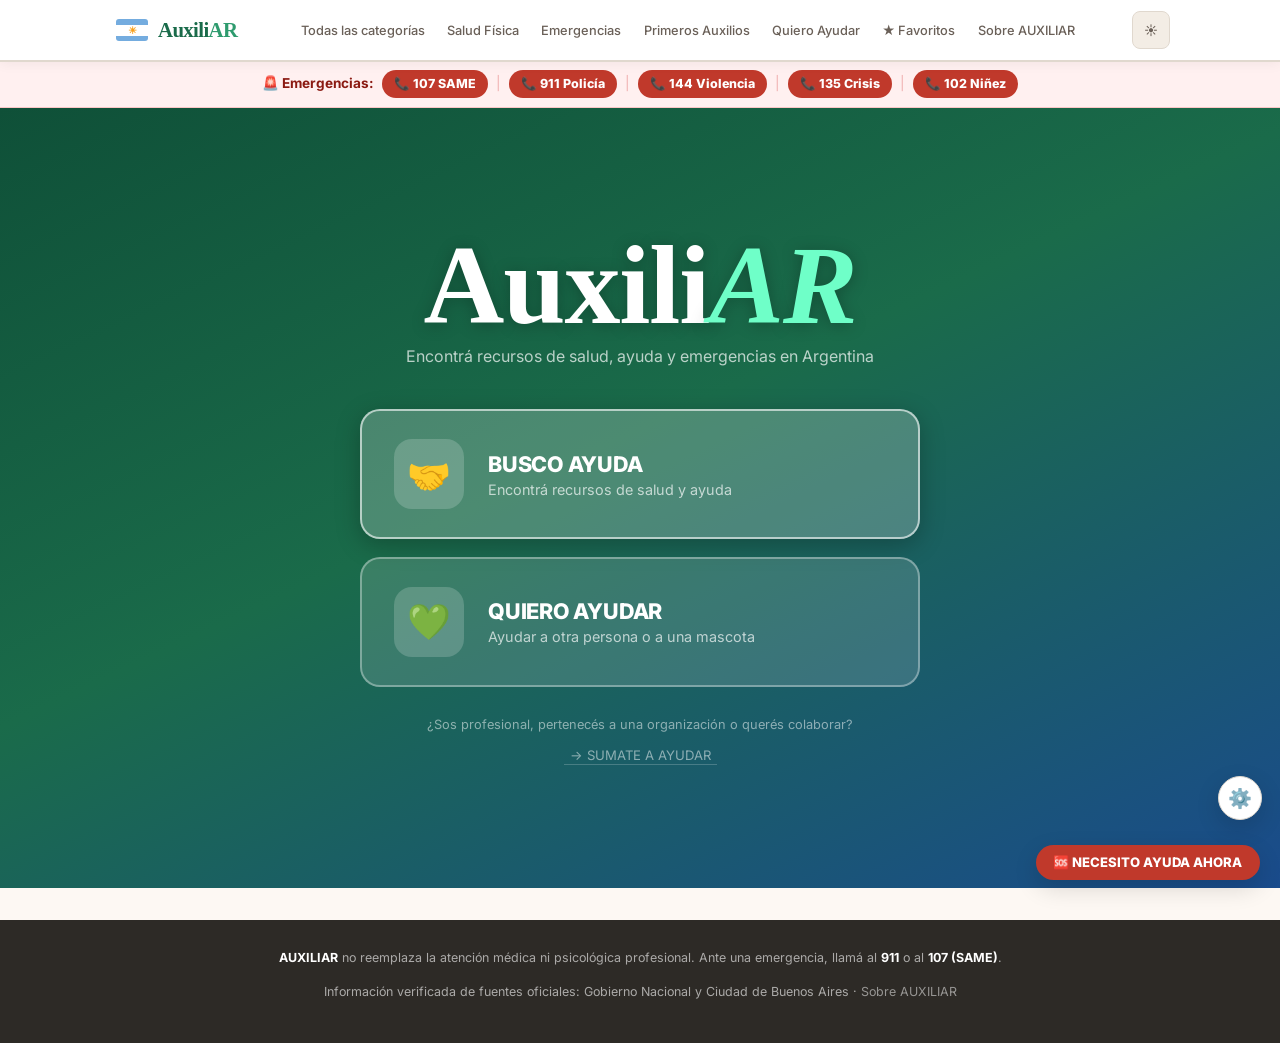
==== AUXILIAR.html @ 108ce891 "AUXILIAR.html" ====
<!DOCTYPE html>
<html lang="es">
<head>
<meta charset="UTF-8">
<meta name="viewport" content="width=device-width, initial-scale=1.0">
<title>AUXILIAR</title>
<link rel="preconnect" href="https://fonts.googleapis.com">
<link rel="preconnect" href="https://fonts.gstatic.com" crossorigin>
<link href="https://fonts.googleapis.com/css2?family=DM+Serif+Display&family=Inter:wght@400;500;600;700;800&display=swap" rel="stylesheet">
<style>
/* ============ TOKENS ============ */
:root {
  --verde: #1a6b4a;
  --verde-claro: #e6f4ed;
  --verde-medio: #2e9b6e;
  --azul: #1a4b8c;
  --azul-claro: #e8f0fb;
  --celeste: #2979d4;
  --naranja: #d45a1a;
  --naranja-claro: #fdf0e8;
  --amarillo: #c97c00;
  --amarillo-claro: #fef8e6;
  --rojo: #c0392b;
  --rojo-claro: #fdecea;
  --gris-oscuro: #2d2a26;
  --gris: #6a6058;
  --gris-medio: #9a8e82;
  --gris-claro: #f3ede5;
  --borde: #e0d8ce;
  --blanco: #ffffff;
  --font-heading: 'DM Serif Display', Georgia, serif;
  --font-display: Georgia, 'Times New Roman', serif;
  --font-body: 'Inter', -apple-system, BlinkMacSystemFont, 'Segoe UI', sans-serif;
  --radius: 10px;
  --shadow: 0 2px 12px rgba(0,0,0,0.08);
  --shadow-lg: 0 8px 24px rgba(0,0,0,0.14);
  --text-scale: 1;
  --transition: 0.18s ease;
  --color-background: #fdf8f3;
  --color-surface: #ffffff;
  --color-text: #2d2a26;
  --color-text-muted: #7a7068;
  --color-danger: #c0392b;
  --color-danger-bg: #fdecea;
  --color-accent: #2e9b6e;
  --color-primary: #1a6b4a;
}

/* ============ DARK MODE ============ */
[data-theme="dark"] {
  --color-background: #0f1923;
  --color-surface: #1a2535;
  --color-text: #e8edf5;
  --color-text-muted: #7a90aa;
  --color-danger: #ff7b6b;
  --color-danger-bg: #2a1210;
  --color-accent: #4ed9a0;
  --color-primary: #4ed9a0;
  --verde: #4ed9a0;
  --verde-claro: #0a2518;
  --verde-medio: #3dbd88;
  --azul: #6aa8ff;
  --azul-claro: #0a1628;
  --celeste: #5ba8ff;
  --naranja: #ff9a5c;
  --naranja-claro: #1f1000;
  --amarillo: #ffc857;
  --amarillo-claro: #1c1400;
  --rojo: #ff7b6b;
  --rojo-claro: #1f0a09;
  --gris-oscuro: #e8edf5;
  --gris: #a0b0c8;
  --gris-medio: #607080;
  --gris-claro: #1a2535;
  --borde: #2a3a50;
  --blanco: #1a2535;
}

/* ============ ALTO CONTRASTE ============ */
body.high-contrast {
  --verde: #00cc66;
  --verde-claro: #001a0d;
  --verde-medio: #00ff80;
  --azul: #4da6ff;
  --celeste: #66b3ff;
  --gris-oscuro: #ffffff;
  --gris: #cccccc;
  --gris-claro: #111111;
  --borde: #444444;
  --blanco: #1a1a1a;
  background: #000000 !important;
  color: #ffffff !important;
}
body.high-contrast nav { background: #000; border-bottom: 2px solid #00cc66; }
body.high-contrast .emg-bar { background: #330000; border-bottom: 2px solid #ff4444; }
body.high-contrast .card, body.high-contrast .acc-btn { background: #1a1a1a; color: #fff; border-color: #444; }
body.high-contrast .acc-content { background: #111; color: #fff; }

/* ============ ACCESIBILIDAD ============ */
[data-readmode="simple"] {
  --text-scale: 1.2;
  font-size: calc(16px * var(--text-scale));
}
@media (prefers-reduced-motion: reduce) {
  *, *::before, *::after {
    animation-duration: 0.01ms !important;
    transition-duration: 0.01ms !important;
  }
}
*:focus-visible {
  outline: 3px solid var(--celeste);
  outline-offset: 3px;
  border-radius: 4px;
}

/* ============ BASE ============ */
*, *::before, *::after { box-sizing: border-box; }
html { font-size: calc(16px * var(--text-scale)); scroll-behavior: smooth; }
body {
  margin: 0;
  min-height: 100vh;
  background: var(--color-background);
  color: var(--color-text);
  font-family: var(--font-body);
  font-size: 1rem;
  line-height: 1.6;
  transition: background var(--transition), color var(--transition);
}
h1,h2,h3,h4 { font-family: var(--font-heading); line-height: 1.2; margin: 0 0 0.75rem 0; }
h1 { font-size: clamp(1.8rem,5vw,2.75rem); }
h2 { font-size: clamp(1.3rem,4vw,1.9rem); }
h3 { font-size: 1.1rem; }
p { margin: 0 0 0.85rem 0; }
a { color: var(--celeste); text-decoration: underline; }
a:hover { text-decoration: none; }
img { max-width: 100%; display: block; }
ul, ol { padding-left: 1.3em; }
button { font-family: inherit; cursor: pointer; }
.sr-only { position: absolute; width: 1px; height: 1px; padding: 0; margin: -1px; overflow: hidden; clip: rect(0,0,0,0); white-space: nowrap; border: 0; }
.skip-link { position: absolute; left: -9999px; top: 0; background: var(--verde); color: white; padding: 0.5rem 1rem; z-index: 1000; border-radius: 0 0 var(--radius) 0; }
.skip-link:focus { left: 0; }

/* ============ LAYOUT ============ */
.container { width: 100%; max-width: 1100px; margin: 0 auto; padding: 0 1.25rem; }
.view { width: 100%; min-height: calc(100vh - 60px); padding: 2rem 0 3rem; animation: fadeIn 0.22s ease; }
.view[hidden] { display: none !important; }
@keyframes fadeIn { from { opacity:0; transform: translateY(6px); } to { opacity:1; transform: translateY(0); } }

/* ============ HEADER / NAV ============ */
.app-header {
  position: sticky; top: 0; z-index: 200;
  background: var(--verde);
  box-shadow: 0 2px 8px rgba(0,0,0,0.2);
}
/* Tema claro: header crema con acento verde */
:root:not([data-theme="dark"]) .app-header {
  background: #ffffff;
  box-shadow: 0 2px 0 var(--borde), 0 4px 12px rgba(0,0,0,0.05);
}
:root:not([data-theme="dark"]) .logo-btn { color: var(--verde); }
:root:not([data-theme="dark"]) .logo-ar { color: var(--verde-medio); }
:root:not([data-theme="dark"]) .nav-links a { color: var(--gris); }
:root:not([data-theme="dark"]) .nav-links a:hover { background: var(--gris-claro); color: var(--color-text); }
:root:not([data-theme="dark"]) .icon-btn { color: var(--gris); border-color: var(--borde); background: var(--gris-claro); }
:root:not([data-theme="dark"]) .icon-btn:hover { background: var(--verde-claro); color: var(--verde); }
:root:not([data-theme="dark"]) .hamburger span { background: var(--gris-oscuro); }
:root:not([data-theme="dark"]) .emg-bar {
  background: #fff0f0;
  border-bottom: 1px solid #fbc6c6;
}
:root:not([data-theme="dark"]) .emg-bar strong { color: #8b1a12; }
:root:not([data-theme="dark"]) .emg-bar .emg-sep { color: #f0b0b0; }
:root:not([data-theme="dark"]) .emg-btn {
  background: var(--rojo); color: white;
}
:root:not([data-theme="dark"]) .emg-btn:hover { background: #a02020; }
.app-header__inner {
  display: flex; align-items: center; justify-content: space-between;
  height: 60px; gap: 1rem;
}
.logo-btn {
  display: flex; align-items: center; gap: 10px;
  background: none; border: none; color: white; cursor: pointer;
  font-family: var(--font-display); font-size: 1.3rem; font-weight: 800;
  letter-spacing: -0.03em; text-decoration: none;
  flex-shrink: 0;
}
.logo-ar { color: #60efac; }
.logo-flag { width: 32px; height: 22px; display: flex; flex-direction: column; border-radius: 3px; overflow: hidden; }
.logo-flag span:nth-child(1) { background: #74acdf; flex: 1; }
.logo-flag span:nth-child(2) { background: white; flex: 1; display: flex; align-items: center; justify-content: center; }
.logo-flag span:nth-child(2)::after { content: '☀'; font-size: 10px; color: #F9A01B; }
.logo-flag span:nth-child(3) { background: #74acdf; flex: 1; }
.logo-text em { color: rgba(255,255,255,0.55); font-style: normal; font-weight: 400; font-size: 0.85rem; }
.nav-links { display: flex; gap: 0.15rem; list-style: none; margin: 0; padding: 0; }
.nav-links a { color: rgba(255,255,255,0.85); text-decoration: none; font-size: 0.8rem; padding: 6px 10px; border-radius: 6px; font-weight: 500; white-space: nowrap; transition: background var(--transition); }
.nav-links a:hover { background: rgba(255,255,255,0.15); color: white; }
.header-actions { display: flex; align-items: center; gap: 6px; }
.icon-btn {
  display: inline-flex; align-items: center; justify-content: center;
  width: 38px; height: 38px; border-radius: 8px;
  border: 1px solid rgba(255,255,255,0.25);
  background: rgba(255,255,255,0.1);
  color: white; font-size: 0.82rem; font-weight: 600;
  cursor: pointer; transition: background var(--transition);
}
.icon-btn:hover { background: rgba(255,255,255,0.2); }
.hamburger { display: none; background: none; border: none; cursor: pointer; flex-direction: column; gap: 5px; padding: 4px; }
.hamburger span { display: block; width: 24px; height: 2px; background: white; border-radius: 2px; }

/* ============ EMERGENCIAS BAR ============ */
.emg-bar {
  background: var(--rojo); color: white;
  padding: 0.6rem 1.25rem;
  display: flex; align-items: center; justify-content: center;
  gap: 8px; flex-wrap: wrap; font-size: 0.85rem;
}
.emg-btn {
  background: white; color: var(--rojo);
  border: none; border-radius: 50px; padding: 4px 12px;
  font-size: 0.78rem; font-weight: 800; cursor: pointer;
  text-decoration: none; display: inline-flex; align-items: center; gap: 4px;
  transition: transform 0.1s;
}
.emg-btn:hover { transform: scale(1.04); }
.emg-sep { color: rgba(255,255,255,0.4); }

/* ============ FAB EMERGENCIA ============ */
.emergency-fab {
  position: fixed; bottom: 1.25rem; right: 1.25rem; z-index: 300;
  background: var(--rojo); color: white;
  border: none; border-radius: 50px; padding: 0.6rem 1.1rem;
  font-weight: 800; font-size: 0.82rem; box-shadow: var(--shadow-lg);
  display: flex; align-items: center; gap: 6px;
  transition: transform 0.15s;
  cursor: pointer;
}
.emergency-fab:hover { transform: scale(1.04); }

/* ============ SEARCH ============ */
.search-section {
  background: var(--color-surface);
  border-bottom: 1px solid var(--borde);
  padding: 0.85rem 1.25rem;
  position: sticky; top: 60px; z-index: 100;
}
.search-wrap { max-width: 600px; margin: 0 auto; position: relative; }
.search-wrap input {
  width: 100%; padding: 9px 15px 9px 38px;
  border: 1.5px solid var(--borde); border-radius: 50px;
  font-size: 0.9rem; outline: none;
  font-family: var(--font-body);
  background: var(--gris-claro); color: var(--gris-oscuro);
  transition: border-color var(--transition);
}
.search-wrap input:focus { border-color: var(--verde-medio); background: var(--blanco); }
.search-icon { position: absolute; left: 13px; top: 50%; transform: translateY(-50%); font-size: 0.95rem; color: var(--gris-medio); pointer-events: none; }
.search-results {
  position: absolute; top: calc(100% + 6px); left: 0; right: 0;
  background: var(--blanco); border: 1px solid var(--borde);
  border-radius: var(--radius); box-shadow: var(--shadow-lg);
  z-index: 200; max-height: 300px; overflow-y: auto; display: none;
}
.search-results.open { display: block; }
.sr-item { padding: 9px 14px; cursor: pointer; font-size: 0.84rem; border-bottom: 1px solid var(--gris-claro); display: flex; align-items: center; gap: 8px; color: var(--gris-oscuro); }
.sr-item:hover { background: var(--gris-claro); }
.sr-tag { font-size: 0.68rem; font-weight: 700; text-transform: uppercase; letter-spacing: 0.04em; padding: 2px 7px; border-radius: 50px; background: var(--verde-claro); color: var(--verde); flex-shrink: 0; }

/* ============ BUTTONS ============ */
.btn {
  display: inline-flex; align-items: center; justify-content: center; gap: 0.5rem;
  font-family: var(--font-body); font-weight: 600; font-size: 1rem;
  padding: 0.85rem 1.5rem; border-radius: var(--radius);
  border: 2px solid transparent; cursor: pointer;
  text-decoration: none; transition: transform 0.14s, box-shadow 0.14s;
  min-height: 48px;
}
.btn:hover { transform: translateY(-2px); box-shadow: var(--shadow); }
.btn:active { transform: translateY(0); }
.btn--primary { background: var(--verde); color: white; }
.btn--primary:hover { background: var(--verde-medio); }
.btn--secondary { background: var(--azul-claro); color: var(--azul); }
.btn--danger { background: var(--rojo); color: white; }
.btn--outline { background: transparent; border-color: var(--borde); color: var(--color-text); }
.btn--block { width: 100%; }
.btn--sm { font-size: 0.85rem; padding: 0.55rem 1rem; min-height: 36px; }

/* ============ ONBOARDING / INICIO ============ */
.onboarding {
  min-height: calc(100vh - 120px);
  display: flex; align-items: center; justify-content: center;
  padding: 2rem 1.25rem;
  background: linear-gradient(155deg, #0f5038 0%, #1a6b4a 45%, #1a4b8c 100%);
}
[data-theme="dark"] .onboarding {
  background: linear-gradient(155deg, #071a12 0%, #0d2e1e 45%, #091428 100%);
}
[data-theme="dark"] .app-header {
  background: #0d2e1e;
  box-shadow: 0 2px 12px rgba(0,0,0,0.5);
}
[data-theme="dark"] .emg-bar {
  background: #5a0e08;
}
.onboarding-inner { max-width: 560px; width: 100%; text-align: center; }
.onboarding-inner h1 { color: white; font-size: clamp(3.8rem,12vw,7rem); margin-bottom: 0.15rem; font-family: Georgia, 'Times New Roman', serif; font-weight: 700; letter-spacing: -0.01em; line-height: 1; text-shadow: 0 2px 16px rgba(0,0,0,0.25); }
.onboarding-inner h1 .ar-highlight { color: #6fffc8; font-style: italic; }
.onboarding-subtitle { color: rgba(255,255,255,0.7); font-size: 1rem; margin-bottom: 2.5rem; }
.choice-buttons { display: flex; flex-direction: column; gap: 1.1rem; margin-bottom: 1.75rem; }
.choice-btn {
  display: flex; align-items: center; gap: 1.5rem;
  background: rgba(255,255,255,0.14);
  border: 2px solid rgba(255,255,255,0.35);
  color: white; border-radius: 20px;
  padding: 1.75rem 2rem;
  font-size: 1.25rem; font-weight: 700; cursor: pointer;
  text-align: left; width: 100%;
  transition: background 0.15s, border-color 0.15s, transform 0.12s, box-shadow 0.15s;
  font-family: var(--font-body);
}
.choice-btn:hover { background: rgba(255,255,255,0.22); border-color: rgba(255,255,255,0.65); transform: translateY(-4px); box-shadow: 0 16px 40px rgba(0,0,0,0.3); }
.choice-btn--highlight { background: rgba(255,255,255,0.22); border-color: rgba(255,255,255,0.6); box-shadow: 0 6px 24px rgba(0,0,0,0.25); }
.choice-icon { width: 70px; height: 70px; border-radius: 18px; background: rgba(255,255,255,0.18); display: flex; align-items: center; justify-content: center; font-size: 2.2rem; flex-shrink: 0; }
.choice-title { font-size: 1.35rem; font-weight: 800; margin-bottom: 4px; letter-spacing: -0.01em; }
.choice-desc { font-size: 0.9rem; color: rgba(255,255,255,0.68); font-weight: 400; }
.contrib-link { color: rgba(255,255,255,0.5); font-size: 0.82rem; text-decoration: none; border-bottom: 1px solid rgba(255,255,255,0.2); padding-bottom: 1px; cursor: pointer; background: none; border-top: none; border-left: none; border-right: none; font-family: var(--font-body); transition: color 0.15s; }
.contrib-link:hover { color: rgba(255,255,255,0.85); }


/* ============ PROFILE / USER ============ */

.profile-modal-overlay {
  position: fixed; inset: 0; background: rgba(0,0,0,0.5); z-index: 500;
  display: none; align-items: center; justify-content: center; padding: 1.25rem;
}
.profile-modal-overlay.open { display: flex; }
.profile-modal {
  background: var(--color-surface); border-radius: 16px; padding: 1.75rem;
  max-width: 440px; width: 100%; box-shadow: 0 20px 60px rgba(0,0,0,0.2);
  max-height: 90vh; overflow-y: auto;
}
.profile-modal h3 { font-size: 1.15rem; font-weight: 700; margin-bottom: 0.25rem; color: var(--color-text); }
.profile-modal .modal-sub { font-size: 0.82rem; color: var(--color-text-muted); margin-bottom: 1.25rem; }
.profile-welcome {
  background: var(--verde-claro); border-radius: var(--radius);
  padding: 0.85rem 1rem; margin-bottom: 1rem; font-size: 0.88rem; color: var(--verde);
  display: flex; align-items: center; gap: 0.6rem;
}
.profile-actions { display: flex; gap: 0.65rem; justify-content: flex-end; margin-top: 1.25rem; flex-wrap: wrap; }
.btn-modal-cancel { background: var(--gris-claro); border: 1px solid var(--borde); color: var(--gris); border-radius: 8px; padding: 8px 16px; font-size: 0.86rem; font-weight: 600; cursor: pointer; font-family: var(--font-body); }
.btn-modal-save { background: var(--verde); color: white; border: none; border-radius: 8px; padding: 8px 18px; font-size: 0.86rem; font-weight: 700; cursor: pointer; font-family: var(--font-body); }
.btn-modal-logout { background: var(--rojo-claro); color: var(--rojo); border: 1px solid var(--rojo); border-radius: 8px; padding: 8px 14px; font-size: 0.82rem; font-weight: 600; cursor: pointer; font-family: var(--font-body); }


/* ============ FAVORITOS ============ */
.fav-btn {
  background: none; border: none; cursor: pointer;
  font-size: 1.1rem; padding: 4px 6px; line-height: 1;
  color: var(--gris-medio); transition: color 0.15s, transform 0.1s;
  flex-shrink: 0; border-radius: 6px;
}
.fav-btn:hover { color: #e8a020; transform: scale(1.2); }
.fav-btn.saved { color: #e8a020; }
.fav-toast {
  position: fixed; bottom: 5.5rem; left: 50%; transform: translateX(-50%) translateY(20px);
  background: var(--gris-oscuro); color: white; border-radius: 50px;
  padding: 8px 20px; font-size: 0.82rem; font-weight: 600;
  z-index: 999; opacity: 0; pointer-events: none;
  transition: opacity 0.2s, transform 0.2s;
  white-space: nowrap; box-shadow: var(--shadow-lg);
}
.fav-toast.show { opacity: 1; transform: translateX(-50%) translateY(0); }
.fav-empty { text-align: center; padding: 2.5rem 1rem; color: var(--gris-medio); }
.fav-empty .fav-empty-icon { font-size: 2.5rem; display: block; margin-bottom: 0.5rem; }
.fav-item {
  display: flex; align-items: center; justify-content: space-between; gap: 1rem;
  background: var(--color-surface); border: 1px solid var(--borde);
  border-radius: var(--radius); padding: 0.85rem 1rem;
  margin-bottom: 0.6rem;
}
.fav-item-info { flex: 1; min-width: 0; }
.fav-item-title { font-weight: 700; font-size: 0.9rem; color: var(--color-text); margin-bottom: 2px; }
.fav-item-sub { font-size: 0.78rem; color: var(--color-text-muted); }
.fav-item-actions { display: flex; gap: 6px; flex-shrink: 0; }
.fav-call-btn {
  background: var(--verde); color: white; border: none; border-radius: 6px;
  padding: 5px 10px; font-size: 0.76rem; font-weight: 700; cursor: pointer;
  text-decoration: none; display: inline-flex; align-items: center; gap: 3px;
  font-family: var(--font-body);
}
.fav-remove-btn {
  background: none; border: 1px solid var(--borde); border-radius: 6px;
  padding: 5px 8px; font-size: 0.76rem; cursor: pointer; color: var(--gris-medio);
  font-family: var(--font-body);
}
.fav-remove-btn:hover { border-color: var(--rojo); color: var(--rojo); }

/* ============ CATEGORY BANNER ============ */
.cat-banner {
  display: flex; align-items: center; gap: 0;
  overflow: hidden; border-radius: 0;
  min-height: 180px;
  position: relative;
}
.cat-banner__bg {
  position: absolute; inset: 0;
  display: flex; align-items: center; justify-content: center;
}
.cat-banner__content {
  position: relative; z-index: 1;
  padding: 2rem 1.75rem;
  flex: 1;
}
.cat-banner__title {
  font-family: Georgia, serif;
  font-size: clamp(1.6rem, 4vw, 2.4rem);
  font-weight: 700;
  color: white;
  margin: 0 0 0.3rem 0;
  line-height: 1.1;
  text-shadow: 0 2px 8px rgba(0,0,0,0.3);
}
.cat-banner__sub {
  color: rgba(255,255,255,0.82);
  font-size: 0.9rem;
  margin: 0;
}
.cat-banner__icon {
  flex-shrink: 0;
  width: 200px;
  display: flex; align-items: center; justify-content: center;
  position: relative; z-index: 1;
  opacity: 0.9;
}
@media (max-width: 600px) {
  .cat-banner__icon { width: 120px; }
  .cat-banner__title { font-size: 1.5rem; }
}


.flow-header {
  background: var(--verde); color: white;
  padding: 0.85rem 1.25rem;
  display: flex; align-items: center; gap: 1rem;
}
:root:not([data-theme="dark"]) .flow-header {
  background: var(--verde-claro);
  color: var(--verde);
  border-bottom: 1px solid var(--borde);
}
:root:not([data-theme="dark"]) .flow-back {
  background: rgba(26,107,74,0.12);
  color: var(--verde);
}
:root:not([data-theme="dark"]) .flow-title { color: var(--verde); }
:root:not([data-theme="dark"]) .flow-subtitle { color: var(--gris); }
.flow-back { background: rgba(255,255,255,0.15); border: none; color: white; border-radius: 8px; padding: 5px 11px; font-size: 0.8rem; font-weight: 600; cursor: pointer; font-family: var(--font-body); display: flex; align-items: center; gap: 4px; }
.flow-back:hover { background: rgba(255,255,255,0.25); }
.flow-title { font-size: 0.95rem; font-weight: 700; }
.flow-subtitle { font-size: 0.75rem; color: rgba(255,255,255,0.7); }

/* ============ QUESTION FLOW ============ */
.question-screen {
  max-width: 680px; margin: 2rem auto; padding: 0 1.25rem;
}
.question-screen h2 { font-size: 1.4rem; margin-bottom: 1.25rem; color: var(--color-text); }
.options-list { display: flex; flex-direction: column; gap: 0.75rem; }
.option-btn {
  display: flex; align-items: center; gap: 0.85rem;
  background: var(--color-surface); border: 1.5px solid var(--borde);
  color: var(--color-text); border-radius: var(--radius);
  padding: 1rem 1.2rem; font-size: 0.95rem; font-weight: 600;
  cursor: pointer; text-align: left; width: 100%;
  transition: border-color 0.15s, background 0.15s, transform 0.1s;
  font-family: var(--font-body);
}
.option-btn:hover { border-color: var(--verde-medio); background: var(--verde-claro); transform: translateY(-1px); }
.option-icon { font-size: 1.4rem; }
.emergency-panel {
  background: var(--rojo-claro); border: 2px solid var(--rojo);
  border-radius: var(--radius); padding: 1.25rem; margin-bottom: 1.25rem;
}
.emergency-panel h3 { color: var(--rojo); margin-bottom: 0.75rem; font-size: 1rem; }
.emg-numbers { display: grid; grid-template-columns: repeat(auto-fit, minmax(160px,1fr)); gap: 0.6rem; }
.emg-number { display: flex; align-items: center; justify-content: space-between; gap: 0.5rem; background: var(--color-surface); border: 1px solid var(--borde); border-radius: 8px; padding: 0.6rem 0.9rem; text-decoration: none; color: var(--color-text); font-weight: 700; }
.emg-number:hover { border-color: var(--rojo); }
.emg-code { font-family: var(--font-heading); font-size: 1.3rem; color: var(--rojo); }
.emg-label { font-size: 0.72rem; font-weight: 400; color: var(--color-text-muted); text-align: right; }

/* ============ CONTENT SECTIONS ============ */
.main-content { max-width: 1100px; margin: 0 auto; padding: 1.75rem 1.25rem; }
.section-block { margin-bottom: 2.5rem; }
.section-title { font-family: var(--font-heading); font-size: 1.5rem; font-weight: 700; margin-bottom: 0.25rem; color: var(--color-text); }
.section-sub { color: var(--color-text-muted); font-size: 0.86rem; margin-bottom: 1.1rem; }
.section-divider { width: 38px; height: 4px; background: var(--verde-medio); border-radius: 4px; margin-bottom: 0.5rem; }

/* ============ CARDS ============ */
.cat-grid {
  display: grid;
  grid-template-columns: repeat(auto-fill, minmax(280px, 1fr));
  gap: 1.25rem;
  margin-top: 1rem;
}
.cat-card {
  display: block; border-radius: 16px; overflow: hidden;
  background: var(--color-surface); border: 1px solid var(--borde);
  box-shadow: var(--shadow); text-decoration: none;
  color: var(--color-text); transition: transform 0.18s, box-shadow 0.18s;
  cursor: pointer; width: 100%; text-align: left; padding: 0;
  font-family: inherit;
}
.cat-card:hover, .cat-card:focus-visible {
  transform: translateY(-5px);
  box-shadow: var(--shadow-lg);
}
.cat-card__img {
  width: 100%; aspect-ratio: 16/9;
  display: flex; align-items: center; justify-content: center;
  position: relative; overflow: hidden;
}
.cat-card__emoji {
  font-size: 4rem; line-height: 1;
  filter: drop-shadow(0 4px 16px rgba(0,0,0,0.3));
  transition: transform 0.2s;
}
.cat-card:hover .cat-card__emoji { transform: scale(1.12); }
.cat-card__icon-sm {
  position: absolute; bottom: 10px; right: 14px;
  font-size: 1.5rem; opacity: 0.5;
}
.cat-card__body { padding: 1rem 1.2rem 1.3rem; }
.cat-card__title {
  font-family: var(--font-heading); font-size: 1.15rem;
  margin: 0 0 0.5rem 0; color: var(--color-text);
}
.cat-card__list {
  margin: 0; padding-left: 1.1em;
  font-size: 0.82rem; color: var(--color-text-muted);
}
.cat-card__list li { margin-bottom: 3px; }

.grid-2 { display: grid; grid-template-columns: repeat(auto-fit, minmax(270px,1fr)); gap: 1rem; }
.grid-3 { display: grid; grid-template-columns: repeat(auto-fit, minmax(210px,1fr)); gap: 1rem; }
.grid-4 { display: grid; grid-template-columns: repeat(auto-fit, minmax(180px,1fr)); gap: 1rem; }
.card { background: var(--color-surface); border-radius: var(--radius); padding: 1.2rem; box-shadow: var(--shadow); border: 1px solid var(--borde); }
.card-icon { width: 42px; height: 42px; border-radius: 10px; display: flex; align-items: center; justify-content: center; font-size: 1.2rem; margin-bottom: 0.7rem; }
.card h3 { font-size: 0.95rem; font-weight: 700; margin-bottom: 0.3rem; color: var(--color-text); }
.card p { font-size: 0.83rem; color: var(--color-text-muted); line-height: 1.55; margin: 0; }
.card a { display: inline-flex; align-items: center; gap: 4px; margin-top: 0.6rem; font-size: 0.79rem; font-weight: 600; color: var(--celeste); text-decoration: none; }
.card a:hover { text-decoration: underline; }
.ic-verde { background: var(--verde-claro); }
.ic-azul { background: var(--azul-claro); }
.ic-naranja { background: var(--naranja-claro); }
.ic-amarillo { background: var(--amarillo-claro); }
.ic-rojo { background: var(--rojo-claro); }

/* ============ HOSPITAL TABS ============ */
.tabs { display: flex; gap: 6px; flex-wrap: wrap; margin-bottom: 1.1rem; }
.tab-btn { background: var(--gris-claro); border: 1px solid var(--borde); border-radius: 8px; padding: 6px 13px; font-size: 0.8rem; font-weight: 600; cursor: pointer; color: var(--gris); transition: all 0.14s; font-family: var(--font-body); }
.tab-btn.active, .tab-btn:hover { background: var(--verde); color: white; border-color: var(--verde); }
.tab-panel { display: none; }
.tab-panel.active { display: block; }
.hosp-grid { display: grid; grid-template-columns: repeat(auto-fit, minmax(230px,1fr)); gap: 0.85rem; }
.hosp-card { background: var(--gris-claro); border-radius: var(--radius); padding: 0.9rem 1rem; border-left: 4px solid var(--verde-medio); }
.hosp-card h4 { font-size: 0.88rem; font-weight: 700; margin-bottom: 2px; color: var(--color-text); }
.hosp-esp { font-size: 0.7rem; color: var(--verde); font-weight: 700; text-transform: uppercase; letter-spacing: 0.04em; margin-bottom: 3px; }
.hosp-card p { font-size: 0.78rem; color: var(--gris); margin: 0; }
.hosp-card a { font-size: 0.74rem; color: var(--celeste); text-decoration: none; font-weight: 600; display: inline-flex; align-items: center; gap: 3px; margin-top: 4px; }

/* ============ VACUNAS TABLE ============ */
.vacuna-wrap { overflow-x: auto; border-radius: var(--radius); border: 1px solid var(--borde); }
table { width: 100%; border-collapse: collapse; font-size: 0.84rem; }
thead th { background: var(--verde); color: white; padding: 9px 13px; text-align: left; font-weight: 600; font-size: 0.76rem; text-transform: uppercase; letter-spacing: 0.04em; }
tbody tr { border-bottom: 1px solid var(--borde); }
tbody tr:nth-child(even) { background: var(--gris-claro); }
tbody td { padding: 7px 13px; }
.badge { display: inline-block; padding: 2px 8px; border-radius: 50px; font-size: 0.68rem; font-weight: 700; }
.badge-verde { background: var(--verde-claro); color: var(--verde); }
.badge-azul { background: var(--azul-claro); color: var(--azul); }
.badge-naranja { background: var(--naranja-claro); color: var(--naranja); }

/* ============ ACCORDION ============ */
.accordion { border: 1px solid var(--borde); border-radius: var(--radius); overflow: hidden; }
.acc-item { border-bottom: 1px solid var(--borde); }
.acc-item:last-child { border-bottom: none; }
.acc-btn { width: 100%; background: var(--color-surface); border: none; padding: 0.9rem 1.1rem; text-align: left; font-size: 0.88rem; font-weight: 600; cursor: pointer; display: flex; justify-content: space-between; align-items: center; color: var(--color-text); transition: background 0.12s; font-family: var(--font-body); }
.acc-btn:hover { background: var(--gris-claro); }
.acc-btn .arrow { transition: transform 0.2s; font-size: 0.72rem; color: var(--gris-medio); }
.acc-btn.open .arrow { transform: rotate(180deg); }
.acc-content { display: none; padding: 0.9rem 1.1rem 1.1rem; background: var(--gris-claro); font-size: 0.83rem; color: var(--gris); line-height: 1.65; }
.acc-content.open { display: block; }
.acc-content ul { padding-left: 1.2rem; }
.acc-content ul li { margin-bottom: 5px; }

/* ============ PA STEPS ============ */
.pa-step { display: flex; gap: 0.9rem; background: var(--color-surface); border-radius: var(--radius); padding: 1rem; border: 1px solid var(--borde); margin-bottom: 0.7rem; align-items: flex-start; }
.pa-num { width: 32px; height: 32px; border-radius: 50%; background: var(--rojo); color: white; font-weight: 800; font-size: 0.85rem; display: flex; align-items: center; justify-content: center; flex-shrink: 0; }
.pa-step h4 { font-size: 0.88rem; font-weight: 700; margin-bottom: 3px; color: var(--color-text); }
.pa-step p { font-size: 0.81rem; color: var(--gris); margin: 0; }
.pa-category { border-radius: var(--radius); padding: 1.1rem; margin-bottom: 0.9rem; border: 1px solid var(--borde); background: var(--color-surface); }
.pa-category-header { display: flex; align-items: center; gap: 10px; margin-bottom: 0.7rem; cursor: pointer; }
.pa-category-header h3 { font-size: 0.95rem; font-weight: 700; margin: 0; color: var(--color-text); }
.pa-tag { font-size: 0.7rem; font-weight: 700; padding: 3px 9px; border-radius: 50px; text-transform: uppercase; letter-spacing: 0.04em; }

/* ============ QUIZ ============ */
.test-card { background: var(--color-surface); border-radius: var(--radius); padding: 1.4rem; border: 1px solid var(--borde); box-shadow: var(--shadow); }
.test-progress { height: 5px; background: var(--gris-claro); border-radius: 3px; margin-bottom: 1.1rem; overflow: hidden; }
.test-progress-bar { height: 100%; background: var(--verde); border-radius: 3px; transition: width 0.3s; }
.test-q { font-size: 0.98rem; font-weight: 700; margin-bottom: 0.9rem; line-height: 1.4; color: var(--color-text); }
.test-options { display: flex; flex-direction: column; gap: 0.55rem; margin-bottom: 1.1rem; }
.test-opt { background: var(--gris-claro); border: 1.5px solid var(--borde); border-radius: 8px; padding: 0.7rem 0.95rem; font-size: 0.86rem; cursor: pointer; text-align: left; transition: all 0.14s; font-family: var(--font-body); color: var(--gris-oscuro); }
.test-opt:hover { border-color: var(--celeste); background: var(--azul-claro); }
.test-opt.correct { background: var(--verde-claro); border-color: var(--verde); color: var(--verde); }
.test-opt.wrong { background: var(--rojo-claro); border-color: var(--rojo); color: var(--rojo); }
.test-opt:disabled { cursor: default; }
.test-feedback { font-size: 0.82rem; padding: 0.7rem 0.95rem; border-radius: 8px; margin-bottom: 0.9rem; line-height: 1.5; }
.test-feedback.ok { background: var(--verde-claro); color: var(--verde); }
.test-feedback.nok { background: var(--rojo-claro); color: var(--rojo); }
.btn-next { background: var(--verde); color: white; border: none; border-radius: 8px; padding: 8px 18px; font-size: 0.86rem; font-weight: 700; cursor: pointer; font-family: var(--font-body); }
.btn-next:hover { background: var(--verde-medio); }

/* ============ ONG / CONTACTO CARDS ============ */
.ong-card { background: var(--color-surface); border-radius: var(--radius); padding: 1rem; border: 1px solid var(--borde); box-shadow: var(--shadow); }
.ong-cat { font-size: 0.68rem; font-weight: 700; text-transform: uppercase; letter-spacing: 0.05em; margin-bottom: 4px; }
.ong-card h4 { font-size: 0.88rem; font-weight: 700; margin-bottom: 3px; color: var(--color-text); }
.ong-card p { font-size: 0.78rem; color: var(--gris); margin-bottom: 6px; }
.ong-tel { display: inline-flex; align-items: center; gap: 5px; font-size: 0.8rem; font-weight: 700; color: var(--verde); text-decoration: none; }
.ong-tel:hover { text-decoration: underline; }
.ong-link { display: inline-flex; align-items: center; gap: 4px; font-size: 0.76rem; color: var(--celeste); text-decoration: none; margin-left: 8px; }
.contacto-card { background: var(--color-surface); border-radius: var(--radius); padding: 1.1rem; border: 1px solid var(--borde); box-shadow: var(--shadow); text-align: center; }
.contacto-card .cnum { font-size: 1.6rem; font-weight: 800; font-family: var(--font-heading); color: var(--verde); display: block; line-height: 1; margin-bottom: 4px; }
.contacto-card h4 { font-size: 0.83rem; font-weight: 700; margin-bottom: 3px; color: var(--color-text); }
.contacto-card p { font-size: 0.74rem; color: var(--gris); margin: 0; }
.contacto-card a.contacto-call-btn { display: block; margin-top: 8px; font-size: 0.82rem; font-weight: 700; color: white; background: var(--verde); border-radius: 6px; padding: 7px; text-decoration: none; text-align: center; transition: background 0.15s; }
.contacto-card a.contacto-call-btn:hover { background: var(--verde-medio); }
.contacto-card .cnum { font-size: 1.6rem; font-weight: 800; font-family: var(--font-heading); color: var(--verde); display: block; line-height: 1; margin-bottom: 4px; text-decoration: none; }

/* ============ FORM ============ */
.form-field { display: flex; flex-direction: column; gap: 4px; margin-bottom: 1rem; }
.form-field label { font-weight: 600; font-size: 0.84rem; color: var(--color-text); }
.form-field input, .form-field select, .form-field textarea {
  font-family: var(--font-body); font-size: 0.9rem;
  padding: 9px 12px; border: 1.5px solid var(--borde);
  border-radius: 8px; background: var(--color-surface);
  color: var(--color-text); min-height: 44px; outline: none;
  transition: border-color var(--transition);
}
.form-field input:focus, .form-field select:focus, .form-field textarea:focus { border-color: var(--verde-medio); }
.form-field textarea { min-height: 90px; resize: vertical; }
.form-field--error input, .form-field--error select, .form-field--error textarea { border-color: var(--rojo); }
.form-field__error { color: var(--rojo); font-size: 0.8rem; }
.form-field__hint { color: var(--color-text-muted); font-size: 0.79rem; }
.form-status { padding: 0.9rem; border-radius: 8px; margin-top: 0.75rem; font-size: 0.88rem; }
.form-status--success { background: var(--verde-claro); color: var(--verde); }
.form-status--error { background: var(--rojo-claro); color: var(--rojo); }
.form-grid-2 { display: grid; grid-template-columns: repeat(auto-fit, minmax(200px,1fr)); gap: 0.75rem 1rem; }

/* ============ AVISO ============ */
.aviso { border-radius: 8px; padding: 0.85rem 1rem; font-size: 0.83rem; display: flex; gap: 8px; align-items: flex-start; margin-bottom: 0.9rem; }
.aviso-info { background: var(--azul-claro); color: var(--azul); }
.aviso-warn { background: var(--amarillo-claro); color: var(--amarillo); }
.aviso-danger { background: var(--rojo-claro); color: var(--rojo); }
.aviso-success { background: var(--verde-claro); color: var(--verde); }

/* ============ REGION CARDS ============ */
.region-grid { display: grid; grid-template-columns: repeat(auto-fit, minmax(170px,1fr)); gap: 0.7rem; }
.region-card { background: var(--color-surface); border-radius: var(--radius); padding: 0.85rem; border-left: 4px solid var(--celeste); border-top: 1px solid var(--borde); border-right: 1px solid var(--borde); border-bottom: 1px solid var(--borde); }
.region-card h4 { font-size: 0.84rem; font-weight: 700; margin-bottom: 3px; color: var(--color-text); }
.region-card p { font-size: 0.74rem; color: var(--gris); line-height: 1.5; margin: 0; }

/* ============ DERECHOS ============ */
.derecho-item { display: flex; gap: 12px; align-items: flex-start; background: var(--color-surface); border-radius: var(--radius); padding: 0.9rem 1rem; border: 1px solid var(--borde); }
.derecho-num { width: 28px; height: 28px; border-radius: 50%; background: var(--verde); color: white; font-weight: 800; font-size: 0.8rem; display: flex; align-items: center; justify-content: center; flex-shrink: 0; }
.derecho-item h4 { font-size: 0.86rem; font-weight: 700; margin-bottom: 2px; color: var(--color-text); }
.derecho-item p { font-size: 0.78rem; color: var(--gris); margin: 0; }

/* ============ ACCESSIBILITY BAR ============ */
.a11y-bar {
  position: fixed; bottom: 5rem; right: 1.1rem; z-index: 299;
  display: flex; flex-direction: column; gap: 8px; align-items: flex-end;
}
/* Botón de toggle — siempre visible */
.a11y-toggle-btn {
  width: 44px; height: 44px;
  background: var(--color-surface);
  border: 1.5px solid var(--borde);
  border-radius: 50%;
  box-shadow: var(--shadow-lg);
  cursor: pointer;
  display: flex; align-items: center; justify-content: center;
  font-size: 1.2rem;
  transition: background 0.15s, transform 0.2s;
  flex-shrink: 0;
}
.a11y-toggle-btn:hover { background: var(--gris-claro); transform: scale(1.08); }
.a11y-toggle-btn.open { background: var(--verde); border-color: var(--verde); }
/* Panel desplegable */
.a11y-panel {
  background: var(--color-surface);
  border: 1px solid var(--borde);
  border-radius: 14px;
  padding: 10px 12px;
  box-shadow: var(--shadow-lg);
  display: flex; flex-direction: column; gap: 8px;
  /* Animación slide */
  overflow: hidden;
  max-height: 400px;
  opacity: 1;
  transform: translateY(0) scale(1);
  transform-origin: bottom right;
  transition: max-height 0.28s ease, opacity 0.22s ease, transform 0.22s ease, padding 0.22s ease;
}
.a11y-panel.collapsed {
  max-height: 0;
  opacity: 0;
  transform: translateY(8px) scale(0.96);
  padding-top: 0; padding-bottom: 0;
  pointer-events: none;
}
.a11y-panel-label {
  font-size: 0.66rem; font-weight: 700; text-transform: uppercase;
  letter-spacing: 0.06em; color: var(--gris-medio);
  margin-bottom: 2px;
}
.ts-controls { display: flex; gap: 5px; align-items: center; }
.ts-btn {
  background: var(--gris-claro); color: var(--gris-oscuro);
  border: 1.5px solid var(--borde); border-radius: 8px;
  width: auto; height: 32px; padding: 0 10px;
  font-size: 0.82rem; font-weight: 700; cursor: pointer;
  box-shadow: none; font-family: var(--font-body);
  transition: background 0.14s, border-color 0.14s, color 0.14s;
  white-space: nowrap;
}
.ts-btn:hover { background: var(--verde-claro); border-color: var(--verde-medio); color: var(--verde); }
.ts-btn.active { background: var(--verde); border-color: var(--verde); color: white; }
.a11y-btn {
  background: var(--gris-claro); color: var(--gris-oscuro);
  border: 1.5px solid var(--borde); border-radius: 8px;
  padding: 6px 11px; font-size: 0.78rem; font-weight: 600;
  cursor: pointer; display: flex; align-items: center; gap: 5px;
  transition: background 0.14s, border-color 0.14s; font-family: var(--font-body);
  white-space: nowrap;
}
.a11y-btn:hover { background: var(--verde-claro); border-color: var(--verde-medio); }
.a11y-btn.active { background: var(--verde); color: white; border-color: var(--verde); }
.a11y-profile-btn {
  background: var(--gris-claro); color: var(--gris-oscuro);
  border: 1.5px solid var(--borde); border-radius: 8px;
  padding: 6px 11px; font-size: 0.78rem; font-weight: 600;
  cursor: pointer; display: flex; align-items: center; gap: 6px;
  transition: background 0.14s; font-family: var(--font-body);
  width: 100%;
}
.a11y-profile-btn:hover { background: var(--verde-claro); border-color: var(--verde-medio); }
.a11y-profile-btn.logged-in { background: var(--verde); color: white; border-color: var(--verde); }

/* ============ CONTRIB ============ */
.contrib-section { background: var(--azul-claro); border-radius: 14px; padding: 1.75rem; border: 1px solid rgba(41,121,212,0.15); }
.contrib-section h3 { font-size: 1.05rem; font-weight: 700; margin-bottom: 0.4rem; color: var(--azul); }
.contrib-section p { font-size: 0.86rem; color: var(--gris); margin-bottom: 1.1rem; }

/* ============ FOOTER ============ */
.app-footer { background: var(--gris-oscuro); color: rgba(255,255,255,0.6); padding: 1.75rem 1.25rem; font-size: 0.78rem; text-align: center; margin-top: 2rem; }
.app-footer strong { color: white; }
.app-footer a { color: rgba(255,255,255,0.5); text-decoration: none; }
.app-footer a:hover { color: white; }

/* ====== DARK MODE icon-btn fix ====== */
[data-theme="dark"] .app-header { background: #0d2e1e; box-shadow: 0 2px 12px rgba(0,0,0,0.5); }
[data-theme="dark"] .emg-bar { background: #7a1515; }
[data-theme="dark"] .flow-header { background: #0d2e1e; }
@media (max-width: 680px) {
  .nav-links { display: none; flex-direction: column; position: absolute; top: 60px; left: 0; right: 0; background: var(--verde); padding: 1rem; gap: 4px; box-shadow: 0 8px 16px rgba(0,0,0,0.2); }
  .nav-links.open { display: flex; }
  .nav-links a { padding: 10px 14px; font-size: 0.9rem; }
  .hamburger { display: flex; }
  .choice-buttons { gap: 0.65rem; }
  .emg-bar { font-size: 0.76rem; padding: 0.5rem 1rem; }
  .main-content { padding: 1.25rem 1rem; }
}
</style>
</head>
<body>
<a href="#main-content" class="skip-link">Saltar al contenido principal</a>

<!-- HEADER -->
<header class="app-header">
  <div class="container app-header__inner">
    <button class="logo-btn" onclick="navigate('/')" aria-label="AUXILIAR — Ir al inicio">
      <div class="logo-flag" aria-hidden="true"><span></span><span></span><span></span></div>
      <strong class="logo-text">Auxili<span class="logo-ar">AR</span></strong>
    </button>
    <ul class="nav-links" id="navLinks">
      <li><a href="#" onclick="event.preventDefault(); navigate('/categorias')">Todas las categorías</a></li>
      <li><a href="#" onclick="event.preventDefault(); navigate('/categorias/salud-fisica')">Salud Física</a></li>
      <li><a href="#" onclick="event.preventDefault(); navigate('/categorias/emergencias')">Emergencias</a></li>
      <li><a href="#" onclick="event.preventDefault(); navigate('/categorias/primeros-auxilios')">Primeros Auxilios</a></li>
      <li><a href="#" onclick="event.preventDefault(); navigate('/quiero-ayudar')">Quiero Ayudar</a></li>
      <li><a href="#" onclick="event.preventDefault(); navigate('/favoritos')">★ Favoritos</a></li>
      <li><a href="#" onclick="event.preventDefault(); navigate('/sobre-auxiliar')">Sobre AUXILIAR</a></li>
    </ul>
    <div class="header-actions">
      <button type="button" id="theme-toggle" class="icon-btn" aria-pressed="false" aria-label="Modo oscuro" onclick="toggleTheme()" title="Cambiar tema">
        <span class="icon-sun" aria-hidden="true">☀</span>
        <span class="icon-moon" aria-hidden="true" hidden>☾</span>
      </button>

      <button class="hamburger" id="hamburger" aria-label="Abrir menú" aria-expanded="false">
        <span></span><span></span><span></span>
      </button>
    </div>
  </div>
</header>

<!-- BARRA EMERGENCIAS -->
<div class="emg-bar" role="complementary" aria-label="Números de emergencia">
  <strong>🚨 Emergencias:</strong>
  <a href="tel:107" class="emg-btn">📞 107 SAME</a>
  <span class="emg-sep">|</span>
  <a href="tel:911" class="emg-btn">📞 911 Policía</a>
  <span class="emg-sep">|</span>
  <a href="tel:144" class="emg-btn">📞 144 Violencia</a>
  <span class="emg-sep">|</span>
  <a href="tel:135" class="emg-btn">📞 135 Crisis</a>
  <span class="emg-sep">|</span>
  <a href="tel:102" class="emg-btn">📞 102 Niñez</a>
</div>

<main id="main-content">
  <!-- SEARCH BAR (solo se muestra en vistas de categorías) -->
  <div class="search-section" id="searchSection" style="display:none;">
    <div class="search-wrap">
      <span class="search-icon" aria-hidden="true">🔍</span>
      <input type="search" id="searchInput" placeholder="Buscar hospitales, vacunas, primeros auxilios..." autocomplete="off" aria-label="Buscar recursos">
      <div class="search-results" id="searchResults" role="listbox" aria-label="Resultados de búsqueda"></div>
    </div>
  </div>

  <div id="app-outlet"></div>
</main>

<button class="emergency-fab" onclick="navigate('/categorias/emergencias')" aria-label="Necesito ayuda ahora — ir a emergencias">
  🆘 NECESITO AYUDA AHORA
</button>

<!-- ACCESSIBILITY BAR -->
<div class="a11y-bar" role="toolbar" aria-label="Opciones de accesibilidad">
  <!-- Panel colapsable -->
  <div class="a11y-panel collapsed" id="a11yPanel">
    <div class="a11y-panel-label">Tamaño de texto</div>
    <div class="ts-controls">
      <button class="ts-btn" onclick="setTextSize(1)" aria-label="Texto normal">A pequeño</button>
      <button class="ts-btn active" onclick="setTextSize(1.15)" aria-label="Texto mediano">A medio</button>
      <button class="ts-btn" onclick="setTextSize(1.3)" aria-label="Texto grande">A grande</button>
    </div>
    <button class="a11y-btn" id="contrastBtn" onclick="toggleContrast()" aria-pressed="false">◐ Alto contraste</button>
    <button class="a11y-profile-btn" id="profileBtnA11y" onclick="openProfile()">👤 <span id="profileBtnLabel">Mi perfil</span></button>
  </div>
  <!-- Botón toggle siempre visible -->
  <button class="a11y-toggle-btn" id="a11yToggle" onclick="toggleA11yPanel()" aria-expanded="false" aria-controls="a11yPanel" title="Opciones de accesibilidad">⚙️</button>
</div>

<footer class="app-footer">
  <div class="container">
    <p><strong>AUXILIAR</strong> no reemplaza la atención médica ni psicológica profesional. Ante una emergencia, llamá al <strong>911</strong> o al <strong>107 (SAME)</strong>.</p>
    <p>Información verificada de fuentes oficiales: Gobierno Nacional y Ciudad de Buenos Aires · <a href="#" onclick="event.preventDefault(); navigate('/sobre-auxiliar')">Sobre AUXILIAR</a></p>
  </div>
</footer>

<script>
/* ===================== DATOS ===================== */
const searchIndex = [
  {t:'Emergencias médicas · SAME · 107',s:'contactos',tag:'Emergencias'},
  {t:'RCP · reanimación cardiopulmonar',s:'primeros-auxilios',tag:'Primeros auxilios'},
  {t:'Atragantamiento · Heimlich',s:'primeros-auxilios',tag:'Primeros auxilios'},
  {t:'ACV · accidente cerebrovascular · FAST',s:'primeros-auxilios',tag:'Primeros auxilios'},
  {t:'Quemaduras · cómo tratar',s:'primeros-auxilios',tag:'Primeros auxilios'},
  {t:'Hemorragias · heridas · sangrado',s:'primeros-auxilios',tag:'Primeros auxilios'},
  {t:'Hospital Garrahan · pediatría · niños',s:'hospitales',tag:'Hospitales'},
  {t:'Hospital Muñiz · infecciosas',s:'hospitales',tag:'Hospitales'},
  {t:'Hospital Posadas · alta complejidad · GBA',s:'hospitales',tag:'Hospitales'},
  {t:'Hospital Roffo · oncología · cáncer',s:'hospitales',tag:'Hospitales'},
  {t:'Hospital Borda · salud mental',s:'hospitales',tag:'Hospitales'},
  {t:'Hospital Fernández · urgencias',s:'hospitales',tag:'Hospitales'},
  {t:'Hospital Álvarez · guardia · adultos',s:'hospitales',tag:'Hospitales'},
  {t:'Vacunas gratuitas · calendario nacional',s:'vacunas',tag:'Vacunas'},
  {t:'Vacuna antigripal · gripe',s:'vacunas',tag:'Vacunas'},
  {t:'VPH · papiloma · vacuna',s:'vacunas',tag:'Vacunas'},
  {t:'Programa Sumar · embarazo · niños sin obra social',s:'programas',tag:'Programas'},
  {t:'REMEDIAR · medicamentos gratuitos · crónicos',s:'programas',tag:'Programas'},
  {t:'Diabetes · insulina · PRODIM',s:'programas',tag:'Programas'},
  {t:'Salud mental gratuita · Ley 26.657',s:'programas',tag:'Programas'},
  {t:'Línea 135 · crisis emocional · suicidio',s:'salud-mental',tag:'Salud Mental'},
  {t:'Psicólogos gratuitos · CABA',s:'salud-mental',tag:'Salud Mental'},
  {t:'Ansiedad · depresión · ayuda',s:'salud-mental',tag:'Salud Mental'},
  {t:'Violencia de género · 144',s:'ongs',tag:'ONGs'},
  {t:'SEDRONAR · adicciones · 141',s:'ongs',tag:'ONGs'},
  {t:'Cruz Roja · emergencias',s:'ongs',tag:'ONGs'},
  {t:'Animal herido · SAME veterinario · 4613-3399',s:'mascotas',tag:'Mascotas'},
  {t:'Vacuna antirrábica · mascotas · gratuita',s:'mascotas',tag:'Mascotas'},
  {t:'Castración gratuita · mascotas',s:'mascotas',tag:'Mascotas'},
  {t:'Derechos del paciente · Ley 26.529',s:'derechos',tag:'Derechos'},
  {t:'Anticonceptivos gratuitos · ESI · métodos',s:'esi',tag:'ESI'},
  {t:'Situación de calle · 108',s:'ongs',tag:'ONGs'},
  {t:'Trata de personas · 145',s:'contactos',tag:'Emergencias'},
];

/* ===================== STORAGE / PREFERENCIAS ===================== */
function savePrefs(key, val) {
  try { localStorage.setItem('aux_'+key, JSON.stringify(val)); } catch(e){}
}
function getPrefs(key, def) {
  try { const v = localStorage.getItem('aux_'+key); return v ? JSON.parse(v) : def; } catch(e){ return def; }
}

/* ===================== ROUTER ===================== */
const outlet = document.getElementById('app-outlet');
const searchSection = document.getElementById('searchSection');

const PAGE_TITLES = {
  '/': 'AUXILIAR',
  '/busco-ayuda': 'Busco Ayuda — AUXILIAR',
  '/busco-ayuda/emergencia': 'Situación de emergencia — AUXILIAR',
  '/quiero-ayudar': 'Quiero Ayudar — AUXILIAR',
  '/quiero-ayudar/mascota': 'Ayuda para mascota — AUXILIAR',
  '/sumate': 'Sumate a Ayudar — AUXILIAR',
  '/categorias': 'Categorías — AUXILIAR',
  '/sobre-auxiliar': 'Sobre AUXILIAR',
  '/favoritos': 'Mis favoritos — AUXILIAR',
};

const CATEGORY_VIEWS = {
  'salud-fisica': viewSaludFisica,
  'salud-mental': viewSaludMental,
  'esi': viewESI,
  'mascotas': viewMascotas,
  'primeros-auxilios': viewPrimerosAuxilios,
  'emergencias': viewEmergencias,
  'donaciones': viewDonaciones,
};

function navigate(path) {
  window.location.hash = '#' + path;
  savePrefs('lastPath', path);
}

function h(tag, attrs, children) {
  const el = document.createElement(tag);
  if (attrs) Object.entries(attrs).forEach(([k,v]) => {
    if (k === 'class') el.className = v;
    else if (k.startsWith('on') && typeof v === 'function') el.addEventListener(k.slice(2).toLowerCase(), v);
    else if (v !== null && v !== undefined) el.setAttribute(k, v);
  });
  if (children) {
    (Array.isArray(children) ? children : [children]).forEach(c => {
      if (c == null) return;
      el.appendChild(typeof c === 'string' ? document.createTextNode(c) : c);
    });
  }
  return el;
}

function renderInto(container, node) {
  container.innerHTML = '';
  if (node) container.appendChild(node);
}

function renderRoute() {
  const path = (window.location.hash.replace(/^#/,'') || '/');
  let node;
  const showSearch = path !== '/' && path !== '/busco-ayuda' && path !== '/quiero-ayudar' && path !== '/sumate';
  searchSection.style.display = showSearch ? 'block' : 'none';

  if (path === '/') node = viewInicio();
  else if (path === '/busco-ayuda') node = viewBuscoAyuda();
  else if (path === '/busco-ayuda/emergencia') node = viewEmergenciaUrgente();
  else if (path === '/quiero-ayudar') node = viewQuieroAyudar();
  else if (path === '/quiero-ayudar/persona') node = viewAyudarPersona();
  else if (path === '/quiero-ayudar/mascota') node = viewMascotas();
  else if (path === '/sumate') node = viewSumate();
  else if (path === '/categorias') node = viewCategorias();
  else if (path === '/sobre-auxiliar') node = viewSobre();
  else if (path === '/favoritos') node = viewFavoritos();
  else if (path.startsWith('/categorias/')) {
    const slug = path.split('/')[2];
    // Handle sub-section scroll
    const parts = path.split('/');
    const subSection = parts[3];
    const fn = CATEGORY_VIEWS[slug];
    node = fn ? fn() : render404();
    if (subSection) {
      setTimeout(() => {
        const el = document.getElementById('sec-'+subSection);
        if (el) el.scrollIntoView({behavior:'smooth'});
      }, 100);
    }
  } else node = render404();

  renderInto(outlet, node);
  document.title = PAGE_TITLES[path] || 'AUXILIAR';
  window.scrollTo({top:0,behavior:'auto'});
}

function render404() {
  return h('div',{class:'container view',style:'text-align:center;padding-top:3rem;'},[
    h('p',{style:'font-size:3rem;'},'🔍'),
    h('h1',{},'Página no encontrada'),
    h('p',{},'La sección que buscás no existe o fue movida.'),
    h('button',{class:'btn btn--primary',onclick:()=>navigate('/')},'Volver al inicio'),
  ]);
}

/* ===================== VIEW: INICIO ===================== */
function viewInicio() {
  const wrap = h('div',{class:'onboarding'});
  const inner = h('div',{class:'onboarding-inner'},[
    h('h1',{},['Auxili',h('em',{class:'ar-highlight'},'AR')]),
    h('p',{class:'onboarding-subtitle'},'Encontrá recursos de salud, ayuda y emergencias en Argentina'),
    h('div',{class:'choice-buttons'},[
      makeChoiceBtn('🤝','BUSCO AYUDA','Encontrá recursos de salud y ayuda','choice-btn--highlight',()=>navigate('/busco-ayuda')),
      makeChoiceBtn('💚','QUIERO AYUDAR','Ayudar a otra persona o a una mascota','',()=>navigate('/quiero-ayudar')),
    ]),
    h('div',{style:'margin-top:0.5rem;'},[
      h('p',{style:'color:rgba(255,255,255,0.5);font-size:0.8rem;margin-bottom:0.4rem;'},'¿Sos profesional, pertenecés a una organización o querés colaborar?'),
      h('button',{class:'contrib-link',onclick:()=>navigate('/sumate')},'→ SUMATE A AYUDAR'),
    ]),
  ]);
  wrap.appendChild(inner);
  return wrap;
}

function makeChoiceBtn(icon, title, desc, extraClass, cb) {
  const btn = h('button',{class:'choice-btn '+(extraClass||''),onclick:cb});
  btn.innerHTML = `<div class="choice-icon">${icon}</div><div><div class="choice-title">${title}</div><div class="choice-desc">${desc}</div></div>`;
  return btn;
}

/* ===================== VIEW: BUSCO AYUDA ===================== */
function viewBuscoAyuda() {
  return h('div',{class:'view'},[
    flowHeader('← Volver','BUSCO AYUDA','¿Qué tipo de ayuda necesitás?',()=>navigate('/')),
    h('div',{class:'question-screen'},[
      h('div',{class:'options-list'},[
        makeOptionBtn('❤️','Salud Física','Médicos, guardias, hospitales',()=>navigate('/categorias/salud-fisica')),
        makeOptionBtn('🧠','Salud Mental','Apoyo emocional, psicólogos gratuitos',()=>navigate('/categorias/salud-mental')),
        makeOptionBtn('📚','ESI','Métodos anticonceptivos, derechos sexuales',()=>navigate('/categorias/esi')),
        makeOptionBtn('🚨','Emergencias','Situación urgente ahora mismo',()=>navigate('/busco-ayuda/emergencia')),
        makeOptionBtn('🩹','Primeros Auxilios','Guías para actuar en el momento',()=>navigate('/categorias/primeros-auxilios')),
        makeOptionBtn('🐾','Mascotas','Veterinarias, vacunas, primeros auxilios',()=>navigate('/categorias/mascotas')),
      ]),
    ]),
  ]);
}

function viewEmergenciaUrgente() {
  return h('div',{class:'view'},[
    flowHeader('← Volver','EMERGENCIA','Situación urgente',()=>navigate('/busco-ayuda')),
    h('div',{class:'question-screen'},[
      h('div',{class:'emergency-panel'},[
        h('h3',{},'📞 Llamá ahora'),
        h('div',{class:'emg-numbers'},[
          makeEmgNum('911','Policía / Emergencias generales'),
          makeEmgNum('107','SAME — Ambulancias (CABA)'),
          makeEmgNum('144','Violencia de género'),
          makeEmgNum('102','Niñez y adolescencia'),
          makeEmgNum('135','Crisis emocional / Suicidio'),
          makeEmgNum('145','Trata de personas'),
          makeEmgNum('141','Drogas / SEDRONAR'),
          makeEmgNum('108','Situación de calle'),
        ]),
      ]),
      h('h2',{style:'font-size:1.1rem;margin-top:1.5rem;margin-bottom:0.9rem;'},'También podés acceder a:'),
      h('div',{class:'options-list'},[
        makeOptionBtn('🏥','Primeros Auxilios','Guías paso a paso para actuar',()=>navigate('/categorias/primeros-auxilios')),
        makeOptionBtn('🏥','Hospitales públicos','Guardia gratuita más cercana',()=>navigate('/categorias/salud-fisica')),
        makeOptionBtn('🧠','Salud Mental urgente','Apoyo inmediato',()=>navigate('/categorias/salud-mental')),
      ]),
    ]),
  ]);
}

function makeEmgNum(num, label) {
  const telNum = num.replace(/[^0-9+]/g,'');
  const a = h('a',{href:'tel:'+telNum,class:'emg-number'});
  a.innerHTML = `<div><span class="emg-code">${num}</span></div><div class="emg-label">${label}</div>`;
  return a;
}

/* ===================== VIEW: QUIERO AYUDAR ===================== */
function viewQuieroAyudar() {
  return h('div',{class:'view'},[
    flowHeader('← Volver','QUIERO AYUDAR','¿A quién querés ayudar?',()=>navigate('/')),
    h('div',{class:'question-screen'},[
      h('div',{class:'options-list'},[
        makeOptionBtn('👤','A una persona','Guía para ayudar a alguien',()=>navigate('/quiero-ayudar/persona')),
        makeOptionBtn('🐾','A una mascota','Veterinarias, vacunas, primeros auxilios',()=>navigate('/quiero-ayudar/mascota')),
      ]),
    ]),
  ]);
}

function viewAyudarPersona() {
  return h('div',{class:'view'},[
    flowHeader('← Volver','AYUDAR A UNA PERSONA','Evaluá la situación',()=>navigate('/quiero-ayudar')),
    h('div',{class:'question-screen'},[
      h('h2',{style:'font-size:1.1rem;'},'¿Qué está ocurriendo?'),
      h('div',{class:'options-list'},[
        makeOptionBtn('🚨','Es una emergencia o peligro inmediato','Llamá al 911 o 107 ahora',()=>navigate('/busco-ayuda/emergencia')),
        makeOptionBtn('🏥','Necesita atención médica urgente','Llevarla a una guardia gratuita',()=>navigate('/categorias/salud-fisica')),
        makeOptionBtn('🧠','Está pasando por una crisis emocional','Línea 135 · apoyo inmediato',()=>navigate('/categorias/salud-mental')),
        makeOptionBtn('💜','Es víctima de violencia','Línea 144 · Recursos de ayuda',()=>navigate('/categorias/esi')),
        makeOptionBtn('🩹','Necesita primeros auxilios','Guías paso a paso',()=>navigate('/categorias/primeros-auxilios')),
        makeOptionBtn('📋','Busca recursos generales','Ver todas las categorías',()=>navigate('/categorias')),
      ]),
    ]),
  ]);
}

/* ===================== VIEW: SUMATE ===================== */
function viewSumate() {
  return h('div',{class:'view'},[
    catBanner('Sumate a Ayudar','Para profesionales, organizaciones y voluntarios',
      '#1fa97a, #1a6b4a, #0a2e1f',
      `<svg viewBox="0 0 200 200" width="180" height="180" xmlns="http://www.w3.org/2000/svg">
        <!-- Dos personas + corazón -->
        <circle cx="72" cy="70" r="26" fill="rgba(255,255,255,0.5)"/>
        <path d="M38 155 C38 125 55 112 72 112 C89 112 106 125 106 155Z" fill="rgba(255,255,255,0.5)"/>
        <circle cx="130" cy="70" r="26" fill="rgba(255,255,255,0.35)"/>
        <path d="M96 155 C96 125 113 112 130 112 C147 112 164 125 164 155Z" fill="rgba(255,255,255,0.35)"/>
        <!-- corazón entre ellos -->
        <path d="M101 48 C101 48 92 58 92 64 C92 69 96 72 101 72 C106 72 110 69 110 64 C110 58 101 48 101 48Z" fill="rgba(255,150,150,0.8)"/>
      </svg>`
    ),
    formView(),
  ]);
}

/* ===================== FORM VIEW ===================== */
function formView() {
  const EMAIL_REGEX = /^[^\s@]+@[^\s@]+\.[^\s@]+$/;
  const PHONE_REGEX = /^[\d\s+()\-]{6,20}$/;

  function fieldEl(name, label, type, required, hint) {
    const children = [
      h('label',{for:name}, required ? label+' *' : label),
      h('input',{type:type||'text',id:name,name,required:required?'required':null}),
    ];
    if (hint) children.push(h('p',{class:'form-field__hint'},hint));
    return h('div',{class:'form-field'},children);
  }
  function selectEl(name, label, options, required) {
    const opts = [h('option',{value:''},'Seleccioná una opción'), ...options.map(o=>h('option',{value:o.v},o.l))];
    return h('div',{class:'form-field'},[
      h('label',{for:name},required ? label+' *' : label),
      h('select',{id:name,name,required:required?'required':null},opts),
    ]);
  }
  function textareaEl(name, label) {
    return h('div',{class:'form-field'},[h('label',{for:name},label),h('textarea',{id:name,name})]);
  }

  const form = h('form',{id:'form-voluntarios',novalidate:'novalidate'});
  const statusDiv = h('div',{id:'form-status'});

  form.appendChild(h('div',{class:'form-grid-2'},[
    fieldEl('nombre','Nombre','text',true),
    fieldEl('apellido','Apellido','text',true),
  ]));
  form.appendChild(h('div',{class:'form-grid-2'},[
    fieldEl('edad','Edad','number',true),
    fieldEl('email','Correo electrónico','email',true),
  ]));
  form.appendChild(h('div',{class:'form-grid-2'},[
    fieldEl('telefono','Teléfono','tel',true),
    fieldEl('provincia','Provincia','text',true,'Ej: Ciudad Autónoma de Buenos Aires'),
  ]));
  form.appendChild(h('div',{class:'form-grid-2'},[
    fieldEl('localidad','Localidad','text',true),
    selectEl('modalidad','Modalidad de ayuda',[{v:'presencial',l:'Presencial'},{v:'virtual',l:'Virtual'},{v:'ambas',l:'Ambas'}],true),
  ]));
  form.appendChild(h('div',{class:'form-grid-2'},[
    fieldEl('profesion','Profesión u oficio','text',false),
    fieldEl('especialidad','Especialidad','text',false),
  ]));
  form.appendChild(textareaEl('experiencia','Experiencia'));
  form.appendChild(fieldEl('disponibilidad','Disponibilidad horaria','text',false,'Ej: lunes a viernes por la tarde'));
  form.appendChild(textareaEl('colaboracion','¿Cómo le gustaría colaborar?'));
  form.appendChild(textareaEl('comentarios','Comentarios adicionales'));
  form.appendChild(h('button',{type:'submit',class:'btn btn--primary btn--block'},'Enviar inscripción'));

  form.addEventListener('submit', e => {
    e.preventDefault();
    const data = new FormData(form);
    const errors = {};
    ['nombre','apellido','edad','email','telefono','provincia','localidad','modalidad'].forEach(f => {
      const v = (data.get(f)||'').trim();
      if (!v) { errors[f] = 'Este campo es obligatorio.'; return; }
      if (f === 'email' && !EMAIL_REGEX.test(v)) errors[f] = 'Ingresá un correo válido.';
      if (f === 'telefono' && !PHONE_REGEX.test(v)) errors[f] = 'Ingresá un teléfono válido.';
    });
    form.querySelectorAll('.form-field--error').forEach(el => {
      el.classList.remove('form-field--error');
      const msg = el.querySelector('.form-field__error');
      if (msg) msg.remove();
    });
    Object.entries(errors).forEach(([name,msg]) => {
      const inp = form.elements.namedItem(name);
      if (!inp) return;
      const fieldEl = inp.closest('.form-field');
      if (!fieldEl) return;
      fieldEl.classList.add('form-field--error');
      fieldEl.appendChild(h('p',{class:'form-field__error',role:'alert'},msg));
    });
    statusDiv.innerHTML = '';
    if (Object.keys(errors).length > 0) {
      statusDiv.appendChild(h('div',{class:'form-status form-status--error',role:'alert'},'Revisá los campos marcados antes de enviar.'));
      form.querySelector('.form-field--error input, .form-field--error select')?.focus();
      return;
    }
    statusDiv.appendChild(h('div',{class:'form-status form-status--success',role:'alert'},'¡Gracias por sumarte! Tu inscripción fue recibida. El equipo de AUXILIAR se va a poner en contacto con vos pronto.'));
    form.reset();
  });

  return h('div',{class:'main-content'},[
    h('div',{class:'section-block'},[
      h('p',{},'Completá este formulario para sumarte como voluntario/a, profesional u organización. Toda la información es confidencial.'),
      form, statusDiv,
      h('p',{style:'font-size:0.8rem;color:var(--color-text-muted);margin-top:0.5rem;'},'Los campos marcados con * son obligatorios.'),
    ]),
  ]);
}

/* ===================== VIEW: CATEGORIAS ===================== */
const CAT_DATA = [
  {
    icon:'❤️', emoji:'🏥', title:'Salud Física', slug:'salud-fisica',
    bg:'linear-gradient(135deg,#e63946,#b5172b)',
    items:['Hospitales públicos gratuitos','Guardias de urgencia','Vacunación · Programas del Estado','Médicos especialistas sin obra social'],
  },
  {
    icon:'🧠', emoji:'🧠', title:'Salud Mental', slug:'salud-mental',
    bg:'linear-gradient(135deg,#4361ee,#1a2a8c)',
    items:['Línea 135 · crisis emocional','Psicólogos gratuitos · CABA','Hospitales especializados','Herramientas de bienestar'],
  },
  {
    icon:'📚', emoji:'💜', title:'ESI', slug:'esi',
    bg:'linear-gradient(135deg,#00b894,#007d5a)',
    items:['Anticonceptivos gratuitos','Derechos sexuales y reproductivos','IVE · Ley 27.610','Consentimiento e identidad'],
  },
  {
    icon:'🩹', emoji:'🚑', title:'Primeros Auxilios', slug:'primeros-auxilios',
    bg:'linear-gradient(135deg,#f77f00,#d45a1a)',
    items:['RCP paso a paso','Atragantamiento · Heimlich','ACV · Quemaduras · Heridas','Quiz interactivo'],
  },
  {
    icon:'🚨', emoji:'🆘', title:'Emergencias', slug:'emergencias',
    bg:'linear-gradient(135deg,#d00000,#7d0000)',
    items:['911 · 107 (SAME) · 144','Protocolos de actuación','Recursos por región','Intoxicaciones · Accidentes'],
  },
  {
    icon:'🐾', emoji:'🐕', title:'Mascotas', slug:'mascotas',
    bg:'linear-gradient(135deg,#f4a200,#c97c00)',
    items:['Guardias veterinarias gratuitas','Vacunación antirrábica','Castración gratuita','Primeros auxilios para mascotas'],
  },
  {
    icon:'🤲', emoji:'🩸', title:'Donaciones', slug:'donaciones',
    bg:'linear-gradient(135deg,#0096c7,#023e8a)',
    items:['Donación de sangre','Donación de órganos · INCUCAI','Plasma y médula ósea','Recursos materiales'],
  },
];

function viewCategorias() {
  const grid = h('div',{class:'cat-grid'},CAT_DATA.map(c => {
    const card = h('button',{class:'cat-card',onclick:()=>navigate('/categorias/'+c.slug),'aria-label':'Ver '+c.title});
    card.innerHTML = `
      <div class="cat-card__img" style="background:${c.bg}">
        <span class="cat-card__emoji">${c.emoji}</span>
        <span class="cat-card__icon-sm">${c.icon}</span>
      </div>
      <div class="cat-card__body">
        <h3 class="cat-card__title">${c.title}</h3>
        <ul class="cat-card__list">
          ${c.items.map(i=>`<li>${i}</li>`).join('')}
        </ul>
      </div>`;
    return card;
  }));
  return h('div',{class:'view'},[
    h('div',{class:'main-content'},[
      h('div',{class:'section-block'},[
        h('div',{class:'section-divider'}),
        h('h2',{class:'section-title'},'Categorías de ayuda'),
        h('p',{class:'section-sub'},'Encontrá recursos gratuitos en CABA, GBA y todo el país'),
        grid,
      ]),
    ]),
  ]);
}

/* ===================== VIEW: SALUD FÍSICA ===================== */
function viewSaludFisica() {
  return h('div',{class:'view'},[
    catBanner('Salud Física','Hospitales públicos, guardias gratuitas y programas del Estado',
      '#e63946, #b5172b, #7a0e1a',
      `<svg viewBox="0 0 200 200" width="180" height="180" xmlns="http://www.w3.org/2000/svg">
        <rect x="70" y="30" width="60" height="140" rx="8" fill="rgba(255,255,255,0.18)"/>
        <rect x="30" y="70" width="140" height="60" rx="8" fill="rgba(255,255,255,0.18)"/>
        <rect x="82" y="42" width="36" height="116" rx="5" fill="rgba(255,255,255,0.55)"/>
        <rect x="42" y="82" width="116" height="36" rx="5" fill="rgba(255,255,255,0.55)"/>
        <circle cx="100" cy="100" r="70" fill="none" stroke="rgba(255,255,255,0.12)" stroke-width="18"/>
      </svg>`
    ),
    h('div',{class:'main-content'},[
      /* HOSPITALES */
      h('div',{class:'section-block',id:'sec-hospitales'},[
        sectionTitle('🏥 Hospitales públicos','Atención gratuita para todos · sin obra social'),
        mapaLink(
          'Mapa oficial de Hospitales y Centros de Salud CABA',
          'https://buenosaires.gob.ar/salud/establecimientos-hospitales-y-centros-de-salud',
          'Gobierno de la Ciudad · 35 hospitales + 50 CeSAC · Buscador interactivo'
        ),
        h('div',{class:'tabs',id:'hospTabs'},[
          tabBtn('CABA','hospCABA','hospTabs',true),
          tabBtn('GBA / Provincia','hospGBA','hospTabs'),
          tabBtn('Nación','hospNacion','hospTabs'),
        ]),
        h('div',{id:'hospCABA',class:'tab-panel active'},[
          h('div',{class:'hosp-grid'},[
            hospCard('Hosp. Fernández','Urgencias · Adultos · Alta complejidad','Bulnes 2600, CABA','📞 4808-2600'),
            hospCard('Hosp. Álvarez','Guardia General · Adultos','Pedro Goyena 370, CABA','📞 4982-0091'),
            hospCard('Hosp. Garrahan','Pediatría · Alta complejidad','Combate de los Pozos 1881','📞 4122-6000'),
            hospCard('Hosp. Rivadavia','Maternidad · Obstetricia','Las Heras 2670, CABA','📞 4809-2000'),
            hospCard('Hosp. Muñiz','Enfermedades infecciosas','Uspallata 2272, CABA','📞 4304-3113'),
            hospCard('Hosp. Borda','Salud Mental · Adultos','Ramón Carrillo 375, CABA','📞 4305-1087'),
          ]),
        ]),
        h('div',{id:'hospGBA',class:'tab-panel'},[
          h('div',{class:'hosp-grid'},[
            hospCard('Hosp. Posadas','Alta complejidad · GBA','Av. Marconi s/n, El Palomar','📞 4469-9300'),
            hospCard('Hosp. Evita (Lanús)','Guardia · Adultos · GBA','Av. Belgrano 3100, Lanús','📞 4241-2500'),
            hospCard('Hosp. San Martín (La Plata)','Adultos · La Plata','Calle 1 y 70, La Plata','📞 0221-484-3310'),
            hospCard('Hosp. Prof. Alejandro Posadas','Alta complejidad','Marconi s/n, El Palomar','📞 4469-9300'),
            hospCard('Hosp. Mercante','GBA Norte','Dr. Ballerini 3200, José C. Paz','📞 02320-435600'),
          ]),
        ]),
        h('div',{id:'hospNacion',class:'tab-panel'},[
          h('div',{class:'hosp-grid'},[
            hospCard('Hosp. Roffo (Oncología)','Cáncer · Gratuito','Av. San Martín 5480, CABA','📞 4580-2800'),
            hospCard('Hosp. Udaondo','Gastroenterología','Av. Caseros 2061, CABA','📞 4307-2110'),
            hospCard('Hosp. de Clínicas UBA','Adultos · Alta complejidad','Av. Córdoba 2351, CABA','📞 5950-8000'),
            hospCard('FLENI','Neurología','Montañeses 2325, CABA','📞 5777-3200'),
          ]),
        ]),
      ]),
      /* PROGRAMAS */
      h('div',{class:'section-block',id:'sec-programas'},[
        sectionTitle('📋 Programas de salud pública','Servicios estatales gratuitos'),
        h('div',{class:'grid-2'},[
          cardEl('ic-verde','📋','Programa SUMAR','Cobertura para embarazadas, niños y adultos sin obra social.',null),
          cardEl('ic-azul','💊','REMEDIAR','Medicamentos gratuitos para enfermedades crónicas en centros de salud.',null),
          cardEl('ic-verde','🩸','Banco de Sangre','Donación voluntaria. Llamá al hospital más cercano.',null),
          cardEl('ic-amarillo','🍎','PRODIM — Diabetes','Insulina y material gratuito para personas con diabetes. Ley 23.753.',null),
          cardEl('ic-rojo','🩺','Programa DETECTAR','Detección temprana de cáncer, VIH, tuberculosis y otras enfermedades.',null),
          cardEl('ic-naranja','🤰','Plan Nacer','Cobertura completa de parto y control prenatal gratuito.',null),
        ]),
      ]),
      /* VACUNAS */
      h('div',{class:'section-block',id:'sec-vacunas'},[
        sectionTitle('💉 Vacunas gratuitas','Calendario Nacional de Vacunación · Obligatorio y gratuito'),
        calLink(
          'Calendario Nacional de Vacunación 2026',
          'https://www.argentina.gob.ar/salud/vacunas',
          'Ministerio de Salud de la Nación · Gratuito · Sin orden médica · Todas las edades'
        ),
        calLink(
          'Vacunatorios y horarios CABA',
          'https://buenosaires.gob.ar/salud/vacunas/calendario-de-vacunacion',
          'Gobierno de la Ciudad · Descargá el calendario 2026 y consultá los vacunatorios'
        ),
        h('div',{class:'vacuna-wrap'},[
          h('table',[
            h('thead',[h('tr',[th('Vacuna'),th('Para quiénes'),th('Dónde'),th('Tipo')])]),
            h('tbody',[
              vacRow('Antigripal','Embarazadas, mayores, niños, docentes','CAPS y hospitales',true),
              vacRow('VPH (Papiloma)','Niñas y niños 11 años','Centros de salud',true),
              vacRow('Meningococo','Niños hasta 2 años','CAPS',true),
              vacRow('COVID-19','Toda la población','Hospitales y vacunatorios',true),
              vacRow('Antirrábica (mascotas)','Perros y gatos','Vacunatorios municipales',false),
              vacRow('Triple viral','Niños 1 y 5-6 años','CAPS',true),
              vacRow('Hepatitis B','Recién nacidos + adultos en riesgo','CAPS',true),
              vacRow('Neumococo','Menores de 2 y mayores de 65','CAPS',true),
            ]),
          ]),
        ]),
      ]),
      /* HÁBITOS */
      h('div',{class:'section-block'},[
        sectionTitle('🌱 Salud preventiva','Controles y estudios gratuitos'),
        h('div',{class:'grid-3'},[
          cardEl('ic-rojo','♀️','PAP y Mamografía','Control preventivo para mujeres. Gratuito en hospitales públicos.',null),
          cardEl('ic-azul','🩺','Control médico periódico','Plan Argentina Saludable · centros de salud gratuitos.',null),
          cardEl('ic-verde','🦷','Salud bucal','Odontología gratuita en hospitales públicos y CAPS.',null),
          cardEl('ic-amarillo','👁️','Salud visual','Controles oftalmológicos gratuitos en hospitales públicos.',null),
          cardEl('ic-naranja','🏃','Actividad física','Programas municipales gratuitos · Plaza y Deporte (CABA).',null),
          cardEl('ic-verde','🩸','VIH/ITS','Test anónimo y gratuito. CEDT (CABA) y hospitales.',null),
        ]),
      ]),
    ]),
  ]);
}

/* ===================== VIEW: SALUD MENTAL ===================== */
function viewSaludMental() {
  return h('div',{class:'view'},[
    catBanner('Salud Mental','Ayuda gratuita, confidencial y disponible las 24 horas',
      '#4361ee, #1a2a8c, #0a1050',
      `<svg viewBox="0 0 200 200" width="180" height="180" xmlns="http://www.w3.org/2000/svg">
        <circle cx="100" cy="85" r="55" fill="rgba(255,255,255,0.18)"/>
        <path d="M65 85 Q65 45 100 45 Q135 45 135 85 Q135 110 115 125 L115 145 Q115 150 110 150 L90 150 Q85 150 85 145 L85 125 Q65 110 65 85Z" fill="rgba(255,255,255,0.55)"/>
        <rect x="90" y="155" width="20" height="14" rx="3" fill="rgba(255,255,255,0.55)"/>
        <circle cx="82" cy="78" r="5" fill="rgba(255,255,255,0.9)"/>
        <circle cx="118" cy="78" r="5" fill="rgba(255,255,255,0.9)"/>
        <path d="M88 97 Q100 108 112 97" stroke="rgba(255,255,255,0.9)" stroke-width="4" fill="none" stroke-linecap="round"/>
      </svg>`
    ),
    h('div',{class:'main-content'},[
      h('div',{class:'aviso aviso-danger'},[
        h('span',{},'🆘'),
        h('div',{},'Si estás pensando en hacerte daño o en quitarte la vida, llamá ahora al 135 (gratuito, 24 hs). No estás solo/a.'),
      ]),
      /* LÍNEAS */
      h('div',{class:'section-block',id:'sec-lineas'},[
        sectionTitle('📞 Líneas de ayuda gratuitas','Disponibles 24 horas · Confidenciales'),
        h('div',{class:'grid-4'},[
          contactoCard('135','Crisis emocional · Suicidio','24 hs · Gratuito · Confidencial'),
          contactoCard('0800-999-3425','Salud Mental Provincia BA','Lun–Vie 8–22 hs'),
          contactoCard('0800-222-0042','ACEP · Apoyo psicológico','Urgencias psiquiátricas'),
          contactoCard('4122-6339','Hosp. Garrahan · Salud Mental','Pediatría · CABA'),
        ]),
      ]),
      /* HOSPITALES SM */
      h('div',{class:'section-block',id:'sec-salud-mental'},[
        sectionTitle('🏥 Hospitales especializados en Salud Mental'),
        h('div',{class:'hosp-grid'},[
          hospCard('Hosp. Borda','Psiquiatría · Adultos','Ramón Carrillo 375, CABA','📞 4305-1087'),
          hospCard('Hosp. Moyano','Salud Mental · Mujeres','Brandsen 2570, CABA','📞 4308-3900'),
          hospCard('Hosp. Tobar García','Psiquiatría infanto-juvenil','Ramón Carrillo 315, CABA','📞 4305-1054'),
          hospCard('CENARESO','Adicciones · Gratuito','Av. Warnes 2630, CABA','📞 4580-3500'),
        ]),
      ]),
      /* RECURSOS */
      h('div',{class:'section-block'},[
        sectionTitle('🧘 Recursos de bienestar','Herramientas gratuitas de apoyo'),
        h('div',{class:'accordion'},[
          accItem('💨 Ejercicio de respiración 4-7-8','<p>Inhalá contando hasta 4 · Retené el aire contando hasta 7 · Exhalá contando hasta 8. Repetí 3 veces. Ayuda a calmar el sistema nervioso en momentos de ansiedad.</p>'),
          accItem('🌿 Técnica 5-4-3-2-1 (grounding)','<p>Nombrá: 5 cosas que ves · 4 que podés tocar · 3 que escuchás · 2 que olés · 1 que probás. Ayuda a volver al presente cuando la ansiedad te abruma.</p>'),
          accItem('📓 Diario emocional','<p>Escribir lo que sentís puede ayudar a procesar emociones difíciles. No tiene que ser perfecto. Solo unas líneas al día hacen una diferencia a largo plazo.</p>'),
          accItem('🤝 Redes de apoyo','<p>Hablá con alguien de confianza. No tenés que atravesar esto solo/a. Si no tenés a quién recurrir, la línea 135 está disponible siempre.</p>'),
          accItem('🚶 Actividad física y bienestar','<p>Caminar 30 minutos al día tiene impacto comprobado en la salud mental. Muchos parques y clubes de barrio ofrecen actividades gratuitas.</p>'),
        ]),
      ]),
      /* PSICÓLOGOS */
      h('div',{class:'section-block'},[
        sectionTitle('👩‍⚕️ Psicólogos gratuitos — CABA'),
        h('div',{class:'aviso aviso-info'},[h('span',{},'ℹ️'),h('div',{},'La Ley 26.657 (Salud Mental) garantiza el derecho a recibir atención psicológica gratuita en hospitales públicos. Pedí turno en el servicio de Salud Mental de tu hospital más cercano.')]),
        h('div',{class:'grid-2'},[
          cardEl('ic-verde','🏥','Hospitales públicos','Servicio de Salud Mental gratuito. Pedí turno presencialmente o en turnos.buenosaires.gob.ar',null),
          cardEl('ic-azul','🌐','PPSICO (UBA)','Atención psicológica gratuita ofrecida por la Universidad de Buenos Aires. Buenos Aires.',null),
          cardEl('ic-naranja','💙','CPAAAS','Centro de Psicoanálisis para Adultos y Adolescentes. Atención a bajo costo.',null),
          cardEl('ic-verde','📱','Centro Dra. Eva Giberti','Violencia familiar y abuso sexual. Gratuito. 4300-2115',null),
        ]),
      ]),
    ]),
  ]);
}

/* ===================== VIEW: ESI ===================== */
function viewESI() {
  return h('div',{class:'view'},[
    catBanner('ESI','Educación Sexual Integral · Derechos y acceso gratuito',
      '#00b894, #007d5a, #00462f',
      `<svg viewBox="0 0 200 200" width="180" height="180" xmlns="http://www.w3.org/2000/svg">
        <circle cx="100" cy="100" r="65" fill="rgba(255,255,255,0.15)"/>
        <path d="M100 45 C70 45 50 65 50 90 C50 130 100 160 100 160 C100 160 150 130 150 90 C150 65 130 45 100 45Z" fill="rgba(255,255,255,0.5)"/>
        <path d="M100 62 C78 62 62 76 62 92 C62 122 100 145 100 145 C100 145 138 122 138 92 C138 76 122 62 100 62Z" fill="rgba(255,255,255,0.25)"/>
        <circle cx="100" cy="96" r="18" fill="rgba(255,255,255,0.8)"/>
        <circle cx="100" cy="96" r="9" fill="rgba(26,107,74,0.6)"/>
      </svg>`
    ),
    h('div',{class:'main-content'},[
      h('div',{class:'aviso aviso-info'},[h('span',{},'ℹ️'),h('div',{},'La ESI (Ley 26.150) y el Programa de Salud Sexual (Ley 25.673) garantizan acceso gratuito a métodos anticonceptivos, información y atención en todo el país.')]),
      h('div',{class:'section-block'},[
        sectionTitle('💊 Métodos anticonceptivos gratuitos','Disponibles en hospitales y CAPS sin receta médica obligatoria'),
        h('div',{class:'grid-3'},[
          cardEl('ic-verde','💊','Pastillas anticonceptivas','Gratuitas en hospitales públicos y CAPS. Pedí en farmacia hospitalaria.',null),
          cardEl('ic-azul','🔵','Inyectable','Anticonceptivo inyectable mensual o trimestral. Gratuito en CAPS.',null),
          cardEl('ic-rojo','🔴','DIU / Implante','Colocación gratuita en hospitales públicos. Muy efectivos.',null),
          cardEl('ic-verde','🌿','Preservativos','Gratuitos en hospitales, CAPS y centros de salud de todo el país.',null),
          cardEl('ic-naranja','🆘','Anticoncepción de Emergencia','La pastilla del día después es gratuita en hospitales. Disponible 72 hs después de la relación.',null),
          cardEl('ic-azul','✂️','Ligadura / Vasectomía','Gratuitas en hospitales públicos para adultos que lo soliciten. No hace falta autorización.',null),
        ]),
      ]),
      h('div',{class:'section-block'},[
        sectionTitle('📚 Consentimiento y derechos'),
        h('div',{class:'accordion'},[
          accItem('✅ ¿Qué es el consentimiento?','<p>El consentimiento es un acuerdo claro, entusiasta y continuo entre todas las personas involucradas. Puede retirarse en cualquier momento. La ausencia de "no" no es un "sí".</p>'),
          accItem('🚫 Violencia sexual y dónde pedir ayuda','<p>La violencia sexual es un delito. Podés llamar al <strong>144</strong> (violencia de género) o ir a cualquier guardia hospitalaria. Hay asistencia gratuita las 24 horas.</p>'),
          accItem('🌈 Diversidad e identidad','<p>La Ley de Identidad de Género (26.743) permite rectificar el género en documentos sin cirugías. El DNI actualizado garantiza acceso igualitario a servicios.</p>'),
          accItem('👶 Derechos en el embarazo','<p>Tenés derecho a parto respetado, lactancia, licencia y acompañamiento. El maltrato obstétrico está prohibido por ley. Si lo sufrís, podés hacer una denuncia formal.</p>'),
          accItem('🔬 ITS: Infecciones de transmisión sexual','<p>Muchas ITS no tienen síntomas. El test de VIH y sífilis es gratuito y anónimo en hospitales públicos y CEDT (CABA). El tratamiento del VIH es gratuito (Ley 23.798).</p>'),
          accItem('⚖️ Interrupción Voluntaria del Embarazo (IVE)','<p>La IVE es legal y gratuita en Argentina hasta la semana 14 (Ley 27.610). Podés solicitarla en hospitales públicos sin dar explicaciones. Línea de orientación: 0800-222-3444.</p>'),
        ]),
      ]),
      h('div',{class:'section-block'},[
        sectionTitle('📞 Dónde pedir ayuda'),
        h('div',{class:'grid-4'},[
          contactoCard('144','Violencia de género y sexual','24 hs · Gratuito'),
          contactoCard('0800-222-3444','IVE / Interrupción del Embarazo','Asesoramiento gratuito'),
          contactoCard('0800-333-8444','INADI · Discriminación','Denuncias de discriminación'),
          contactoCard('137','Violencia familiar','Asistencia inmediata'),
        ]),
      ]),
    ]),
  ]);
}

/* ===================== VIEW: MASCOTAS ===================== */
function viewMascotas() {
  return h('div',{class:'view'},[
    catBanner('Mascotas','Veterinarias gratuitas, vacunas y primeros auxilios',
      '#f4a200, #c97c00, #7a4900',
      `<svg viewBox="0 0 200 200" width="180" height="180" xmlns="http://www.w3.org/2000/svg">
        <!-- Perro simplificado -->
        <ellipse cx="100" cy="120" rx="45" ry="38" fill="rgba(255,255,255,0.5)"/>
        <circle cx="100" cy="78" r="28" fill="rgba(255,255,255,0.5)"/>
        <!-- orejas -->
        <ellipse cx="76" cy="60" rx="14" ry="22" fill="rgba(255,255,255,0.35)" transform="rotate(-15 76 60)"/>
        <ellipse cx="124" cy="60" rx="14" ry="22" fill="rgba(255,255,255,0.35)" transform="rotate(15 124 60)"/>
        <!-- ojos -->
        <circle cx="90" cy="75" r="5" fill="rgba(255,255,255,0.9)"/>
        <circle cx="110" cy="75" r="5" fill="rgba(255,255,255,0.9)"/>
        <circle cx="91" cy="74" r="2.5" fill="rgba(140,70,0,0.7)"/>
        <circle cx="111" cy="74" r="2.5" fill="rgba(140,70,0,0.7)"/>
        <!-- nariz -->
        <ellipse cx="100" cy="88" rx="8" ry="5" fill="rgba(255,255,255,0.8)"/>
        <!-- cola -->
        <path d="M145 118 Q168 100 162 128" stroke="rgba(255,255,255,0.5)" stroke-width="10" fill="none" stroke-linecap="round"/>
        <!-- patas -->
        <rect x="68" y="148" width="16" height="18" rx="8" fill="rgba(255,255,255,0.4)"/>
        <rect x="90" y="150" width="16" height="16" rx="8" fill="rgba(255,255,255,0.4)"/>
        <rect x="112" y="150" width="16" height="16" rx="8" fill="rgba(255,255,255,0.4)"/>
      </svg>`
    ),
    h('div',{class:'main-content'},[
      h('div',{class:'section-block',id:'sec-veterinarias'},[
        sectionTitle('🐾 Guardias y veterinarias gratuitas','CABA y Gran Buenos Aires'),
        mapaLink(
          'Centros veterinarios y cronograma semanal CABA',
          'https://buenosaires.gob.ar/agenciaambiental/mascotas/atencion-veterinaria-y-castraciones-gratuitas',
          'Gobierno de la Ciudad · 8 móviles + 2 centros fijos · Castración y vacunación gratuita'
        ),
        h('div',{class:'aviso aviso-danger'},[h('span',{},'🚨'),h('div',{},'Animal herido o en peligro en CABA: llamá al SAME Veterinario: 📞 4613-3399')]),
        h('div',{class:'hosp-grid'},[
          hospCard('SAME Veterinario CABA','Emergencias · 24 hs','Palermo, CABA','📞 4613-3399'),
          hospCard('Centro Antirrábico CABA','Vacunación · Consultas','Murillo 120, CABA','📞 4855-3399'),
          hospCard('Zoonosis CABA','Animales en vía pública','Warnes 1010, CABA','📞 147 (guardia)'),
          hospCard('Org. Protectora (Lanús)','GBA · Rescate','Lanús','📞 15-5555-4040'),
        ]),
      ]),
      h('div',{class:'section-block',id:'sec-vacunacion-mascotas'},[
        sectionTitle('💉 Vacunación gratuita','Para perros y gatos'),
        calLink(
          'Cronograma vacunación antirrábica gratuita CABA',
          'https://buenosaires.gob.ar/agenciaambiental/mascotas/atencion-veterinaria-y-castraciones-gratuitas',
          'Sin turno previo · Perros y gatos · Obligatoria por ley (Ley 22.953) · Se actualiza cada viernes'
        ),
        calLink(
          'Turno online castración gratuita (MiBA)',
          'https://buenosaires.gob.ar/agenciaambiental/mascotas/atencion-veterinaria-y-castraciones-gratuitas',
          'Turnos disponibles cada viernes a las 10 hs · Centros fijos: Villa Soldati y Costanera Sur'
        ),
        h('div',{class:'grid-2'},[
          cardEl('ic-verde','🐕','Vacuna antirrábica','Gratuita para perros y gatos en vacunatorios municipales. Obligatoria por ley.',null),
          cardEl('ic-azul','✂️','Castración gratuita','CABA ofrece castración quirúrgica gratuita. Inscribite en: buenosaires.gob.ar',null),
          cardEl('ic-naranja','🐈','Chip de identificación','Microchip gratuito para mascotas en centros de zoonosis. Obligatorio en CABA.',null),
          cardEl('ic-verde','📋','Registro de mascota','Obligatorio en CABA. Gratuito en centros de zoonosis. Tenés que renovarlo anualmente.',null),
        ]),
      ]),
      h('div',{class:'section-block',id:'sec-pa-mascotas'},[
        sectionTitle('🩹 Primeros auxilios para mascotas'),
        h('div',{class:'accordion'},[
          accItem('🐕 Atragantamiento en perros o gatos','<ul><li>Si el animal está consciente: abrí la boca con cuidado y buscá el objeto con dos dedos.</li><li>Realizá compresiones abdominales suaves si no podés verlo.</li><li>Llevalo urgente al veterinario.</li></ul>'),
          accItem('🩸 Heridas y sangrado','<ul><li>Aplicá presión con gasa limpia.</li><li>No uses alcohol puro ni agua oxigenada (dañan el tejido).</li><li>Si el sangrado no cede en 5 minutos, es urgencia veterinaria.</li></ul>'),
          accItem('🔥 Golpe de calor','<ul><li>Movelo a un lugar fresco y con sombra.</li><li>Aplicá paños húmedos (no helados) en axilas y cuello.</li><li>Ofrecé agua fresca en pequeñas cantidades.</li><li>Veterinario urgente si no mejora en 10 minutos.</li></ul>'),
          accItem('☠️ Intoxicación o ingesta de tóxicos','<ul><li>No lo hagas vomitar sin indicación veterinaria (puede empeorar).</li><li>Identificá qué ingirió y llevá el envase al veterinario.</li><li>Llamá urgente al SAME Veterinario: 4613-3399</li></ul>'),
          accItem('🦴 Fracturas y traumatismos','<ul><li>Inmovilizá al animal con cuidado, sin forzar.</li><li>Usá una tabla o cartón como camilla improvisada.</li><li>Cubrilo con una manta para evitar el shock.</li><li>Veterinario urgente.</li></ul>'),
        ]),
      ]),
    ]),
  ]);
}

/* ===================== VIEW: PRIMEROS AUXILIOS ===================== */
const preguntas = [
  {q:'¿Cuál es el primer paso ante una persona inconsciente?',opts:['Empezar RCP de inmediato','Llamar al 107 y verificar si responde','Darle agua','Ponerla de lado'],ok:1,ex:'Primero verificás si responde y llamás al 107. La RCP empieza si no hay respiración normal después de esa verificación.'},
  {q:'¿A qué ritmo deben hacerse las compresiones en RCP?',opts:['50–60 por minuto','100–120 por minuto','150 por minuto','El ritmo no importa'],ok:1,ex:'El ritmo correcto es 100–120 compresiones por minuto, con una profundidad de al menos 5 cm.'},
  {q:'¿La maniobra de Heimlich se aplica en bebés menores de 1 año?',opts:['Sí, igual que adultos','Sí, pero más suave','No: 5 golpes en espalda + 5 compresiones torácicas','No, se aplica RCP directamente'],ok:2,ex:'En bebés menores de 1 año nunca se usa Heimlich. La técnica correcta es 5 golpes interescapulares + 5 compresiones torácicas, alternando.'},
  {q:'¿Qué NO hay que aplicar sobre una quemadura?',opts:['Agua fría corriente','Gasa limpia','Pasta dental o manteca','Ninguna, todas son correctas'],ok:2,ex:'La pasta dental, manteca y aceite pueden empeorar la quemadura e infectarla. Solo agua fría corriente por 20 minutos y gasa limpia.'},
  {q:'¿Qué significa la F en el método FAST para detectar un ACV?',opts:['Fiebre alta','Cara: verificar si un lado cae','Frecuencia cardíaca','Fatiga extrema'],ok:1,ex:'FAST: Face (cara), Arms (brazos), Speech (habla), Time (tiempo). La "F" es verificar si un lado de la cara cae al pedir que sonría.'},
  {q:'¿Ante un animal atropellado, qué es lo primero que hay que hacer?',opts:['Moverlo rápido','No moverlo bruscamente y llamar al SAME Veterinario','Darle agua','Dejarlo quieto sin hacer nada'],ok:1,ex:'Moverlo bruscamente puede agravar lesiones internas. Lo correcto es no moverlo sin necesidad, cubrirlo y llamar al SAME Veterinario (4613-3399).'},
];
let testIdx = 0, testScore = 0, testAnswered = false;

function viewPrimerosAuxilios() {
  const view = h('div',{class:'view'});
  view.appendChild(catBanner('Primeros Auxilios','Guías paso a paso para actuar en emergencias',
    '#f77f00, #d45a1a, #8a3200',
    `<svg viewBox="0 0 200 200" width="180" height="180" xmlns="http://www.w3.org/2000/svg">
      <!-- Cruz de primeros auxilios -->
      <rect x="60" y="30" width="80" height="140" rx="12" fill="rgba(255,255,255,0.18)"/>
      <rect x="30" y="60" width="140" height="80" rx="12" fill="rgba(255,255,255,0.18)"/>
      <rect x="72" y="42" width="56" height="116" rx="8" fill="rgba(255,255,255,0.6)"/>
      <rect x="42" y="72" width="116" height="56" rx="8" fill="rgba(255,255,255,0.6)"/>
      <rect x="84" y="54" width="32" height="92" rx="4" fill="rgba(255,255,255,0.4)"/>
      <rect x="54" y="84" width="92" height="32" rx="4" fill="rgba(255,255,255,0.4)"/>
    </svg>`
  ));
  const content = h('div',{class:'main-content'});

  /* CATEGORÍAS */
  content.appendChild(h('div',{class:'section-block'},[
    sectionTitle('📚 Guías de actuación','Qué hacer en situaciones de emergencia'),
    h('div',{class:'pa-category'},[
      h('div',{class:'pa-category-header',onclick:'toggleAcc(this)'},[
        h('span',{style:'font-size:1.5rem;'},'❤️'),
        h('h3',{},'RCP — Reanimación Cardiopulmonar'),
        h('span',{class:'pa-tag badge-rojo',style:'background:var(--rojo-claro);color:var(--rojo);'},'URGENTE'),
      ]),
      h('div',{class:'acc-content'},[
        paStep('1','Verificá si respira','Llamá al 107. Abrí la vía aérea inclinando la cabeza. Fijate si hay respiración normal.'),
        paStep('2','Posicioná las manos','Entrelazá los dedos, poné las manos en el centro del pecho (entre los pezones).'),
        paStep('3','Comprimí fuerte','100–120 compresiones por minuto, al menos 5 cm de profundidad. Dejá que el pecho vuelva a su posición.'),
        paStep('4','Respiraciones de rescate','Si sabés: 30 compresiones y 2 respiraciones. Si no: solo compresiones hasta que llegue la ayuda.'),
        paStep('5','Continuá hasta...','Que el paciente respire · Que llegue la ambulancia · O hasta 30 minutos si estás solo/a.'),
      ]),
    ]),
    h('div',{class:'pa-category'},[
      h('div',{class:'pa-category-header',onclick:'toggleAcc(this)'},[
        h('span',{style:'font-size:1.5rem;'},'😮'),
        h('h3',{},'Atragantamiento · Maniobra de Heimlich'),
        h('span',{class:'pa-tag badge-rojo',style:'background:var(--rojo-claro);color:var(--rojo);'},'URGENTE'),
      ]),
      h('div',{class:'acc-content'},[
        paStep('1','¿Puede hablar o toser?','Si SÍ: animalo a toser fuerte. Si NO: actuá inmediatamente.'),
        paStep('2','Posición','Párate detrás, rodeá la cintura con los brazos. Puño justo arriba del ombligo.'),
        paStep('3','Compresiones abdominales','5 compresiones rápidas hacia adentro y arriba. Repetí hasta que el objeto salga.'),
        paStep('4','Bebés menores de 1 año','Nunca Heimlich. Usar 5 golpes en la espalda + 5 compresiones torácicas alternadas.'),
        paStep('5','Inconsciente','Llamá al 107 e iniciá RCP inmediatamente.'),
      ]),
    ]),
    h('div',{class:'pa-category'},[
      h('div',{class:'pa-category-header',onclick:'toggleAcc(this)'},[
        h('span',{style:'font-size:1.5rem;'},'🧠'),
        h('h3',{},'ACV — Accidente Cerebrovascular'),
        h('span',{class:'pa-tag badge-azul',style:'background:var(--azul-claro);color:var(--azul);'},'FAST'),
      ]),
      h('div',{class:'acc-content'},[
        paStep('F','Cara','¿Un lado de la cara cae al pedir que sonría?'),
        paStep('A','Brazos','¿No puede mantener ambos brazos en alto?'),
        paStep('S','Speech (Habla)','¿El habla es incomprensible o confusa?'),
        paStep('T','Tiempo','Si hay 1 o más síntomas: llamá al 107 INMEDIATAMENTE. Cada minuto cuenta.'),
      ]),
    ]),
    h('div',{class:'pa-category'},[
      h('div',{class:'pa-category-header',onclick:'toggleAcc(this)'},[
        h('span',{style:'font-size:1.5rem;'},'🔥'),
        h('h3',{},'Quemaduras'),
        h('span',{class:'pa-tag',style:'background:var(--naranja-claro);color:var(--naranja);'},'IMPORTANTE'),
      ]),
      h('div',{class:'acc-content'},[
        paStep('1','Enfriá la quemadura','Agua corriente fría (no helada) durante 15–20 minutos. Sin hielo.'),
        paStep('2','Cubrí','Gasa estéril o tela limpia. No rompas las ampollas.'),
        paStep('3','No aplicar','❌ Pasta dental · manteca · aceite · alcohol · remedios caseros.'),
        paStep('4','Cuándo ir a la guardia','Quemaduras en cara, manos, articulaciones o genitales · más del 10% del cuerpo · quemaduras eléctricas.'),
      ]),
    ]),
    h('div',{class:'pa-category'},[
      h('div',{class:'pa-category-header',onclick:'toggleAcc(this)'},[
        h('span',{style:'font-size:1.5rem;'},'🩸'),
        h('h3',{},'Hemorragias'),
        h('span',{class:'pa-tag badge-rojo',style:'background:var(--rojo-claro);color:var(--rojo);'},'URGENTE'),
      ]),
      h('div',{class:'acc-content'},[
        paStep('1','Presión directa','Apretá con gasa o tela limpia. Mantené la presión continua.'),
        paStep('2','Elevá la zona','Levantá el miembro lesionado por encima del corazón si es posible.'),
        paStep('3','Si no cede','Si no para en 10 minutos o la herida es profunda: guardia urgente o llamá al 107.'),
        paStep('4','No retires el material','Si la gasa se empapa, agregá más encima. No retires la que está en contacto.'),
      ]),
    ]),
  ]));

  /* QUIZ */
  const quizSection = h('div',{class:'section-block',id:'quiz-section'},[
    sectionTitle('🧪 Quiz de Primeros Auxilios','Poné a prueba tu conocimiento'),
    h('div',{id:'testCard',class:'test-card'}),
  ]);
  content.appendChild(quizSection);
  view.appendChild(content);

  // Init quiz after render
  setTimeout(() => { initTest(); }, 50);
  return view;
}

function initTest() {
  testIdx = 0; testScore = 0; testAnswered = false;
  renderQuestion();
}
function renderQuestion() {
  const card = document.getElementById('testCard');
  if (!card) return;
  if (testIdx >= preguntas.length) { showResult(); return; }
  const p = preguntas[testIdx];
  card.innerHTML = `
    <div class="test-progress"><div class="test-progress-bar" id="testBar" style="width:${testIdx/preguntas.length*100}%"></div></div>
    <p style="font-size:0.78rem;color:var(--gris-medio);margin-bottom:0.5rem;">Pregunta ${testIdx+1} de ${preguntas.length}</p>
    <div class="test-q" id="testQ">${p.q}</div>
    <div class="test-options" id="testOpts">${p.opts.map((o,i)=>`<button class="test-opt" onclick="responder(${i})">${o}</button>`).join('')}</div>
    <div class="test-feedback" id="testFeedback" style="display:none;"></div>
    <div class="test-nav"><button class="btn-next" id="testNext" style="display:none;" onclick="nextQuestion()">Siguiente →</button></div>
  `;
  testAnswered = false;
}
function responder(idx) {
  if (testAnswered) return;
  testAnswered = true;
  const p = preguntas[testIdx];
  const opts = document.querySelectorAll('.test-opt');
  opts.forEach(o => o.disabled = true);
  const fb = document.getElementById('testFeedback');
  if (idx === p.ok) { opts[idx].classList.add('correct'); fb.className='test-feedback ok'; fb.textContent='✓ Correcto. '+p.ex; testScore++; }
  else { opts[idx].classList.add('wrong'); opts[p.ok].classList.add('correct'); fb.className='test-feedback nok'; fb.textContent='✗ Incorrecto. '+p.ex; }
  fb.style.display='block';
  const nxt = document.getElementById('testNext');
  nxt.style.display='block';
  nxt.textContent = testIdx < preguntas.length-1 ? 'Siguiente →' : 'Ver resultados';
}
function nextQuestion() { testIdx++; renderQuestion(); }
function showResult() {
  const pct = Math.round(testScore/preguntas.length*100);
  const msg = pct>=80 ? '¡Muy bien! Tenés buenos conocimientos de primeros auxilios.' : pct>=50 ? 'Bien. Repasá las secciones donde te equivocaste.' : 'Te recomendamos releer las guías de arriba. Puede marcar la diferencia.';
  const card = document.getElementById('testCard');
  if (!card) return;
  card.innerHTML = `<div style="text-align:center;padding:1rem 0;"><div style="font-size:3rem;font-weight:800;font-family:var(--font-heading);color:var(--verde);">${testScore}/${preguntas.length}</div><div style="font-size:0.95rem;color:var(--gris);margin:0.5rem 0 1rem;">${pct}% correcto</div><p style="font-size:0.86rem;color:var(--gris-oscuro);max-width:340px;margin:0 auto 1.5rem;">${msg}</p><button class="btn-next" onclick="initTest()">Reiniciar quiz</button></div>`;
}

/* ===================== VIEW: EMERGENCIAS ===================== */
function viewEmergencias() {
  return h('div',{class:'view'},[
    catBanner('Emergencias','Números de emergencia y protocolos de actuación',
      '#d00000, #8b1a12, #3d0000',
      `<svg viewBox="0 0 200 200" width="190" height="190" xmlns="http://www.w3.org/2000/svg">
        <!-- Ambulancia -->
        <!-- cuerpo -->
        <rect x="20" y="90" width="130" height="65" rx="8" fill="rgba(255,255,255,0.55)"/>
        <!-- cabina -->
        <rect x="120" y="75" width="50" height="80" rx="8" fill="rgba(255,255,255,0.45)"/>
        <!-- ventana cabina -->
        <rect x="128" y="82" width="34" height="30" rx="4" fill="rgba(255,255,255,0.7)"/>
        <!-- franja roja -->
        <rect x="20" y="110" width="130" height="12" rx="0" fill="rgba(255,255,255,0.2)"/>
        <!-- cruz en lateral -->
        <rect x="55" y="96" width="8" height="24" rx="2" fill="rgba(192,57,43,0.7)"/>
        <rect x="47" y="104" width="24" height="8" rx="2" fill="rgba(192,57,43,0.7)"/>
        <!-- ruedas -->
        <circle cx="60" cy="158" r="20" fill="rgba(255,255,255,0.3)"/>
        <circle cx="60" cy="158" r="12" fill="rgba(255,255,255,0.5)"/>
        <circle cx="60" cy="158" r="5" fill="rgba(150,50,30,0.5)"/>
        <circle cx="148" cy="158" r="20" fill="rgba(255,255,255,0.3)"/>
        <circle cx="148" cy="158" r="12" fill="rgba(255,255,255,0.5)"/>
        <circle cx="148" cy="158" r="5" fill="rgba(150,50,30,0.5)"/>
        <!-- sirena / luces -->
        <rect x="122" y="68" width="18" height="10" rx="4" fill="rgba(255,80,80,0.8)"/>
        <rect x="143" y="68" width="18" height="10" rx="4" fill="rgba(80,80,255,0.6)"/>
        <!-- líneas de movimiento -->
        <line x1="8" y1="108" x2="18" y2="108" stroke="rgba(255,255,255,0.4)" stroke-width="4" stroke-linecap="round"/>
        <line x1="5" y1="118" x2="18" y2="118" stroke="rgba(255,255,255,0.3)" stroke-width="3" stroke-linecap="round"/>
        <line x1="8" y1="128" x2="18" y2="128" stroke="rgba(255,255,255,0.2)" stroke-width="3" stroke-linecap="round"/>
      </svg>`
    ),
    h('div',{class:'main-content'},[
      h('div',{class:'section-block',id:'sec-contactos'},[
        sectionTitle('📞 Números de emergencia','Todos gratuitos · 24 horas'),
        h('div',{class:'grid-4'},[
          contactoCard('911','Policía · Emergencias generales','24 hs'),
          contactoCard('107','SAME · Ambulancias CABA','24 hs · Gratuito'),
          contactoCard('100','Bomberos','Nacional · Gratuito'),
          contactoCard('103','Defensa Civil','Desastres · inundaciones'),
          contactoCard('144','Violencia de género','24 hs · Gratuito'),
          contactoCard('137','Violencia familiar','Asistencia inmediata'),
          contactoCard('135','Crisis emocional','24 hs · Gratuito'),
          contactoCard('102','Niñez y adolescencia','UNICEF/SENNAF'),
          contactoCard('145','Trata de personas','Denuncia anónima'),
          contactoCard('141','Drogas / SEDRONAR','Orientación y ayuda'),
          contactoCard('108','Situación de calle','GCBA'),
          contactoCard('0800-345-3365','Inundaciones CABA','Gratuito'),
        ]),
      ]),
      h('div',{class:'section-block',id:'sec-protocolos'},[
        sectionTitle('📋 Protocolos de actuación'),
        h('div',{class:'accordion'},[
          accItem('🚗 Accidente de tráfico','<p><strong>No moviente a los heridos</strong> a menos que haya peligro inmediato. Llamá al 107 y al 911. Señalizá el área. Prestá primeros auxilios básicos si sabés.</p>'),
          accItem('🔥 Incendio','<p>Llamá al 100 (bomberos). Evacuá por escaleras, nunca ascensor. Si hay humo, agachate. Si la ropa se prende, detente, tirarte al suelo y rodá.</p>'),
          accItem('🌊 Inundación','<p>No camines por agua en movimiento. 30 cm pueden tumbarte. Subí a zonas altas. Llamá al 103 (Defensa Civil) o al 0800-345-3365 en CABA.</p>'),
          accItem('⚡ Accidente eléctrico','<p>No toques a la persona sin cortar la corriente primero. Cortá el suministro desde la llave termomagnética. Llamá al 107. Iniciá RCP si es necesario.</p>'),
          accItem('💊 Intoxicación','<p>Llamá al Centro Antiponzoñoso: 4923-1051 (CABA) o al 107. No inducir vómito sin indicación médica. Llevar el envase del producto si es posible.</p>'),
        ]),
      ]),
      h('div',{class:'section-block'},[
        sectionTitle('🗺️ Recursos por región','CABA, GBA y resto del país'),
        h('div',{class:'region-grid'},[
          regionCard('CABA','SAME: 107 · Policía: 911 · Salud Mental: 135 · Defensa Civil: 103'),
          regionCard('Gran Buenos Aires','Emergencias: 911 · SAME GBA: 911 · Municipal: según municipio'),
          regionCard('Córdoba','Same: (351) 428-5000 · Emergencias: 911'),
          regionCard('Rosario','SIES: (0341) 480-4545 · Emergencias: 911'),
          regionCard('Mendoza','SAME: (0261) 428-0000 · Emergencias: 911'),
          regionCard('Resto del país','Llamá al 911 desde cualquier lugar de Argentina'),
        ]),
      ]),
    ]),
  ]);
}

/* ===================== VIEW: DONACIONES ===================== */
function viewDonaciones() {
  return h('div',{class:'view'},[
    catBanner('Donaciones','Donaciones de sangre, órganos y recursos materiales',
      '#0096c7, #2979d4, #023e8a',
      `<svg viewBox="0 0 200 200" width="180" height="180" xmlns="http://www.w3.org/2000/svg">
        <!-- Corazón con gota de sangre -->
        <path d="M100 160 C60 130 30 110 30 75 C30 52 50 40 70 40 C83 40 94 47 100 56 C106 47 117 40 130 40 C150 40 170 52 170 75 C170 110 140 130 100 160Z" fill="rgba(255,255,255,0.55)"/>
        <path d="M100 148 C70 124 46 107 46 78 C46 60 58 50 72 50 C82 50 91 56 96 63" fill="rgba(255,255,255,0.25)"/>
        <!-- gota de sangre sobre el corazón -->
        <path d="M100 30 C100 30 84 52 84 64 C84 73 91 80 100 80 C109 80 116 73 116 64 C116 52 100 30 100 30Z" fill="rgba(255,80,80,0.7)"/>
        <ellipse cx="93" cy="60" rx="4" ry="6" fill="rgba(255,255,255,0.4)" transform="rotate(-20 93 60)"/>
      </svg>`
    ),
    h('div',{class:'main-content'},[
      h('div',{class:'section-block'},[
        sectionTitle('🩸 Donación de sangre','Gratuita · Anónima · Voluntaria'),
        h('div',{class:'aviso aviso-info'},[h('span',{},'💡'),h('div',{},'Una donación de sangre puede salvar hasta 3 vidas. No tiene costo y dura menos de una hora.')]),
        h('div',{class:'grid-3'},[
          cardEl('ic-rojo','🩸','¿Cómo donar?','Podés donar en cualquier hospital público. Tenés que estar en buen estado de salud, pesar más de 50 kg y tener entre 18 y 65 años.',null),
          cardEl('ic-verde','📋','Requisitos','Identificación con foto. Ayuno de 4 hs para donación de plaquetas. No se puede donar si tomaste antibióticos o aspirina recientemente.',null),
          cardEl('ic-azul','📍','Dónde donar','Hospital Garrahan, Fernández, Rivadavia y cualquier hospital público de CABA y GBA. Sin turno previo.',null),
        ]),
        h('div',{class:'accordion',style:'margin-top:1rem;'},[
          accItem('💡 Mitos sobre la donación de sangre','<ul><li>❌ No engorda ni te debilita permanentemente.</li><li>❌ No es doloroso más allá del pinchazo.</li><li>✅ El cuerpo repone el volumen en 24 hs.</li><li>✅ Podés donar cada 2 meses si sos hombre, cada 3 si sos mujer.</li></ul>'),
        ]),
      ]),
      h('div',{class:'section-block'},[
        sectionTitle('🫀 Donación de órganos'),
        h('div',{class:'aviso aviso-success'},[h('span',{},'✅'),h('div',{},'En Argentina, la Ley Justina (27.447) establece que todas las personas mayores de 18 años son donantes de órganos, a menos que hayan expresado lo contrario en el INCUCAI.')]),
        h('div',{class:'grid-2'},[
          cardEl('ic-verde','🌐','INCUCAI','incucai.gov.ar · 0800-222-0101 · Para manifestar tu voluntad de NO donar o para consultar listas de espera.',null),
          cardEl('ic-azul','💙','Donar en vida','Es posible donar un riñón, parte del hígado o médula ósea en vida a familiares. Consultá con tu médico.',null),
        ]),
      ]),
      h('div',{class:'section-block'},[
        sectionTitle('🤝 Donación de recursos materiales'),
        h('div',{class:'grid-3'},[
          cardEl('ic-verde','👕','Ropa y alimentos','Organizaciones como Caritas, Cruz Roja y centros comunitarios aceptan donaciones en todo el país.',null),
          cardEl('ic-azul','💊','Medicamentos','No dones medicamentos sin fecha vigente o sin indicación. Consultá a tu médico o farmacéutico.',null),
          cardEl('ic-naranja','🐾','Para mascotas','Alimento, medicamentos y materiales para ONG de protección animal. Contactá a protectoras locales.',null),
        ]),
      ]),
    ]),
  ]);
}

/* ===================== VIEW: SOBRE ===================== */
function viewSobre() {
  const wrap = h('div',{class:'view'});
  const mc = h('div',{class:'main-content'});

  // Hero banner
  const hero = h('div',{style:'background:linear-gradient(135deg,#1a6b4a,#1a4b8c);color:white;padding:2.5rem 1.75rem;border-radius:16px;margin-bottom:2rem;text-align:center;'});
  hero.innerHTML = `
    <div style="font-size:3rem;margin-bottom:0.5rem;">🇦🇷</div>
    <h1 style="font-family:Georgia,serif;font-size:2.2rem;font-weight:700;margin:0 0 0.4rem;color:white;">Auxili<em style="color:#6fffc8;font-style:italic;">AR</em></h1>
    <p style="color:rgba(255,255,255,0.82);font-size:1rem;margin:0;">Recursos de salud gratuitos para todas las personas en Argentina</p>`;
  mc.appendChild(hero);

  mc.appendChild(h('div',{class:'aviso aviso-warn'},[
    h('span',{},'⚠️'),
    h('div',{},'AUXILIAR no sustituye la atención médica ni psicológica profesional. Ante una emergencia, llamá al 911 o al 107 (SAME).'),
  ]));

  // Info blocks
  const infoData = [
    {icon:'🎯', title:'¿Qué es AUXILIAR?',
     text:'AUXILIAR es una plataforma pensada para acompañar a personas que necesitan ayuda o desean ayudar, orientándolas paso a paso hacia recursos oficiales y gratuitos de salud, asistencia y orientación en Argentina. No reemplaza la atención profesional, pero ayuda a saber adónde ir y a quién llamar.'},
    {icon:'📍', title:'Cobertura geográfica',
     text:'AUXILIAR prioriza recursos de la Ciudad de Buenos Aires (CABA), e incluye información del GBA, la Provincia de Buenos Aires y recursos de alcance nacional. La plataforma está en expansión continua y aspira a cubrir todas las provincias.'},
    {icon:'📋', title:'Fuentes de información',
     text:'La información proviene de fuentes oficiales: Ministerio de Salud de la Nación, GCBA, INCUCAI, SEDRONAR, INADI y organismos del Estado Nacional y provincial. Recomendamos siempre verificar la vigencia antes de trasladarte o llamar.'},
    {icon:'🔒', title:'Privacidad y datos',
     text:'AUXILIAR no recopila datos personales ni utiliza cookies de seguimiento. El perfil de usuario opcional se guarda únicamente en tu dispositivo (localStorage) y nunca se transmite a ningún servidor.'},
    {icon:'🤝', title:'¿Cómo colaborar?',
     text:'AUXILIAR es un proyecto en desarrollo. Si sos profesional de la salud, pertenecés a una organización o querés colaborar actualizando información o sumándote como voluntario, podés hacerlo desde la sección "Sumate a Ayudar".'},
  ];

  const block = h('div',{class:'section-block'});
  infoData.forEach(item => {
    const d = h('div',{style:'display:flex;gap:1rem;align-items:flex-start;margin-bottom:1.5rem;'});
    const ico = h('div',{style:'font-size:1.8rem;flex-shrink:0;margin-top:2px;'},item.icon);
    const txt = h('div');
    txt.appendChild(h('h3',{style:'font-size:1rem;font-weight:700;margin:0 0 0.35rem;color:var(--color-text);'},item.title));
    txt.appendChild(h('p',{style:'font-size:0.88rem;color:var(--color-text-muted);line-height:1.65;margin:0;'},item.text));
    d.appendChild(ico); d.appendChild(txt);
    block.appendChild(d);
  });

  // Categorías rápidas
  block.appendChild(h('div',{class:'section-divider',style:'margin:1.5rem 0 1rem;'}));
  block.appendChild(h('h3',{style:'font-size:1rem;font-weight:700;margin-bottom:0.75rem;color:var(--color-text);'},'Categorías disponibles'));
  const cats = h('div',{style:'display:flex;flex-wrap:wrap;gap:0.5rem;margin-bottom:1.5rem;'});
  ['Salud Física','Salud Mental','ESI','Primeros Auxilios','Emergencias','Mascotas','Donaciones'].forEach(c => {
    const b = h('button',{style:'background:var(--verde-claro);color:var(--verde);border:1px solid var(--verde-medio);border-radius:20px;padding:5px 14px;font-size:0.8rem;font-weight:600;cursor:pointer;font-family:var(--font-body);transition:background 0.14s;',onmouseover:"this.style.background='var(--verde)';this.style.color='white'",onmouseout:"this.style.background='var(--verde-claro)';this.style.color='var(--verde)'",onclick:()=>navigate('/categorias')},c);
    cats.appendChild(b);
  });
  block.appendChild(cats);

  const btnWrap = h('div',{style:'display:flex;gap:0.75rem;flex-wrap:wrap;'});
  btnWrap.appendChild(h('button',{class:'btn btn--primary',onclick:()=>navigate('/')},'← Volver al inicio'));
  btnWrap.appendChild(h('button',{class:'btn btn--outline',onclick:()=>navigate('/sumate')},'🤝 Sumate a ayudar'));
  block.appendChild(btnWrap);

  mc.appendChild(block);
  wrap.appendChild(mc);
  return wrap;
}

/* ===================== HELPERS ===================== */
function catBanner(title, subtitle, bgColors, svgContent) {
  const stops = bgColors.split(',').map(s=>s.trim());
  const gradient = stops.length === 3
    ? `linear-gradient(135deg, ${stops[0]} 0%, ${stops[1]} 55%, ${stops[2]} 100%)`
    : `linear-gradient(135deg, ${stops[0]}, ${stops[1]})`;
  const wrap = h('div',{class:'cat-banner',style:`background: ${gradient};`});
  // background decorative circle
  const bg = h('div',{class:'cat-banner__bg'});
  bg.innerHTML = `<div style="width:320px;height:320px;border-radius:50%;background:rgba(255,255,255,0.07);position:absolute;right:-80px;top:-100px;"></div>`;
  wrap.appendChild(bg);
  const content = h('div',{class:'cat-banner__content'},[
    h('h1',{class:'cat-banner__title'},title),
    h('p',{class:'cat-banner__sub'},subtitle),
    h('button',{style:'margin-top:0.85rem;background:rgba(255,255,255,0.18);border:1.5px solid rgba(255,255,255,0.4);color:white;border-radius:8px;padding:6px 14px;font-size:0.82rem;font-weight:600;cursor:pointer;font-family:var(--font-body);',onclick:'navigate("/categorias")'},'← Todas las categorías'),
  ]);
  wrap.appendChild(content);
  const iconWrap = h('div',{class:'cat-banner__icon'});
  iconWrap.innerHTML = svgContent;
  wrap.appendChild(iconWrap);
  return wrap;
}

function flowHeader(backLabel, title, subtitle, onBack) {
  return h('div',{class:'flow-header'},[
    h('button',{class:'flow-back',onclick:onBack},backLabel),
    h('div',{},[
      h('div',{class:'flow-title'},title),
      subtitle ? h('div',{class:'flow-subtitle'},subtitle) : null,
    ]),
  ]);
}

function sectionTitle(title, sub) {
  const el = h('div',{});
  el.appendChild(h('div',{class:'section-divider'}));
  el.appendChild(h('h2',{class:'section-title'},title));
  if (sub) el.appendChild(h('p',{class:'section-sub'},sub));
  return el;
}
function mapaLink(label, url, desc) {
  const wrap = h('a',{
    href: url, target:'_blank', rel:'noopener',
    style:'display:flex;align-items:center;gap:0.75rem;background:var(--azul-claro);border:1.5px solid var(--celeste);border-radius:10px;padding:0.85rem 1rem;text-decoration:none;margin-bottom:0.6rem;transition:background 0.14s;',
    onmouseover:"this.style.background='var(--celeste)';this.querySelectorAll('*').forEach(el=>el.style.color='white')",
    onmouseout:"this.style.background='var(--azul-claro)';this.querySelectorAll('*').forEach(el=>el.style.color='')",
  });
  wrap.innerHTML = `<span style="font-size:1.5rem;flex-shrink:0;">🗺️</span><div><div style="font-weight:700;font-size:0.9rem;color:var(--azul);">${label}</div><div style="font-size:0.78rem;color:var(--gris);margin-top:2px;">${desc}</div></div><span style="margin-left:auto;font-size:0.8rem;color:var(--celeste);font-weight:600;">Abrir →</span>`;
  return wrap;
}
function calLink(label, url, desc) {
  const wrap = h('a',{
    href: url, target:'_blank', rel:'noopener',
    style:'display:flex;align-items:center;gap:0.75rem;background:var(--verde-claro);border:1.5px solid var(--verde-medio);border-radius:10px;padding:0.85rem 1rem;text-decoration:none;margin-bottom:0.6rem;transition:background 0.14s;',
    onmouseover:"this.style.background='var(--verde-medio)';this.querySelectorAll('*').forEach(el=>el.style.color='white')",
    onmouseout:"this.style.background='var(--verde-claro)';this.querySelectorAll('*').forEach(el=>el.style.color='')",
  });
  wrap.innerHTML = `<span style="font-size:1.5rem;flex-shrink:0;">📅</span><div><div style="font-weight:700;font-size:0.9rem;color:var(--verde);">${label}</div><div style="font-size:0.78rem;color:var(--gris);margin-top:2px;">${desc}</div></div><span style="margin-left:auto;font-size:0.8rem;color:var(--verde);font-weight:600;">Ver →</span>`;
  return wrap;
}

function cardEl(ic, icon, title, desc, link) {
  const c = h('div',{class:'card'});
  c.innerHTML = `<div class="card-icon ${ic}">${icon}</div><h3>${title}</h3><p>${desc}</p>${link?`<a href="${link}" target="_blank" rel="noopener">Ver más →</a>`:''}`;
  return c;
}
function hospCard(name, esp, addr, tel) {
  const id = 'hosp-' + name.replace(/[^a-zA-Z0-9]/g,'-').toLowerCase();
  const saved = isFav(id);
  const c = h('div',{class:'hosp-card',style:'position:relative;'});
  c.innerHTML = `
    <div style="display:flex;align-items:flex-start;justify-content:space-between;">
      <p class="hosp-esp">${esp}</p>
      <button class="fav-btn${saved?' saved':''}" data-fav-id="${id}"
        aria-label="${saved?'Quitar de':'Guardar en'} favoritos"
        onclick="toggleFav('${id}','${name}','${esp} · ${addr}','${tel}')"
        style="margin-top:-2px;">${saved?'★':'☆'}</button>
    </div>
    <h4>${name}</h4><p>${addr}</p>
    <span style="font-size:0.78rem;color:var(--verde);font-weight:700;">${tel}</span>`;
  return c;
}
function contactoCard(num, label, desc) {
  const telNum = num.replace(/[^0-9+]/g,'');
  const id = 'tel-' + telNum;
  const c = h('div',{class:'contacto-card'});
  const saved = isFav(id);
  c.innerHTML = `
    <div style="display:flex;align-items:flex-start;justify-content:space-between;gap:4px;">
      <a href="tel:${telNum}" class="cnum" aria-label="Llamar al ${num}">${num}</a>
      <button class="fav-btn${saved?' saved':''}" data-fav-id="${id}"
        aria-label="${saved?'Quitar de':'Guardar en'} favoritos"
        title="${saved?'Quitar de':'Guardar en'} favoritos"
        onclick="toggleFav('${id}','${label}','${desc}','${telNum}')"
        >${saved?'★':'☆'}</button>
    </div>
    <h4>${label}</h4>
    <p>${desc}</p>
    <a href="tel:${telNum}" class="contacto-call-btn">📞 Llamar ahora</a>`;
  return c;
}
function regionCard(region, info) {
  return h('div',{class:'region-card'},[h('h4',{},region),h('p',{},info)]);
}
function paStep(num, title, desc) {
  return h('div',{class:'pa-step'},[
    h('div',{class:'pa-num'},String(num)),
    h('div',{},[h('h4',{},title),h('p',{},desc)]),
  ]);
}
function accItem(title, htmlContent) {
  const item = h('div',{class:'acc-item'});
  const btn = h('button',{class:'acc-btn',onclick:'toggleAcc(this)'},[
    h('span',{},title),
    h('span',{class:'arrow'},'▾'),
  ]);
  const content = h('div',{class:'acc-content'});
  content.innerHTML = htmlContent;
  item.appendChild(btn);
  item.appendChild(content);
  return item;
}
function th(text) { return h('th',{},text); }
function vacRow(vacuna, para, donde, gratuita) {
  return h('tr',[
    h('td',{},vacuna),
    h('td',{},para),
    h('td',{},donde),
    h('td',{},[h('span',{class:gratuita?'badge badge-verde':'badge badge-naranja'},gratuita?'Gratuita':'Costo')]),
  ]);
}
function tabBtn(label, targetId, groupId, active) {
  return h('button',{class:'tab-btn'+(active?' active':''),onclick:`switchTab('${targetId}','${groupId}',this)`},label);
}
function makeOptionBtn(icon, title, desc, cb) {
  const btn = h('button',{class:'option-btn',onclick:cb});
  btn.innerHTML = `<span class="option-icon">${icon}</span><div><div style="font-weight:700;">${title}</div><div style="font-size:0.78rem;color:var(--color-text-muted);font-weight:400;">${desc}</div></div>`;
  return btn;
}

/* ===================== SEARCH ===================== */
const searchInput = document.getElementById('searchInput');
const searchResults = document.getElementById('searchResults');
if (searchInput) {
  searchInput.addEventListener('input', function() {
    const q = this.value.toLowerCase().trim();
    if (q.length < 2) { searchResults.classList.remove('open'); return; }
    const res = searchIndex.filter(i => i.t.toLowerCase().includes(q)).slice(0,8);
    if (!res.length) { searchResults.classList.remove('open'); return; }
    searchResults.innerHTML = res.map(r =>
      `<div class="sr-item" role="option" tabindex="0" onclick="irA('${r.s}')" onkeydown="if(event.key==='Enter')irA('${r.s}')"><span class="sr-tag">${r.tag}</span>${r.t.split('·')[0].trim()}</div>`
    ).join('');
    searchResults.classList.add('open');
  });
  document.addEventListener('click', e => {
    if (!e.target.closest('.search-wrap')) searchResults.classList.remove('open');
  });
}
const SEARCH_ROUTE_MAP = {
  'contactos': '/categorias/emergencias',
  'primeros-auxilios': '/categorias/primeros-auxilios',
  'hospitales': '/categorias/salud-fisica',
  'vacunas': '/categorias/salud-fisica',
  'programas': '/categorias/salud-fisica',
  'salud-mental': '/categorias/salud-mental',
  'ongs': '/categorias/emergencias',
  'mascotas': '/categorias/mascotas',
  'derechos': '/categorias/salud-fisica',
  'esi': '/categorias/esi',
};
function irA(sec) {
  searchResults.classList.remove('open');
  if (searchInput) searchInput.value = '';
  const route = SEARCH_ROUTE_MAP[sec] || '/categorias';
  const currentPath = window.location.hash.replace(/^#/,'') || '/';
  // If already on the right category, just scroll
  if (currentPath === route) {
    const el = document.getElementById('sec-'+sec);
    if (el) { el.scrollIntoView({behavior:'smooth'}); return; }
  }
  // Navigate to the route, then scroll after render
  navigate(route + '/' + sec);
}

/* ===================== THEME ===================== */
let currentTheme = getPrefs('theme','light');
function applyTheme(theme) {
  if (theme === 'dark') document.documentElement.setAttribute('data-theme','dark');
  else document.documentElement.removeAttribute('data-theme');
  const btn = document.getElementById('theme-toggle');
  if (btn) {
    btn.setAttribute('aria-pressed', String(theme==='dark'));
    btn.setAttribute('aria-label', theme==='dark'?'Modo claro':'Modo oscuro');
    const sun = btn.querySelector('.icon-sun');
    const moon = btn.querySelector('.icon-moon');
    if (sun) sun.hidden = (theme==='dark');
    if (moon) moon.hidden = (theme!=='dark');
  }
}
function toggleTheme() {
  currentTheme = currentTheme==='dark'?'light':'dark';
  applyTheme(currentTheme);
  savePrefs('theme',currentTheme);
}

/* ===================== READ MODE / TEXT SIZE ===================== */
// Text size controlled by ts-btn (A / A / A buttons in a11y-bar)
let currentReadMode = getPrefs('readmode','normal');
function applyReadMode(mode) {
  if (mode==='simple') document.documentElement.setAttribute('data-readmode','simple');
  else document.documentElement.removeAttribute('data-readmode');
  // sync active state on ts-btn if any correspond
}
function toggleReadMode() {
  currentReadMode = currentReadMode==='simple'?'normal':'simple';
  applyReadMode(currentReadMode);
  savePrefs('readmode',currentReadMode);
}

/* ===================== CONTRAST ===================== */
let highContrast = getPrefs('contrast',false);
function applyContrast(hc) {
  document.body.classList.toggle('high-contrast',hc);
  const btn = document.getElementById('contrastBtn');
  if (btn) { btn.setAttribute('aria-pressed',hc); btn.classList.toggle('active',hc); }
}
function toggleContrast() {
  highContrast = !highContrast;
  applyContrast(highContrast);
  savePrefs('contrast',highContrast);
}

/* ===================== TEXT SIZE ===================== */
let textScale = getPrefs('textscale',1);
function setTextSize(scale) {
  textScale = scale;
  document.documentElement.style.setProperty('--text-scale',scale);
  document.querySelectorAll('.ts-btn').forEach(b => b.classList.remove('active'));
  const idx = [1,1.15,1.3].indexOf(scale);
  const btns = document.querySelectorAll('.ts-btn');
  if (btns[idx]) btns[idx].classList.add('active');
  savePrefs('textscale',scale);
}

/* ===================== ACCORDION ===================== */
function toggleAcc(btn) {
  const content = btn.nextElementSibling;
  const isOpen = btn.classList.contains('open');
  const container = btn.closest('.pa-category') || btn.closest('.accordion');
  if (container) {
    container.querySelectorAll('.acc-btn.open').forEach(b => {
      b.classList.remove('open');
      if (b.nextElementSibling) b.nextElementSibling.classList.remove('open');
    });
  }
  if (!isOpen) { btn.classList.add('open'); content.classList.add('open'); }
}

/* ===================== TABS ===================== */
function switchTab(targetId, groupId, clickedBtn) {
  const parent = clickedBtn.closest('.section-block') || document;
  parent.querySelectorAll('.tab-btn').forEach(b => b.classList.remove('active'));
  parent.querySelectorAll('.tab-panel').forEach(p => p.classList.remove('active'));
  clickedBtn.classList.add('active');
  const panel = document.getElementById(targetId);
  if (panel) panel.classList.add('active');
}

/* ===================== HAMBURGER ===================== */
document.getElementById('hamburger')?.addEventListener('click', function() {
  const nl = document.getElementById('navLinks');
  const open = nl.classList.toggle('open');
  this.setAttribute('aria-expanded', open);
});


/* ===================== USER PROFILE ===================== */
function getCurrentUser() { return getPrefs('user', null); }
function saveUser(user) { savePrefs('user', user); }
function clearUser() { try { localStorage.removeItem('aux_user'); } catch(e){} }

function openProfile() {
  const overlay = document.getElementById('profileOverlay');
  overlay.classList.add('open');
  renderProfileModal();
  overlay.addEventListener('click', e => { if (e.target === overlay) overlay.classList.remove('open'); }, {once:true});
}

function renderProfileModal() {
  const container = document.getElementById('profileModalContent');
  const user = getCurrentUser();
  if (user) {
    container.innerHTML = `
      <h3>👤 Hola, ${user.nombre}!</h3>
      <p class="modal-sub">Tus datos guardados en este dispositivo.</p>
      <div class="profile-welcome">✅ Perfil activo · ${user.provincia || 'Argentina'}</div>
      <div class="form-field"><label>Nombre</label><input type="text" id="pf-nombre" value="${user.nombre||''}" placeholder="Tu nombre"></div>
      <div class="form-field"><label>Apellido</label><input type="text" id="pf-apellido" value="${user.apellido||''}" placeholder="Tu apellido"></div>
      <div class="form-grid-2">
        <div class="form-field"><label>Provincia</label><input type="text" id="pf-provincia" value="${user.provincia||''}" placeholder="Ej: CABA"></div>
        <div class="form-field"><label>Localidad</label><input type="text" id="pf-localidad" value="${user.localidad||''}" placeholder="Tu ciudad"></div>
      </div>
      <div class="form-field"><label>Teléfono (opcional)</label><input type="tel" id="pf-telefono" value="${user.telefono||''}" placeholder="+54 11 ..."></div>
      <div class="profile-actions">
        <button class="btn-modal-logout" onclick="logoutUser()">🚪 Salir</button>
        <button class="btn-modal-cancel" onclick="document.getElementById('profileOverlay').classList.remove('open')">Cancelar</button>
        <button class="btn-modal-save" onclick="updateUser()">Guardar</button>
      </div>`;
  } else {
    container.innerHTML = `
      <h3>Crear perfil</h3>
      <p class="modal-sub">Tus datos se guardan solo en este dispositivo. No se envían a ningún servidor.</p>
      <div class="form-field"><label>Nombre *</label><input type="text" id="pf-nombre" placeholder="Tu nombre"></div>
      <div class="form-field"><label>Apellido</label><input type="text" id="pf-apellido" placeholder="Tu apellido"></div>
      <div class="form-grid-2">
        <div class="form-field"><label>Provincia</label><input type="text" id="pf-provincia" placeholder="Ej: CABA"></div>
        <div class="form-field"><label>Localidad</label><input type="text" id="pf-localidad" placeholder="Tu ciudad"></div>
      </div>
      <div class="form-field"><label>Teléfono (opcional)</label><input type="tel" id="pf-telefono" placeholder="+54 11 ..."></div>
      <div class="profile-actions">
        <button class="btn-modal-cancel" onclick="document.getElementById('profileOverlay').classList.remove('open')">Cancelar</button>
        <button class="btn-modal-save" onclick="registerUser()">Guardar perfil</button>
      </div>`;
  }
}

function registerUser() {
  const nombre = document.getElementById('pf-nombre')?.value.trim();
  if (!nombre) { alert('Por favor ingresá tu nombre.'); return; }
  const user = {
    nombre, 
    apellido: document.getElementById('pf-apellido')?.value.trim(),
    provincia: document.getElementById('pf-provincia')?.value.trim(),
    localidad: document.getElementById('pf-localidad')?.value.trim(),
    telefono: document.getElementById('pf-telefono')?.value.trim(),
    createdAt: new Date().toISOString(),
  };
  saveUser(user);
  updateProfileFab();
  document.getElementById('profileOverlay').classList.remove('open');
}

function updateUser() {
  const nombre = document.getElementById('pf-nombre')?.value.trim();
  if (!nombre) { alert('Por favor ingresá tu nombre.'); return; }
  const existing = getCurrentUser() || {};
  const user = {
    ...existing,
    nombre,
    apellido: document.getElementById('pf-apellido')?.value.trim(),
    provincia: document.getElementById('pf-provincia')?.value.trim(),
    localidad: document.getElementById('pf-localidad')?.value.trim(),
    telefono: document.getElementById('pf-telefono')?.value.trim(),
    updatedAt: new Date().toISOString(),
  };
  saveUser(user);
  updateProfileFab();
  document.getElementById('profileOverlay').classList.remove('open');
}

function logoutUser() {
  if (confirm('¿Querés borrar tu perfil de este dispositivo?')) {
    clearUser();
    updateProfileFab();
    document.getElementById('profileOverlay').classList.remove('open');
  }
}

function updateProfileFab() {
  const user = getCurrentUser();
  const lbl = document.getElementById('profileBtnLabel');
  const btn = document.getElementById('profileBtnA11y');
  if (lbl) lbl.textContent = user ? user.nombre : 'Mi perfil';
  if (btn) btn.classList.toggle('logged-in', !!user);
}

function toggleA11yPanel() {
  const panel = document.getElementById('a11yPanel');
  const toggle = document.getElementById('a11yToggle');
  if (!panel || !toggle) return;
  const isOpen = !panel.classList.contains('collapsed');
  panel.classList.toggle('collapsed', isOpen);
  toggle.classList.toggle('open', !isOpen);
  toggle.setAttribute('aria-expanded', String(!isOpen));
  // Persist state
  savePrefs('a11yOpen', !isOpen);
}


/* ===================== FAVORITOS ===================== */
function getFavs() { return getPrefs('favs', []); }
function saveFavs(favs) { savePrefs('favs', favs); }

function toggleFav(id, title, subtitle, tel) {
  let favs = getFavs();
  const idx = favs.findIndex(f => f.id === id);
  let saved;
  if (idx >= 0) {
    favs.splice(idx, 1);
    saved = false;
  } else {
    favs.unshift({ id, title, subtitle: subtitle||'', tel: tel||'' });
    saved = true;
  }
  saveFavs(favs);
  // Update all buttons with this id
  document.querySelectorAll(`.fav-btn[data-fav-id="${id}"]`).forEach(btn => {
    btn.textContent = saved ? '★' : '☆';
    btn.classList.toggle('saved', saved);
    btn.setAttribute('aria-label', saved ? 'Quitar de favoritos' : 'Guardar en favoritos');
  });
  showFavToast(saved ? '★ Guardado en favoritos' : 'Eliminado de favoritos');
}

function isFav(id) { return getFavs().some(f => f.id === id); }

function showFavToast(msg) {
  const t = document.getElementById('favToast');
  if (!t) return;
  t.textContent = msg;
  t.classList.add('show');
  clearTimeout(t._timer);
  t._timer = setTimeout(() => t.classList.remove('show'), 2200);
}

function makeFavBtn(id, title, subtitle, tel) {
  const saved = isFav(id);
  const btn = h('button', {
    class: 'fav-btn' + (saved ? ' saved' : ''),
    'data-fav-id': id,
    'aria-label': saved ? 'Quitar de favoritos' : 'Guardar en favoritos',
    title: saved ? 'Quitar de favoritos' : 'Guardar en favoritos',
    onclick: () => toggleFav(id, title, subtitle, tel),
  }, saved ? '★' : '☆');
  return btn;
}

function viewFavoritos() {
  const favs = getFavs();
  const list = h('div', {});
  if (!favs.length) {
    list.appendChild(h('div', {class:'fav-empty'}, [
      h('span', {class:'fav-empty-icon'}, '☆'),
      h('p', {style:'font-weight:700;margin-bottom:0.3rem;'}, 'No tenés favoritos guardados'),
      h('p', {style:'font-size:0.84rem;'}, 'Usá el ★ en cualquier número o recurso para guardarlo acá.'),
    ]));
  } else {
    favs.forEach(fav => {
      const item = h('div', {class:'fav-item'});
      const info = h('div', {class:'fav-item-info'}, [
        h('div', {class:'fav-item-title'}, fav.title),
        fav.subtitle ? h('div', {class:'fav-item-sub'}, fav.subtitle) : null,
      ]);
      const actions = h('div', {class:'fav-item-actions'});
      if (fav.tel) {
        const callBtn = h('a', {
          href: 'tel:' + fav.tel.replace(/[^0-9+]/g,''),
          class: 'fav-call-btn',
        }, '📞 Llamar');
        actions.appendChild(callBtn);
      }
      const removeBtn = h('button', {
        class: 'fav-remove-btn',
        onclick: () => { toggleFav(fav.id, fav.title, fav.subtitle, fav.tel); renderRoute(); }
      }, '✕');
      actions.appendChild(removeBtn);
      item.appendChild(info);
      item.appendChild(actions);
      list.appendChild(item);
    });
  }

  return h('div', {class:'view'}, [
    h('div', {class:'main-content'}, [
      h('div', {class:'section-block'}, [
        h('div', {class:'section-divider'}),
        h('h2', {class:'section-title'}, '★ Mis favoritos'),
        h('p', {class:'section-sub'}, favs.length
          ? `${favs.length} recurso${favs.length>1?'s':''} guardado${favs.length>1?'s':''} en este dispositivo`
          : 'Guardá números y recursos para acceder rápido'),
        list,
      ]),
    ]),
  ]);
}

/* ===================== INIT ===================== */
// Apply data-theme to <html> immediately (before render) so CSS vars work
if (currentTheme === 'dark') document.documentElement.setAttribute('data-theme','dark');
if (highContrast) document.body.classList.add('high-contrast');
if (currentReadMode === 'simple') document.documentElement.setAttribute('data-readmode','simple');
document.documentElement.style.setProperty('--text-scale', textScale);

window.addEventListener('hashchange', renderRoute);
renderRoute();

// Now update button states (buttons exist after renderRoute)
applyTheme(currentTheme);
applyReadMode(currentReadMode);
applyContrast(highContrast);
updateProfileFab();
// Restore a11y panel state (default: closed)
(function() {
  const wasOpen = getPrefs('a11yOpen', false);
  if (wasOpen) {
    const panel = document.getElementById('a11yPanel');
    const toggle = document.getElementById('a11yToggle');
    if (panel) panel.classList.remove('collapsed');
    if (toggle) { toggle.classList.add('open'); toggle.setAttribute('aria-expanded','true'); }
  }
})();
</script>



<div class="fav-toast" id="favToast"></div>

<!-- PROFILE MODAL -->
<div class="profile-modal-overlay" id="profileOverlay">
  <div class="profile-modal" role="dialog" aria-modal="true" aria-label="Mi perfil">
    <div id="profileModalContent"></div>
  </div>
</div>

</body>
</html>
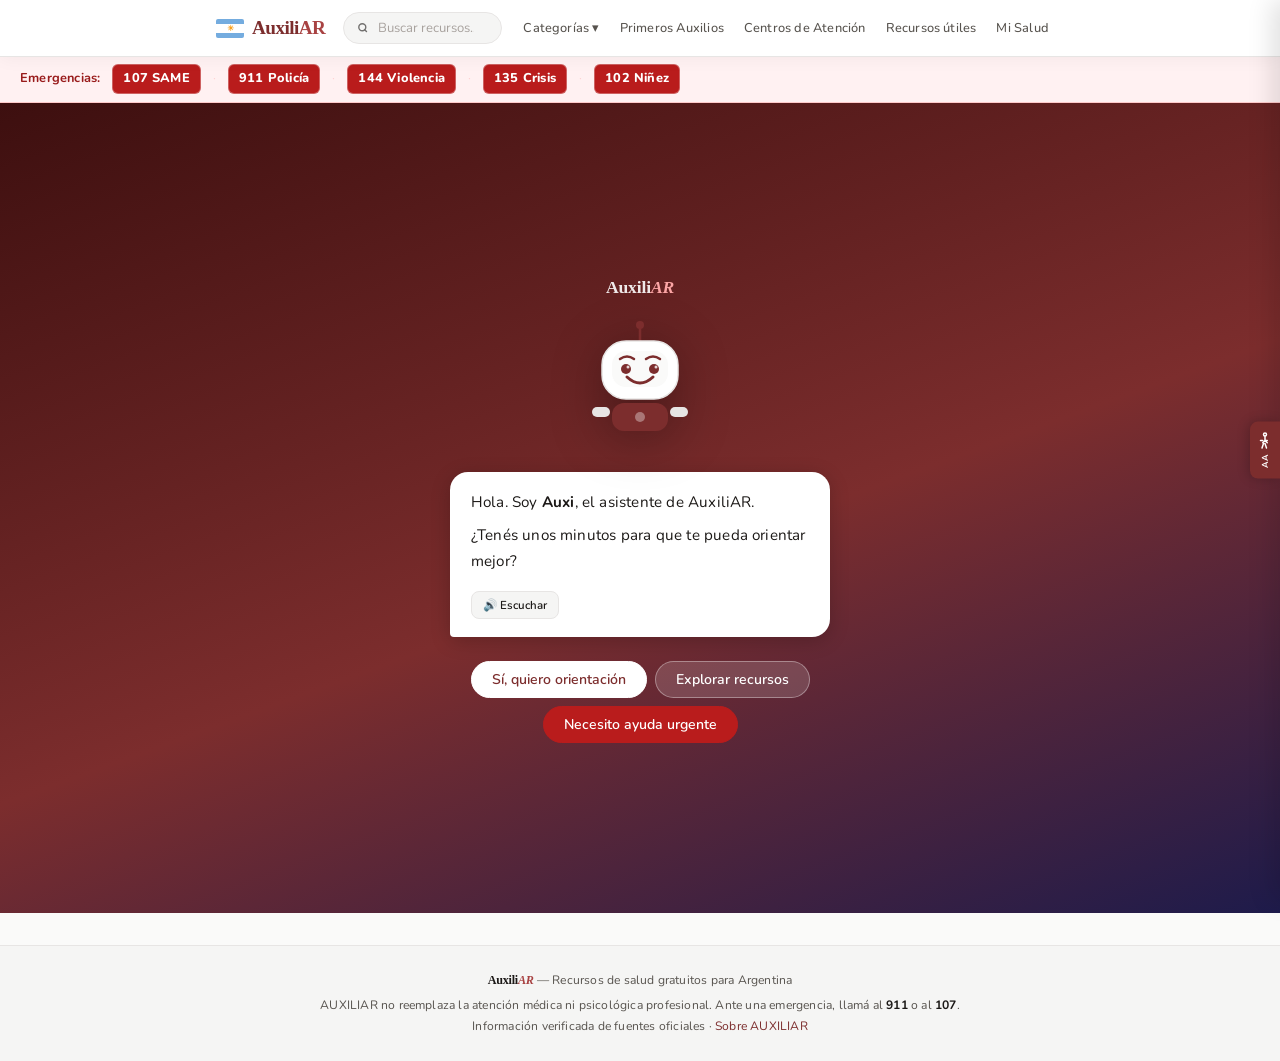
==== commit 0aea4c09: "Actualizo HTML, CSS y JS" ====
--- a/AUXILIAR.html
+++ b/AUXILIAR.html
@@ -6,779 +6,990 @@
 <title>AUXILIAR</title>
 <link rel="preconnect" href="https://fonts.googleapis.com">
 <link rel="preconnect" href="https://fonts.gstatic.com" crossorigin>
-<link href="https://fonts.googleapis.com/css2?family=DM+Serif+Display&family=Inter:wght@400;500;600;700;800&display=swap" rel="stylesheet">
+<link href="https://fonts.googleapis.com/css2?family=Nunito:wght@400;500;600;700;800&family=DM+Sans:wght@400;500;600;700;800&display=swap" rel="stylesheet">
 <style>
 /* ============ TOKENS ============ */
 :root {
-  --verde: #1a6b4a;
-  --verde-claro: #e6f4ed;
-  --verde-medio: #2e9b6e;
-  --azul: #1a4b8c;
-  --azul-claro: #e8f0fb;
-  --celeste: #2979d4;
-  --naranja: #d45a1a;
-  --naranja-claro: #fdf0e8;
-  --amarillo: #c97c00;
-  --amarillo-claro: #fef8e6;
-  --rojo: #c0392b;
-  --rojo-claro: #fdecea;
-  --gris-oscuro: #2d2a26;
-  --gris: #6a6058;
-  --gris-medio: #9a8e82;
-  --gris-claro: #f3ede5;
-  --borde: #e0d8ce;
+  /* Paleta: burdeos sereno + neutros cálidos */
+  --primario: #7c2d2d;
+  --primario-claro: #f9f0f0;
+  --primario-medio: #a84242;
+  --urgencia: #b91c1c;
+  --urgencia-claro: #fff1f2;
+  --verde: #15803d;
+  --verde-claro: #f0fdf4;
+  --verde-medio: #16a34a;
+  --azul: #1e40af;
+  --azul-claro: #eff6ff;
+  --celeste: #2563eb;
+  --naranja: #c2410c;
+  --naranja-claro: #fff7ed;
+  --amarillo: #b45309;
+  --amarillo-claro: #fffbeb;
+  --rojo: #b91c1c;
+  --rojo-claro: #fff1f2;
+  --gris-oscuro: #1c1917;
+  --gris: #57534e;
+  --gris-medio: #a8a29e;
+  --gris-claro: #f5f5f4;
+  --borde: #e7e5e4;
   --blanco: #ffffff;
-  --font-heading: 'DM Serif Display', Georgia, serif;
+  --font-heading: 'DM Sans', system-ui, sans-serif;
   --font-display: Georgia, 'Times New Roman', serif;
-  --font-body: 'Inter', -apple-system, BlinkMacSystemFont, 'Segoe UI', sans-serif;
+  --font-body: 'Nunito', -apple-system, BlinkMacSystemFont, 'Segoe UI', sans-serif;
   --radius: 10px;
-  --shadow: 0 2px 12px rgba(0,0,0,0.08);
-  --shadow-lg: 0 8px 24px rgba(0,0,0,0.14);
+  --shadow: 0 2px 12px rgba(0,0,0,0.07);
+  --shadow-lg: 0 8px 28px rgba(0,0,0,0.13);
   --text-scale: 1;
+  --line-spacing: 1.7;
   --transition: 0.18s ease;
-  --color-background: #fdf8f3;
+  --color-background: #fafaf9;
   --color-surface: #ffffff;
-  --color-text: #2d2a26;
-  --color-text-muted: #7a7068;
-  --color-danger: #c0392b;
-  --color-danger-bg: #fdecea;
-  --color-accent: #2e9b6e;
-  --color-primary: #1a6b4a;
+  --color-text: #1c1917;
+  --color-text-muted: #78716c;
+  --color-danger: #b91c1c;
+  --color-danger-bg: #fff1f2;
+  --color-accent: #7c2d2d;
+  --color-primary: #7c2d2d;
 }
 
 /* ============ DARK MODE ============ */
 [data-theme="dark"] {
-  --color-background: #0f1923;
-  --color-surface: #1a2535;
-  --color-text: #e8edf5;
-  --color-text-muted: #7a90aa;
-  --color-danger: #ff7b6b;
-  --color-danger-bg: #2a1210;
-  --color-accent: #4ed9a0;
-  --color-primary: #4ed9a0;
-  --verde: #4ed9a0;
-  --verde-claro: #0a2518;
-  --verde-medio: #3dbd88;
-  --azul: #6aa8ff;
-  --azul-claro: #0a1628;
-  --celeste: #5ba8ff;
-  --naranja: #ff9a5c;
-  --naranja-claro: #1f1000;
-  --amarillo: #ffc857;
+  --primario: #e07070;
+  --primario-claro: #1c0a0a;
+  --primario-medio: #c85050;
+  --urgencia: #f87171;
+  --urgencia-claro: #1c0505;
+  --color-background: #141010;
+  --color-surface: #1e1a1a;
+  --color-text: #f5f0f0;
+  --color-text-muted: #a89f9f;
+  --color-danger: #f87171;
+  --color-danger-bg: #1c0505;
+  --color-accent: #e07070;
+  --color-primary: #e07070;
+  --verde: #4ade80;
+  --verde-claro: #052e16;
+  --verde-medio: #86efac;
+  --azul: #93c5fd;
+  --azul-claro: #0f172a;
+  --celeste: #60a5fa;
+  --naranja: #fb923c;
+  --naranja-claro: #1c0a00;
+  --amarillo: #fbbf24;
   --amarillo-claro: #1c1400;
-  --rojo: #ff7b6b;
-  --rojo-claro: #1f0a09;
-  --gris-oscuro: #e8edf5;
-  --gris: #a0b0c8;
-  --gris-medio: #607080;
-  --gris-claro: #1a2535;
-  --borde: #2a3a50;
-  --blanco: #1a2535;
+  --rojo: #f87171;
+  --rojo-claro: #1c0505;
+  --gris-oscuro: #f5f0f0;
+  --gris: #a89f9f;
+  --gris-medio: #6b6060;
+  --gris-claro: #1e1a1a;
+  --borde: #332828;
+  --blanco: #1e1a1a;
 }
 
 /* ============ ALTO CONTRASTE ============ */
 body.high-contrast {
-  --verde: #00cc66;
-  --verde-claro: #001a0d;
-  --verde-medio: #00ff80;
-  --azul: #4da6ff;
-  --celeste: #66b3ff;
-  --gris-oscuro: #ffffff;
-  --gris: #cccccc;
-  --gris-claro: #111111;
-  --borde: #444444;
-  --blanco: #1a1a1a;
-  background: #000000 !important;
-  color: #ffffff !important;
-}
-body.high-contrast nav { background: #000; border-bottom: 2px solid #00cc66; }
-body.high-contrast .emg-bar { background: #330000; border-bottom: 2px solid #ff4444; }
-body.high-contrast .card, body.high-contrast .acc-btn { background: #1a1a1a; color: #fff; border-color: #444; }
-body.high-contrast .acc-content { background: #111; color: #fff; }
-
-/* ============ ACCESIBILIDAD ============ */
-[data-readmode="simple"] {
-  --text-scale: 1.2;
-  font-size: calc(16px * var(--text-scale));
-}
-@media (prefers-reduced-motion: reduce) {
-  *, *::before, *::after {
-    animation-duration: 0.01ms !important;
-    transition-duration: 0.01ms !important;
-  }
-}
-*:focus-visible {
-  outline: 3px solid var(--celeste);
-  outline-offset: 3px;
-  border-radius: 4px;
-}
+  --primario: #ff6b6b;
+  --primario-claro: #000;
+  --primario-medio: #ff8888;
+  --color-background: #000000;
+  --color-surface: #0f0f0f;
+  --color-text: #ffffff;
+  --color-text-muted: #e2e8f0;
+  --color-accent: #ff6b6b;
+  --color-primary: #ff6b6b;
+  --verde: #00e676;
+  --verde-claro: #003320;
+  --verde-medio: #00ff88;
+  --rojo: #ff5252;
+  --rojo-claro: #1a0000;
+  --borde: #555;
+  --gris-claro: #111;
+  --gris-oscuro: #fff;
+  --gris: #ccc;
+}
+body.high-contrast .app-header { background: #000 !important; border-bottom: 2px solid #ff6b6b; }
+body.high-contrast .emg-bar { background: #000 !important; border-bottom: 2px solid #ff5252; }
+body.high-contrast .emg-bar strong { color: #ff5252 !important; }
+body.high-contrast .emg-btn { background: #330000 !important; color: #fff !important; border: 1.5px solid #ff5252 !important; }
+body.high-contrast .cat-card { background: #0f0f0f !important; border: 1.5px solid #555 !important; }
+body.high-contrast .cat-card__title { color: #fff !important; }
+body.high-contrast .section-title { color: #fff !important; }
+body.high-contrast .flow-header { background: #000 !important; }
+body.high-contrast .a11y-panel-slide { background: #0f0f0f !important; border-color: #555 !important; }
+body.high-contrast .app-footer { background: #000 !important; color: #fff !important; border-top: 2px solid #ff6b6b; }
+/* Light mode legibility fixes */
+:root:not([data-theme="dark"]) .aviso-info { background: #eff6ff; border-color: #2563eb; color: #1e3a8a; }
+:root:not([data-theme="dark"]) .aviso-warn { background: #fffbeb; border-color: #d97706; color: #78350f; }
+:root:not([data-theme="dark"]) .aviso-info span,
+:root:not([data-theme="dark"]) .aviso-warn span { color: inherit; }
+:root:not([data-theme="dark"]) .flow-title { color: var(--primario); }
+:root:not([data-theme="dark"]) .flow-subtitle { color: var(--gris); }
+/* High contrast light mode */
+body.high-contrast:not([data-theme="dark"]) .aviso { background: #000 !important; color: #fff !important; border: 2px solid #fff !important; }
+body.high-contrast:not([data-theme="dark"]) .card { background: #fff !important; color: #000 !important; border: 2px solid #000 !important; }
+body.high-contrast:not([data-theme="dark"]) .section-title,
+body.high-contrast:not([data-theme="dark"]) .section-sub { color: #000 !important; }
+body.high-contrast:not([data-theme="dark"]) .cat-card__title,
+body.high-contrast:not([data-theme="dark"]) .cat-card__list { color: #000 !important; }
+body.high-contrast .app-footer strong { color: #fff !important; }
+body.high-contrast .app-footer a { color: #ffd700 !important; }
 
 /* ============ BASE ============ */
 *, *::before, *::after { box-sizing: border-box; }
-html { font-size: calc(16px * var(--text-scale)); scroll-behavior: smooth; }
+html { scroll-behavior: smooth; font-size: 16px; transition: font-size 0.2s ease; }
 body {
-  margin: 0;
-  min-height: 100vh;
+  margin: 0; min-height: 100vh;
   background: var(--color-background);
   color: var(--color-text);
   font-family: var(--font-body);
-  font-size: 1rem;
-  line-height: 1.6;
+  font-size: inherit;
+  line-height: var(--line-spacing);
+  letter-spacing: 0.012em;
   transition: background var(--transition), color var(--transition);
 }
-h1,h2,h3,h4 { font-family: var(--font-heading); line-height: 1.2; margin: 0 0 0.75rem 0; }
-h1 { font-size: clamp(1.8rem,5vw,2.75rem); }
-h2 { font-size: clamp(1.3rem,4vw,1.9rem); }
-h3 { font-size: 1.1rem; }
-p { margin: 0 0 0.85rem 0; }
-a { color: var(--celeste); text-decoration: underline; }
-a:hover { text-decoration: none; }
-img { max-width: 100%; display: block; }
-ul, ol { padding-left: 1.3em; }
-button { font-family: inherit; cursor: pointer; }
-.sr-only { position: absolute; width: 1px; height: 1px; padding: 0; margin: -1px; overflow: hidden; clip: rect(0,0,0,0); white-space: nowrap; border: 0; }
-.skip-link { position: absolute; left: -9999px; top: 0; background: var(--verde); color: white; padding: 0.5rem 1rem; z-index: 1000; border-radius: 0 0 var(--radius) 0; }
-.skip-link:focus { left: 0; }
-
-/* ============ LAYOUT ============ */
-.container { width: 100%; max-width: 1100px; margin: 0 auto; padding: 0 1.25rem; }
-.view { width: 100%; min-height: calc(100vh - 60px); padding: 2rem 0 3rem; animation: fadeIn 0.22s ease; }
-.view[hidden] { display: none !important; }
-@keyframes fadeIn { from { opacity:0; transform: translateY(6px); } to { opacity:1; transform: translateY(0); } }
-
-/* ============ HEADER / NAV ============ */
+p { line-height: var(--line-spacing); margin: 0 0 0.75rem; }
+li { line-height: var(--line-spacing); }
+h1,h2,h3,h4 { font-family: var(--font-heading); line-height: 1.25; margin: 0 0 0.75rem 0; letter-spacing: -0.01em; font-weight: 700; }
+h2 { font-size: clamp(1.2rem,3.5vw,1.7rem); }
+h3 { font-size: 1rem; font-weight: 700; letter-spacing: -0.005em; }
+a { color: var(--color-accent); }
+.container { max-width: 900px; margin: 0 auto; padding: 0 1.25rem; }
+.skip-link { position:absolute;left:-9999px; }
+.skip-link:focus { left:0;top:0;z-index:999;background:var(--color-surface);padding:8px 16px; }
+.view { min-height: 60vh; }
+.main-content { max-width: 900px; margin: 0 auto; padding: 1.5rem 1.25rem; }
+.section-block { margin-bottom: 2.5rem; }
+.section-divider { height: 3px; width: 40px; background: var(--primario); border-radius: 2px; margin-bottom: 1rem; }
+.section-title { font-size: clamp(1.1rem,3vw,1.5rem); font-weight: 800; color: var(--color-text); margin-bottom: 0.3rem; letter-spacing: -0.02em; }
+.section-sub { color: var(--color-text-muted); font-size: 0.88rem; margin-bottom: 1.25rem; line-height: 1.6; }
+.btn { display: inline-flex; align-items: center; gap: 6px; padding: 9px 18px; border-radius: 8px; font-size: 0.88rem; font-weight: 700; cursor: pointer; font-family: var(--font-body); border: none; transition: background 0.15s, transform 0.1s; text-decoration: none; }
+.btn--primary { background: var(--primario); color: white; }
+.btn--primary:hover { background: var(--primario-medio); }
+.btn--outline { background: transparent; color: var(--primario); border: 1.5px solid var(--primario); }
+.btn--outline:hover { background: var(--primario-claro); }
+.aviso { display: flex; gap: 0.75rem; background: var(--amarillo-claro); border: 1px solid var(--amarillo); border-radius: var(--radius); padding: 0.85rem 1rem; margin-bottom: 1.25rem; font-size: 0.84rem; }
+.aviso-warn { background: #fff8e1; border-color: #f59e0b; }
+.aviso-info { background: var(--azul-claro); border-color: var(--celeste); }
+.aviso span:first-child { flex-shrink: 0; font-size: 1.1rem; }
+.badge { display: inline-block; padding: 2px 8px; border-radius: 50px; font-size: 0.72rem; font-weight: 700; }
+.badge-verde { background: var(--verde-claro); color: var(--verde); }
+.badge-naranja { background: var(--naranja-claro); color: var(--naranja); }
+
+/* ============ HEADER ============ */
 .app-header {
   position: sticky; top: 0; z-index: 200;
-  background: var(--verde);
-  box-shadow: 0 2px 8px rgba(0,0,0,0.2);
-}
-/* Tema claro: header crema con acento verde */
+  background: var(--primario);
+  box-shadow: 0 2px 8px rgba(0,0,0,0.15);
+}
 :root:not([data-theme="dark"]) .app-header {
   background: #ffffff;
-  box-shadow: 0 2px 0 var(--borde), 0 4px 12px rgba(0,0,0,0.05);
-}
-:root:not([data-theme="dark"]) .logo-btn { color: var(--verde); }
-:root:not([data-theme="dark"]) .logo-ar { color: var(--verde-medio); }
+  box-shadow: 0 1px 0 var(--borde), 0 4px 16px rgba(0,0,0,0.04);
+}
+:root:not([data-theme="dark"]) .logo-btn { color: var(--primario); }
+:root:not([data-theme="dark"]) .logo-ar { color: var(--primario-medio); }
 :root:not([data-theme="dark"]) .nav-links a { color: var(--gris); }
-:root:not([data-theme="dark"]) .nav-links a:hover { background: var(--gris-claro); color: var(--color-text); }
+:root:not([data-theme="dark"]) .nav-links a:hover { background: var(--primario-claro); color: var(--primario); }
 :root:not([data-theme="dark"]) .icon-btn { color: var(--gris); border-color: var(--borde); background: var(--gris-claro); }
-:root:not([data-theme="dark"]) .icon-btn:hover { background: var(--verde-claro); color: var(--verde); }
+:root:not([data-theme="dark"]) .icon-btn:hover { background: var(--primario-claro); color: var(--primario); }
 :root:not([data-theme="dark"]) .hamburger span { background: var(--gris-oscuro); }
-:root:not([data-theme="dark"]) .emg-bar {
-  background: #fff0f0;
-  border-bottom: 1px solid #fbc6c6;
-}
-:root:not([data-theme="dark"]) .emg-bar strong { color: #8b1a12; }
-:root:not([data-theme="dark"]) .emg-bar .emg-sep { color: #f0b0b0; }
-:root:not([data-theme="dark"]) .emg-btn {
-  background: var(--rojo); color: white;
-}
-:root:not([data-theme="dark"]) .emg-btn:hover { background: #a02020; }
-.app-header__inner {
-  display: flex; align-items: center; justify-content: space-between;
-  height: 60px; gap: 1rem;
-}
+:root:not([data-theme="dark"]) .header-search-input { color: var(--color-text); }
+:root:not([data-theme="dark"]) .emg-bar { background: #fff1f2; border-bottom: 1px solid #fecaca; }
+:root:not([data-theme="dark"]) .emg-bar strong { color: #991b1b; }
+:root:not([data-theme="dark"]) .emg-sep { color: #fca5a5; }
+:root:not([data-theme="dark"]) .emg-btn { background: var(--urgencia); color: white; border-radius: 6px; }
+:root:not([data-theme="dark"]) .emg-btn:hover { background: #991b1b; }
+[data-theme="dark"] .app-header { background: #1e1a1a; border-bottom: 1px solid #332828; }
+[data-theme="dark"] .emg-bar { background: #1c0505; border-bottom: 1px solid #450a0a; }
+[data-theme="dark"] .flow-header { background: #1e1a1a; border-bottom: 1px solid #332828; color: #f5f0f0; }
+[data-theme="dark"] .app-footer { background: #141010; color: rgba(245,240,240,0.7); border-top: 1px solid #332828; }
+/* Dark mode: form elements readable */
+[data-theme="dark"] .form-field label { color: var(--gris-claro); }
+[data-theme="dark"] .form-field input,
+[data-theme="dark"] .form-field select,
+[data-theme="dark"] .form-field textarea {
+  background: #2a2020; color: #f5f0f0; border-color: #4a3030;
+}
+[data-theme="dark"] .form-field input::placeholder,
+[data-theme="dark"] .form-field textarea::placeholder { color: #a89f9f; }
+[data-theme="dark"] .aviso { color: var(--color-text); }
+[data-theme="dark"] .aviso-info { background: #0a1628; border-color: #1e40af; color: #bfdbfe; }
+[data-theme="dark"] .aviso-warn { background: #1c1000; border-color: #b45309; color: #fde68a; }
+[data-theme="dark"] .card { background: var(--color-surface); color: var(--color-text); }
+[data-theme="dark"] .card h3 { color: var(--color-text); }
+[data-theme="dark"] .card p { color: var(--color-text-muted); }
+[data-theme="dark"] .section-title { color: var(--color-text); }
+[data-theme="dark"] .section-sub { color: var(--color-text-muted); }
+[data-theme="dark"] .tab-btn { color: var(--gris); }
+[data-theme="dark"] .tab-btn.active { color: var(--primario); }
+[data-theme="dark"] .hosp-card h4,
+[data-theme="dark"] .region-card h4 { color: var(--color-text); }
+[data-theme="dark"] .hosp-card p,
+[data-theme="dark"] .region-card p { color: var(--color-text-muted); }
+[data-theme="dark"] .acc-btn { color: var(--color-text); background: var(--color-surface); }
+[data-theme="dark"] .acc-content { color: var(--color-text-muted); background: var(--color-surface); }
+[data-theme="dark"] .option-btn { color: var(--color-text); background: var(--color-surface); }
+/* High contrast fixes */
+body.high-contrast .aviso { color: #fff; }
+body.high-contrast .form-field label { color: #fff; }
+body.high-contrast .form-field input,
+body.high-contrast .form-field select,
+body.high-contrast .form-field textarea { background: #000; color: #fff; border-color: #fff; }
+body.high-contrast .card { background: #0f0f0f; color: #fff; border-color: #555; }
+body.high-contrast .card p { color: #ccc; }
+body.high-contrast .section-title { color: #fff; }
+body.high-contrast .tab-btn { color: #ccc; }
+body.high-contrast .tab-btn.active { color: #ff6b6b; border-color: #ff6b6b; }
+body.high-contrast .acc-btn { color: #fff; background: #111; }
+body.high-contrast .option-btn { color: #fff; background: #111; border-color: #555; }
+[data-theme="dark"] .app-footer strong { color: #f5f0f0; }
+[data-theme="dark"] .app-footer a { color: #e07070; }
+.app-header__inner { display: flex; align-items: center; justify-content: space-between; height: 56px; gap: 0.75rem; }
 .logo-btn {
-  display: flex; align-items: center; gap: 10px;
+  display: flex; align-items: center; gap: 8px;
   background: none; border: none; color: white; cursor: pointer;
-  font-family: var(--font-display); font-size: 1.3rem; font-weight: 800;
-  letter-spacing: -0.03em; text-decoration: none;
-  flex-shrink: 0;
-}
-.logo-ar { color: #60efac; }
-.logo-flag { width: 32px; height: 22px; display: flex; flex-direction: column; border-radius: 3px; overflow: hidden; }
+  font-family: Georgia, 'Times New Roman', serif; font-size: 1.2rem; font-weight: 800;
+  letter-spacing: -0.03em; text-decoration: none; flex-shrink: 0;
+}
+.logo-ar { color: #f9a8a8; }
+.logo-flag { width: 28px; height: 19px; display: flex; flex-direction: column; border-radius: 2px; overflow: hidden; }
 .logo-flag span:nth-child(1) { background: #74acdf; flex: 1; }
 .logo-flag span:nth-child(2) { background: white; flex: 1; display: flex; align-items: center; justify-content: center; }
-.logo-flag span:nth-child(2)::after { content: '☀'; font-size: 10px; color: #F9A01B; }
+.logo-flag span:nth-child(2)::after { content: '☀'; font-size: 8px; color: #F9A01B; }
 .logo-flag span:nth-child(3) { background: #74acdf; flex: 1; }
-.logo-text em { color: rgba(255,255,255,0.55); font-style: normal; font-weight: 400; font-size: 0.85rem; }
-.nav-links { display: flex; gap: 0.15rem; list-style: none; margin: 0; padding: 0; }
-.nav-links a { color: rgba(255,255,255,0.85); text-decoration: none; font-size: 0.8rem; padding: 6px 10px; border-radius: 6px; font-weight: 500; white-space: nowrap; transition: background var(--transition); }
+
+/* ============ HEADER SEARCH ============ */
+.header-search {
+  flex: 1; max-width: 340px; position: relative;
+}
+.header-search-wrap {
+  display: flex; align-items: center;
+  background: rgba(255,255,255,0.12); border: 1px solid rgba(255,255,255,0.2);
+  border-radius: 20px; padding: 5px 12px; gap: 6px;
+  transition: background 0.15s, border-color 0.15s, box-shadow 0.15s;
+}
+:root:not([data-theme="dark"]) .header-search-wrap {
+  background: var(--gris-claro); border-color: var(--borde);
+}
+.header-search-wrap:focus-within {
+  background: rgba(255,255,255,0.2); border-color: rgba(255,255,255,0.5);
+  box-shadow: 0 0 0 3px rgba(255,255,255,0.1);
+}
+:root:not([data-theme="dark"]) .header-search-wrap:focus-within {
+  background: white; border-color: var(--primario);
+  box-shadow: 0 0 0 3px rgba(124,45,45,0.1);
+}
+.header-search-icon { opacity: 0.6; flex-shrink: 0; display: flex; }
+.header-search-icon svg { width: 14px; height: 14px; }
+.header-search-input {
+  background: none; border: none; outline: none; width: 100%;
+  font-size: 0.82rem; font-family: var(--font-body);
+  color: white; placeholder-color: rgba(255,255,255,0.6);
+}
+:root:not([data-theme="dark"]) .header-search-input { color: var(--gris-oscuro); }
+.header-search-input::placeholder { color: rgba(255,255,255,0.55); }
+:root:not([data-theme="dark"]) .header-search-input::placeholder { color: var(--gris-medio); }
+.header-search-results {
+  position: absolute; top: calc(100% + 6px); left: 0; right: 0;
+  background: var(--color-surface); border: 1px solid var(--borde);
+  border-radius: 10px; box-shadow: var(--shadow-lg); z-index: 999;
+  max-height: 300px; overflow-y: auto; display: none;
+}
+.header-search-results.open { display: block; }
+.sr-item {
+  padding: 10px 14px; cursor: pointer; font-size: 0.84rem;
+  border-bottom: 1px solid var(--borde); display: flex; gap: 8px; align-items: flex-start;
+  color: var(--color-text);
+}
+.sr-item:last-child { border-bottom: none; }
+.sr-item:hover { background: var(--primario-claro); }
+.sr-tag { font-size: 0.7rem; background: var(--primario-claro); color: var(--primario); border-radius: 4px; padding: 1px 6px; font-weight: 600; flex-shrink: 0; margin-top: 1px; }
+
+/* NAV */
+.nav-links { display: flex; gap: 2px; list-style: none; margin: 0; padding: 0; }
+.nav-links a { color: rgba(255,255,255,0.85); text-decoration: none; font-size: 0.8rem; padding: 5px 9px; border-radius: 6px; font-weight: 500; white-space: nowrap; transition: background var(--transition); }
 .nav-links a:hover { background: rgba(255,255,255,0.15); color: white; }
-.header-actions { display: flex; align-items: center; gap: 6px; }
+.nav-links .has-dropdown { position: relative; }
+.nav-dropdown {
+  position: absolute; top: calc(100% + 6px); left: 0;
+  background: var(--color-surface); border: 1px solid var(--borde);
+  border-radius: 10px; box-shadow: var(--shadow-lg); min-width: 200px;
+  padding: 6px; z-index: 300; opacity: 0; pointer-events: none;
+  transform: translateY(6px); transition: opacity 0.15s, transform 0.15s;
+}
+.nav-links .has-dropdown:hover .nav-dropdown,
+.nav-links .has-dropdown:focus-within .nav-dropdown { opacity: 1; pointer-events: all; transform: translateY(0); }
+/* Puente invisible para no perder hover al mover cursor hacia el dropdown */
+.nav-dropdown::before {
+  content: ''; position: absolute; top: -10px; left: 0; right: 0; height: 10px;
+}
+.nav-dropdown a { display: flex; align-items: center; gap: 8px; padding: 8px 10px; border-radius: 6px; font-size: 0.82rem; color: var(--color-text) !important; background: transparent; }
+.nav-dropdown a:hover { background: var(--primario-claro) !important; color: var(--primario) !important; }
+.nav-dropdown a svg { width: 16px; height: 16px; flex-shrink: 0; }
+.header-actions { display: flex; align-items: center; gap: 8px; flex-shrink: 0; }
 .icon-btn {
-  display: inline-flex; align-items: center; justify-content: center;
-  width: 38px; height: 38px; border-radius: 8px;
-  border: 1px solid rgba(255,255,255,0.25);
-  background: rgba(255,255,255,0.1);
-  color: white; font-size: 0.82rem; font-weight: 600;
-  cursor: pointer; transition: background var(--transition);
-}
-.icon-btn:hover { background: rgba(255,255,255,0.2); }
-.hamburger { display: none; background: none; border: none; cursor: pointer; flex-direction: column; gap: 5px; padding: 4px; }
-.hamburger span { display: block; width: 24px; height: 2px; background: white; border-radius: 2px; }
-
-/* ============ EMERGENCIAS BAR ============ */
+  background: rgba(255,255,255,0.12); border: 1px solid rgba(255,255,255,0.2);
+  color: white; border-radius: 8px; width: 34px; height: 34px;
+  display: flex; align-items: center; justify-content: center; cursor: pointer;
+  font-size: 0.95rem; transition: background 0.15s;
+}
+.icon-btn:hover { background: rgba(255,255,255,0.25); }
+.hamburger { display: none; flex-direction: column; gap: 4px; background: none; border: none; cursor: pointer; padding: 6px; }
+.hamburger span { display: block; width: 20px; height: 2px; background: white; border-radius: 1px; transition: transform 0.2s; }
+
+/* ============ EMG BAR ============ */
 .emg-bar {
-  background: var(--rojo); color: white;
-  padding: 0.6rem 1.25rem;
+  background: var(--urgencia); color: white;
+  padding: 8px 1.25rem; font-size: 0.8rem;
+  display: flex; align-items: center; gap: 0.75rem; flex-wrap: wrap; overflow-x: auto;
+  border-bottom: 2px solid rgba(0,0,0,0.12);
+}
+.emg-btn {
+  color: white; text-decoration: none; font-weight: 800; font-size: 0.8rem;
+  white-space: nowrap; padding: 3px 10px; border-radius: 6px;
+  transition: background 0.12s; display: inline-flex; align-items: center; gap: 4px;
+  background: rgba(255,255,255,0.15); border: 1px solid rgba(255,255,255,0.3);
+}
+.emg-btn:hover { background: rgba(255,255,255,0.28); }
+.emg-sep { opacity: 0.4; }
+
+/* ============ AUXI — ONBOARDING ============ */
+.auxi-screen {
+  min-height: calc(100vh - 90px);
+  display: flex; flex-direction: column; align-items: center; justify-content: center;
+  padding: 2rem 1.25rem;
+  background: linear-gradient(160deg, #3d0f0f 0%, #7c2d2d 55%, #1e1b4b 100%);
+}
+[data-theme="dark"] .auxi-screen {
+  background: linear-gradient(160deg, #141010 0%, #2d0f0f 50%, #141010 100%);
+}
+.auxi-wrap {
+  display: flex; flex-direction: column; align-items: center;
+  gap: 1.5rem; max-width: 460px; width: 100%;
+}
+/* Robot Auxi SVG */
+.auxi-robot {
+  width: 120px; height: 120px; flex-shrink: 0;
+  filter: drop-shadow(0 8px 24px rgba(0,0,0,0.3));
+  transition: transform 0.3s ease;
+}
+.auxi-robot:hover { transform: scale(1.04); }
+/* Expresiones — se activan con clase en .auxi-robot */
+.auxi-eye { transition: transform 0.3s ease; }
+.auxi-robot.thinking .auxi-eye-l { transform: translateY(-2px); }
+.auxi-robot.thinking .auxi-eye-r { transform: translateY(2px); }
+.auxi-robot.alert .auxi-eye-l,
+.auxi-robot.alert .auxi-eye-r { fill: #fbbf24; }
+.auxi-robot.happy .auxi-mouth { d: path("M44 74 Q60 86 76 74"); }
+.auxi-robot.caring .auxi-chest-light { fill: #60a5fa; }
+/* Burbuja de chat */
+.auxi-bubble {
+  background: white; border-radius: 18px 18px 18px 4px;
+  padding: 1.1rem 1.3rem; max-width: 380px; width: 100%;
+  box-shadow: 0 4px 20px rgba(0,0,0,0.2);
+  font-size: 0.95rem; color: #1c1917; line-height: 1.6;
+  animation: bubbleIn 0.3s ease;
+}
+@keyframes bubbleIn { from { opacity:0; transform: translateY(8px) scale(0.97); } to { opacity:1; transform: none; } }
+.auxi-bubble p { margin: 0 0 0.5rem; }
+.auxi-bubble p:last-child { margin: 0; }
+/* Botones de respuesta */
+.auxi-btns { display: flex; flex-wrap: wrap; gap: 8px; justify-content: center; }
+.auxi-btn {
+  background: rgba(255,255,255,0.15); border: 1.5px solid rgba(255,255,255,0.35);
+  color: white; border-radius: 50px; padding: 8px 20px;
+  font-size: 0.88rem; font-weight: 600; cursor: pointer;
+  font-family: var(--font-body); transition: background 0.14s, border-color 0.14s, transform 0.1s;
+  white-space: nowrap;
+}
+.auxi-btn:hover { background: rgba(255,255,255,0.25); border-color: rgba(255,255,255,0.6); transform: translateY(-1px); }
+.auxi-btn--primary { background: white; color: var(--primario); border-color: white; }
+.auxi-btn--primary:hover { background: rgba(255,255,255,0.9); }
+.auxi-btn--danger { background: var(--urgencia); border-color: var(--urgencia); color: white; }
+/* Campo inline */
+.auxi-field {
+  background: white; border-radius: 10px; padding: 0.6rem 1rem;
+  display: flex; align-items: center; gap: 8px; width: 100%; max-width: 380px;
+}
+.auxi-field input {
+  border: none; outline: none; flex: 1; font-size: 0.9rem;
+  font-family: var(--font-body); color: #1c1917; background: transparent;
+}
+.auxi-field-btn {
+  background: var(--primario); color: white; border: none; border-radius: 6px;
+  padding: 5px 12px; font-size: 0.82rem; font-weight: 700; cursor: pointer;
+  font-family: var(--font-body);
+}
+/* Explore mode (when user says no) */
+.auxi-explore {
+  text-align: center; color: rgba(255,255,255,0.8); font-size: 0.85rem; margin-top: 0.5rem;
+}
+
+/* ============ ONBOARDING FALLBACK (direct grid) ============ */
+.onboarding { position: relative; }
+
+/* ============ ACCESSIBILITY PANEL (lengüeta lateral) ============ */
+.a11y-tab {
+  position: fixed; right: 0; top: 50%; transform: translateY(-50%);
+  z-index: 400; background: var(--primario); color: white;
+  border-radius: 8px 0 0 8px; padding: 10px 6px;
+  cursor: pointer; border: none; box-shadow: -2px 0 12px rgba(0,0,0,0.2);
+  display: flex; flex-direction: column; align-items: center; gap: 4px;
+  font-family: var(--font-body); transition: background 0.15s;
+}
+.a11y-tab:hover { background: var(--primario-medio); }
+.a11y-tab svg { width: 18px; height: 18px; }
+.a11y-tab-label { font-size: 0.55rem; font-weight: 700; letter-spacing: 0.05em; writing-mode: vertical-rl; text-orientation: mixed; transform: rotate(180deg); }
+.a11y-panel-slide {
+  position: fixed; right: -280px; top: 0; bottom: 0; width: 280px; z-index: 399;
+  background: var(--color-surface); border-left: 1px solid var(--borde);
+  box-shadow: -8px 0 24px rgba(0,0,0,0.12);
+  transition: right 0.28s cubic-bezier(0.4,0,0.2,1);
+  overflow-y: auto; padding: 1.5rem 1.25rem;
+  display: flex; flex-direction: column; gap: 1.25rem;
+}
+.a11y-panel-slide.open { right: 0; }
+.a11y-panel-slide h3 { font-size: 0.9rem; font-weight: 700; margin: 0 0 0.6rem; color: var(--color-text); }
+.a11y-close {
+  position: absolute; top: 12px; right: 12px;
+  background: var(--gris-claro); border: none; border-radius: 6px;
+  width: 28px; height: 28px; cursor: pointer; font-size: 0.9rem;
+  display: flex; align-items: center; justify-content: center; color: var(--gris);
+}
+.a11y-section { border-bottom: 1px solid var(--borde); padding-bottom: 1rem; }
+.a11y-section:last-child { border-bottom: none; }
+.a11y-section-label { font-size: 0.7rem; font-weight: 700; text-transform: uppercase; letter-spacing: 0.06em; color: var(--gris-medio); margin-bottom: 0.6rem; }
+.a11y-options { display: flex; gap: 6px; flex-wrap: wrap; }
+.a11y-opt {
+  background: var(--gris-claro); border: 1.5px solid var(--borde);
+  color: var(--gris-oscuro); border-radius: 8px; padding: 6px 12px;
+  font-size: 0.8rem; font-weight: 600; cursor: pointer; font-family: var(--font-body);
+  transition: background 0.14s, border-color 0.14s;
+}
+.a11y-opt:hover { background: var(--primario-claro); border-color: var(--primario); }
+.a11y-opt.active { background: var(--primario); color: white; border-color: var(--primario); }
+.a11y-toggle-row { display: flex; align-items: center; justify-content: space-between; }
+.a11y-toggle-row span { font-size: 0.84rem; color: var(--color-text); font-weight: 500; }
+.a11y-switch {
+  position: relative; width: 40px; height: 22px;
+  background: var(--gris-medio); border-radius: 11px; border: none; cursor: pointer;
+  transition: background 0.2s; flex-shrink: 0;
+}
+.a11y-switch::after {
+  content: ''; position: absolute; top: 3px; left: 3px;
+  width: 16px; height: 16px; border-radius: 50%; background: white;
+  transition: transform 0.2s;
+}
+.a11y-switch.on { background: var(--primario); }
+.a11y-switch.on::after { transform: translateX(18px); }
+.a11y-reset {
+  background: none; border: 1.5px solid var(--borde); color: var(--gris);
+  border-radius: 8px; padding: 8px; font-size: 0.8rem; font-weight: 600;
+  cursor: pointer; width: 100%; font-family: var(--font-body); transition: border-color 0.14s, color 0.14s;
+}
+.a11y-reset:hover { border-color: var(--primario); color: var(--primario); }
+
+/* ============ CAT-GRID (categorías) ============ */
+.cat-grid {
+  display: grid; grid-template-columns: repeat(auto-fill, minmax(260px, 1fr));
+  gap: 1.1rem; margin-top: 1rem;
+}
+.cat-card {
+  display: block; border-radius: 14px; overflow: hidden;
+  background: var(--color-surface); border: 1px solid var(--borde);
+  box-shadow: var(--shadow); cursor: pointer; width: 100%; text-align: left; padding: 0;
+  font-family: inherit; transition: transform 0.18s, box-shadow 0.18s;
+}
+.cat-card:hover { transform: translateY(-4px); box-shadow: var(--shadow-lg); }
+.cat-card__img {
+  width: 100%; aspect-ratio: 16/9;
   display: flex; align-items: center; justify-content: center;
-  gap: 8px; flex-wrap: wrap; font-size: 0.85rem;
-}
-.emg-btn {
-  background: white; color: var(--rojo);
-  border: none; border-radius: 50px; padding: 4px 12px;
-  font-size: 0.78rem; font-weight: 800; cursor: pointer;
-  text-decoration: none; display: inline-flex; align-items: center; gap: 4px;
-  transition: transform 0.1s;
-}
-.emg-btn:hover { transform: scale(1.04); }
-.emg-sep { color: rgba(255,255,255,0.4); }
-
-/* ============ FAB EMERGENCIA ============ */
-.emergency-fab {
-  position: fixed; bottom: 1.25rem; right: 1.25rem; z-index: 300;
-  background: var(--rojo); color: white;
-  border: none; border-radius: 50px; padding: 0.6rem 1.1rem;
-  font-weight: 800; font-size: 0.82rem; box-shadow: var(--shadow-lg);
-  display: flex; align-items: center; gap: 6px;
-  transition: transform 0.15s;
-  cursor: pointer;
-}
-.emergency-fab:hover { transform: scale(1.04); }
-
-/* ============ SEARCH ============ */
-.search-section {
-  background: var(--color-surface);
-  border-bottom: 1px solid var(--borde);
-  padding: 0.85rem 1.25rem;
-  position: sticky; top: 60px; z-index: 100;
-}
-.search-wrap { max-width: 600px; margin: 0 auto; position: relative; }
-.search-wrap input {
-  width: 100%; padding: 9px 15px 9px 38px;
-  border: 1.5px solid var(--borde); border-radius: 50px;
-  font-size: 0.9rem; outline: none;
-  font-family: var(--font-body);
-  background: var(--gris-claro); color: var(--gris-oscuro);
-  transition: border-color var(--transition);
-}
-.search-wrap input:focus { border-color: var(--verde-medio); background: var(--blanco); }
-.search-icon { position: absolute; left: 13px; top: 50%; transform: translateY(-50%); font-size: 0.95rem; color: var(--gris-medio); pointer-events: none; }
-.search-results {
-  position: absolute; top: calc(100% + 6px); left: 0; right: 0;
-  background: var(--blanco); border: 1px solid var(--borde);
-  border-radius: var(--radius); box-shadow: var(--shadow-lg);
-  z-index: 200; max-height: 300px; overflow-y: auto; display: none;
-}
-.search-results.open { display: block; }
-.sr-item { padding: 9px 14px; cursor: pointer; font-size: 0.84rem; border-bottom: 1px solid var(--gris-claro); display: flex; align-items: center; gap: 8px; color: var(--gris-oscuro); }
-.sr-item:hover { background: var(--gris-claro); }
-.sr-tag { font-size: 0.68rem; font-weight: 700; text-transform: uppercase; letter-spacing: 0.04em; padding: 2px 7px; border-radius: 50px; background: var(--verde-claro); color: var(--verde); flex-shrink: 0; }
-
-/* ============ BUTTONS ============ */
-.btn {
-  display: inline-flex; align-items: center; justify-content: center; gap: 0.5rem;
-  font-family: var(--font-body); font-weight: 600; font-size: 1rem;
-  padding: 0.85rem 1.5rem; border-radius: var(--radius);
-  border: 2px solid transparent; cursor: pointer;
-  text-decoration: none; transition: transform 0.14s, box-shadow 0.14s;
-  min-height: 48px;
-}
-.btn:hover { transform: translateY(-2px); box-shadow: var(--shadow); }
-.btn:active { transform: translateY(0); }
-.btn--primary { background: var(--verde); color: white; }
-.btn--primary:hover { background: var(--verde-medio); }
-.btn--secondary { background: var(--azul-claro); color: var(--azul); }
-.btn--danger { background: var(--rojo); color: white; }
-.btn--outline { background: transparent; border-color: var(--borde); color: var(--color-text); }
-.btn--block { width: 100%; }
-.btn--sm { font-size: 0.85rem; padding: 0.55rem 1rem; min-height: 36px; }
-
-/* ============ ONBOARDING / INICIO ============ */
-.onboarding {
-  min-height: calc(100vh - 120px);
-  display: flex; align-items: center; justify-content: center;
-  padding: 2rem 1.25rem;
-  background: linear-gradient(155deg, #0f5038 0%, #1a6b4a 45%, #1a4b8c 100%);
-}
-[data-theme="dark"] .onboarding {
-  background: linear-gradient(155deg, #071a12 0%, #0d2e1e 45%, #091428 100%);
-}
-[data-theme="dark"] .app-header {
-  background: #0d2e1e;
-  box-shadow: 0 2px 12px rgba(0,0,0,0.5);
-}
-[data-theme="dark"] .emg-bar {
-  background: #5a0e08;
-}
-.onboarding-inner { max-width: 560px; width: 100%; text-align: center; }
-.onboarding-inner h1 { color: white; font-size: clamp(3.8rem,12vw,7rem); margin-bottom: 0.15rem; font-family: Georgia, 'Times New Roman', serif; font-weight: 700; letter-spacing: -0.01em; line-height: 1; text-shadow: 0 2px 16px rgba(0,0,0,0.25); }
-.onboarding-inner h1 .ar-highlight { color: #6fffc8; font-style: italic; }
-.onboarding-subtitle { color: rgba(255,255,255,0.7); font-size: 1rem; margin-bottom: 2.5rem; }
-.choice-buttons { display: flex; flex-direction: column; gap: 1.1rem; margin-bottom: 1.75rem; }
-.choice-btn {
-  display: flex; align-items: center; gap: 1.5rem;
-  background: rgba(255,255,255,0.14);
-  border: 2px solid rgba(255,255,255,0.35);
-  color: white; border-radius: 20px;
-  padding: 1.75rem 2rem;
-  font-size: 1.25rem; font-weight: 700; cursor: pointer;
-  text-align: left; width: 100%;
-  transition: background 0.15s, border-color 0.15s, transform 0.12s, box-shadow 0.15s;
-  font-family: var(--font-body);
-}
-.choice-btn:hover { background: rgba(255,255,255,0.22); border-color: rgba(255,255,255,0.65); transform: translateY(-4px); box-shadow: 0 16px 40px rgba(0,0,0,0.3); }
-.choice-btn--highlight { background: rgba(255,255,255,0.22); border-color: rgba(255,255,255,0.6); box-shadow: 0 6px 24px rgba(0,0,0,0.25); }
-.choice-icon { width: 70px; height: 70px; border-radius: 18px; background: rgba(255,255,255,0.18); display: flex; align-items: center; justify-content: center; font-size: 2.2rem; flex-shrink: 0; }
-.choice-title { font-size: 1.35rem; font-weight: 800; margin-bottom: 4px; letter-spacing: -0.01em; }
-.choice-desc { font-size: 0.9rem; color: rgba(255,255,255,0.68); font-weight: 400; }
-.contrib-link { color: rgba(255,255,255,0.5); font-size: 0.82rem; text-decoration: none; border-bottom: 1px solid rgba(255,255,255,0.2); padding-bottom: 1px; cursor: pointer; background: none; border-top: none; border-left: none; border-right: none; font-family: var(--font-body); transition: color 0.15s; }
-.contrib-link:hover { color: rgba(255,255,255,0.85); }
-
-
-/* ============ PROFILE / USER ============ */
-
-.profile-modal-overlay {
-  position: fixed; inset: 0; background: rgba(0,0,0,0.5); z-index: 500;
-  display: none; align-items: center; justify-content: center; padding: 1.25rem;
-}
-.profile-modal-overlay.open { display: flex; }
-.profile-modal {
-  background: var(--color-surface); border-radius: 16px; padding: 1.75rem;
-  max-width: 440px; width: 100%; box-shadow: 0 20px 60px rgba(0,0,0,0.2);
-  max-height: 90vh; overflow-y: auto;
-}
-.profile-modal h3 { font-size: 1.15rem; font-weight: 700; margin-bottom: 0.25rem; color: var(--color-text); }
-.profile-modal .modal-sub { font-size: 0.82rem; color: var(--color-text-muted); margin-bottom: 1.25rem; }
-.profile-welcome {
-  background: var(--verde-claro); border-radius: var(--radius);
-  padding: 0.85rem 1rem; margin-bottom: 1rem; font-size: 0.88rem; color: var(--verde);
-  display: flex; align-items: center; gap: 0.6rem;
-}
-.profile-actions { display: flex; gap: 0.65rem; justify-content: flex-end; margin-top: 1.25rem; flex-wrap: wrap; }
-.btn-modal-cancel { background: var(--gris-claro); border: 1px solid var(--borde); color: var(--gris); border-radius: 8px; padding: 8px 16px; font-size: 0.86rem; font-weight: 600; cursor: pointer; font-family: var(--font-body); }
-.btn-modal-save { background: var(--verde); color: white; border: none; border-radius: 8px; padding: 8px 18px; font-size: 0.86rem; font-weight: 700; cursor: pointer; font-family: var(--font-body); }
-.btn-modal-logout { background: var(--rojo-claro); color: var(--rojo); border: 1px solid var(--rojo); border-radius: 8px; padding: 8px 14px; font-size: 0.82rem; font-weight: 600; cursor: pointer; font-family: var(--font-body); }
-
-
-/* ============ FAVORITOS ============ */
-.fav-btn {
-  background: none; border: none; cursor: pointer;
-  font-size: 1.1rem; padding: 4px 6px; line-height: 1;
-  color: var(--gris-medio); transition: color 0.15s, transform 0.1s;
-  flex-shrink: 0; border-radius: 6px;
-}
-.fav-btn:hover { color: #e8a020; transform: scale(1.2); }
-.fav-btn.saved { color: #e8a020; }
-.fav-toast {
-  position: fixed; bottom: 5.5rem; left: 50%; transform: translateX(-50%) translateY(20px);
-  background: var(--gris-oscuro); color: white; border-radius: 50px;
-  padding: 8px 20px; font-size: 0.82rem; font-weight: 600;
-  z-index: 999; opacity: 0; pointer-events: none;
-  transition: opacity 0.2s, transform 0.2s;
-  white-space: nowrap; box-shadow: var(--shadow-lg);
-}
-.fav-toast.show { opacity: 1; transform: translateX(-50%) translateY(0); }
-.fav-empty { text-align: center; padding: 2.5rem 1rem; color: var(--gris-medio); }
-.fav-empty .fav-empty-icon { font-size: 2.5rem; display: block; margin-bottom: 0.5rem; }
-.fav-item {
-  display: flex; align-items: center; justify-content: space-between; gap: 1rem;
-  background: var(--color-surface); border: 1px solid var(--borde);
-  border-radius: var(--radius); padding: 0.85rem 1rem;
-  margin-bottom: 0.6rem;
-}
-.fav-item-info { flex: 1; min-width: 0; }
-.fav-item-title { font-weight: 700; font-size: 0.9rem; color: var(--color-text); margin-bottom: 2px; }
-.fav-item-sub { font-size: 0.78rem; color: var(--color-text-muted); }
-.fav-item-actions { display: flex; gap: 6px; flex-shrink: 0; }
-.fav-call-btn {
-  background: var(--verde); color: white; border: none; border-radius: 6px;
-  padding: 5px 10px; font-size: 0.76rem; font-weight: 700; cursor: pointer;
-  text-decoration: none; display: inline-flex; align-items: center; gap: 3px;
-  font-family: var(--font-body);
-}
-.fav-remove-btn {
-  background: none; border: 1px solid var(--borde); border-radius: 6px;
-  padding: 5px 8px; font-size: 0.76rem; cursor: pointer; color: var(--gris-medio);
-  font-family: var(--font-body);
-}
-.fav-remove-btn:hover { border-color: var(--rojo); color: var(--rojo); }
+  position: relative; overflow: hidden;
+}
+.cat-card__img-icon {
+  position: absolute; right: 1rem; top: 50%; transform: translateY(-50%);
+  opacity: 0.85;
+}
+.cat-card__img-icon svg { width: 56px; height: 56px; }
+.cat-card__body { padding: 0.9rem 1.1rem 1.1rem; }
+.cat-card__title { font-family: var(--font-heading); font-size: 1rem; margin: 0 0 0.4rem 0; color: var(--color-text); font-weight: 700; letter-spacing: -0.01em; }
+.cat-card__list { margin: 0; padding-left: 1em; font-size: 0.8rem; color: var(--color-text-muted); }
+.cat-card__list li { margin-bottom: 2px; }
+
+
+/* ============ TTS BUTTON ============ */
+.tts-btn {
+  display: inline-flex; align-items: center; gap: 6px;
+  background: var(--gris-claro); border: 1.5px solid var(--borde);
+  color: var(--gris-oscuro); border-radius: 8px; padding: 5px 11px;
+  font-size: 0.78rem; font-weight: 600; cursor: pointer;
+  font-family: var(--font-body); transition: background 0.14s;
+}
+.tts-btn:hover { background: var(--primario-claro); border-color: var(--primario); }
+.tts-btn.speaking { background: var(--primario); color: white; border-color: var(--primario); }
+
+
+/* ============ MI SALUD ============ */
+.salud-header { display:flex; align-items:center; gap:1rem; margin-bottom:1.5rem; }
+.salud-avatar {
+  width:56px; height:56px; border-radius:50%;
+  background:var(--primario); color:white;
+  display:flex; align-items:center; justify-content:center;
+  font-size:1.5rem; font-weight:800; flex-shrink:0;
+  font-family:var(--font-heading);
+}
+.salud-card {
+  background:var(--color-surface); border:1px solid var(--borde);
+  border-radius:var(--radius); padding:1.1rem 1.25rem;
+  margin-bottom:0.75rem;
+}
+.salud-card__label { font-size:0.72rem; font-weight:700; text-transform:uppercase;
+  letter-spacing:0.06em; color:var(--gris-medio); margin-bottom:4px; }
+.salud-card__value { font-size:0.92rem; color:var(--color-text); font-weight:600; }
+.salud-card__empty { font-size:0.85rem; color:var(--gris-medio); font-style:italic; }
+.vacuna-item {
+  display:flex; align-items:center; gap:0.75rem;
+  padding:0.75rem; border:1px solid var(--borde);
+  border-radius:8px; margin-bottom:0.5rem;
+  background:var(--color-surface);
+}
+.vacuna-dot {
+  width:12px; height:12px; border-radius:50%; flex-shrink:0;
+}
+.vacuna-dot--ok { background:var(--verde); }
+.vacuna-dot--pendiente { background:var(--amarillo); }
+.vacuna-dot--urgente { background:var(--rojo); }
+.vacuna-info { flex:1; }
+.vacuna-nombre { font-size:0.87rem; font-weight:700; color:var(--color-text); }
+.vacuna-desc { font-size:0.76rem; color:var(--color-text-muted); }
+.vacuna-estado { font-size:0.72rem; font-weight:700; padding:2px 8px;
+  border-radius:50px; flex-shrink:0; }
+.vacuna-estado--ok { background:var(--verde-claro); color:var(--verde); }
+.vacuna-estado--pendiente { background:var(--amarillo-claro); color:var(--amarillo); }
+.vacuna-estado--urgente { background:var(--rojo-claro); color:var(--rojo); }
+.salud-edit-btn {
+  background:none; border:1.5px solid var(--borde); border-radius:8px;
+  padding:5px 12px; font-size:0.8rem; cursor:pointer; color:var(--gris);
+  font-family:var(--font-body); transition:border-color 0.14s;
+}
+.salud-edit-btn:hover { border-color:var(--primario); color:var(--primario); }
+.salud-field-inline {
+  display:flex; gap:8px; align-items:center; margin-top:6px;
+}
+.salud-field-inline input {
+  flex:1; border:1.5px solid var(--borde); border-radius:8px;
+  padding:6px 10px; font-size:0.85rem; font-family:var(--font-body);
+  background:var(--color-surface); color:var(--color-text);
+}
+.salud-field-inline button {
+  background:var(--primario); color:white; border:none;
+  border-radius:8px; padding:6px 12px; font-size:0.82rem;
+  font-weight:700; cursor:pointer; font-family:var(--font-body);
+}
 
 /* ============ CATEGORY BANNER ============ */
 .cat-banner {
-  display: flex; align-items: center; gap: 0;
-  overflow: hidden; border-radius: 0;
-  min-height: 180px;
-  position: relative;
-}
-.cat-banner__bg {
-  position: absolute; inset: 0;
-  display: flex; align-items: center; justify-content: center;
-}
-.cat-banner__content {
-  position: relative; z-index: 1;
-  padding: 2rem 1.75rem;
-  flex: 1;
-}
-.cat-banner__title {
-  font-family: Georgia, serif;
-  font-size: clamp(1.6rem, 4vw, 2.4rem);
-  font-weight: 700;
-  color: white;
-  margin: 0 0 0.3rem 0;
-  line-height: 1.1;
-  text-shadow: 0 2px 8px rgba(0,0,0,0.3);
-}
-.cat-banner__sub {
-  color: rgba(255,255,255,0.82);
-  font-size: 0.9rem;
-  margin: 0;
-}
-.cat-banner__icon {
-  flex-shrink: 0;
-  width: 200px;
-  display: flex; align-items: center; justify-content: center;
-  position: relative; z-index: 1;
-  opacity: 0.9;
-}
-@media (max-width: 600px) {
-  .cat-banner__icon { width: 120px; }
-  .cat-banner__title { font-size: 1.5rem; }
-}
-
-
-.flow-header {
-  background: var(--verde); color: white;
-  padding: 0.85rem 1.25rem;
-  display: flex; align-items: center; gap: 1rem;
-}
-:root:not([data-theme="dark"]) .flow-header {
-  background: var(--verde-claro);
-  color: var(--verde);
-  border-bottom: 1px solid var(--borde);
-}
-:root:not([data-theme="dark"]) .flow-back {
-  background: rgba(26,107,74,0.12);
-  color: var(--verde);
-}
-:root:not([data-theme="dark"]) .flow-title { color: var(--verde); }
+  display: flex; align-items: center; overflow: hidden;
+  min-height: 160px; position: relative;
+}
+.cat-banner__bg { position: absolute; inset: 0; }
+.cat-banner__content { position: relative; z-index: 1; padding: 1.75rem; flex: 1; text-align: center; }
+.cat-banner__title { font-family: Georgia, serif; font-size: clamp(1.5rem,4vw,2.2rem); font-weight: 700; color: white; margin: 0 0 0.25rem 0; line-height: 1.1; text-shadow: 0 2px 8px rgba(0,0,0,0.25); text-align: center; }
+.cat-banner__sub { color: rgba(255,255,255,0.8); font-size: 0.86rem; margin: 0; }
+.cat-banner__icon { flex-shrink: 0; width: 180px; display: flex; align-items: center; justify-content: center; position: relative; z-index: 1; opacity: 0.88; }
+@media (max-width: 500px) { .cat-banner__icon { width: 100px; } }
+
+/* ============ FLOW HEADER ============ */
+.flow-header { background: var(--primario); color: white; padding: 0.8rem 1.25rem; display: flex; align-items: center; gap: 1rem; }
+:root:not([data-theme="dark"]) .flow-header { background: var(--primario-claro); color: var(--primario); border-bottom: 1px solid var(--borde); }
+:root:not([data-theme="dark"]) .flow-back { background: rgba(124,45,45,0.1); color: var(--primario); }
+:root:not([data-theme="dark"]) .flow-title { color: var(--primario); }
 :root:not([data-theme="dark"]) .flow-subtitle { color: var(--gris); }
 .flow-back { background: rgba(255,255,255,0.15); border: none; color: white; border-radius: 8px; padding: 5px 11px; font-size: 0.8rem; font-weight: 600; cursor: pointer; font-family: var(--font-body); display: flex; align-items: center; gap: 4px; }
 .flow-back:hover { background: rgba(255,255,255,0.25); }
 .flow-title { font-size: 0.95rem; font-weight: 700; }
 .flow-subtitle { font-size: 0.75rem; color: rgba(255,255,255,0.7); }
 
-/* ============ QUESTION FLOW ============ */
-.question-screen {
-  max-width: 680px; margin: 2rem auto; padding: 0 1.25rem;
-}
-.question-screen h2 { font-size: 1.4rem; margin-bottom: 1.25rem; color: var(--color-text); }
-.options-list { display: flex; flex-direction: column; gap: 0.75rem; }
-.option-btn {
-  display: flex; align-items: center; gap: 0.85rem;
-  background: var(--color-surface); border: 1.5px solid var(--borde);
-  color: var(--color-text); border-radius: var(--radius);
-  padding: 1rem 1.2rem; font-size: 0.95rem; font-weight: 600;
-  cursor: pointer; text-align: left; width: 100%;
-  transition: border-color 0.15s, background 0.15s, transform 0.1s;
-  font-family: var(--font-body);
-}
-.option-btn:hover { border-color: var(--verde-medio); background: var(--verde-claro); transform: translateY(-1px); }
-.option-icon { font-size: 1.4rem; }
-.emergency-panel {
-  background: var(--rojo-claro); border: 2px solid var(--rojo);
-  border-radius: var(--radius); padding: 1.25rem; margin-bottom: 1.25rem;
-}
-.emergency-panel h3 { color: var(--rojo); margin-bottom: 0.75rem; font-size: 1rem; }
-.emg-numbers { display: grid; grid-template-columns: repeat(auto-fit, minmax(160px,1fr)); gap: 0.6rem; }
-.emg-number { display: flex; align-items: center; justify-content: space-between; gap: 0.5rem; background: var(--color-surface); border: 1px solid var(--borde); border-radius: 8px; padding: 0.6rem 0.9rem; text-decoration: none; color: var(--color-text); font-weight: 700; }
-.emg-number:hover { border-color: var(--rojo); }
-.emg-code { font-family: var(--font-heading); font-size: 1.3rem; color: var(--rojo); }
-.emg-label { font-size: 0.72rem; font-weight: 400; color: var(--color-text-muted); text-align: right; }
-
-/* ============ CONTENT SECTIONS ============ */
-.main-content { max-width: 1100px; margin: 0 auto; padding: 1.75rem 1.25rem; }
-.section-block { margin-bottom: 2.5rem; }
-.section-title { font-family: var(--font-heading); font-size: 1.5rem; font-weight: 700; margin-bottom: 0.25rem; color: var(--color-text); }
-.section-sub { color: var(--color-text-muted); font-size: 0.86rem; margin-bottom: 1.1rem; }
-.section-divider { width: 38px; height: 4px; background: var(--verde-medio); border-radius: 4px; margin-bottom: 0.5rem; }
-
 /* ============ CARDS ============ */
-.cat-grid {
-  display: grid;
-  grid-template-columns: repeat(auto-fill, minmax(280px, 1fr));
-  gap: 1.25rem;
-  margin-top: 1rem;
-}
-.cat-card {
-  display: block; border-radius: 16px; overflow: hidden;
-  background: var(--color-surface); border: 1px solid var(--borde);
-  box-shadow: var(--shadow); text-decoration: none;
-  color: var(--color-text); transition: transform 0.18s, box-shadow 0.18s;
-  cursor: pointer; width: 100%; text-align: left; padding: 0;
-  font-family: inherit;
-}
-.cat-card:hover, .cat-card:focus-visible {
-  transform: translateY(-5px);
-  box-shadow: var(--shadow-lg);
-}
-.cat-card__img {
-  width: 100%; aspect-ratio: 16/9;
-  display: flex; align-items: center; justify-content: center;
-  position: relative; overflow: hidden;
-}
-.cat-card__emoji {
-  font-size: 4rem; line-height: 1;
-  filter: drop-shadow(0 4px 16px rgba(0,0,0,0.3));
-  transition: transform 0.2s;
-}
-.cat-card:hover .cat-card__emoji { transform: scale(1.12); }
-.cat-card__icon-sm {
-  position: absolute; bottom: 10px; right: 14px;
-  font-size: 1.5rem; opacity: 0.5;
-}
-.cat-card__body { padding: 1rem 1.2rem 1.3rem; }
-.cat-card__title {
-  font-family: var(--font-heading); font-size: 1.15rem;
-  margin: 0 0 0.5rem 0; color: var(--color-text);
-}
-.cat-card__list {
-  margin: 0; padding-left: 1.1em;
-  font-size: 0.82rem; color: var(--color-text-muted);
-}
-.cat-card__list li { margin-bottom: 3px; }
-
-.grid-2 { display: grid; grid-template-columns: repeat(auto-fit, minmax(270px,1fr)); gap: 1rem; }
-.grid-3 { display: grid; grid-template-columns: repeat(auto-fit, minmax(210px,1fr)); gap: 1rem; }
-.grid-4 { display: grid; grid-template-columns: repeat(auto-fit, minmax(180px,1fr)); gap: 1rem; }
-.card { background: var(--color-surface); border-radius: var(--radius); padding: 1.2rem; box-shadow: var(--shadow); border: 1px solid var(--borde); }
-.card-icon { width: 42px; height: 42px; border-radius: 10px; display: flex; align-items: center; justify-content: center; font-size: 1.2rem; margin-bottom: 0.7rem; }
-.card h3 { font-size: 0.95rem; font-weight: 700; margin-bottom: 0.3rem; color: var(--color-text); }
-.card p { font-size: 0.83rem; color: var(--color-text-muted); line-height: 1.55; margin: 0; }
-.card a { display: inline-flex; align-items: center; gap: 4px; margin-top: 0.6rem; font-size: 0.79rem; font-weight: 600; color: var(--celeste); text-decoration: none; }
-.card a:hover { text-decoration: underline; }
+.grid-2 { display: grid; grid-template-columns: repeat(auto-fit, minmax(260px,1fr)); gap: 1rem; }
+.grid-3 { display: grid; grid-template-columns: repeat(auto-fit, minmax(200px,1fr)); gap: 1rem; }
+.grid-4 { display: grid; grid-template-columns: repeat(auto-fit, minmax(180px,1fr)); gap: 0.85rem; }
+.card { background: var(--color-surface); border: 1px solid var(--borde); border-radius: var(--radius); padding: 1.1rem; box-shadow: var(--shadow); }
+.card h3 { font-size: 0.95rem; margin: 0 0 0.4rem; }
+.card p { font-size: 0.82rem; color: var(--color-text-muted); margin: 0 0 0.5rem; }
+.card a { font-size: 0.78rem; font-weight: 700; color: var(--primario); text-decoration: none; }
+.card-icon { width: 36px; height: 36px; border-radius: 8px; display: flex; align-items: center; justify-content: center; font-size: 1.1rem; margin-bottom: 0.65rem; }
+.ic-rojo { background: var(--rojo-claro); }
+.ic-azul { background: var(--azul-claro); }
 .ic-verde { background: var(--verde-claro); }
-.ic-azul { background: var(--azul-claro); }
 .ic-naranja { background: var(--naranja-claro); }
 .ic-amarillo { background: var(--amarillo-claro); }
-.ic-rojo { background: var(--rojo-claro); }
-
-/* ============ HOSPITAL TABS ============ */
-.tabs { display: flex; gap: 6px; flex-wrap: wrap; margin-bottom: 1.1rem; }
-.tab-btn { background: var(--gris-claro); border: 1px solid var(--borde); border-radius: 8px; padding: 6px 13px; font-size: 0.8rem; font-weight: 600; cursor: pointer; color: var(--gris); transition: all 0.14s; font-family: var(--font-body); }
-.tab-btn.active, .tab-btn:hover { background: var(--verde); color: white; border-color: var(--verde); }
-.tab-panel { display: none; }
-.tab-panel.active { display: block; }
-.hosp-grid { display: grid; grid-template-columns: repeat(auto-fit, minmax(230px,1fr)); gap: 0.85rem; }
-.hosp-card { background: var(--gris-claro); border-radius: var(--radius); padding: 0.9rem 1rem; border-left: 4px solid var(--verde-medio); }
-.hosp-card h4 { font-size: 0.88rem; font-weight: 700; margin-bottom: 2px; color: var(--color-text); }
-.hosp-esp { font-size: 0.7rem; color: var(--verde); font-weight: 700; text-transform: uppercase; letter-spacing: 0.04em; margin-bottom: 3px; }
-.hosp-card p { font-size: 0.78rem; color: var(--gris); margin: 0; }
-.hosp-card a { font-size: 0.74rem; color: var(--celeste); text-decoration: none; font-weight: 600; display: inline-flex; align-items: center; gap: 3px; margin-top: 4px; }
+.contacto-card { background: var(--color-surface); border: 1px solid var(--borde); border-radius: var(--radius); padding: 1rem; box-shadow: var(--shadow); }
+.cnum { font-size: 1.5rem; font-weight: 800; color: var(--primario); display: block; line-height: 1; margin-bottom: 4px; text-decoration: none; }
+.contacto-card h4 { font-size: 0.85rem; margin: 0 0 3px; }
+.contacto-card p { font-size: 0.78rem; color: var(--color-text-muted); margin: 0 0 8px; }
+.contacto-call-btn { display: block; margin-top: 8px; font-size: 0.8rem; font-weight: 700; color: white; background: var(--primario); border-radius: 6px; padding: 6px; text-decoration: none; text-align: center; transition: background 0.14s; }
+.contacto-call-btn:hover { background: var(--primario-medio); }
+.hosp-card { background: var(--color-surface); border: 1px solid var(--borde); border-radius: var(--radius); padding: 1rem; box-shadow: var(--shadow); }
+.hosp-esp { font-size: 0.72rem; font-weight: 700; color: var(--primario); text-transform: uppercase; letter-spacing: 0.05em; margin: 0 0 4px; }
+.hosp-card h4 { font-size: 0.9rem; margin: 0 0 3px; }
+.hosp-card p { font-size: 0.78rem; color: var(--color-text-muted); margin: 0 0 4px; }
+.region-grid { display: grid; grid-template-columns: repeat(auto-fit, minmax(200px,1fr)); gap: 0.75rem; }
+.region-card { background: var(--color-surface); border: 1px solid var(--borde); border-radius: 8px; padding: 0.85rem; }
+.region-card h4 { font-size: 0.88rem; margin: 0 0 4px; color: var(--primario); }
+.region-card p { font-size: 0.78rem; color: var(--color-text-muted); margin: 0; }
+
+/* ============ ACCORDION ============ */
+.acc-item { border: 1px solid var(--borde); border-radius: 8px; margin-bottom: 6px; overflow: hidden; }
+.acc-btn { width: 100%; background: var(--color-surface); border: none; padding: 0.85rem 1rem; cursor: pointer; display: flex; justify-content: space-between; align-items: center; font-size: 0.88rem; font-weight: 600; color: var(--color-text); font-family: var(--font-body); text-align: left; }
+.acc-btn:hover { background: var(--gris-claro); }
+.acc-content { display: none; padding: 0 1rem 1rem; font-size: 0.84rem; color: var(--color-text-muted); background: var(--color-surface); }
+.acc-content.open { display: block; }
+.arrow { transition: transform 0.2s; }
+.acc-btn.open .arrow { transform: rotate(180deg); }
+
+/* ============ TABS ============ */
+.tab-bar { display: flex; gap: 4px; border-bottom: 2px solid var(--borde); margin-bottom: 1.25rem; }
+.tab-btn { background: none; border: none; border-bottom: 2px solid transparent; padding: 8px 14px; font-size: 0.84rem; font-weight: 600; cursor: pointer; font-family: var(--font-body); color: var(--gris); margin-bottom: -2px; transition: color 0.14s, border-color 0.14s; }
+.tab-btn.active { color: var(--primario); border-bottom-color: var(--primario); }
+.tab-panel { display: none; } .tab-panel.active { display: block; }
+
+/* ============ PA STEPS ============ */
+.pa-steps { display: flex; flex-direction: column; gap: 0.75rem; }
+.pa-step { display: flex; gap: 0.85rem; align-items: flex-start; background: var(--color-surface); border: 1px solid var(--borde); border-radius: 8px; padding: 0.9rem; }
+.pa-num { min-width: 28px; height: 28px; background: var(--primario); color: white; border-radius: 50%; display: flex; align-items: center; justify-content: center; font-weight: 800; font-size: 0.82rem; flex-shrink: 0; }
+.pa-step h4 { font-size: 0.88rem; margin: 0 0 3px; }
+.pa-step p { font-size: 0.8rem; color: var(--color-text-muted); margin: 0; }
 
 /* ============ VACUNAS TABLE ============ */
-.vacuna-wrap { overflow-x: auto; border-radius: var(--radius); border: 1px solid var(--borde); }
-table { width: 100%; border-collapse: collapse; font-size: 0.84rem; }
-thead th { background: var(--verde); color: white; padding: 9px 13px; text-align: left; font-weight: 600; font-size: 0.76rem; text-transform: uppercase; letter-spacing: 0.04em; }
+.table-wrap { overflow-x: auto; }
+table { width: 100%; border-collapse: collapse; font-size: 0.82rem; }
+thead { background: var(--gris-claro); }
+th { padding: 8px 12px; text-align: left; font-weight: 700; font-size: 0.78rem; color: var(--gris); text-transform: uppercase; letter-spacing: 0.04em; }
 tbody tr { border-bottom: 1px solid var(--borde); }
-tbody tr:nth-child(even) { background: var(--gris-claro); }
-tbody td { padding: 7px 13px; }
-.badge { display: inline-block; padding: 2px 8px; border-radius: 50px; font-size: 0.68rem; font-weight: 700; }
-.badge-verde { background: var(--verde-claro); color: var(--verde); }
-.badge-azul { background: var(--azul-claro); color: var(--azul); }
-.badge-naranja { background: var(--naranja-claro); color: var(--naranja); }
-
-/* ============ ACCORDION ============ */
-.accordion { border: 1px solid var(--borde); border-radius: var(--radius); overflow: hidden; }
-.acc-item { border-bottom: 1px solid var(--borde); }
-.acc-item:last-child { border-bottom: none; }
-.acc-btn { width: 100%; background: var(--color-surface); border: none; padding: 0.9rem 1.1rem; text-align: left; font-size: 0.88rem; font-weight: 600; cursor: pointer; display: flex; justify-content: space-between; align-items: center; color: var(--color-text); transition: background 0.12s; font-family: var(--font-body); }
-.acc-btn:hover { background: var(--gris-claro); }
-.acc-btn .arrow { transition: transform 0.2s; font-size: 0.72rem; color: var(--gris-medio); }
-.acc-btn.open .arrow { transform: rotate(180deg); }
-.acc-content { display: none; padding: 0.9rem 1.1rem 1.1rem; background: var(--gris-claro); font-size: 0.83rem; color: var(--gris); line-height: 1.65; }
-.acc-content.open { display: block; }
-.acc-content ul { padding-left: 1.2rem; }
-.acc-content ul li { margin-bottom: 5px; }
-
-/* ============ PA STEPS ============ */
-.pa-step { display: flex; gap: 0.9rem; background: var(--color-surface); border-radius: var(--radius); padding: 1rem; border: 1px solid var(--borde); margin-bottom: 0.7rem; align-items: flex-start; }
-.pa-num { width: 32px; height: 32px; border-radius: 50%; background: var(--rojo); color: white; font-weight: 800; font-size: 0.85rem; display: flex; align-items: center; justify-content: center; flex-shrink: 0; }
-.pa-step h4 { font-size: 0.88rem; font-weight: 700; margin-bottom: 3px; color: var(--color-text); }
-.pa-step p { font-size: 0.81rem; color: var(--gris); margin: 0; }
-.pa-category { border-radius: var(--radius); padding: 1.1rem; margin-bottom: 0.9rem; border: 1px solid var(--borde); background: var(--color-surface); }
-.pa-category-header { display: flex; align-items: center; gap: 10px; margin-bottom: 0.7rem; cursor: pointer; }
-.pa-category-header h3 { font-size: 0.95rem; font-weight: 700; margin: 0; color: var(--color-text); }
-.pa-tag { font-size: 0.7rem; font-weight: 700; padding: 3px 9px; border-radius: 50px; text-transform: uppercase; letter-spacing: 0.04em; }
+tbody td { padding: 7px 12px; color: var(--color-text); }
 
 /* ============ QUIZ ============ */
-.test-card { background: var(--color-surface); border-radius: var(--radius); padding: 1.4rem; border: 1px solid var(--borde); box-shadow: var(--shadow); }
-.test-progress { height: 5px; background: var(--gris-claro); border-radius: 3px; margin-bottom: 1.1rem; overflow: hidden; }
-.test-progress-bar { height: 100%; background: var(--verde); border-radius: 3px; transition: width 0.3s; }
-.test-q { font-size: 0.98rem; font-weight: 700; margin-bottom: 0.9rem; line-height: 1.4; color: var(--color-text); }
-.test-options { display: flex; flex-direction: column; gap: 0.55rem; margin-bottom: 1.1rem; }
-.test-opt { background: var(--gris-claro); border: 1.5px solid var(--borde); border-radius: 8px; padding: 0.7rem 0.95rem; font-size: 0.86rem; cursor: pointer; text-align: left; transition: all 0.14s; font-family: var(--font-body); color: var(--gris-oscuro); }
-.test-opt:hover { border-color: var(--celeste); background: var(--azul-claro); }
-.test-opt.correct { background: var(--verde-claro); border-color: var(--verde); color: var(--verde); }
-.test-opt.wrong { background: var(--rojo-claro); border-color: var(--rojo); color: var(--rojo); }
-.test-opt:disabled { cursor: default; }
-.test-feedback { font-size: 0.82rem; padding: 0.7rem 0.95rem; border-radius: 8px; margin-bottom: 0.9rem; line-height: 1.5; }
-.test-feedback.ok { background: var(--verde-claro); color: var(--verde); }
-.test-feedback.nok { background: var(--rojo-claro); color: var(--rojo); }
-.btn-next { background: var(--verde); color: white; border: none; border-radius: 8px; padding: 8px 18px; font-size: 0.86rem; font-weight: 700; cursor: pointer; font-family: var(--font-body); }
-.btn-next:hover { background: var(--verde-medio); }
-
-/* ============ ONG / CONTACTO CARDS ============ */
-.ong-card { background: var(--color-surface); border-radius: var(--radius); padding: 1rem; border: 1px solid var(--borde); box-shadow: var(--shadow); }
-.ong-cat { font-size: 0.68rem; font-weight: 700; text-transform: uppercase; letter-spacing: 0.05em; margin-bottom: 4px; }
-.ong-card h4 { font-size: 0.88rem; font-weight: 700; margin-bottom: 3px; color: var(--color-text); }
-.ong-card p { font-size: 0.78rem; color: var(--gris); margin-bottom: 6px; }
-.ong-tel { display: inline-flex; align-items: center; gap: 5px; font-size: 0.8rem; font-weight: 700; color: var(--verde); text-decoration: none; }
-.ong-tel:hover { text-decoration: underline; }
-.ong-link { display: inline-flex; align-items: center; gap: 4px; font-size: 0.76rem; color: var(--celeste); text-decoration: none; margin-left: 8px; }
-.contacto-card { background: var(--color-surface); border-radius: var(--radius); padding: 1.1rem; border: 1px solid var(--borde); box-shadow: var(--shadow); text-align: center; }
-.contacto-card .cnum { font-size: 1.6rem; font-weight: 800; font-family: var(--font-heading); color: var(--verde); display: block; line-height: 1; margin-bottom: 4px; }
-.contacto-card h4 { font-size: 0.83rem; font-weight: 700; margin-bottom: 3px; color: var(--color-text); }
-.contacto-card p { font-size: 0.74rem; color: var(--gris); margin: 0; }
-.contacto-card a.contacto-call-btn { display: block; margin-top: 8px; font-size: 0.82rem; font-weight: 700; color: white; background: var(--verde); border-radius: 6px; padding: 7px; text-decoration: none; text-align: center; transition: background 0.15s; }
-.contacto-card a.contacto-call-btn:hover { background: var(--verde-medio); }
-.contacto-card .cnum { font-size: 1.6rem; font-weight: 800; font-family: var(--font-heading); color: var(--verde); display: block; line-height: 1; margin-bottom: 4px; text-decoration: none; }
-
-/* ============ FORM ============ */
-.form-field { display: flex; flex-direction: column; gap: 4px; margin-bottom: 1rem; }
-.form-field label { font-weight: 600; font-size: 0.84rem; color: var(--color-text); }
+.quiz-q { font-weight: 700; font-size: 0.95rem; margin-bottom: 0.85rem; }
+.quiz-opts { display: flex; flex-direction: column; gap: 6px; }
+.quiz-opt { background: var(--color-surface); border: 1.5px solid var(--borde); border-radius: 8px; padding: 0.75rem 1rem; cursor: pointer; font-size: 0.86rem; text-align: left; font-family: var(--font-body); color: var(--color-text); transition: border-color 0.14s, background 0.14s; }
+.quiz-opt:hover { border-color: var(--primario); background: var(--primario-claro); }
+.quiz-opt.correct { background: var(--verde-claro); border-color: var(--verde); color: var(--verde); }
+.quiz-opt.wrong { background: var(--rojo-claro); border-color: var(--rojo); color: var(--rojo); }
+.quiz-progress { display: flex; gap: 4px; margin-bottom: 1rem; }
+.quiz-dot { width: 8px; height: 8px; border-radius: 50%; background: var(--borde); }
+.quiz-dot.done { background: var(--primario); }
+
+/* ============ OPTION BUTTONS ============ */
+.option-btn { background: var(--color-surface); border: 1.5px solid var(--borde); border-radius: 10px; padding: 0.85rem 1rem; cursor: pointer; display: flex; align-items: center; gap: 0.85rem; width: 100%; text-align: left; font-family: var(--font-body); color: var(--color-text); transition: border-color 0.14s, background 0.14s; margin-bottom: 6px; }
+.option-btn:hover { border-color: var(--primario); background: var(--primario-claro); }
+.option-icon { font-size: 1.3rem; flex-shrink: 0; }
+
+/* ============ EMERGENCIAS — resumen ============ */
+.emg-resumen {
+  background: var(--color-surface); border: 2px solid var(--primario);
+  border-radius: var(--radius); padding: 1.1rem; margin-bottom: 1rem;
+}
+.emg-resumen h4 { font-size: 0.88rem; color: var(--primario); margin: 0 0 0.5rem; font-weight: 700; }
+.emg-resumen-text { font-size: 0.82rem; color: var(--color-text); line-height: 1.6; white-space: pre-wrap; }
+.emg-resumen-actions { display: flex; gap: 8px; margin-top: 0.75rem; flex-wrap: wrap; }
+.emg-action-btn {
+  display: inline-flex; align-items: center; gap: 6px;
+  padding: 7px 14px; border-radius: 8px; font-size: 0.8rem; font-weight: 700;
+  cursor: pointer; font-family: var(--font-body); text-decoration: none; border: none;
+  transition: background 0.14s;
+}
+.emg-action-btn--copy { background: var(--gris-claro); color: var(--gris-oscuro); border: 1px solid var(--borde); }
+.emg-action-btn--share { background: var(--primario); color: white; }
+.emg-action-btn--call { background: var(--urgencia); color: white; }
+.emg-action-btn:hover { opacity: 0.88; }
+.sintoma-opts { display: flex; flex-wrap: wrap; gap: 6px; margin-bottom: 0.5rem; }
+.sintoma-chip {
+  background: var(--gris-claro); border: 1.5px solid var(--borde); border-radius: 50px;
+  padding: 5px 12px; font-size: 0.8rem; cursor: pointer; font-family: var(--font-body);
+  color: var(--color-text); transition: background 0.12s, border-color 0.12s;
+}
+.sintoma-chip.selected { background: var(--primario-claro); border-color: var(--primario); color: var(--primario); font-weight: 700; }
+
+/* ============ CENTROS DE ATENCIÓN ============ */
+.centro-card {
+  background: var(--color-surface); border: 1px solid var(--borde); border-radius: var(--radius);
+  padding: 1rem; box-shadow: var(--shadow); display: flex; flex-direction: column; gap: 0.5rem;
+}
+.centro-card h4 { font-size: 0.9rem; margin: 0; color: var(--color-text); }
+.centro-card p { font-size: 0.8rem; color: var(--color-text-muted); margin: 0; }
+.centro-card a {
+  display: inline-flex; align-items: center; gap: 6px;
+  background: var(--azul-claro); color: var(--azul); border: 1px solid var(--celeste);
+  border-radius: 6px; padding: 5px 10px; font-size: 0.78rem; font-weight: 700;
+  text-decoration: none; transition: background 0.12s; margin-top: 2px;
+}
+.centro-card a:hover { background: var(--celeste); color: white; }
+
+/* ============ SUMATE ============ */
+.form-grid-2 { display: grid; grid-template-columns: 1fr 1fr; gap: 0.75rem; }
+.form-field { display: flex; flex-direction: column; gap: 4px; margin-bottom: 0.75rem; }
+.form-field label { font-size: 0.8rem; font-weight: 600; color: var(--gris); }
 .form-field input, .form-field select, .form-field textarea {
-  font-family: var(--font-body); font-size: 0.9rem;
-  padding: 9px 12px; border: 1.5px solid var(--borde);
-  border-radius: 8px; background: var(--color-surface);
-  color: var(--color-text); min-height: 44px; outline: none;
-  transition: border-color var(--transition);
-}
-.form-field input:focus, .form-field select:focus, .form-field textarea:focus { border-color: var(--verde-medio); }
-.form-field textarea { min-height: 90px; resize: vertical; }
-.form-field--error input, .form-field--error select, .form-field--error textarea { border-color: var(--rojo); }
-.form-field__error { color: var(--rojo); font-size: 0.8rem; }
-.form-field__hint { color: var(--color-text-muted); font-size: 0.79rem; }
-.form-status { padding: 0.9rem; border-radius: 8px; margin-top: 0.75rem; font-size: 0.88rem; }
-.form-status--success { background: var(--verde-claro); color: var(--verde); }
-.form-status--error { background: var(--rojo-claro); color: var(--rojo); }
-.form-grid-2 { display: grid; grid-template-columns: repeat(auto-fit, minmax(200px,1fr)); gap: 0.75rem 1rem; }
-
-/* ============ AVISO ============ */
-.aviso { border-radius: 8px; padding: 0.85rem 1rem; font-size: 0.83rem; display: flex; gap: 8px; align-items: flex-start; margin-bottom: 0.9rem; }
-.aviso-info { background: var(--azul-claro); color: var(--azul); }
-.aviso-warn { background: var(--amarillo-claro); color: var(--amarillo); }
-.aviso-danger { background: var(--rojo-claro); color: var(--rojo); }
-.aviso-success { background: var(--verde-claro); color: var(--verde); }
-
-/* ============ REGION CARDS ============ */
-.region-grid { display: grid; grid-template-columns: repeat(auto-fit, minmax(170px,1fr)); gap: 0.7rem; }
-.region-card { background: var(--color-surface); border-radius: var(--radius); padding: 0.85rem; border-left: 4px solid var(--celeste); border-top: 1px solid var(--borde); border-right: 1px solid var(--borde); border-bottom: 1px solid var(--borde); }
-.region-card h4 { font-size: 0.84rem; font-weight: 700; margin-bottom: 3px; color: var(--color-text); }
-.region-card p { font-size: 0.74rem; color: var(--gris); line-height: 1.5; margin: 0; }
-
-/* ============ DERECHOS ============ */
-.derecho-item { display: flex; gap: 12px; align-items: flex-start; background: var(--color-surface); border-radius: var(--radius); padding: 0.9rem 1rem; border: 1px solid var(--borde); }
-.derecho-num { width: 28px; height: 28px; border-radius: 50%; background: var(--verde); color: white; font-weight: 800; font-size: 0.8rem; display: flex; align-items: center; justify-content: center; flex-shrink: 0; }
-.derecho-item h4 { font-size: 0.86rem; font-weight: 700; margin-bottom: 2px; color: var(--color-text); }
-.derecho-item p { font-size: 0.78rem; color: var(--gris); margin: 0; }
-
-/* ============ ACCESSIBILITY BAR ============ */
-.a11y-bar {
-  position: fixed; bottom: 5rem; right: 1.1rem; z-index: 299;
-  display: flex; flex-direction: column; gap: 8px; align-items: flex-end;
-}
-/* Botón de toggle — siempre visible */
-.a11y-toggle-btn {
-  width: 44px; height: 44px;
-  background: var(--color-surface);
-  border: 1.5px solid var(--borde);
-  border-radius: 50%;
-  box-shadow: var(--shadow-lg);
-  cursor: pointer;
-  display: flex; align-items: center; justify-content: center;
-  font-size: 1.2rem;
-  transition: background 0.15s, transform 0.2s;
-  flex-shrink: 0;
-}
-.a11y-toggle-btn:hover { background: var(--gris-claro); transform: scale(1.08); }
-.a11y-toggle-btn.open { background: var(--verde); border-color: var(--verde); }
-/* Panel desplegable */
-.a11y-panel {
-  background: var(--color-surface);
-  border: 1px solid var(--borde);
-  border-radius: 14px;
-  padding: 10px 12px;
-  box-shadow: var(--shadow-lg);
-  display: flex; flex-direction: column; gap: 8px;
-  /* Animación slide */
-  overflow: hidden;
-  max-height: 400px;
-  opacity: 1;
-  transform: translateY(0) scale(1);
-  transform-origin: bottom right;
-  transition: max-height 0.28s ease, opacity 0.22s ease, transform 0.22s ease, padding 0.22s ease;
-}
-.a11y-panel.collapsed {
-  max-height: 0;
-  opacity: 0;
-  transform: translateY(8px) scale(0.96);
-  padding-top: 0; padding-bottom: 0;
-  pointer-events: none;
-}
-.a11y-panel-label {
-  font-size: 0.66rem; font-weight: 700; text-transform: uppercase;
-  letter-spacing: 0.06em; color: var(--gris-medio);
-  margin-bottom: 2px;
-}
-.ts-controls { display: flex; gap: 5px; align-items: center; }
-.ts-btn {
-  background: var(--gris-claro); color: var(--gris-oscuro);
-  border: 1.5px solid var(--borde); border-radius: 8px;
-  width: auto; height: 32px; padding: 0 10px;
-  font-size: 0.82rem; font-weight: 700; cursor: pointer;
-  box-shadow: none; font-family: var(--font-body);
-  transition: background 0.14s, border-color 0.14s, color 0.14s;
-  white-space: nowrap;
-}
-.ts-btn:hover { background: var(--verde-claro); border-color: var(--verde-medio); color: var(--verde); }
-.ts-btn.active { background: var(--verde); border-color: var(--verde); color: white; }
-.a11y-btn {
-  background: var(--gris-claro); color: var(--gris-oscuro);
-  border: 1.5px solid var(--borde); border-radius: 8px;
-  padding: 6px 11px; font-size: 0.78rem; font-weight: 600;
-  cursor: pointer; display: flex; align-items: center; gap: 5px;
-  transition: background 0.14s, border-color 0.14s; font-family: var(--font-body);
-  white-space: nowrap;
-}
-.a11y-btn:hover { background: var(--verde-claro); border-color: var(--verde-medio); }
-.a11y-btn.active { background: var(--verde); color: white; border-color: var(--verde); }
-.a11y-profile-btn {
-  background: var(--gris-claro); color: var(--gris-oscuro);
-  border: 1.5px solid var(--borde); border-radius: 8px;
-  padding: 6px 11px; font-size: 0.78rem; font-weight: 600;
-  cursor: pointer; display: flex; align-items: center; gap: 6px;
-  transition: background 0.14s; font-family: var(--font-body);
-  width: 100%;
-}
-.a11y-profile-btn:hover { background: var(--verde-claro); border-color: var(--verde-medio); }
-.a11y-profile-btn.logged-in { background: var(--verde); color: white; border-color: var(--verde); }
-
-/* ============ CONTRIB ============ */
-.contrib-section { background: var(--azul-claro); border-radius: 14px; padding: 1.75rem; border: 1px solid rgba(41,121,212,0.15); }
-.contrib-section h3 { font-size: 1.05rem; font-weight: 700; margin-bottom: 0.4rem; color: var(--azul); }
-.contrib-section p { font-size: 0.86rem; color: var(--gris); margin-bottom: 1.1rem; }
+  border: 1.5px solid var(--borde); border-radius: 8px; padding: 8px 12px;
+  font-size: 0.88rem; font-family: var(--font-body); background: var(--color-surface);
+  color: var(--color-text); transition: border-color 0.14s;
+}
+.form-field input:focus, .form-field select:focus, .form-field textarea:focus {
+  outline: none; border-color: var(--primario);
+}
+.form-field textarea { resize: vertical; min-height: 80px; }
+.form-success { text-align: center; padding: 2rem; }
+.form-success .success-icon { font-size: 2.5rem; display: block; margin-bottom: 0.75rem; }
+
+/* ============ VOLUNTARIOS inline (footer de categoría) ============ */
+.voluntarios-inline {
+  background: var(--primario-claro); border: 1px solid var(--primario);
+  border-radius: var(--radius); padding: 1rem 1.25rem;
+  display: flex; align-items: center; justify-content: space-between; gap: 1rem;
+  margin-top: 2rem; flex-wrap: wrap;
+}
+.voluntarios-inline p { margin: 0; font-size: 0.84rem; color: var(--primario); font-weight: 600; }
+.voluntarios-inline span { font-size: 0.78rem; color: var(--gris); font-weight: 400; display: block; }
 
 /* ============ FOOTER ============ */
-.app-footer { background: var(--gris-oscuro); color: rgba(255,255,255,0.6); padding: 1.75rem 1.25rem; font-size: 0.78rem; text-align: center; margin-top: 2rem; }
-.app-footer strong { color: white; }
-.app-footer a { color: rgba(255,255,255,0.5); text-decoration: none; }
+.app-footer {
+  background: var(--color-text);
+  color: rgba(255,255,255,0.65);
+  padding: 1.5rem 1.25rem; font-size: 0.76rem; text-align: center; margin-top: 2rem;
+}
+.app-footer strong { color: rgba(255,255,255,0.9); }
+.app-footer a { color: var(--primario-medio); text-decoration: none; }
 .app-footer a:hover { color: white; }
-
-/* ====== DARK MODE icon-btn fix ====== */
-[data-theme="dark"] .app-header { background: #0d2e1e; box-shadow: 0 2px 12px rgba(0,0,0,0.5); }
-[data-theme="dark"] .emg-bar { background: #7a1515; }
-[data-theme="dark"] .flow-header { background: #0d2e1e; }
+:root:not([data-theme="dark"]) .app-footer {
+  background: var(--gris-claro);
+  color: var(--gris);
+  border-top: 1px solid var(--borde);
+}
+:root:not([data-theme="dark"]) .app-footer strong { color: var(--color-text); }
+:root:not([data-theme="dark"]) .app-footer a { color: var(--primario); }
+:root:not([data-theme="dark"]) .app-footer a:hover { color: var(--primario-medio); }
+
+/* ============ MAPAS / CAL LINKS ============ */
+.mapa-link {
+  display: flex; align-items: center; gap: 0.75rem; background: var(--azul-claro);
+  border: 1.5px solid var(--celeste); border-radius: 10px; padding: 0.85rem 1rem;
+  text-decoration: none; margin-bottom: 0.6rem; transition: background 0.14s;
+}
+.mapa-link:hover { background: var(--celeste); }
+.mapa-link:hover * { color: white !important; }
+.mapa-link-icon { font-size: 1.3rem; flex-shrink: 0; }
+.mapa-link-title { font-weight: 700; font-size: 0.88rem; color: var(--azul); }
+.mapa-link-desc { font-size: 0.76rem; color: var(--gris); margin-top: 1px; }
+.mapa-link-arrow { margin-left: auto; font-size: 0.78rem; color: var(--celeste); font-weight: 600; }
+.cal-link {
+  display: flex; align-items: center; gap: 0.75rem; background: var(--verde-claro);
+  border: 1.5px solid var(--verde-medio); border-radius: 10px; padding: 0.85rem 1rem;
+  text-decoration: none; margin-bottom: 0.6rem; transition: background 0.14s;
+}
+.cal-link:hover { background: var(--verde-medio); }
+.cal-link:hover * { color: white !important; }
+.cal-link-icon { font-size: 1.3rem; flex-shrink: 0; }
+.cal-link-title { font-weight: 700; font-size: 0.88rem; color: var(--verde); }
+.cal-link-desc { font-size: 0.76rem; color: var(--gris); margin-top: 1px; }
+.cal-link-arrow { margin-left: auto; font-size: 0.78rem; color: var(--verde); font-weight: 600; }
+
+/* ============ RESPONSIVE ============ */
 @media (max-width: 680px) {
-  .nav-links { display: none; flex-direction: column; position: absolute; top: 60px; left: 0; right: 0; background: var(--verde); padding: 1rem; gap: 4px; box-shadow: 0 8px 16px rgba(0,0,0,0.2); }
+  .nav-links { display: none; flex-direction: column; position: absolute; top: 56px; left: 0; right: 0; background: var(--primario); padding: 0.75rem; gap: 2px; box-shadow: 0 8px 16px rgba(0,0,0,0.2); z-index: 199; }
   .nav-links.open { display: flex; }
-  .nav-links a { padding: 10px 14px; font-size: 0.9rem; }
+  .nav-links a { padding: 10px 14px; font-size: 0.88rem; }
+  .nav-dropdown { position: static; opacity: 1; pointer-events: all; transform: none; box-shadow: none; border: none; background: rgba(255,255,255,0.08); border-radius: 6px; padding: 4px; margin-top: 2px; }
+  .nav-dropdown a { color: rgba(255,255,255,0.85) !important; }
   .hamburger { display: flex; }
-  .choice-buttons { gap: 0.65rem; }
-  .emg-bar { font-size: 0.76rem; padding: 0.5rem 1rem; }
-  .main-content { padding: 1.25rem 1rem; }
-}
+  .header-search { max-width: 160px; }
+  .emg-bar { font-size: 0.72rem; padding: 5px 1rem; gap: 0.4rem; }
+  .main-content { padding: 1.1rem 0.9rem; }
+  .form-grid-2 { grid-template-columns: 1fr; }
+  .cat-banner__icon { width: 90px; }
+  .a11y-panel-slide { width: 260px; }
+}
+
+/* ===== CONTRASTE INTEGRAL — todos los modos ===== */
+
+/* Textos que usaban colores hardcodeados */
+:root { --text-primary: var(--color-text); --text-muted: var(--color-text-muted); }
+
+/* Formulario Sumate — labels y placeholders */
+.form-field label { color: var(--color-text); }
+:root:not([data-theme="dark"]) .form-field label { color: var(--gris-oscuro); }
+[data-theme="dark"] .form-field label { color: var(--gris-claro); }
+
+/* Secciones de texto general */
+[data-theme="dark"] .main-content { color: var(--color-text); }
+[data-theme="dark"] h1,[data-theme="dark"] h2,[data-theme="dark"] h3,[data-theme="dark"] h4 { color: var(--color-text); }
+[data-theme="dark"] .section-title { color: var(--color-text); }
+[data-theme="dark"] .section-sub { color: var(--color-text-muted); }
+
+/* Cards en dark mode */
+[data-theme="dark"] .card,
+[data-theme="dark"] .hosp-card,
+[data-theme="dark"] .region-card,
+[data-theme="dark"] .contacto-card { background: var(--color-surface); color: var(--color-text); border-color: var(--borde); }
+[data-theme="dark"] .hosp-esp { color: var(--primario); }
+[data-theme="dark"] .cnum { color: var(--primario); }
+
+/* Tabs */
+[data-theme="dark"] .tab-bar { border-color: var(--borde); }
+[data-theme="dark"] .tab-btn { color: var(--gris); background: transparent; }
+[data-theme="dark"] .tab-btn.active { color: var(--primario); border-color: var(--primario); }
+
+/* Accordion */
+[data-theme="dark"] .acc-item { border-color: var(--borde); }
+[data-theme="dark"] .acc-btn { background: var(--color-surface); color: var(--color-text); }
+[data-theme="dark"] .acc-btn:hover { background: var(--gris-claro); }
+[data-theme="dark"] .acc-content { background: var(--color-surface); color: var(--color-text-muted); }
+
+/* Pa steps */
+[data-theme="dark"] .pa-step { background: var(--color-surface); border-color: var(--borde); }
+[data-theme="dark"] .pa-step h4 { color: var(--color-text); }
+[data-theme="dark"] .pa-step p { color: var(--color-text-muted); }
+
+/* Option buttons */
+[data-theme="dark"] .option-btn { background: var(--color-surface); border-color: var(--borde); color: var(--color-text); }
+[data-theme="dark"] .option-btn:hover { border-color: var(--primario); background: var(--primario-claro); }
+
+/* Quiz */
+[data-theme="dark"] .quiz-opt { background: var(--color-surface); border-color: var(--borde); color: var(--color-text); }
+[data-theme="dark"] .quiz-opt:hover { border-color: var(--primario); background: var(--primario-claro); }
+
+/* Centros card */
+[data-theme="dark"] .centro-card { background: var(--color-surface); border-color: var(--borde); }
+[data-theme="dark"] .centro-card h4 { color: var(--color-text); }
+[data-theme="dark"] .centro-card p { color: var(--color-text-muted); }
+
+/* Mi Salud */
+[data-theme="dark"] .salud-card { background: var(--color-surface); border-color: var(--borde); }
+[data-theme="dark"] .salud-card__value { color: var(--color-text); }
+[data-theme="dark"] .salud-card__empty { color: var(--color-text-muted); }
+[data-theme="dark"] .vacuna-item { background: var(--color-surface); border-color: var(--borde); }
+[data-theme="dark"] .vacuna-nombre { color: var(--color-text); }
+[data-theme="dark"] .vacuna-desc { color: var(--color-text-muted); }
+
+/* Flow header text */
+[data-theme="dark"] .flow-title { color: var(--color-text); }
+[data-theme="dark"] .flow-subtitle { color: var(--color-text-muted); }
+
+/* Nav */
+[data-theme="dark"] .nav-dropdown { background: var(--color-surface); border-color: var(--borde); }
+[data-theme="dark"] .nav-dropdown a { color: var(--color-text) !important; }
+[data-theme="dark"] .nav-dropdown a:hover { background: var(--primario-claro) !important; color: var(--primario) !important; }
+
+/* A11y panel */
+[data-theme="dark"] .a11y-panel-slide { background: var(--color-surface); border-color: var(--borde); }
+[data-theme="dark"] .a11y-section-label { color: var(--gris-medio); }
+[data-theme="dark"] .a11y-toggle-row span { color: var(--color-text); }
+[data-theme="dark"] .a11y-opt { background: var(--gris-claro); color: var(--gris-oscuro); border-color: var(--borde); }
+[data-theme="dark"] .a11y-opt.active { background: var(--primario); color: white; }
+
+/* Cat cards en dark */
+[data-theme="dark"] .cat-card { background: var(--color-surface); border-color: var(--borde); }
+[data-theme="dark"] .cat-card__title { color: var(--color-text); }
+[data-theme="dark"] .cat-card__list { color: var(--color-text-muted); }
+
+/* Mapa / cal links en dark */
+[data-theme="dark"] .mapa-link { background: var(--azul-claro); border-color: var(--celeste); }
+[data-theme="dark"] .mapa-link-title { color: var(--azul); }
+[data-theme="dark"] .mapa-link-desc { color: var(--gris); }
+[data-theme="dark"] .cal-link { background: var(--verde-claro); border-color: var(--verde-medio); }
+[data-theme="dark"] .cal-link-title { color: var(--verde); }
+
+/* Voluntarios inline */
+[data-theme="dark"] .voluntarios-inline { background: var(--primario-claro); border-color: var(--primario); }
+[data-theme="dark"] .voluntarios-inline p { color: var(--primario); }
+[data-theme="dark"] .voluntarios-inline span { color: var(--gris); }
+
+/* HIGH CONTRAST — sin tocar backgrounds globales
+   Solo reforzar legibilidad de texto y bordes */
+body.high-contrast:not([data-theme="dark"]) {
+  --color-text: #000;
+  --color-text-muted: #222;
+  --borde: #000;
+}
+/* Textos de contenido */
+body.high-contrast:not([data-theme="dark"]) h1,
+body.high-contrast:not([data-theme="dark"]) h2,
+body.high-contrast:not([data-theme="dark"]) h3,
+body.high-contrast:not([data-theme="dark"]) h4,
+body.high-contrast:not([data-theme="dark"]) p,
+body.high-contrast:not([data-theme="dark"]) li { color: #000 !important; }
+body.high-contrast:not([data-theme="dark"]) .section-title,
+body.high-contrast:not([data-theme="dark"]) .section-sub { color: #000 !important; }
+/* Cards: borde negro marcado, fondo blanco, texto negro */
+body.high-contrast:not([data-theme="dark"]) .card,
+body.high-contrast:not([data-theme="dark"]) .cat-card,
+body.high-contrast:not([data-theme="dark"]) .hosp-card,
+body.high-contrast:not([data-theme="dark"]) .contacto-card,
+body.high-contrast:not([data-theme="dark"]) .region-card,
+body.high-contrast:not([data-theme="dark"]) .salud-card {
+  background: #fff !important; color: #000 !important;
+  border: 2px solid #000 !important;
+}
+body.high-contrast:not([data-theme="dark"]) .cat-card__title,
+body.high-contrast:not([data-theme="dark"]) .cat-card__list { color: #000 !important; }
+/* Tabs y acordeones */
+body.high-contrast:not([data-theme="dark"]) .tab-btn { color: #000 !important; background: #f5f5f5 !important; border: 1px solid #666 !important; }
+body.high-contrast:not([data-theme="dark"]) .tab-btn.active { color: #7c2d2d !important; border-color: #7c2d2d !important; background: #fff !important; }
+body.high-contrast:not([data-theme="dark"]) .acc-btn { color: #000 !important; }
+body.high-contrast:not([data-theme="dark"]) .acc-content { color: #222 !important; }
+/* Links de mapas */
+body.high-contrast:not([data-theme="dark"]) .mapa-link-title { color: #00008b !important; }
+body.high-contrast:not([data-theme="dark"]) .cal-link-title { color: #006400 !important; }
+/* Flow header en HC light */
+body.high-contrast:not([data-theme="dark"]) .flow-title { color: #7c2d2d !important; }
+/* Barra de emergencias */
+body.high-contrast:not([data-theme="dark"]) .emg-bar { background: #7c0000 !important; }
+body.high-contrast:not([data-theme="dark"]) .emg-bar strong,
+body.high-contrast:not([data-theme="dark"]) .emg-btn { color: #fff !important; }
+/* Formularios */
+body.high-contrast:not([data-theme="dark"]) .form-field label { color: #000 !important; }
+body.high-contrast:not([data-theme="dark"]) .form-field input,
+body.high-contrast:not([data-theme="dark"]) .form-field textarea,
+body.high-contrast:not([data-theme="dark"]) .form-field select {
+  border: 2px solid #000 !important; color: #000 !important; background: #fff !important;
+}
+/* A11y panel en HC */
+body.high-contrast:not([data-theme="dark"]) .a11y-panel-slide {
+  background: #fff !important; border: 2px solid #000 !important;
+}
+body.high-contrast:not([data-theme="dark"]) .a11y-opt,
+body.high-contrast:not([data-theme="dark"]) .a11y-btn,
+body.high-contrast:not([data-theme="dark"]) .a11y-reset {
+  color: #000 !important; border-color: #000 !important; background: #f5f5f5 !important;
+}
+
+/* HIGH CONTRAST — dark mode: reforzar blancos */
+body.high-contrast[data-theme="dark"] {
+  --color-text: #fff;
+  --color-text-muted: #e0e0e0;
+}
+body.high-contrast[data-theme="dark"] h1,
+body.high-contrast[data-theme="dark"] h2,
+body.high-contrast[data-theme="dark"] h3,
+body.high-contrast[data-theme="dark"] h4,
+body.high-contrast[data-theme="dark"] p { color: #fff !important; }
+body.high-contrast[data-theme="dark"] .section-title,
+body.high-contrast[data-theme="dark"] .section-sub { color: #fff !important; }
+body.high-contrast[data-theme="dark"] .cat-card__title { color: #fff !important; }
+body.high-contrast[data-theme="dark"] .tab-btn { color: #ccc !important; }
+body.high-contrast[data-theme="dark"] .tab-btn.active { color: #ff9999 !important; border-color: #ff9999 !important; }
+body.high-contrast[data-theme="dark"] .card,
+body.high-contrast[data-theme="dark"] .hosp-card { background: #1a1a1a !important; border: 2px solid #ccc !important; }
+body.high-contrast[data-theme="dark"] .card h3,
+body.high-contrast[data-theme="dark"] .card p { color: #fff !important; }
+body.high-contrast[data-theme="dark"] .acc-btn { color: #fff !important; background: #1a1a1a !important; }
+body.high-contrast[data-theme="dark"] .form-field label { color: #fff !important; }
+body.high-contrast[data-theme="dark"] .form-field input,
+body.high-contrast[data-theme="dark"] .form-field textarea {
+  border: 2px solid #ccc !important; color: #fff !important; background: #111 !important;
+}
+
 </style>
 </head>
 <body>
@@ -789,22 +1000,47 @@
   <div class="container app-header__inner">
     <button class="logo-btn" onclick="navigate('/')" aria-label="AUXILIAR — Ir al inicio">
       <div class="logo-flag" aria-hidden="true"><span></span><span></span><span></span></div>
-      <strong class="logo-text">Auxili<span class="logo-ar">AR</span></strong>
+      <strong>Auxili<span class="logo-ar">AR</span></strong>
     </button>
-    <ul class="nav-links" id="navLinks">
-      <li><a href="#" onclick="event.preventDefault(); navigate('/categorias')">Todas las categorías</a></li>
-      <li><a href="#" onclick="event.preventDefault(); navigate('/categorias/salud-fisica')">Salud Física</a></li>
-      <li><a href="#" onclick="event.preventDefault(); navigate('/categorias/emergencias')">Emergencias</a></li>
-      <li><a href="#" onclick="event.preventDefault(); navigate('/categorias/primeros-auxilios')">Primeros Auxilios</a></li>
-      <li><a href="#" onclick="event.preventDefault(); navigate('/quiero-ayudar')">Quiero Ayudar</a></li>
-      <li><a href="#" onclick="event.preventDefault(); navigate('/favoritos')">★ Favoritos</a></li>
-      <li><a href="#" onclick="event.preventDefault(); navigate('/sobre-auxiliar')">Sobre AUXILIAR</a></li>
-    </ul>
+
+    <!-- BÚSQUEDA COMPACTA -->
+    <div class="header-search">
+      <div class="header-search-wrap">
+        <span class="header-search-icon" aria-hidden="true">
+          <svg viewBox="0 0 20 20" fill="none" stroke="currentColor" stroke-width="2"><circle cx="9" cy="9" r="5"/><path d="M15 15l-3-3" stroke-linecap="round"/></svg>
+        </span>
+        <input class="header-search-input" id="headerSearchInput" type="search" placeholder="Buscar recursos..." autocomplete="off" aria-label="Buscar recursos">
+        <div class="header-search-results" id="headerSearchResults" role="listbox"></div>
+      </div>
+    </div>
+
+    <nav>
+      <ul class="nav-links" id="navLinks">
+        <li class="has-dropdown">
+          <a href="#" onclick="event.preventDefault(); navigate('/categorias')">Categorías ▾</a>
+          <div class="nav-dropdown">
+            <a href="#" onclick="event.preventDefault(); navigate('/categorias/salud-fisica')">
+              <svg viewBox="0 0 24 24" fill="none" stroke="currentColor" stroke-width="2" stroke-linecap="round"><rect x="9" y="2" width="6" height="20" rx="3"/><rect x="2" y="9" width="20" height="6" rx="3"/></svg>Salud Física</a>
+            <a href="#" onclick="event.preventDefault(); navigate('/categorias/salud-mental')">
+              <svg viewBox="0 0 24 24" fill="none" stroke="currentColor" stroke-width="2"><circle cx="12" cy="12" r="10"/><path d="M12 8v4l3 3" stroke-linecap="round"/></svg>Salud Mental</a>
+            <a href="#" onclick="event.preventDefault(); navigate('/categorias/esi')">
+              <svg viewBox="0 0 24 24" fill="none" stroke="currentColor" stroke-width="2"><path d="M20.84 4.61a5.5 5.5 0 0 0-7.78 0L12 5.67l-1.06-1.06a5.5 5.5 0 0 0-7.78 7.78l1.06 1.06L12 21.23l7.78-7.78 1.06-1.06a5.5 5.5 0 0 0 0-7.78z"/></svg>ESI</a>
+            <a href="#" onclick="event.preventDefault(); navigate('/categorias/animales')">
+              <svg viewBox="0 0 24 24" fill="none" stroke="currentColor" stroke-width="2"><circle cx="9" cy="7" r="2"/><circle cx="15" cy="7" r="2"/><circle cx="6" cy="14" r="2"/><circle cx="18" cy="14" r="2"/><ellipse cx="12" cy="18" rx="5" ry="3"/></svg>Animales</a>
+            <a href="#" onclick="event.preventDefault(); navigate('/categorias/emergencias')">
+              <svg viewBox="0 0 24 24" fill="none" stroke="currentColor" stroke-width="2"><path d="M10.29 3.86L1.82 18a2 2 0 0 0 1.71 3h16.94a2 2 0 0 0 1.71-3L13.71 3.86a2 2 0 0 0-3.42 0z"/><line x1="12" y1="9" x2="12" y2="13"/><line x1="12" y1="17" x2="12.01" y2="17" stroke-width="3" stroke-linecap="round"/></svg>Emergencias</a>
+            <a href="#" onclick="event.preventDefault(); navigate('/categorias/donaciones')">
+              <svg viewBox="0 0 24 24" fill="none" stroke="currentColor" stroke-width="2" stroke-linecap="round" stroke-linejoin="round"><path d="M20.84 4.61a5.5 5.5 0 0 0-7.78 0L12 5.67l-1.06-1.06a5.5 5.5 0 0 0-7.78 7.78l1.06 1.06L12 21.23l7.78-7.78 1.06-1.06a5.5 5.5 0 0 0 0-7.78z"/><path d="M12 8v3"/><circle cx="12" cy="14" r="1" fill="currentColor"/></svg>Donaciones</a>
+          </div>
+        </li>
+        <li><a href="#" onclick="event.preventDefault(); navigate('/categorias/primeros-auxilios')">Primeros Auxilios</a></li>
+        <li><a href="#" onclick="event.preventDefault(); navigate('/centros')">Centros de Atención</a></li>
+        <li><a href="#" onclick="event.preventDefault(); navigate('/recursos-utiles')">Recursos útiles</a></li>
+        <li><a href="#" onclick="event.preventDefault(); navigate('/mi-salud')">Mi Salud</a></li>
+      </ul>
+    </nav>
+
     <div class="header-actions">
-      <button type="button" id="theme-toggle" class="icon-btn" aria-pressed="false" aria-label="Modo oscuro" onclick="toggleTheme()" title="Cambiar tema">
-        <span class="icon-sun" aria-hidden="true">☀</span>
-        <span class="icon-moon" aria-hidden="true" hidden>☾</span>
-      </button>
 
       <button class="hamburger" id="hamburger" aria-label="Abrir menú" aria-expanded="false">
         <span></span><span></span><span></span>
@@ -815,1148 +1051,1078 @@
 
 <!-- BARRA EMERGENCIAS -->
 <div class="emg-bar" role="complementary" aria-label="Números de emergencia">
-  <strong>🚨 Emergencias:</strong>
-  <a href="tel:107" class="emg-btn">📞 107 SAME</a>
-  <span class="emg-sep">|</span>
-  <a href="tel:911" class="emg-btn">📞 911 Policía</a>
-  <span class="emg-sep">|</span>
-  <a href="tel:144" class="emg-btn">📞 144 Violencia</a>
-  <span class="emg-sep">|</span>
-  <a href="tel:135" class="emg-btn">📞 135 Crisis</a>
-  <span class="emg-sep">|</span>
-  <a href="tel:102" class="emg-btn">📞 102 Niñez</a>
+  <strong>Emergencias:</strong>
+  <a href="tel:107" class="emg-btn">107 SAME</a><span class="emg-sep">·</span>
+  <a href="tel:911" class="emg-btn">911 Policía</a><span class="emg-sep">·</span>
+  <a href="tel:144" class="emg-btn">144 Violencia</a><span class="emg-sep">·</span>
+  <a href="tel:135" class="emg-btn">135 Crisis</a><span class="emg-sep">·</span>
+  <a href="tel:102" class="emg-btn">102 Niñez</a>
 </div>
 
 <main id="main-content">
-  <!-- SEARCH BAR (solo se muestra en vistas de categorías) -->
-  <div class="search-section" id="searchSection" style="display:none;">
-    <div class="search-wrap">
-      <span class="search-icon" aria-hidden="true">🔍</span>
-      <input type="search" id="searchInput" placeholder="Buscar hospitales, vacunas, primeros auxilios..." autocomplete="off" aria-label="Buscar recursos">
-      <div class="search-results" id="searchResults" role="listbox" aria-label="Resultados de búsqueda"></div>
+  <div id="app-outlet"></div>
+</main>
+
+<!-- PANEL ACCESIBILIDAD -->
+<button class="a11y-tab" id="a11yTab" onclick="toggleA11yPanel()" aria-label="Opciones de accesibilidad" aria-expanded="false">
+  <svg viewBox="0 0 24 24" fill="none" stroke="currentColor" stroke-width="2" aria-hidden="true">
+    <circle cx="12" cy="4" r="2"/><path d="M12 6v6m0 0l-3 3m3-3l3 3M9 12H6m6 0h3" stroke-linecap="round"/>
+    <path d="M8 22l2-6m4 6l-2-6" stroke-linecap="round"/>
+  </svg>
+  <span class="a11y-tab-label">AA</span>
+</button>
+
+<div class="a11y-panel-slide" id="a11yPanel" role="dialog" aria-label="Opciones de accesibilidad">
+  <button class="a11y-close" onclick="toggleA11yPanel()" aria-label="Cerrar panel">✕</button>
+  <div>
+    <h3>Accesibilidad</h3>
+  </div>
+  <div class="a11y-section">
+    <div class="a11y-section-label">Tema</div>
+    <div class="a11y-options">
+      <button class="a11y-opt" id="a11y-light" onclick="setTheme('light')">☀ Claro</button>
+      <button class="a11y-opt" id="a11y-dark" onclick="setTheme('dark')">☾ Oscuro</button>
     </div>
   </div>
-
-  <div id="app-outlet"></div>
-</main>
-
-<button class="emergency-fab" onclick="navigate('/categorias/emergencias')" aria-label="Necesito ayuda ahora — ir a emergencias">
-  🆘 NECESITO AYUDA AHORA
-</button>
-
-<!-- ACCESSIBILITY BAR -->
-<div class="a11y-bar" role="toolbar" aria-label="Opciones de accesibilidad">
-  <!-- Panel colapsable -->
-  <div class="a11y-panel collapsed" id="a11yPanel">
-    <div class="a11y-panel-label">Tamaño de texto</div>
-    <div class="ts-controls">
-      <button class="ts-btn" onclick="setTextSize(1)" aria-label="Texto normal">A pequeño</button>
-      <button class="ts-btn active" onclick="setTextSize(1.15)" aria-label="Texto mediano">A medio</button>
-      <button class="ts-btn" onclick="setTextSize(1.3)" aria-label="Texto grande">A grande</button>
+  <div class="a11y-section">
+    <div class="a11y-section-label">Alto contraste</div>
+    <div class="a11y-toggle-row">
+      <span>Activar alto contraste</span>
+      <button class="a11y-switch" id="a11y-contrast-sw" onclick="toggleContrast()" aria-pressed="false"></button>
     </div>
-    <button class="a11y-btn" id="contrastBtn" onclick="toggleContrast()" aria-pressed="false">◐ Alto contraste</button>
-    <button class="a11y-profile-btn" id="profileBtnA11y" onclick="openProfile()">👤 <span id="profileBtnLabel">Mi perfil</span></button>
   </div>
-  <!-- Botón toggle siempre visible -->
-  <button class="a11y-toggle-btn" id="a11yToggle" onclick="toggleA11yPanel()" aria-expanded="false" aria-controls="a11yPanel" title="Opciones de accesibilidad">⚙️</button>
+  <div class="a11y-section">
+    <div class="a11y-section-label">Tamaño de texto</div>
+    <div class="a11y-options">
+      <button class="a11y-opt" onclick="setTextSize(0.9)">A pequeño</button>
+      <button class="a11y-opt active" onclick="setTextSize(1)">A normal</button>
+      <button class="a11y-opt" onclick="setTextSize(1.35)">A grande</button>
+    </div>
+  </div>
+  <div class="a11y-section">
+    <div class="a11y-section-label">Espaciado entre líneas</div>
+    <div class="a11y-options">
+      <button class="a11y-opt" onclick="setLineSpacing(1.5)">Compacto</button>
+      <button class="a11y-opt active" onclick="setLineSpacing(1.7)">Normal</button>
+      <button class="a11y-opt" onclick="setLineSpacing(2.1)">Amplio</button>
+    </div>
+  </div>
+  <div class="a11y-section">
+    <div class="a11y-section-label">Lectura en voz alta</div>
+    <button class="a11y-opt" id="globalTtsBtn" onclick="ttsPageContent()" style="width:100%;justify-content:center;">🔊 Leer esta página</button>
+  </div>
+  <div class="a11y-section">
+    <button class="a11y-reset" onclick="resetA11y()">↺ Restablecer configuración visual</button>
+    <button class="a11y-reset" style="margin-top:6px;color:var(--rojo);border-color:var(--rojo-claro);" onclick="if(confirm('¿Borrar tu perfil guardado?')){clearUser();showToast('Perfil eliminado');renderRoute();}">✕ Borrar mi perfil</button>
+  </div>
 </div>
 
+<!-- Toast -->
+<div id="auxiToast" style="position:fixed;bottom:1.5rem;left:50%;transform:translateX(-50%) translateY(20px);background:#1c1917;color:#ffffff;border-radius:50px;padding:8px 20px;font-size:0.82rem;font-weight:600;z-index:999;opacity:0;pointer-events:none;transition:opacity 0.2s,transform 0.2s;white-space:nowrap;box-shadow:var(--shadow-lg);"></div>
+
 <footer class="app-footer">
-  <div class="container">
-    <p><strong>AUXILIAR</strong> no reemplaza la atención médica ni psicológica profesional. Ante una emergencia, llamá al <strong>911</strong> o al <strong>107 (SAME)</strong>.</p>
-    <p>Información verificada de fuentes oficiales: Gobierno Nacional y Ciudad de Buenos Aires · <a href="#" onclick="event.preventDefault(); navigate('/sobre-auxiliar')">Sobre AUXILIAR</a></p>
-  </div>
+  <strong style="font-family:Georgia,serif;font-weight:800;letter-spacing:-0.02em;">Auxili<em style="color:var(--primario-medio);font-style:italic;">AR</em></strong> — Recursos de salud gratuitos para Argentina<br>
+  <p style="margin:0.3rem 0 0;">AUXILIAR no reemplaza la atención médica ni psicológica profesional. Ante una emergencia, llamá al <strong>911</strong> o al <strong>107</strong>.<br>
+  Información verificada de fuentes oficiales · <a href="#" onclick="event.preventDefault();navigate('/sobre-auxiliar')">Sobre AUXILIAR</a></p>
 </footer>
 
 <script>
-/* ===================== DATOS ===================== */
-const searchIndex = [
-  {t:'Emergencias médicas · SAME · 107',s:'contactos',tag:'Emergencias'},
-  {t:'RCP · reanimación cardiopulmonar',s:'primeros-auxilios',tag:'Primeros auxilios'},
-  {t:'Atragantamiento · Heimlich',s:'primeros-auxilios',tag:'Primeros auxilios'},
-  {t:'ACV · accidente cerebrovascular · FAST',s:'primeros-auxilios',tag:'Primeros auxilios'},
-  {t:'Quemaduras · cómo tratar',s:'primeros-auxilios',tag:'Primeros auxilios'},
-  {t:'Hemorragias · heridas · sangrado',s:'primeros-auxilios',tag:'Primeros auxilios'},
-  {t:'Hospital Garrahan · pediatría · niños',s:'hospitales',tag:'Hospitales'},
-  {t:'Hospital Muñiz · infecciosas',s:'hospitales',tag:'Hospitales'},
-  {t:'Hospital Posadas · alta complejidad · GBA',s:'hospitales',tag:'Hospitales'},
-  {t:'Hospital Roffo · oncología · cáncer',s:'hospitales',tag:'Hospitales'},
-  {t:'Hospital Borda · salud mental',s:'hospitales',tag:'Hospitales'},
-  {t:'Hospital Fernández · urgencias',s:'hospitales',tag:'Hospitales'},
-  {t:'Hospital Álvarez · guardia · adultos',s:'hospitales',tag:'Hospitales'},
-  {t:'Vacunas gratuitas · calendario nacional',s:'vacunas',tag:'Vacunas'},
-  {t:'Vacuna antigripal · gripe',s:'vacunas',tag:'Vacunas'},
-  {t:'VPH · papiloma · vacuna',s:'vacunas',tag:'Vacunas'},
-  {t:'Programa Sumar · embarazo · niños sin obra social',s:'programas',tag:'Programas'},
-  {t:'REMEDIAR · medicamentos gratuitos · crónicos',s:'programas',tag:'Programas'},
-  {t:'Diabetes · insulina · PRODIM',s:'programas',tag:'Programas'},
-  {t:'Salud mental gratuita · Ley 26.657',s:'programas',tag:'Programas'},
-  {t:'Línea 135 · crisis emocional · suicidio',s:'salud-mental',tag:'Salud Mental'},
-  {t:'Psicólogos gratuitos · CABA',s:'salud-mental',tag:'Salud Mental'},
-  {t:'Ansiedad · depresión · ayuda',s:'salud-mental',tag:'Salud Mental'},
-  {t:'Violencia de género · 144',s:'ongs',tag:'ONGs'},
-  {t:'SEDRONAR · adicciones · 141',s:'ongs',tag:'ONGs'},
-  {t:'Cruz Roja · emergencias',s:'ongs',tag:'ONGs'},
-  {t:'Animal herido · SAME veterinario · 4613-3399',s:'mascotas',tag:'Mascotas'},
-  {t:'Vacuna antirrábica · mascotas · gratuita',s:'mascotas',tag:'Mascotas'},
-  {t:'Castración gratuita · mascotas',s:'mascotas',tag:'Mascotas'},
-  {t:'Derechos del paciente · Ley 26.529',s:'derechos',tag:'Derechos'},
-  {t:'Anticonceptivos gratuitos · ESI · métodos',s:'esi',tag:'ESI'},
-  {t:'Situación de calle · 108',s:'ongs',tag:'ONGs'},
-  {t:'Trata de personas · 145',s:'contactos',tag:'Emergencias'},
-];
-
-/* ===================== STORAGE / PREFERENCIAS ===================== */
-function savePrefs(key, val) {
-  try { localStorage.setItem('aux_'+key, JSON.stringify(val)); } catch(e){}
-}
-function getPrefs(key, def) {
-  try { const v = localStorage.getItem('aux_'+key); return v ? JSON.parse(v) : def; } catch(e){ return def; }
-}
-
-/* ===================== ROUTER ===================== */
-const outlet = document.getElementById('app-outlet');
-const searchSection = document.getElementById('searchSection');
+/* ============ PREFS ============ */
+function savePrefs(key, val) { try { localStorage.setItem('aux_'+key, JSON.stringify(val)); } catch(e){} }
+function getPrefs(key, def) { try { const v=localStorage.getItem('aux_'+key); return v!==null?JSON.parse(v):def; } catch(e){return def;} }
+
+/* ============ USER PROFILE ============ */
+function getUser() { return getPrefs('user_v2', null); }
+function saveUser(u) { savePrefs('user_v2', u); }
+function clearUser() { try{localStorage.removeItem('aux_user_v2');}catch(e){} }
+
+/* ============ ROUTER ============ */
+function navigate(path) {
+  window.location.hash = path;
+  savePrefs('lastPath', path);
+}
+function h(tag, attrs, children) {
+  const el = document.createElement(tag);
+  if (attrs) Object.entries(attrs).forEach(([k,v]) => {
+    if (k === 'onclick' && typeof v === 'function') el.addEventListener('click', v);
+    else if (k === 'onmouseover' && typeof v === 'function') el.addEventListener('mouseover', v);
+    else if (k === 'onmouseout' && typeof v === 'function') el.addEventListener('mouseout', v);
+    else if (k === 'onclick' && typeof v === 'string') el.setAttribute('onclick', v);
+    else if (k === 'class') el.className = v;
+    else if (k === 'style') el.setAttribute('style', v);
+    else if (k === 'for') el.setAttribute('for', v);
+    else if (k === 'tabindex') el.setAttribute('tabindex', v);
+    else if (k.startsWith('aria-') || k.startsWith('data-')) el.setAttribute(k, v);
+    else el[k] = v;
+  });
+  if (children) {
+    (Array.isArray(children)?children:[children]).forEach(c => {
+      if (!c) return;
+      el.appendChild(typeof c === 'string' ? document.createTextNode(c) : c);
+    });
+  }
+  return el;
+}
+function renderInto(container, node) {
+  if (!container || !node) return;
+  container.innerHTML = '';
+  container.appendChild(node);
+}
 
 const PAGE_TITLES = {
-  '/': 'AUXILIAR',
-  '/busco-ayuda': 'Busco Ayuda — AUXILIAR',
-  '/busco-ayuda/emergencia': 'Situación de emergencia — AUXILIAR',
-  '/quiero-ayudar': 'Quiero Ayudar — AUXILIAR',
-  '/quiero-ayudar/mascota': 'Ayuda para mascota — AUXILIAR',
+  '/': 'AuxiliAR — Recursos de salud Argentina',
+  '/categorias': 'Categorías — AUXILIAR',
+  '/categorias/salud-fisica': 'Salud Física — AUXILIAR',
+  '/categorias/salud-mental': 'Salud Mental — AUXILIAR',
+  '/categorias/esi': 'ESI — AUXILIAR',
+  '/categorias/primeros-auxilios': 'Primeros Auxilios — AUXILIAR',
+  '/categorias/emergencias': 'Emergencias — AUXILIAR',
+  '/categorias/animales': 'Mascotas — AUXILIAR',
+  '/categorias/donaciones': 'Donaciones — AUXILIAR',
   '/sumate': 'Sumate a Ayudar — AUXILIAR',
-  '/categorias': 'Categorías — AUXILIAR',
+  '/centros': 'Centros de Atención — AUXILIAR',
   '/sobre-auxiliar': 'Sobre AUXILIAR',
-  '/favoritos': 'Mis favoritos — AUXILIAR',
+  '/recursos-utiles': 'Recursos útiles — AUXILIAR',
+  '/mi-salud': 'Mi Salud — AUXILIAR',
 };
-
 const CATEGORY_VIEWS = {
   'salud-fisica': viewSaludFisica,
   'salud-mental': viewSaludMental,
   'esi': viewESI,
-  'mascotas': viewMascotas,
   'primeros-auxilios': viewPrimerosAuxilios,
   'emergencias': viewEmergencias,
+  'animales': viewAnimales,
   'donaciones': viewDonaciones,
 };
 
-function navigate(path) {
-  window.location.hash = '#' + path;
-  savePrefs('lastPath', path);
-}
-
-function h(tag, attrs, children) {
-  const el = document.createElement(tag);
-  if (attrs) Object.entries(attrs).forEach(([k,v]) => {
-    if (k === 'class') el.className = v;
-    else if (k.startsWith('on') && typeof v === 'function') el.addEventListener(k.slice(2).toLowerCase(), v);
-    else if (v !== null && v !== undefined) el.setAttribute(k, v);
-  });
-  if (children) {
-    (Array.isArray(children) ? children : [children]).forEach(c => {
-      if (c == null) return;
-      el.appendChild(typeof c === 'string' ? document.createTextNode(c) : c);
-    });
-  }
-  return el;
-}
-
-function renderInto(container, node) {
-  container.innerHTML = '';
-  if (node) container.appendChild(node);
-}
-
 function renderRoute() {
-  const path = (window.location.hash.replace(/^#/,'') || '/');
+  const outlet = document.getElementById('app-outlet');
+  const path = window.location.hash.replace(/^#/,'') || '/';
   let node;
-  const showSearch = path !== '/' && path !== '/busco-ayuda' && path !== '/quiero-ayudar' && path !== '/sumate';
-  searchSection.style.display = showSearch ? 'block' : 'none';
-
   if (path === '/') node = viewInicio();
-  else if (path === '/busco-ayuda') node = viewBuscoAyuda();
-  else if (path === '/busco-ayuda/emergencia') node = viewEmergenciaUrgente();
-  else if (path === '/quiero-ayudar') node = viewQuieroAyudar();
-  else if (path === '/quiero-ayudar/persona') node = viewAyudarPersona();
-  else if (path === '/quiero-ayudar/mascota') node = viewMascotas();
-  else if (path === '/sumate') node = viewSumate();
   else if (path === '/categorias') node = viewCategorias();
+  else if (path === '/sumate') node = viewSumate('busca');
+  else if (path === '/sumate/ofrece') node = viewSumate('ofrece');
+  else if (path === '/centros') node = viewCentros();
   else if (path === '/sobre-auxiliar') node = viewSobre();
-  else if (path === '/favoritos') node = viewFavoritos();
+  else if (path === '/recursos-utiles') node = viewRecursosUtiles();
+  else if (path === '/mi-salud') node = viewMiSalud();
   else if (path.startsWith('/categorias/')) {
-    const slug = path.split('/')[2];
-    // Handle sub-section scroll
     const parts = path.split('/');
+    const slug = parts[2];
     const subSection = parts[3];
     const fn = CATEGORY_VIEWS[slug];
     node = fn ? fn() : render404();
-    if (subSection) {
-      setTimeout(() => {
-        const el = document.getElementById('sec-'+subSection);
-        if (el) el.scrollIntoView({behavior:'smooth'});
-      }, 100);
-    }
+    if (subSection) setTimeout(()=>{
+      const el = document.getElementById('sec-'+subSection);
+      if (el) el.scrollIntoView({behavior:'smooth'});
+    },100);
   } else node = render404();
-
   renderInto(outlet, node);
   document.title = PAGE_TITLES[path] || 'AUXILIAR';
   window.scrollTo({top:0,behavior:'auto'});
+  // sync a11y panel active states
+  syncA11yPanel();
 }
 
 function render404() {
-  return h('div',{class:'container view',style:'text-align:center;padding-top:3rem;'},[
-    h('p',{style:'font-size:3rem;'},'🔍'),
+  return h('div',{class:'main-content view',style:'text-align:center;padding-top:3rem;'},[
+    h('p',{style:'font-size:2.5rem;'},'🔍'),
     h('h1',{},'Página no encontrada'),
-    h('p',{},'La sección que buscás no existe o fue movida.'),
+    h('p',{},'La sección que buscás no existe.'),
     h('button',{class:'btn btn--primary',onclick:()=>navigate('/')},'Volver al inicio'),
   ]);
 }
 
-/* ===================== VIEW: INICIO ===================== */
-function viewInicio() {
-  const wrap = h('div',{class:'onboarding'});
-  const inner = h('div',{class:'onboarding-inner'},[
-    h('h1',{},['Auxili',h('em',{class:'ar-highlight'},'AR')]),
-    h('p',{class:'onboarding-subtitle'},'Encontrá recursos de salud, ayuda y emergencias en Argentina'),
-    h('div',{class:'choice-buttons'},[
-      makeChoiceBtn('🤝','BUSCO AYUDA','Encontrá recursos de salud y ayuda','choice-btn--highlight',()=>navigate('/busco-ayuda')),
-      makeChoiceBtn('💚','QUIERO AYUDAR','Ayudar a otra persona o a una mascota','',()=>navigate('/quiero-ayudar')),
-    ]),
-    h('div',{style:'margin-top:0.5rem;'},[
-      h('p',{style:'color:rgba(255,255,255,0.5);font-size:0.8rem;margin-bottom:0.4rem;'},'¿Sos profesional, pertenecés a una organización o querés colaborar?'),
-      h('button',{class:'contrib-link',onclick:()=>navigate('/sumate')},'→ SUMATE A AYUDAR'),
-    ]),
-  ]);
-  wrap.appendChild(inner);
-  return wrap;
-}
-
-function makeChoiceBtn(icon, title, desc, extraClass, cb) {
-  const btn = h('button',{class:'choice-btn '+(extraClass||''),onclick:cb});
-  btn.innerHTML = `<div class="choice-icon">${icon}</div><div><div class="choice-title">${title}</div><div class="choice-desc">${desc}</div></div>`;
-  return btn;
-}
-
-/* ===================== VIEW: BUSCO AYUDA ===================== */
-function viewBuscoAyuda() {
-  return h('div',{class:'view'},[
-    flowHeader('← Volver','BUSCO AYUDA','¿Qué tipo de ayuda necesitás?',()=>navigate('/')),
-    h('div',{class:'question-screen'},[
-      h('div',{class:'options-list'},[
-        makeOptionBtn('❤️','Salud Física','Médicos, guardias, hospitales',()=>navigate('/categorias/salud-fisica')),
-        makeOptionBtn('🧠','Salud Mental','Apoyo emocional, psicólogos gratuitos',()=>navigate('/categorias/salud-mental')),
-        makeOptionBtn('📚','ESI','Métodos anticonceptivos, derechos sexuales',()=>navigate('/categorias/esi')),
-        makeOptionBtn('🚨','Emergencias','Situación urgente ahora mismo',()=>navigate('/busco-ayuda/emergencia')),
-        makeOptionBtn('🩹','Primeros Auxilios','Guías para actuar en el momento',()=>navigate('/categorias/primeros-auxilios')),
-        makeOptionBtn('🐾','Mascotas','Veterinarias, vacunas, primeros auxilios',()=>navigate('/categorias/mascotas')),
-      ]),
-    ]),
-  ]);
-}
-
-function viewEmergenciaUrgente() {
-  return h('div',{class:'view'},[
-    flowHeader('← Volver','EMERGENCIA','Situación urgente',()=>navigate('/busco-ayuda')),
-    h('div',{class:'question-screen'},[
-      h('div',{class:'emergency-panel'},[
-        h('h3',{},'📞 Llamá ahora'),
-        h('div',{class:'emg-numbers'},[
-          makeEmgNum('911','Policía / Emergencias generales'),
-          makeEmgNum('107','SAME — Ambulancias (CABA)'),
-          makeEmgNum('144','Violencia de género'),
-          makeEmgNum('102','Niñez y adolescencia'),
-          makeEmgNum('135','Crisis emocional / Suicidio'),
-          makeEmgNum('145','Trata de personas'),
-          makeEmgNum('141','Drogas / SEDRONAR'),
-          makeEmgNum('108','Situación de calle'),
-        ]),
-      ]),
-      h('h2',{style:'font-size:1.1rem;margin-top:1.5rem;margin-bottom:0.9rem;'},'También podés acceder a:'),
-      h('div',{class:'options-list'},[
-        makeOptionBtn('🏥','Primeros Auxilios','Guías paso a paso para actuar',()=>navigate('/categorias/primeros-auxilios')),
-        makeOptionBtn('🏥','Hospitales públicos','Guardia gratuita más cercana',()=>navigate('/categorias/salud-fisica')),
-        makeOptionBtn('🧠','Salud Mental urgente','Apoyo inmediato',()=>navigate('/categorias/salud-mental')),
-      ]),
-    ]),
-  ]);
-}
-
-function makeEmgNum(num, label) {
-  const telNum = num.replace(/[^0-9+]/g,'');
-  const a = h('a',{href:'tel:'+telNum,class:'emg-number'});
-  a.innerHTML = `<div><span class="emg-code">${num}</span></div><div class="emg-label">${label}</div>`;
-  return a;
-}
-
-/* ===================== VIEW: QUIERO AYUDAR ===================== */
-function viewQuieroAyudar() {
-  return h('div',{class:'view'},[
-    flowHeader('← Volver','QUIERO AYUDAR','¿A quién querés ayudar?',()=>navigate('/')),
-    h('div',{class:'question-screen'},[
-      h('div',{class:'options-list'},[
-        makeOptionBtn('👤','A una persona','Guía para ayudar a alguien',()=>navigate('/quiero-ayudar/persona')),
-        makeOptionBtn('🐾','A una mascota','Veterinarias, vacunas, primeros auxilios',()=>navigate('/quiero-ayudar/mascota')),
-      ]),
-    ]),
-  ]);
-}
-
-function viewAyudarPersona() {
-  return h('div',{class:'view'},[
-    flowHeader('← Volver','AYUDAR A UNA PERSONA','Evaluá la situación',()=>navigate('/quiero-ayudar')),
-    h('div',{class:'question-screen'},[
-      h('h2',{style:'font-size:1.1rem;'},'¿Qué está ocurriendo?'),
-      h('div',{class:'options-list'},[
-        makeOptionBtn('🚨','Es una emergencia o peligro inmediato','Llamá al 911 o 107 ahora',()=>navigate('/busco-ayuda/emergencia')),
-        makeOptionBtn('🏥','Necesita atención médica urgente','Llevarla a una guardia gratuita',()=>navigate('/categorias/salud-fisica')),
-        makeOptionBtn('🧠','Está pasando por una crisis emocional','Línea 135 · apoyo inmediato',()=>navigate('/categorias/salud-mental')),
-        makeOptionBtn('💜','Es víctima de violencia','Línea 144 · Recursos de ayuda',()=>navigate('/categorias/esi')),
-        makeOptionBtn('🩹','Necesita primeros auxilios','Guías paso a paso',()=>navigate('/categorias/primeros-auxilios')),
-        makeOptionBtn('📋','Busca recursos generales','Ver todas las categorías',()=>navigate('/categorias')),
-      ]),
-    ]),
-  ]);
-}
-
-/* ===================== VIEW: SUMATE ===================== */
-function viewSumate() {
-  return h('div',{class:'view'},[
-    catBanner('Sumate a Ayudar','Para profesionales, organizaciones y voluntarios',
-      '#1fa97a, #1a6b4a, #0a2e1f',
-      `<svg viewBox="0 0 200 200" width="180" height="180" xmlns="http://www.w3.org/2000/svg">
-        <!-- Dos personas + corazón -->
-        <circle cx="72" cy="70" r="26" fill="rgba(255,255,255,0.5)"/>
-        <path d="M38 155 C38 125 55 112 72 112 C89 112 106 125 106 155Z" fill="rgba(255,255,255,0.5)"/>
-        <circle cx="130" cy="70" r="26" fill="rgba(255,255,255,0.35)"/>
-        <path d="M96 155 C96 125 113 112 130 112 C147 112 164 125 164 155Z" fill="rgba(255,255,255,0.35)"/>
-        <!-- corazón entre ellos -->
-        <path d="M101 48 C101 48 92 58 92 64 C92 69 96 72 101 72 C106 72 110 69 110 64 C110 58 101 48 101 48Z" fill="rgba(255,150,150,0.8)"/>
-      </svg>`
-    ),
-    formView(),
-  ]);
-}
-
-/* ===================== FORM VIEW ===================== */
-function formView() {
-  const EMAIL_REGEX = /^[^\s@]+@[^\s@]+\.[^\s@]+$/;
-  const PHONE_REGEX = /^[\d\s+()\-]{6,20}$/;
-
-  function fieldEl(name, label, type, required, hint) {
-    const children = [
-      h('label',{for:name}, required ? label+' *' : label),
-      h('input',{type:type||'text',id:name,name,required:required?'required':null}),
+/* ============ AUXI — ONBOARDING ============ */
+// Auxi — expresiones faciales
+// Ojos: círculo sólido r=5, brillo blanco pequeño (diseño original)
+// Cejas: basadas en emojis específicos por paso
+const AUXI_EXPR = {
+  // 😊🙂 — bienvenida: sonrisa amplia, cejas suavemente arqueadas
+  happy: {
+    eyeColor: '#7c2d2d',
+    chestColor: 'rgba(255,255,255,0.35)',
+    browColor: '#7c2d2d',
+    browL: 'M40 40 Q47 35 54 40',   // arco suave hacia arriba
+    browR: 'M66 40 Q73 35 80 40',
+    mouth: 'M47 58 Q60 70 73 58',   // sonrisa amplia y clara
+    mouthW: '3',
+    mouthColor: '#7c2d2d',
+  },
+  // 🥺🙂‍↕️ — orientación: cejas 🥺 (levantadas al centro, juntas),
+  // ojos ligeramente más grandes, sonrisa suave
+  caring: {
+    eyeColor: '#7c2d2d',
+    chestColor: '#93c5fd',
+    browColor: '#7c2d2d',
+    // 🥺: ceja izquierda va ARRIBA en el lado derecho (hacia el centro)
+    browL: 'M40 42 Q46 33 54 38',
+    browR: 'M66 38 Q74 33 80 42',
+    mouth: 'M50 60 Q60 67 70 60',   // sonrisa suave
+    mouthW: '2.5',
+    mouthColor: '#7c2d2d',
+  },
+  // 🫡🥺 — urgente: cejas 🥺 más pronunciadas + boca seria recta
+  // Serio pero compasivo — "estoy acá, te escucho"
+  alert: {
+    eyeColor: '#1e40af',            // ojos azules — atención, no alarma
+    chestColor: '#93c5fd',
+    browColor: '#1e40af',
+    // 🥺 pronunciado: cejas muy levantadas al centro
+    browL: 'M39 43 Q45 31 54 37',
+    browR: 'M66 37 Q75 31 81 43',
+    mouth: 'M50 63 L70 63',         // boca recta — serio, presente
+    mouthW: '2.5',
+    mouthColor: '#1e40af',
+    mline: true,
+  },
+  // pensando — cejas asimétricas
+  thinking: {
+    eyeColor: '#7c2d2d',
+    chestColor: 'rgba(255,255,255,0.35)',
+    browColor: '#7c2d2d',
+    browL: 'M40 39 Q47 33 54 41',   // una más arriba
+    browR: 'M66 41 Q73 35 80 39',   // la otra también pero distinta
+    mouth: 'M50 62 Q60 59 70 62',
+    mouthW: '2.5',
+    mouthColor: '#7c2d2d',
+  },
+  // satisfecho — sonrisa amplia, cejas muy arqueadas
+  satisfied: {
+    eyeColor: '#15803d',
+    chestColor: '#86efac',
+    browColor: '#15803d',
+    browL: 'M39 39 Q47 31 55 39',
+    browR: 'M65 39 Q73 31 81 39',
+    mouth: 'M45 62 Q60 78 75 62',
+    mouthW: '3.5',
+    mouthColor: '#15803d',
+  },
+};
+
+function AUXI_SVG(expr) {
+  var e = AUXI_EXPR[expr] || AUXI_EXPR.happy;
+  var mouthSVG = e.mline
+    ? '<line x1="50" y1="63" x2="70" y2="63" stroke="' + e.mouthColor + '" stroke-width="' + e.mouthW + '" stroke-linecap="round"/>'
+    : '<path d="' + e.mouth + '" stroke="' + e.mouthColor + '" stroke-width="' + e.mouthW + '" fill="none" stroke-linecap="round"/>';
+  return '<svg class="auxi-robot ' + expr + '" viewBox="0 0 120 120" xmlns="http://www.w3.org/2000/svg">'
+    // Antena
+    + '<line x1="60" y1="8" x2="60" y2="22" stroke="#7c2d2d" stroke-width="2.5" stroke-linecap="round"/>'
+    + '<circle cx="60" cy="6" r="4" fill="#7c2d2d"/>'
+    // Cabeza
+    + '<rect x="22" y="22" width="76" height="58" rx="24" fill="#fff" stroke="#e7e5e4" stroke-width="1.5"/>'
+    + '<rect x="32" y="32" width="56" height="36" rx="14" fill="#fafaf9"/>'
+    // Cejas — encima del área de pantalla
+    + '<path d="' + e.browL + '" stroke="' + e.browColor + '" stroke-width="2.5" fill="none" stroke-linecap="round"/>'
+    + '<path d="' + e.browR + '" stroke="' + e.browColor + '" stroke-width="2.5" fill="none" stroke-linecap="round"/>'
+    // Ojos — diseño original: r=5, brillo blanco
+    + '<circle cx="46" cy="50" r="5" fill="' + e.eyeColor + '"/>'
+    + '<circle cx="74" cy="50" r="5" fill="' + e.eyeColor + '"/>'
+    + '<circle cx="48" cy="48" r="1.5" fill="white" opacity="0.8"/>'
+    + '<circle cx="76" cy="48" r="1.5" fill="white" opacity="0.8"/>'
+    // Boca
+    + mouthSVG
+    // Cuerpo
+    + '<rect x="32" y="84" width="56" height="28" rx="12" fill="#7c2d2d"/>'
+    + '<circle cx="60" cy="98" r="5" fill="' + e.chestColor + '"/>'
+    // Brazos
+    + '<rect x="12" y="88" width="18" height="10" rx="5" fill="#e7e5e4"/>'
+    + '<rect x="90" y="88" width="18" height="10" rx="5" fill="#e7e5e4"/>'
+    + '</svg>';
+}
+
+let auxiState = { step: 'welcome', data: {}, expr: 'happy', history: [] };
+
+function setAuxiExpr(expr) { auxiState.expr = expr; }
+
+function goToStep(step, expr) {
+  auxiState.history.push({ step: auxiState.step, expr: auxiState.expr });
+  auxiState.step = step;
+  if (expr) auxiState.expr = expr;
+  renderAuxi();
+}
+function goBack() {
+  if (auxiState.history.length === 0) return;
+  const prev = auxiState.history.pop();
+  auxiState.step = prev.step;
+  auxiState.expr = prev.expr;
+  renderAuxi();
+}
+
+function renderAuxi() {
+  const outlet = document.getElementById('app-outlet');
+  const user = getUser();
+  const screen = h('div',{class:'auxi-screen'});
+  const wrap = h('div',{class:'auxi-wrap'});
+
+  // Título AuxiliAR encima del robot
+  const titleEl = h('div',{style:'text-align:center;margin-bottom:-0.5rem;'});
+  titleEl.innerHTML = '<span style="font-family:Georgia,serif;font-size:1.1rem;font-weight:700;color:rgba(255,255,255,0.9);letter-spacing:-0.01em;">Auxili<em style="color:#fca5a5;font-style:italic;">AR</em></span>';
+
+  const robotEl = h('div',{});
+  robotEl.innerHTML = AUXI_SVG(auxiState.expr);
+
+  const bubble = h('div',{class:'auxi-bubble'});
+  const btns = h('div',{class:'auxi-btns'});
+
+  const step = auxiState.step;
+
+  // Welcome / ya tiene perfil
+  if (step === 'welcome') {
+    setAuxiExpr('happy');
+    if (user && user.nombre) {
+      bubble.innerHTML = '<p>¡Hola de nuevo, <strong>' + user.nombre + '</strong>! 😊 Soy Auxi.</p><p>¿Continuamos con tu perfil o sos otra persona?</p>';
+      addBtn(btns,'Continuar como ' + user.nombre,'primary',()=>goToStep('role','caring'));
+      addBtn(btns,'No soy ' + user.nombre,'',()=>{ clearUser(); auxiState.history=[]; goToStep('welcome_new','happy'); });
+      addBtn(btns,'Necesito ayuda urgente','danger',()=>goToStep('urgente_si','alert'));
+    } else {
+      bubble.innerHTML = '<p>Hola. Soy <strong>Auxi</strong>, el asistente de AuxiliAR.</p><p>¿Tenés unos minutos para que te pueda orientar mejor?</p>';
+      addBtn(btns,'Sí, quiero orientación','primary',()=>goToStep('role','caring'));
+      addBtn(btns,'Explorar recursos','',()=>goToStep('explore','happy'));
+      addBtn(btns,'Necesito ayuda urgente','danger',()=>goToStep('urgente_si','alert'));
+    }
+  }
+
+  else if (step === 'welcome_new') {
+    setAuxiExpr('happy');
+    bubble.innerHTML = '<p>¡Perfecto! Empecemos de cero.</p><p>¿Qué necesitás hoy?</p>';
+    addBtn(btns,'Quiero orientación','primary',()=>goToStep('role','caring'));
+    addBtn(btns,'Explorar recursos','',()=>goToStep('explore','happy'));
+    addBtn(btns,'Necesito ayuda urgente','danger',()=>goToStep('urgente_si','alert'));
+  }
+
+  // Explorar por cuenta propia
+  else if (step === 'explore') {
+    setAuxiExpr('happy');
+    bubble.innerHTML = '<p>Está bien, sin problema. Podés explorar todo a tu ritmo.</p>'
+      + '<p style="font-size:0.83rem;color:inherit;opacity:0.85;">Si en algún momento querés que te oriente, volvé y hablamos.</p>';
+    addBtn(btns,'Ver todas las categorías','primary',()=>navigate('/categorias'));
+    addBtn(btns,'Emergencias y números de ayuda','danger',()=>navigate('/categorias/emergencias'));
+    addBtn(btns,'Mi Salud','',()=>navigate('/mi-salud'));
+  }
+
+  // Pregunta edad (primer paso tras welcome)
+  else if (step === 'role') {
+    setAuxiExpr('caring');
+    bubble.innerHTML = '<p>Antes de empezar, ¿sos mayor de 18 años o estás acompañado/a por un adulto responsable?</p>';
+    addBtn(btns,'Sí, soy mayor de edad','primary',()=>{ auxiState.data.esMayor=true; goToStep('role_tipo','caring'); });
+    addBtn(btns,'Soy menor y estoy acompañado/a','',()=>{ auxiState.data.esMayor=false; goToStep('role_tipo','caring'); });
+    addBtn(btns,'Soy menor y estoy solo/a','',()=>{ auxiState.data.esMayor=false; auxiState.data.soloMenor=true; goToStep('menor_solo','caring'); });
+    addBtn(btns,'← Volver','',()=>goBack());
+  }
+
+  // Menor solo/a — recursos específicos
+  else if (step === 'menor_solo') {
+    setAuxiExpr('alert');
+    bubble.innerHTML = '<p>Estoy acá para ayudarte. Estos recursos son especialmente para vos:</p>';
+    var menorWrap = h('div',{style:'width:100%;max-width:380px;display:flex;flex-direction:column;gap:8px;'});
+    [['102','Línea de niñez y adolescencia','tel:102'],
+     ['135','Crisis emocional · 24 hs','tel:135'],
+     ['144','Violencia de género','tel:144'],
+    ].forEach(function(info){
+      var btn = h('a',{href:info[2],style:'display:flex;align-items:center;gap:14px;background:rgba(255,255,255,0.14);border:2px solid rgba(255,255,255,0.35);color:white;border-radius:14px;padding:12px 16px;text-decoration:none;font-family:var(--font-body);'});
+      btn.innerHTML = '<span style="font-size:1.6rem;font-weight:900;min-width:48px;">'+info[0]+'</span><span style="font-size:0.85rem;font-weight:600;">'+info[1]+'</span><span style="margin-left:auto;">📞</span>';
+      menorWrap.appendChild(btn);
+    });
+    btns.appendChild(menorWrap);
+    addBtn(btns,'Ver recursos para jóvenes','',()=>navigate('/categorias/salud-mental'));
+    addBtn(btns,'← Volver','',()=>goBack());
+  }
+
+  // Rol: buscar o ofrecer ayuda
+  else if (step === 'role_tipo') {
+    setAuxiExpr('caring');
+    var esMayor = auxiState.data.esMayor !== false;
+    bubble.innerHTML = '<p>' + (esMayor ? '¿Venís a buscar ayuda o a ofrecerla?' : '¿En qué te puedo ayudar?') + '</p>';
+    addBtn(btns, 'Buscar ayuda', 'primary', ()=>goToStep('para_quien','caring'));
+    if (esMayor) {
+      addBtn(btns, 'Ofrecer ayuda / colaborar', '', ()=>goToStep('ofrece','caring'));
+    }
+    addBtn(btns, '← Volver', '', ()=>goBack());
+  }
+
+  // Ofrece ayuda
+  else if (step === 'ofrece') {
+    setAuxiExpr('caring');
+    bubble.innerHTML = `<p>¡Qué bueno! En la sección <strong>Sumate a Ayudar</strong> podés registrarte como profesional, voluntario, ONG u organización.</p>`;
+    addBtn(btns,'Sumate a Ayudar','primary',()=>navigate('/sumate/ofrece'));
+    addBtn(btns,'Volver','',()=>{ auxiState.step='role'; renderAuxi(); });
+  }
+
+  // Para quién
+  else if (step === 'para_quien') {
+    setAuxiExpr('caring');
+    bubble.innerHTML = `<p>¿La ayuda es para vos o para otra persona?</p>`;
+    addBtn(btns,'Para mí','primary',()=>{ auxiState.data.para='yo'; goToStep('urgente','caring'); });
+    addBtn(btns,'Para otra persona','',()=>{ auxiState.data.para='otro'; goToStep('urgente','caring'); });
+    addBtn(btns,'Para un animal','',()=>{ auxiState.data.para='animal_ajeno'; goToStep('para_animal','caring'); });
+    addBtn(btns,'← Volver','',()=>goBack());
+  }
+
+  // Mascota
+  else if (step === 'para_animal') {
+    setAuxiExpr('caring');
+    bubble.innerHTML = `<p>Encontrá veterinarias gratuitas, vacunación, castración y primeros auxilios para animales.</p>`;
+    addBtn(btns,'Ver recursos para animales','primary',()=>navigate('/categorias/animales'));
+    addBtn(btns,'Volver','',()=>{ auxiState.step='para_quien'; renderAuxi(); });
+  }
+
+  // Urgente
+  else if (step === 'urgente') {
+    setAuxiExpr('caring');
+    var paraTercero = auxiState.data.para === 'otro';
+    bubble.innerHTML = paraTercero
+      ? '<p>¿Cómo está la persona en este momento?</p>'
+      : '<p>¿Cómo estás en este momento?</p>';
+    addBtn(btns, paraTercero ? 'Está en una situación urgente' : 'Estoy en una situación urgente', 'danger',
+      ()=>goToStep('urgente_si','alert'));
+    addBtn(btns, paraTercero ? 'Está sintiendo algo pero no es urgente' : 'Estoy sintiendo algo pero no es urgente', '',
+      ()=>goToStep('contexto_malestar','caring'));
+    addBtn(btns, paraTercero ? 'Quiero buscar información para ayudarla' : 'Quiero informarme o hacer una consulta', '',
+      ()=>goToStep('consulta_tipo','caring'));
+    addBtn(btns,'← Volver','',()=>goBack());
+  }
+
+  // Malestar presente pero no urgente — guiar con síntomas antes de derivar
+  else if (step === 'contexto_malestar') {
+    setAuxiExpr('caring');
+    var para3 = auxiState.data.para === 'otro';
+    bubble.innerHTML = para3
+      ? '<p>Contame un poco. ¿Qué está sintiendo?</p>'
+      : '<p>Contame un poco. ¿Qué estás sintiendo?</p>';
+    addBtn(btns, 'Algo físico (dolor, malestar en el cuerpo)', 'primary',
+      ()=>{ auxiState.data.tipo_consulta='fisica'; goToStep('sint_zona','caring'); });
+    addBtn(btns, 'Algo emocional (angustia, tristeza, ansiedad)', '',
+      ()=>{ auxiState.data.tipo_consulta='mental'; goToStep('sint_sensacion_mental','caring'); });
+    addBtn(btns, 'No sé bien cómo describirlo', '',
+      ()=>{ auxiState.data.tipo_consulta='desconocido'; goToStep('sint_zona','caring'); });
+    addBtn(btns,'← Volver','',()=>goBack());
+  }
+
+  // Síntomas emocionales — rama específica
+  else if (step === 'sint_sensacion_mental') {
+    setAuxiExpr('caring');
+    bubble.innerHTML = '<p>¿Cómo lo describirías?</p>';
+    ['Angustia o sensación de ahogo','Tristeza profunda o llanto','Nervios o agitación','Pensamientos que no puedo parar','Sensación de que algo malo va a pasar','No sé bien cómo explicarlo'].forEach(function(s){
+      addBtn(btns, s, '', function(){
+        auxiState.data.sint_sensacion = s;
+        goToStep('sint_cuando_mental','caring');
+      });
+    });
+    addBtn(btns,'← Volver','',()=>goBack());
+  }
+
+  else if (step === 'sint_cuando_mental') {
+    setAuxiExpr('caring');
+    bubble.innerHTML = '<p>¿Hace cuánto estás sintiéndote así?</p>';
+    ['Empezó ahora o hace poco','Desde hace algunos días','Hace semanas o meses','Hace mucho tiempo, viene y va'].forEach(function(t){
+      addBtn(btns, t, '', function(){
+        auxiState.data.sint_cuando = t;
+        goToStep('sint_resumen_mental','caring');
+      });
+    });
+    addBtn(btns,'← Volver','',()=>goBack());
+  }
+
+  else if (step === 'sint_resumen_mental') {
+    setAuxiExpr('caring');
+    var s = auxiState.data.sint_sensacion || '';
+    var cuando = auxiState.data.sint_cuando || '';
+    // Hipótesis orientativa cálida
+    var msg = '<p>Gracias por contarme.</p>';
+    if (s.match(/[Aa]ngustia|[Aa]hogo|nervios|agitaci/i)) {
+      msg += '<p>Lo que describís suena a que tu sistema nervioso está muy activado. Puede ser ansiedad o una crisis de angustia — algo muy frecuente y completamente tratable.</p>';
+      auxiState.data.destino = '/categorias/salud-mental';
+    } else if (s.match(/[Tt]risteza|llanto/i)) {
+      msg += '<p>Sentirse así durante un tiempo puede ser una señal de que necesitás apoyo. No tiene nada de malo pedir ayuda.</p>';
+      auxiState.data.destino = '/categorias/salud-mental';
+    } else if (s.match(/[Pp]ensamientos|parar/i)) {
+      msg += '<p>Los pensamientos que no podemos parar son agotadores. Hay profesionales que pueden ayudarte a trabajar eso.</p>';
+      auxiState.data.destino = '/categorias/salud-mental';
+    } else {
+      msg += '<p>Lo que sentís merece atención. Un profesional puede ayudarte a entenderlo mejor.</p>';
+      auxiState.data.destino = '/categorias/salud-mental';
+    }
+    msg += '<p style="font-size:0.8rem;color:inherit;margin-top:0.3rem;opacity:0.82;">Esto <strong>no es un diagnóstico</strong>. Solo un profesional puede orientarte correctamente.</p>';
+    bubble.innerHTML = msg;
+    addBtn(btns,'📞 Llamar al 135 (salud mental)','danger',()=>{ window.location.href='tel:135'; });
+    addBtn(btns,'Ver recursos de salud mental','primary',()=>navigate('/categorias/salud-mental'));
+    addBtn(btns,'Guardar y ver recursos','',()=>goToStep('guardar_sint_mental','satisfied'));
+    addBtn(btns,'← Volver','',()=>goBack());
+  }
+
+  // Consulta informativa — preguntar qué puntualmente
+  else if (step === 'consulta_tipo') {
+    setAuxiExpr('caring');
+    bubble.innerHTML = '<p>¿Sobre qué tema necesitás ayuda?</p>';
+    // Grid de tarjetas visuales — 2 columnas, más ordenado
+    var grid = h('div',{style:'display:grid;grid-template-columns:1fr 1fr;gap:8px;width:100%;max-width:380px;'});
+    var opciones = [
+      {icon:'🏥', label:'Salud física', sub:'Hospitales, guardias, vacunas',
+       dest:'/categorias/salud-fisica', next:'consulta_provincia', geo:'salud-fisica'},
+      {icon:'🧠', label:'Salud mental', sub:'Apoyo emocional, psicólogos',
+       dest:'/categorias/salud-mental', next:'consulta_provincia', geo:'salud-mental'},
+      {icon:'💚', label:'ESI y derechos', sub:'Sexual, reproductivos, identidad',
+       dest:'/categorias/esi', next:'derivado'},
+      {icon:'🩹', label:'Primeros auxilios', sub:'RCP, emergencias, guías',
+       dest:'/categorias/primeros-auxilios', next:'derivado'},
+      {icon:'🩸', label:'Donaciones', sub:'Sangre, órganos, plasma',
+       dest:'/categorias/donaciones', next:'derivado'},
+      {icon:'📋', label:'Leyes y trámites', sub:'Derechos, FAQ, gestiones',
+       dest:'/recursos-utiles', next:'derivado'},
     ];
-    if (hint) children.push(h('p',{class:'form-field__hint'},hint));
-    return h('div',{class:'form-field'},children);
-  }
-  function selectEl(name, label, options, required) {
-    const opts = [h('option',{value:''},'Seleccioná una opción'), ...options.map(o=>h('option',{value:o.v},o.l))];
-    return h('div',{class:'form-field'},[
-      h('label',{for:name},required ? label+' *' : label),
-      h('select',{id:name,name,required:required?'required':null},opts),
-    ]);
-  }
-  function textareaEl(name, label) {
-    return h('div',{class:'form-field'},[h('label',{for:name},label),h('textarea',{id:name,name})]);
-  }
-
-  const form = h('form',{id:'form-voluntarios',novalidate:'novalidate'});
-  const statusDiv = h('div',{id:'form-status'});
-
-  form.appendChild(h('div',{class:'form-grid-2'},[
-    fieldEl('nombre','Nombre','text',true),
-    fieldEl('apellido','Apellido','text',true),
-  ]));
-  form.appendChild(h('div',{class:'form-grid-2'},[
-    fieldEl('edad','Edad','number',true),
-    fieldEl('email','Correo electrónico','email',true),
-  ]));
-  form.appendChild(h('div',{class:'form-grid-2'},[
-    fieldEl('telefono','Teléfono','tel',true),
-    fieldEl('provincia','Provincia','text',true,'Ej: Ciudad Autónoma de Buenos Aires'),
-  ]));
-  form.appendChild(h('div',{class:'form-grid-2'},[
-    fieldEl('localidad','Localidad','text',true),
-    selectEl('modalidad','Modalidad de ayuda',[{v:'presencial',l:'Presencial'},{v:'virtual',l:'Virtual'},{v:'ambas',l:'Ambas'}],true),
-  ]));
-  form.appendChild(h('div',{class:'form-grid-2'},[
-    fieldEl('profesion','Profesión u oficio','text',false),
-    fieldEl('especialidad','Especialidad','text',false),
-  ]));
-  form.appendChild(textareaEl('experiencia','Experiencia'));
-  form.appendChild(fieldEl('disponibilidad','Disponibilidad horaria','text',false,'Ej: lunes a viernes por la tarde'));
-  form.appendChild(textareaEl('colaboracion','¿Cómo le gustaría colaborar?'));
-  form.appendChild(textareaEl('comentarios','Comentarios adicionales'));
-  form.appendChild(h('button',{type:'submit',class:'btn btn--primary btn--block'},'Enviar inscripción'));
-
-  form.addEventListener('submit', e => {
-    e.preventDefault();
-    const data = new FormData(form);
-    const errors = {};
-    ['nombre','apellido','edad','email','telefono','provincia','localidad','modalidad'].forEach(f => {
-      const v = (data.get(f)||'').trim();
-      if (!v) { errors[f] = 'Este campo es obligatorio.'; return; }
-      if (f === 'email' && !EMAIL_REGEX.test(v)) errors[f] = 'Ingresá un correo válido.';
-      if (f === 'telefono' && !PHONE_REGEX.test(v)) errors[f] = 'Ingresá un teléfono válido.';
+    opciones.forEach(function(op){
+      var btn = h('button',{
+        class:'auxi-btn',
+        style:'flex-direction:column;align-items:flex-start;gap:3px;padding:10px 12px;border-radius:12px;text-align:left;height:auto;',
+        onclick: function(){
+          auxiState.data.destino = op.dest;
+          if(op.geo) auxiState.data.geoTipo = op.geo;
+          goToStep(op.next || 'derivado','caring');
+        }
+      });
+      btn.innerHTML = '<span style="font-size:1.4rem;line-height:1;">'+op.icon+'</span>'
+        +'<span style="font-size:0.85rem;font-weight:700;line-height:1.2;">'+op.label+'</span>'
+        +'<span style="font-size:0.72rem;opacity:0.75;line-height:1.2;">'+op.sub+'</span>';
+      grid.appendChild(btn);
     });
-    form.querySelectorAll('.form-field--error').forEach(el => {
-      el.classList.remove('form-field--error');
-      const msg = el.querySelector('.form-field__error');
-      if (msg) msg.remove();
-    });
-    Object.entries(errors).forEach(([name,msg]) => {
-      const inp = form.elements.namedItem(name);
-      if (!inp) return;
-      const fieldEl = inp.closest('.form-field');
-      if (!fieldEl) return;
-      fieldEl.classList.add('form-field--error');
-      fieldEl.appendChild(h('p',{class:'form-field__error',role:'alert'},msg));
-    });
-    statusDiv.innerHTML = '';
-    if (Object.keys(errors).length > 0) {
-      statusDiv.appendChild(h('div',{class:'form-status form-status--error',role:'alert'},'Revisá los campos marcados antes de enviar.'));
-      form.querySelector('.form-field--error input, .form-field--error select')?.focus();
+    btns.appendChild(grid);
+    addBtn(btns,'← Volver','',()=>goBack());
+  }
+
+  // Pregunta de provincia — para personalizar recursos
+  else if (step === 'consulta_provincia') {
+    setAuxiExpr('caring');
+    var yaUbicacion = getUser() && getUser().ubicacion;
+    if (yaUbicacion) {
+      auxiState.data.provincia = getUser().ubicacion;
+      goToStep('derivado','satisfied');
       return;
     }
-    statusDiv.appendChild(h('div',{class:'form-status form-status--success',role:'alert'},'¡Gracias por sumarte! Tu inscripción fue recibida. El equipo de AUXILIAR se va a poner en contacto con vos pronto.'));
-    form.reset();
+    bubble.innerHTML = '<p>¿En qué provincia o ciudad estás? Así te muestro los recursos más cercanos.</p>'
+      + '<p style="font-size:0.8rem;color:inherit;opacity:0.82;">(opcional)</p>';
+    var provincias = ['CABA','GBA / Gran Buenos Aires','Córdoba','Rosario','Mendoza','Otra ciudad / provincia'];
+    provincias.forEach(function(p){
+      addBtn(btns, p, '', function(){
+        auxiState.data.provincia = p;
+        if (p !== 'CABA' && p !== 'GBA / Gran Buenos Aires') {
+          // Mostrar aviso de cobertura nacional
+          auxiState.data._aviso_cobertura = true;
+        }
+        goToStep('derivado','satisfied');
+      });
+    });
+    addBtn(btns,'Prefiero no decir','',()=>goToStep('derivado','satisfied'));
+    addBtn(btns,'← Volver','',()=>goBack());
+  }
+
+  // Urgente: sí
+  else if (step === 'urgente_si') {
+    setAuxiExpr('alert');
+    // Pregunta de Auxi es lo protagonista
+    bubble.innerHTML = '<p>Estoy acá. Respirá.</p><p>¿Podés contarme un poco qué está pasando?</p>';
+    // Botón principal: contarle a Auxi
+    addBtn(btns,'Sí, contarle a Auxi','primary',()=>goToStep('sint_zona','caring'));
+    // Separador visual
+    var sep = h('div',{style:'width:100%;max-width:380px;text-align:center;'});
+    sep.innerHTML = '<span style="font-size:0.75rem;color:rgba(255,255,255,0.55);font-weight:600;letter-spacing:0.05em;display:block;margin:4px 0;">— o llamá directamente —</span>';
+    btns.appendChild(sep);
+    // Números integrados como botones grandes, uno por uno
+    [
+      ['107', 'SAME — Emergencias médicas', 'tel:107'],
+      ['911', 'Policía · Emergencias generales', 'tel:911'],
+      ['135', 'Crisis de salud mental', 'tel:135'],
+    ].forEach(function(info) {
+      var btn = h('a', {
+        href: info[2],
+        style: 'display:flex;align-items:center;gap:14px;background:rgba(255,255,255,0.14);'
+          + 'border:2px solid rgba(255,255,255,0.35);color:white;border-radius:14px;'
+          + 'padding:14px 18px;text-decoration:none;font-family:var(--font-body);'
+          + 'width:100%;max-width:380px;transition:background 0.14s,border-color 0.14s;'
+      });
+      btn.innerHTML = '<span style="font-size:1.8rem;font-weight:900;min-width:52px;letter-spacing:-1px;">'
+        + info[0] + '</span>'
+        + '<span style="font-size:0.88rem;font-weight:600;line-height:1.35;">' + info[1] + '</span>'
+        + '<span style="margin-left:auto;font-size:1.3rem;">📞</span>';
+      btn.addEventListener('mouseover', function(){
+        this.style.background='rgba(255,255,255,0.24)';
+        this.style.borderColor='rgba(255,255,255,0.65)';
+      });
+      btn.addEventListener('mouseout', function(){
+        this.style.background='rgba(255,255,255,0.14)';
+        this.style.borderColor='rgba(255,255,255,0.35)';
+      });
+      btns.appendChild(btn);
+    });
+    addBtn(btns,'← Volver','',()=>goBack());
+  }
+
+  else if (step === 'sint_zona') {
+    setAuxiExpr('caring');
+    bubble.innerHTML = `<p>¿Dónde sentís el malestar?</p>`;
+    ['Cabeza','Pecho','Abdomen','Extremidades','Todo el cuerpo','No sé'].forEach(z=>{
+      addBtn(btns, z, auxiState.data.sint_zona===z?'primary':'', ()=>{
+        auxiState.data.sint_zona = z; goToStep('sint_sensacion','caring');
+      });
+    });
+    addBtn(btns,'← Volver','',()=>goBack());
+  }
+
+  else if (step === 'sint_sensacion') {
+    setAuxiExpr('caring');
+    bubble.innerHTML = '<p>¿Cómo lo describirías?</p>';
+    ['Dolor','Presión','Mareo','Dificultad para respirar','Entumecimiento','Angustia','No sé'].forEach(function(s){
+      addBtn(btns, s, '', function(){
+        auxiState.data.sint_sensacion = s;
+        var orientaciones = {
+          'Dificultad para respirar': 'sint_orientacion_resp',
+          'Angustia': 'sint_orientacion_ang',
+          'Presión': 'sint_orientacion_pres',
+        };
+        goToStep(orientaciones[s] || 'sint_cuando', 'caring');
+      });
+    });
+  }
+
+  else if (step === 'sint_orientacion_resp') {
+    setAuxiExpr('alert');
+    bubble.innerHTML = '<p>La dificultad para respirar puede tener muchas causas. En algunos casos puede necesitar atención pronto.</p><p style="font-size:0.8rem;color:inherit;margin-top:0.3rem;opacity:0.82;">Esto <strong>no es un diagnóstico</strong>. Si el malestar es intenso o empeora, llamá al 107.</p>';
+    addBtn(btns,'📞 Llamar al 107 (SAME)','danger',()=>{ window.location.href='tel:107'; });
+    addBtn(btns,'Continuar','',()=>goToStep('sint_cuando','caring'));
+    addBtn(btns,'← Volver','',()=>goBack());
+  }
+
+  else if (step === 'sint_orientacion_ang') {
+    setAuxiExpr('caring');
+    bubble.innerHTML = '<p>La angustia puede ser una señal de que tu mente o cuerpo necesitan apoyo. Muchas veces es ansiedad — algo muy frecuente y tratable.</p><p style="font-size:0.8rem;color:inherit;opacity:0.82;margin-top:0.4rem;">Esto <strong>no es un diagnóstico</strong>. La línea 135 puede orientarte ahora mismo.</p>';
+    addBtn(btns,'📞 Llamar al 135','danger',()=>{ window.location.href='tel:135'; });
+    addBtn(btns,'Continuar','',()=>goToStep('sint_cuando','caring'));
+    addBtn(btns,'← Volver','',()=>goBack());
+  }
+
+  else if (step === 'sint_orientacion_pres') {
+    setAuxiExpr('alert');
+    bubble.innerHTML = '<p>La presión, especialmente en el pecho, puede tener distintas causas que conviene evaluar con un profesional.</p><p style="font-size:0.8rem;color:inherit;opacity:0.82;margin-top:0.4rem;">Esto <strong>no es un diagnóstico</strong>. Si la presión en el pecho es intensa, llamá al 107.</p>';
+    addBtn(btns,'📞 Llamar al 107 (SAME)','danger',()=>{ window.location.href='tel:107'; });
+    addBtn(btns,'Continuar','',()=>goToStep('sint_cuando','caring'));
+    addBtn(btns,'← Volver','',()=>goBack());
+  }
+
+  else if (step === 'sint_cuando') {
+    setAuxiExpr('caring');
+    bubble.innerHTML = `<p>¿Hace cuánto empezó?</p>`;
+    ['Hace minutos','Hace horas','Hace días','No sé'].forEach(t=>{
+      addBtn(btns, t, '', ()=>{ auxiState.data.sint_cuando=t; auxiState.step='sint_resumen'; renderAuxi(); });
+    });
+  }
+
+  else if (step === 'sint_resumen') {
+    setAuxiExpr('satisfied');
+    const user = getUser();
+    const lineas = [];
+    if (user && user.nombre) lineas.push(`Nombre: ${user.nombre}`);
+    if (user && user.edad) lineas.push(`Edad: ${user.edad}`);
+    if (user && user.alergias) lineas.push(`Alergias: ${user.alergias}`);
+    if (user && user.enfermedades) lineas.push(`Enfermedades: ${user.enfermedades}`);
+    if (user && user.medicacion) lineas.push(`Medicación: ${user.medicacion}`);
+    if (auxiState.data.provincia) lineas.push('Ubicación: ' + auxiState.data.provincia);
+    if (auxiState.data.sint_zona) lineas.push('Zona: ' + auxiState.data.sint_zona);
+    if (auxiState.data.sint_sensacion) lineas.push('Síntoma: ' + auxiState.data.sint_sensacion);
+    if (auxiState.data.sint_cuando) lineas.push('Inicio: ' + auxiState.data.sint_cuando);
+    const texto = lineas.join('\n') || 'Sin datos adicionales.';
+    auxiState.data._resumen = texto;
+    bubble.innerHTML = `<p>Armé este resumen para que puedas compartirlo:</p>
+      <pre style="background:#f5f5f4;border-radius:8px;padding:0.75rem;font-size:0.8rem;white-space:pre-wrap;margin:0.5rem 0;color:#1c1917;">${texto}</pre>`;
+    // 1. SAME primero — acción más importante
+    var sameBtn = h('a',{href:'tel:107',style:'display:flex;align-items:center;justify-content:center;gap:10px;background:#b91c1c;color:white;border-radius:12px;padding:14px;text-decoration:none;font-family:var(--font-body);font-size:1rem;font-weight:800;width:100%;max-width:380px;'});
+    sameBtn.innerHTML = '📞 Llamar al 107 — SAME';
+    btns.appendChild(sameBtn);
+    // 2. Acciones compactas en fila
+    var actionRow = h('div',{style:'display:flex;gap:8px;width:100%;max-width:380px;flex-wrap:wrap;'});
+    // Compartir (nativo o fallback)
+    var shareBtn = h('button',{class:'auxi-btn',style:'flex:1;min-width:80px;font-size:0.82rem;',onclick:function(){
+      if(navigator.share){ navigator.share({title:'Emergencia AUXILIAR',text:texto}).catch(function(){}); }
+      else { navigator.clipboard.writeText(texto).then(function(){showToast('Copiado');}).catch(function(){}); }
+    }});
+    shareBtn.innerHTML = '↗ Compartir';
+    actionRow.appendChild(shareBtn);
+    // Copiar
+    var copyBtn = h('button',{class:'auxi-btn',style:'flex:1;min-width:80px;font-size:0.82rem;',onclick:function(){
+      navigator.clipboard.writeText(texto).then(function(){showToast('Copiado al portapapeles');}).catch(function(){
+        var ta=document.createElement('textarea');ta.value=texto;document.body.appendChild(ta);ta.select();document.execCommand('copy');document.body.removeChild(ta);showToast('Copiado');
+      });
+    }});
+    copyBtn.innerHTML = '📋 Copiar';
+    actionRow.appendChild(copyBtn);
+    // Descargar
+    var dlBtn = h('button',{class:'auxi-btn',style:'flex:1;min-width:80px;font-size:0.82rem;',onclick:function(){
+      var blob=new Blob([texto],{type:'text/plain'});
+      var a=document.createElement('a');a.href=URL.createObjectURL(blob);
+      a.download='emergencia-auxiliar.txt';a.click();
+    }});
+    dlBtn.innerHTML = '⬇ Descargar';
+    actionRow.appendChild(dlBtn);
+    btns.appendChild(actionRow);
+    // ARQUITECTURA FUTURA: Red de profesionales disponibles
+    // Para implementar necesitaría: backend Node.js/Python, WebSockets para disponibilidad,
+    // auth de profesionales, DB de turnos. Se deja botón preparado para v2.0
+    var proBtn = h('button',{class:'auxi-btn',style:'opacity:0.55;cursor:not-allowed;',onclick:function(){ showToast('Esta función estará disponible próximamente'); }});
+    proBtn.innerHTML = '🩺 Solicitar acompañamiento profesional <span style="font-size:0.7rem;background:rgba(255,255,255,0.2);border-radius:4px;padding:1px 5px;margin-left:4px;">Próximamente</span>';
+    btns.appendChild(proBtn);
+    addBtn(btns,'← Volver al inicio','',()=>{ auxiState={step:'welcome',data:{},expr:'happy',history:[]}; renderAuxi(); });
+  }
+
+  // Tema
+  else if (step === 'tema') {
+    // Redirige a consulta_tipo que tiene el árbol completo
+    goToStep('consulta_tipo','caring');
+  }
+
+  // Centros cercanos (geolocalización por categoría)
+  else if (step === 'geo_centros') {
+    setAuxiExpr('caring');
+    bubble.innerHTML = '<p>Buscando centros cercanos a tu ubicación...</p>';
+    var geoCont = h('div',{style:'margin-top:0.5rem;width:100%;max-width:380px;'});
+    btns.appendChild(geoCont);
+    if (navigator.geolocation) {
+      navigator.geolocation.getCurrentPosition(
+        function(pos) {
+          buscarCentrosCercanos(pos.coords.latitude, pos.coords.longitude, auxiState.data.geoTipo||'salud-fisica', geoCont);
+          var robotEl2 = wrap.querySelector('.auxi-robot');
+          if (robotEl2) { var tmp=document.createElement('div'); tmp.innerHTML=AUXI_SVG('satisfied'); robotEl2.replaceWith(tmp.firstChild); }
+        },
+        function() {
+          geoCont.innerHTML = '<p style="color:var(--gris);font-size:0.84rem;">No se pudo obtener tu ubicación. <a href="https://www.buenosaires.gob.ar/salud/hospitales" target="_blank">Ver mapa oficial →</a></p>';
+        }
+      );
+    } else {
+      geoCont.innerHTML = '<p style="color:var(--gris);font-size:0.84rem;">Tu navegador no soporta geolocalización.</p>';
+    }
+    addBtn(btns,'Ver todos los recursos','primary',()=>navigate(auxiState.data.destino||'/categorias'));
+    addBtn(btns,'← Volver','',()=>goBack());
+  }
+
+  // Derivado
+  else if (step === 'derivado') {
+    setAuxiExpr('satisfied');
+    const yaHayPerfil = !!(getUser() && getUser().nombre);
+    if (yaHayPerfil) {
+      // Ya tiene perfil — ir directo
+      navigate(auxiState.data.destino||'/categorias');
+      return;
+    }
+    bubble.innerHTML = '<p>¡Te llevo ahí enseguida!</p><p>Antes de irte, ¿te gustaría contarme un poco sobre vos para que pueda ayudarte más rápido la próxima vez?</p><p style="font-size:0.8rem;color:var(--gris);">Solo te llevará unos minutos. Todo es completamente opcional y queda guardado solo en tu dispositivo. 🔒</p>';
+    // Aviso de cobertura si no está en CABA/GBA
+    if (auxiState.data._aviso_cobertura) {
+      var cobertura = h('div',{style:'background:rgba(255,255,255,0.12);border-radius:8px;padding:8px 12px;font-size:0.78rem;color:rgba(255,255,255,0.85);margin-bottom:4px;'});
+      cobertura.textContent = 'Algunos recursos son específicos de CABA. Los marcados como "Nacional" aplican en todo el país.';
+      btns.appendChild(cobertura);
+    }
+    if (auxiState.data.geoTipo) {
+      addBtn(btns,'📍 Ver centros cercanos','primary',()=>goToStep('geo_centros','thinking'));
+    } else {
+      addBtn(btns,'Ver recursos','primary',()=>goToStep('cierre','satisfied'));
+    }
+    addBtn(btns,'Guardar mi información','',()=>goToStep('perfil_nombre','caring'));
+    addBtn(btns,'← Volver','',()=>goBack());
+  }
+
+  // Perfil — nombre
+  // Guardar síntomas emocionales y derivar
+  else if (step === 'guardar_sint_mental') {
+    setAuxiExpr('satisfied');
+    var u = getUser() || {};
+    // Guardar cómo se siente como nota en el perfil
+    u.ultima_consulta = {
+      fecha: new Date().toLocaleDateString('es-AR'),
+      sensacion: auxiState.data.sint_sensacion || '',
+      desde: auxiState.data.sint_cuando || '',
+    };
+    saveUser(u);
+    bubble.innerHTML = '<p>Guardé cómo te sentís. Podés verlo en <strong>Mi Salud</strong>.</p>'
+      + '<p style="font-size:0.83rem;color:inherit;opacity:0.85;">Te llevo a los recursos de salud mental. Recordá que la línea 135 está disponible ahora si lo necesitás.</p>';
+    addBtn(btns,'Ver recursos de salud mental','primary',()=>navigate('/categorias/salud-mental'));
+    addBtn(btns,'Ir a Mi Salud','',()=>navigate('/mi-salud'));
+    addBtn(btns,'← Volver al inicio','',()=>{
+      auxiState={step:'welcome',data:{},expr:'happy',history:[]};
+      renderAuxi();
+    });
+  }
+
+  // Cierre cálido de conversación
+  else if (step === 'cierre') {
+    setAuxiExpr('satisfied');
+    var dest = auxiState.data.destino || '/categorias';
+    var nombre = getUser() && getUser().nombre ? getUser().nombre : '';
+    bubble.innerHTML = '<p>' + (nombre ? nombre + ', te' : 'Te') + ' llevo a los recursos.</p>'
+      + '<p style="font-size:0.83rem;color:inherit;opacity:0.85;">Si en algún momento necesitás volver, acá voy a estar. Cuidate mucho.</p>';
+    addBtn(btns, 'Ver recursos →', 'primary', function(){ navigate(dest); });
+    addBtn(btns, 'Hacer otra consulta', '', function(){
+      auxiState = { step:'role_tipo', data: Object.assign({}, auxiState.data), expr:'caring', history:[] };
+      renderAuxi();
+    });
+  }
+
+  else if (step === 'perfil_nombre') {
+    setAuxiExpr('caring');
+    bubble.innerHTML = `<p>¿Cómo te llamás? <span style="color:#a8a29e;font-size:0.82rem;">(podés omitirlo)</span></p>`;
+    addFieldStep(btns,'Tu nombre...','nombre','perfil_edad');
+  }
+  else if (step === 'perfil_edad') {
+    setAuxiExpr('caring');
+    bubble.innerHTML = `<p>¿Cuántos años tenés? <span style="color:#a8a29e;font-size:0.82rem;">(opcional)</span></p>`;
+    addFieldStep(btns,'Tu edad...','edad','perfil_ubicacion');
+  }
+  else if (step === 'perfil_ubicacion') {
+    setAuxiExpr('caring');
+    bubble.innerHTML = `<p>¿En qué zona estás? <span style="color:#a8a29e;font-size:0.82rem;">(ej: CABA, GBA, Rosario…)</span></p>`;
+    addFieldStep(btns,'Tu ubicación...','ubicacion','perfil_alergias');
+  }
+  else if (step === 'perfil_alergias') {
+    setAuxiExpr('caring');
+    bubble.innerHTML = `<p>¿Tenés alergias conocidas?</p><p style="font-size:0.78rem;color:#78716c;">Lo que me contás queda solo en tu dispositivo. Yo no tengo acceso a esta información.</p>`;
+    addFieldStep(btns,'Alergias (o dejá vacío)','alergias','perfil_listo_basico');
+  }
+  else if (step === 'perfil_listo_basico') {
+    setAuxiExpr('satisfied');
+    var usr = getUser() || {};
+    // Guardar los 3 campos esenciales
+    if (auxiState.data.nombre) usr.nombre = auxiState.data.nombre;
+    if (auxiState.data.edad !== undefined) usr.edad = auxiState.data.edad;
+    if (auxiState.data.alergias !== undefined) usr.alergias = auxiState.data.alergias;
+    saveUser(Object.assign(usr, auxiState.data));
+    var nombre = usr.nombre || '';
+    bubble.innerHTML = '<p>¡Listo' + (nombre ? ', <strong>' + nombre + '</strong>' : '') + '! Guardé lo esencial.</p>'
+      + '<p style="font-size:0.83rem;color:inherit;opacity:0.85;margin-top:0.3rem;">Podés completar más datos médicos en <strong>Mi Salud</strong> cuando quieras.</p>';
+    addBtn(btns, 'Ver recursos', 'primary', function() {
+      navigate(auxiState.data.destino || '/categorias');
+    });
+    addBtn(btns, 'Ir a Mi Salud', '', function() { navigate('/mi-salud'); });
+    addBtn(btns, '← Volver al inicio', '', function() {
+      auxiState = { step:'welcome', data:{}, expr:'happy', history:[] };
+      renderAuxi();
+    });
+  }
+
+  else if (step === 'perfil_enfermedades') {
+    setAuxiExpr('caring');
+    bubble.innerHTML = `<p>¿Hay alguna enfermedad o condición relevante que quieras mencionar? <span style="color:#a8a29e;font-size:0.82rem;">(opcional)</span></p>`;
+    addFieldStep(btns,'Enfermedades o condiciones...','enfermedades','perfil_medicacion');
+  }
+  else if (step === 'perfil_medicacion') {
+    setAuxiExpr('caring');
+    bubble.innerHTML = `<p>¿Tomás alguna medicación regularmente? <span style="color:#a8a29e;font-size:0.82rem;">(opcional)</span></p>`;
+    addFieldStep(btns,'Medicación...','medicacion','perfil_obra_social');
+  }
+  else if (step === 'perfil_obra_social') {
+    setAuxiExpr('caring');
+    bubble.innerHTML = '<p>¿Tenés obra social o prepaga? <span style="color:#a8a29e;font-size:0.82rem;">(opcional)</span></p>';
+    addFieldStep(btns,'Obra social o prepaga...','obra_social','perfil_dni');
+  }
+  else if (step === 'perfil_dni') {
+    setAuxiExpr('caring');
+    bubble.innerHTML = '<p>¿Querés agregar tu DNI o Pasaporte? Puede ser útil para futuras gestiones médicas. <span style="color:#a8a29e;font-size:0.82rem;">(completamente opcional · queda solo en tu dispositivo)</span></p>';
+    addFieldStep(btns,'DNI o Pasaporte...','dni','perfil_contacto');
+  }
+  else if (step === 'perfil_contacto') {
+    setAuxiExpr('caring');
+    bubble.innerHTML = '<p>¿Tenés un contacto de emergencia? Podés dejarme su número de WhatsApp para avisarle rápido si lo necesitás. <span style="color:#a8a29e;font-size:0.82rem;">(opcional)</span></p>';
+    addFieldStep(btns,'Ej: 5491123456789...','contacto_emergencia','perfil_listo');
+  }
+  else if (step === 'perfil_listo') {
+    setAuxiExpr('satisfied');
+    saveUser(auxiState.data);
+    bubble.innerHTML = `<p>¡Listo, <strong>${auxiState.data.nombre||'!'}</strong> Guardé tu información.</p><p>La próxima vez que me consultes voy a recordar tus datos para ayudarte mejor.</p>`;
+    addBtn(btns,'Ir a ver recursos','primary',()=>navigate(auxiState.data.destino||'/categorias'));
+  }
+
+  robotEl.innerHTML = AUXI_SVG(auxiState.expr);
+  // Añadir botón TTS a la burbuja de Auxi si hay texto
+  if (ttsSupported()) {
+    var ttsBtn = document.createElement('button');
+    ttsBtn.className = 'tts-btn';
+    ttsBtn.style.cssText = 'margin-top:8px;font-size:0.72rem;';
+    ttsBtn.textContent = '🔊 Escuchar';
+    ttsBtn.addEventListener('click', function(){
+      var text = bubble.innerText || bubble.textContent;
+      ttsSpeak(text);
+    });
+    bubble.appendChild(ttsBtn);
+  }
+  wrap.appendChild(titleEl);
+  wrap.appendChild(robotEl);
+  wrap.appendChild(bubble);
+  wrap.appendChild(btns);
+  screen.appendChild(wrap);
+  renderInto(outlet, screen);
+}
+
+function addBtn(container, label, style, cb) {
+  const cls = style==='primary'?'auxi-btn auxi-btn--primary':style==='danger'?'auxi-btn auxi-btn--danger':'auxi-btn';
+  const b = h('button',{class:cls, onclick:cb}, label);
+  container.appendChild(b);
+}
+
+function addFieldStep(container, placeholder, dataKey, nextStep) {
+  const field = h('div',{class:'auxi-field'});
+  const input = h('input',{type:'text', placeholder});
+  const btn = h('button',{class:'auxi-field-btn', onclick:()=>{
+    auxiState.data[dataKey] = input.value.trim();
+    auxiState.step = nextStep;
+    renderAuxi();
+  }},'→');
+  field.appendChild(input);
+  field.appendChild(btn);
+  // Also allow Enter
+  input.addEventListener('keydown', e=>{ if(e.key==='Enter'){ auxiState.data[dataKey]=input.value.trim(); auxiState.step=nextStep; renderAuxi(); }});
+  container.appendChild(field);
+  // Skip button
+  addBtn(container,'Omitir','',()=>{ auxiState.data[dataKey]=''; auxiState.step=nextStep; renderAuxi(); });
+}
+
+/* ============ VIEW: INICIO ============ */
+function viewInicio() {
+  auxiState = { step:'welcome', data:{}, expr:'happy', history:[] };
+  // Render Auxi in next tick so #app-outlet exists in DOM
+  requestAnimationFrame(function(){
+    try { renderAuxi(); } catch(e){ console.error('Auxi render error:', e); }
   });
-
-  return h('div',{class:'main-content'},[
-    h('div',{class:'section-block'},[
-      h('p',{},'Completá este formulario para sumarte como voluntario/a, profesional u organización. Toda la información es confidencial.'),
-      form, statusDiv,
-      h('p',{style:'font-size:0.8rem;color:var(--color-text-muted);margin-top:0.5rem;'},'Los campos marcados con * son obligatorios.'),
-    ]),
-  ]);
-}
-
-/* ===================== VIEW: CATEGORIAS ===================== */
+  // Return a loading placeholder that gets immediately replaced
+  var ph = document.createElement('div');
+  ph.className = 'auxi-screen';
+  ph.style.minHeight = 'calc(100vh - 90px)';
+  return ph;
+}
+
+
+/* ============ CAT DATA ============ */
 const CAT_DATA = [
   {
-    icon:'❤️', emoji:'🏥', title:'Salud Física', slug:'salud-fisica',
+    title:'Salud Física', slug:'salud-fisica',
     bg:'linear-gradient(135deg,#e63946,#b5172b)',
-    items:['Hospitales públicos gratuitos','Guardias de urgencia','Vacunación · Programas del Estado','Médicos especialistas sin obra social'],
+    svgIcon:`<svg viewBox="0 0 56 56" fill="none" xmlns="http://www.w3.org/2000/svg"><rect x="22" y="8" width="12" height="40" rx="6" fill="rgba(255,255,255,0.55)"/><rect x="8" y="22" width="40" height="12" rx="6" fill="rgba(255,255,255,0.55)"/></svg>`,
+    items:['Hospitales públicos gratuitos','Guardias de urgencia','Vacunación · Programas del Estado','Médicos sin obra social'],
   },
   {
-    icon:'🧠', emoji:'🧠', title:'Salud Mental', slug:'salud-mental',
+    title:'Salud Mental', slug:'salud-mental',
     bg:'linear-gradient(135deg,#4361ee,#1a2a8c)',
+    svgIcon:`<svg viewBox="0 0 56 56" fill="none" xmlns="http://www.w3.org/2000/svg"><circle cx="28" cy="22" r="14" fill="rgba(255,255,255,0.45)"/><rect x="22" y="34" width="12" height="8" rx="4" fill="rgba(255,255,255,0.45)"/><rect x="20" y="42" width="16" height="5" rx="2.5" fill="rgba(255,255,255,0.35)"/><circle cx="23" cy="20" r="2.5" fill="white"/><circle cx="33" cy="20" r="2.5" fill="white"/><path d="M23 27 Q28 31 33 27" stroke="white" stroke-width="2" fill="none" stroke-linecap="round"/></svg>`,
     items:['Línea 135 · crisis emocional','Psicólogos gratuitos · CABA','Hospitales especializados','Herramientas de bienestar'],
   },
   {
-    icon:'📚', emoji:'💜', title:'ESI', slug:'esi',
+    title:'ESI', slug:'esi',
     bg:'linear-gradient(135deg,#00b894,#007d5a)',
+    svgIcon:`<svg viewBox="0 0 56 56" fill="none" xmlns="http://www.w3.org/2000/svg"><path d="M28 10 C16 10 10 20 10 28 C10 40 28 50 28 50 C28 50 46 40 46 28 C46 20 40 10 28 10Z" fill="rgba(255,255,255,0.5)"/><circle cx="28" cy="28" r="8" fill="rgba(255,255,255,0.6)"/></svg>`,
     items:['Anticonceptivos gratuitos','Derechos sexuales y reproductivos','IVE · Ley 27.610','Consentimiento e identidad'],
   },
   {
-    icon:'🩹', emoji:'🚑', title:'Primeros Auxilios', slug:'primeros-auxilios',
+    title:'Primeros Auxilios', slug:'primeros-auxilios',
     bg:'linear-gradient(135deg,#f77f00,#d45a1a)',
+    svgIcon:`<svg viewBox="0 0 56 56" fill="none" xmlns="http://www.w3.org/2000/svg"><rect x="18" y="8" width="20" height="40" rx="6" fill="rgba(255,255,255,0.45)"/><rect x="8" y="18" width="40" height="20" rx="6" fill="rgba(255,255,255,0.45)"/><rect x="22" y="12" width="12" height="32" rx="4" fill="rgba(255,255,255,0.3)"/><rect x="12" y="22" width="32" height="12" rx="4" fill="rgba(255,255,255,0.3)"/></svg>`,
     items:['RCP paso a paso','Atragantamiento · Heimlich','ACV · Quemaduras · Heridas','Quiz interactivo'],
   },
   {
-    icon:'🚨', emoji:'🆘', title:'Emergencias', slug:'emergencias',
+    title:'Emergencias', slug:'emergencias',
     bg:'linear-gradient(135deg,#d00000,#7d0000)',
+    svgIcon:`<svg viewBox="0 0 56 56" fill="none" xmlns="http://www.w3.org/2000/svg"><path d="M28 6 L52 48 H4 Z" fill="rgba(255,255,255,0.45)"/><rect x="25" y="22" width="6" height="14" rx="3" fill="white"/><circle cx="28" cy="41" r="3" fill="white"/></svg>`,
     items:['911 · 107 (SAME) · 144','Protocolos de actuación','Recursos por región','Intoxicaciones · Accidentes'],
   },
   {
-    icon:'🐾', emoji:'🐕', title:'Mascotas', slug:'mascotas',
+    title:'Animales', slug:'animales',
     bg:'linear-gradient(135deg,#f4a200,#c97c00)',
-    items:['Guardias veterinarias gratuitas','Vacunación antirrábica','Castración gratuita','Primeros auxilios para mascotas'],
+    svgIcon:`<svg viewBox="0 0 56 56" fill="none" xmlns="http://www.w3.org/2000/svg"><circle cx="28" cy="22" r="12" fill="rgba(255,255,255,0.5)"/><ellipse cx="28" cy="38" rx="14" ry="10" fill="rgba(255,255,255,0.45)"/><ellipse cx="18" cy="16" rx="5" ry="8" fill="rgba(255,255,255,0.35)" transform="rotate(-20 18 16)"/><ellipse cx="38" cy="16" rx="5" ry="8" fill="rgba(255,255,255,0.35)" transform="rotate(20 38 16)"/><circle cx="24" cy="21" r="2" fill="rgba(255,255,255,0.8)"/><circle cx="32" cy="21" r="2" fill="rgba(255,255,255,0.8)"/></svg>`,
+    items:['Guardia veterinaria gratuita','Vacunación antirrábica gratuita','Castración gratuita · sin turno','Primeros auxilios para tu animal'],
   },
   {
-    icon:'🤲', emoji:'🩸', title:'Donaciones', slug:'donaciones',
+    title:'Donaciones', slug:'donaciones',
     bg:'linear-gradient(135deg,#0096c7,#023e8a)',
+    svgIcon:`<svg viewBox="0 0 56 56" fill="none" xmlns="http://www.w3.org/2000/svg"><path d="M28 46 C14 36 6 28 6 20 C6 13 12 8 18 8 C22 8 26 11 28 14 C30 11 34 8 38 8 C44 8 50 13 50 20 C50 28 42 36 28 46Z" fill="rgba(255,255,255,0.5)"/><path d="M28 14 C28 14 22 22 22 27 C22 31 25 34 28 34 C31 34 34 31 34 27 C34 22 28 14 28 14Z" fill="rgba(255,120,120,0.7)"/></svg>`,
     items:['Donación de sangre','Donación de órganos · INCUCAI','Plasma y médula ósea','Recursos materiales'],
   },
 ];
 
 function viewCategorias() {
-  const grid = h('div',{class:'cat-grid'},CAT_DATA.map(c => {
+  const grid = h('div',{class:'cat-grid'});
+  CAT_DATA.forEach(c => {
     const card = h('button',{class:'cat-card',onclick:()=>navigate('/categorias/'+c.slug),'aria-label':'Ver '+c.title});
     card.innerHTML = `
       <div class="cat-card__img" style="background:${c.bg}">
-        <span class="cat-card__emoji">${c.emoji}</span>
-        <span class="cat-card__icon-sm">${c.icon}</span>
+        <div class="cat-card__img-icon">${c.svgIcon}</div>
       </div>
       <div class="cat-card__body">
         <h3 class="cat-card__title">${c.title}</h3>
-        <ul class="cat-card__list">
-          ${c.items.map(i=>`<li>${i}</li>`).join('')}
-        </ul>
+        <ul class="cat-card__list">${c.items.map(i=>`<li>${i}</li>`).join('')}</ul>
       </div>`;
-    return card;
-  }));
+    grid.appendChild(card);
+  });
   return h('div',{class:'view'},[
     h('div',{class:'main-content'},[
       h('div',{class:'section-block'},[
         h('div',{class:'section-divider'}),
         h('h2',{class:'section-title'},'Categorías de ayuda'),
-        h('p',{class:'section-sub'},'Encontrá recursos gratuitos en CABA, GBA y todo el país'),
+        h('p',{class:'section-sub'},'Recursos gratuitos en CABA, GBA y todo el país'),
         grid,
       ]),
+      voluntariosInline(),
     ]),
   ]);
 }
 
-/* ===================== VIEW: SALUD FÍSICA ===================== */
-function viewSaludFisica() {
-  return h('div',{class:'view'},[
-    catBanner('Salud Física','Hospitales públicos, guardias gratuitas y programas del Estado',
-      '#e63946, #b5172b, #7a0e1a',
-      `<svg viewBox="0 0 200 200" width="180" height="180" xmlns="http://www.w3.org/2000/svg">
-        <rect x="70" y="30" width="60" height="140" rx="8" fill="rgba(255,255,255,0.18)"/>
-        <rect x="30" y="70" width="140" height="60" rx="8" fill="rgba(255,255,255,0.18)"/>
-        <rect x="82" y="42" width="36" height="116" rx="5" fill="rgba(255,255,255,0.55)"/>
-        <rect x="42" y="82" width="116" height="36" rx="5" fill="rgba(255,255,255,0.55)"/>
-        <circle cx="100" cy="100" r="70" fill="none" stroke="rgba(255,255,255,0.12)" stroke-width="18"/>
-      </svg>`
-    ),
-    h('div',{class:'main-content'},[
-      /* HOSPITALES */
-      h('div',{class:'section-block',id:'sec-hospitales'},[
-        sectionTitle('🏥 Hospitales públicos','Atención gratuita para todos · sin obra social'),
-        mapaLink(
-          'Mapa oficial de Hospitales y Centros de Salud CABA',
-          'https://buenosaires.gob.ar/salud/establecimientos-hospitales-y-centros-de-salud',
-          'Gobierno de la Ciudad · 35 hospitales + 50 CeSAC · Buscador interactivo'
-        ),
-        h('div',{class:'tabs',id:'hospTabs'},[
-          tabBtn('CABA','hospCABA','hospTabs',true),
-          tabBtn('GBA / Provincia','hospGBA','hospTabs'),
-          tabBtn('Nación','hospNacion','hospTabs'),
-        ]),
-        h('div',{id:'hospCABA',class:'tab-panel active'},[
-          h('div',{class:'hosp-grid'},[
-            hospCard('Hosp. Fernández','Urgencias · Adultos · Alta complejidad','Bulnes 2600, CABA','📞 4808-2600'),
-            hospCard('Hosp. Álvarez','Guardia General · Adultos','Pedro Goyena 370, CABA','📞 4982-0091'),
-            hospCard('Hosp. Garrahan','Pediatría · Alta complejidad','Combate de los Pozos 1881','📞 4122-6000'),
-            hospCard('Hosp. Rivadavia','Maternidad · Obstetricia','Las Heras 2670, CABA','📞 4809-2000'),
-            hospCard('Hosp. Muñiz','Enfermedades infecciosas','Uspallata 2272, CABA','📞 4304-3113'),
-            hospCard('Hosp. Borda','Salud Mental · Adultos','Ramón Carrillo 375, CABA','📞 4305-1087'),
-          ]),
-        ]),
-        h('div',{id:'hospGBA',class:'tab-panel'},[
-          h('div',{class:'hosp-grid'},[
-            hospCard('Hosp. Posadas','Alta complejidad · GBA','Av. Marconi s/n, El Palomar','📞 4469-9300'),
-            hospCard('Hosp. Evita (Lanús)','Guardia · Adultos · GBA','Av. Belgrano 3100, Lanús','📞 4241-2500'),
-            hospCard('Hosp. San Martín (La Plata)','Adultos · La Plata','Calle 1 y 70, La Plata','📞 0221-484-3310'),
-            hospCard('Hosp. Prof. Alejandro Posadas','Alta complejidad','Marconi s/n, El Palomar','📞 4469-9300'),
-            hospCard('Hosp. Mercante','GBA Norte','Dr. Ballerini 3200, José C. Paz','📞 02320-435600'),
-          ]),
-        ]),
-        h('div',{id:'hospNacion',class:'tab-panel'},[
-          h('div',{class:'hosp-grid'},[
-            hospCard('Hosp. Roffo (Oncología)','Cáncer · Gratuito','Av. San Martín 5480, CABA','📞 4580-2800'),
-            hospCard('Hosp. Udaondo','Gastroenterología','Av. Caseros 2061, CABA','📞 4307-2110'),
-            hospCard('Hosp. de Clínicas UBA','Adultos · Alta complejidad','Av. Córdoba 2351, CABA','📞 5950-8000'),
-            hospCard('FLENI','Neurología','Montañeses 2325, CABA','📞 5777-3200'),
-          ]),
-        ]),
-      ]),
-      /* PROGRAMAS */
-      h('div',{class:'section-block',id:'sec-programas'},[
-        sectionTitle('📋 Programas de salud pública','Servicios estatales gratuitos'),
-        h('div',{class:'grid-2'},[
-          cardEl('ic-verde','📋','Programa SUMAR','Cobertura para embarazadas, niños y adultos sin obra social.',null),
-          cardEl('ic-azul','💊','REMEDIAR','Medicamentos gratuitos para enfermedades crónicas en centros de salud.',null),
-          cardEl('ic-verde','🩸','Banco de Sangre','Donación voluntaria. Llamá al hospital más cercano.',null),
-          cardEl('ic-amarillo','🍎','PRODIM — Diabetes','Insulina y material gratuito para personas con diabetes. Ley 23.753.',null),
-          cardEl('ic-rojo','🩺','Programa DETECTAR','Detección temprana de cáncer, VIH, tuberculosis y otras enfermedades.',null),
-          cardEl('ic-naranja','🤰','Plan Nacer','Cobertura completa de parto y control prenatal gratuito.',null),
-        ]),
-      ]),
-      /* VACUNAS */
-      h('div',{class:'section-block',id:'sec-vacunas'},[
-        sectionTitle('💉 Vacunas gratuitas','Calendario Nacional de Vacunación · Obligatorio y gratuito'),
-        calLink(
-          'Calendario Nacional de Vacunación 2026',
-          'https://www.argentina.gob.ar/salud/vacunas',
-          'Ministerio de Salud de la Nación · Gratuito · Sin orden médica · Todas las edades'
-        ),
-        calLink(
-          'Vacunatorios y horarios CABA',
-          'https://buenosaires.gob.ar/salud/vacunas/calendario-de-vacunacion',
-          'Gobierno de la Ciudad · Descargá el calendario 2026 y consultá los vacunatorios'
-        ),
-        h('div',{class:'vacuna-wrap'},[
-          h('table',[
-            h('thead',[h('tr',[th('Vacuna'),th('Para quiénes'),th('Dónde'),th('Tipo')])]),
-            h('tbody',[
-              vacRow('Antigripal','Embarazadas, mayores, niños, docentes','CAPS y hospitales',true),
-              vacRow('VPH (Papiloma)','Niñas y niños 11 años','Centros de salud',true),
-              vacRow('Meningococo','Niños hasta 2 años','CAPS',true),
-              vacRow('COVID-19','Toda la población','Hospitales y vacunatorios',true),
-              vacRow('Antirrábica (mascotas)','Perros y gatos','Vacunatorios municipales',false),
-              vacRow('Triple viral','Niños 1 y 5-6 años','CAPS',true),
-              vacRow('Hepatitis B','Recién nacidos + adultos en riesgo','CAPS',true),
-              vacRow('Neumococo','Menores de 2 y mayores de 65','CAPS',true),
-            ]),
-          ]),
-        ]),
-      ]),
-      /* HÁBITOS */
-      h('div',{class:'section-block'},[
-        sectionTitle('🌱 Salud preventiva','Controles y estudios gratuitos'),
-        h('div',{class:'grid-3'},[
-          cardEl('ic-rojo','♀️','PAP y Mamografía','Control preventivo para mujeres. Gratuito en hospitales públicos.',null),
-          cardEl('ic-azul','🩺','Control médico periódico','Plan Argentina Saludable · centros de salud gratuitos.',null),
-          cardEl('ic-verde','🦷','Salud bucal','Odontología gratuita en hospitales públicos y CAPS.',null),
-          cardEl('ic-amarillo','👁️','Salud visual','Controles oftalmológicos gratuitos en hospitales públicos.',null),
-          cardEl('ic-naranja','🏃','Actividad física','Programas municipales gratuitos · Plaza y Deporte (CABA).',null),
-          cardEl('ic-verde','🩸','VIH/ITS','Test anónimo y gratuito. CEDT (CABA) y hospitales.',null),
-        ]),
-      ]),
-    ]),
-  ]);
-}
-
-/* ===================== VIEW: SALUD MENTAL ===================== */
-function viewSaludMental() {
-  return h('div',{class:'view'},[
-    catBanner('Salud Mental','Ayuda gratuita, confidencial y disponible las 24 horas',
-      '#4361ee, #1a2a8c, #0a1050',
-      `<svg viewBox="0 0 200 200" width="180" height="180" xmlns="http://www.w3.org/2000/svg">
-        <circle cx="100" cy="85" r="55" fill="rgba(255,255,255,0.18)"/>
-        <path d="M65 85 Q65 45 100 45 Q135 45 135 85 Q135 110 115 125 L115 145 Q115 150 110 150 L90 150 Q85 150 85 145 L85 125 Q65 110 65 85Z" fill="rgba(255,255,255,0.55)"/>
-        <rect x="90" y="155" width="20" height="14" rx="3" fill="rgba(255,255,255,0.55)"/>
-        <circle cx="82" cy="78" r="5" fill="rgba(255,255,255,0.9)"/>
-        <circle cx="118" cy="78" r="5" fill="rgba(255,255,255,0.9)"/>
-        <path d="M88 97 Q100 108 112 97" stroke="rgba(255,255,255,0.9)" stroke-width="4" fill="none" stroke-linecap="round"/>
-      </svg>`
-    ),
-    h('div',{class:'main-content'},[
-      h('div',{class:'aviso aviso-danger'},[
-        h('span',{},'🆘'),
-        h('div',{},'Si estás pensando en hacerte daño o en quitarte la vida, llamá ahora al 135 (gratuito, 24 hs). No estás solo/a.'),
-      ]),
-      /* LÍNEAS */
-      h('div',{class:'section-block',id:'sec-lineas'},[
-        sectionTitle('📞 Líneas de ayuda gratuitas','Disponibles 24 horas · Confidenciales'),
-        h('div',{class:'grid-4'},[
-          contactoCard('135','Crisis emocional · Suicidio','24 hs · Gratuito · Confidencial'),
-          contactoCard('0800-999-3425','Salud Mental Provincia BA','Lun–Vie 8–22 hs'),
-          contactoCard('0800-222-0042','ACEP · Apoyo psicológico','Urgencias psiquiátricas'),
-          contactoCard('4122-6339','Hosp. Garrahan · Salud Mental','Pediatría · CABA'),
-        ]),
-      ]),
-      /* HOSPITALES SM */
-      h('div',{class:'section-block',id:'sec-salud-mental'},[
-        sectionTitle('🏥 Hospitales especializados en Salud Mental'),
-        h('div',{class:'hosp-grid'},[
-          hospCard('Hosp. Borda','Psiquiatría · Adultos','Ramón Carrillo 375, CABA','📞 4305-1087'),
-          hospCard('Hosp. Moyano','Salud Mental · Mujeres','Brandsen 2570, CABA','📞 4308-3900'),
-          hospCard('Hosp. Tobar García','Psiquiatría infanto-juvenil','Ramón Carrillo 315, CABA','📞 4305-1054'),
-          hospCard('CENARESO','Adicciones · Gratuito','Av. Warnes 2630, CABA','📞 4580-3500'),
-        ]),
-      ]),
-      /* RECURSOS */
-      h('div',{class:'section-block'},[
-        sectionTitle('🧘 Recursos de bienestar','Herramientas gratuitas de apoyo'),
-        h('div',{class:'accordion'},[
-          accItem('💨 Ejercicio de respiración 4-7-8','<p>Inhalá contando hasta 4 · Retené el aire contando hasta 7 · Exhalá contando hasta 8. Repetí 3 veces. Ayuda a calmar el sistema nervioso en momentos de ansiedad.</p>'),
-          accItem('🌿 Técnica 5-4-3-2-1 (grounding)','<p>Nombrá: 5 cosas que ves · 4 que podés tocar · 3 que escuchás · 2 que olés · 1 que probás. Ayuda a volver al presente cuando la ansiedad te abruma.</p>'),
-          accItem('📓 Diario emocional','<p>Escribir lo que sentís puede ayudar a procesar emociones difíciles. No tiene que ser perfecto. Solo unas líneas al día hacen una diferencia a largo plazo.</p>'),
-          accItem('🤝 Redes de apoyo','<p>Hablá con alguien de confianza. No tenés que atravesar esto solo/a. Si no tenés a quién recurrir, la línea 135 está disponible siempre.</p>'),
-          accItem('🚶 Actividad física y bienestar','<p>Caminar 30 minutos al día tiene impacto comprobado en la salud mental. Muchos parques y clubes de barrio ofrecen actividades gratuitas.</p>'),
-        ]),
-      ]),
-      /* PSICÓLOGOS */
-      h('div',{class:'section-block'},[
-        sectionTitle('👩‍⚕️ Psicólogos gratuitos — CABA'),
-        h('div',{class:'aviso aviso-info'},[h('span',{},'ℹ️'),h('div',{},'La Ley 26.657 (Salud Mental) garantiza el derecho a recibir atención psicológica gratuita en hospitales públicos. Pedí turno en el servicio de Salud Mental de tu hospital más cercano.')]),
-        h('div',{class:'grid-2'},[
-          cardEl('ic-verde','🏥','Hospitales públicos','Servicio de Salud Mental gratuito. Pedí turno presencialmente o en turnos.buenosaires.gob.ar',null),
-          cardEl('ic-azul','🌐','PPSICO (UBA)','Atención psicológica gratuita ofrecida por la Universidad de Buenos Aires. Buenos Aires.',null),
-          cardEl('ic-naranja','💙','CPAAAS','Centro de Psicoanálisis para Adultos y Adolescentes. Atención a bajo costo.',null),
-          cardEl('ic-verde','📱','Centro Dra. Eva Giberti','Violencia familiar y abuso sexual. Gratuito. 4300-2115',null),
-        ]),
-      ]),
-    ]),
-  ]);
-}
-
-/* ===================== VIEW: ESI ===================== */
-function viewESI() {
-  return h('div',{class:'view'},[
-    catBanner('ESI','Educación Sexual Integral · Derechos y acceso gratuito',
-      '#00b894, #007d5a, #00462f',
-      `<svg viewBox="0 0 200 200" width="180" height="180" xmlns="http://www.w3.org/2000/svg">
-        <circle cx="100" cy="100" r="65" fill="rgba(255,255,255,0.15)"/>
-        <path d="M100 45 C70 45 50 65 50 90 C50 130 100 160 100 160 C100 160 150 130 150 90 C150 65 130 45 100 45Z" fill="rgba(255,255,255,0.5)"/>
-        <path d="M100 62 C78 62 62 76 62 92 C62 122 100 145 100 145 C100 145 138 122 138 92 C138 76 122 62 100 62Z" fill="rgba(255,255,255,0.25)"/>
-        <circle cx="100" cy="96" r="18" fill="rgba(255,255,255,0.8)"/>
-        <circle cx="100" cy="96" r="9" fill="rgba(26,107,74,0.6)"/>
-      </svg>`
-    ),
-    h('div',{class:'main-content'},[
-      h('div',{class:'aviso aviso-info'},[h('span',{},'ℹ️'),h('div',{},'La ESI (Ley 26.150) y el Programa de Salud Sexual (Ley 25.673) garantizan acceso gratuito a métodos anticonceptivos, información y atención en todo el país.')]),
-      h('div',{class:'section-block'},[
-        sectionTitle('💊 Métodos anticonceptivos gratuitos','Disponibles en hospitales y CAPS sin receta médica obligatoria'),
-        h('div',{class:'grid-3'},[
-          cardEl('ic-verde','💊','Pastillas anticonceptivas','Gratuitas en hospitales públicos y CAPS. Pedí en farmacia hospitalaria.',null),
-          cardEl('ic-azul','🔵','Inyectable','Anticonceptivo inyectable mensual o trimestral. Gratuito en CAPS.',null),
-          cardEl('ic-rojo','🔴','DIU / Implante','Colocación gratuita en hospitales públicos. Muy efectivos.',null),
-          cardEl('ic-verde','🌿','Preservativos','Gratuitos en hospitales, CAPS y centros de salud de todo el país.',null),
-          cardEl('ic-naranja','🆘','Anticoncepción de Emergencia','La pastilla del día después es gratuita en hospitales. Disponible 72 hs después de la relación.',null),
-          cardEl('ic-azul','✂️','Ligadura / Vasectomía','Gratuitas en hospitales públicos para adultos que lo soliciten. No hace falta autorización.',null),
-        ]),
-      ]),
-      h('div',{class:'section-block'},[
-        sectionTitle('📚 Consentimiento y derechos'),
-        h('div',{class:'accordion'},[
-          accItem('✅ ¿Qué es el consentimiento?','<p>El consentimiento es un acuerdo claro, entusiasta y continuo entre todas las personas involucradas. Puede retirarse en cualquier momento. La ausencia de "no" no es un "sí".</p>'),
-          accItem('🚫 Violencia sexual y dónde pedir ayuda','<p>La violencia sexual es un delito. Podés llamar al <strong>144</strong> (violencia de género) o ir a cualquier guardia hospitalaria. Hay asistencia gratuita las 24 horas.</p>'),
-          accItem('🌈 Diversidad e identidad','<p>La Ley de Identidad de Género (26.743) permite rectificar el género en documentos sin cirugías. El DNI actualizado garantiza acceso igualitario a servicios.</p>'),
-          accItem('👶 Derechos en el embarazo','<p>Tenés derecho a parto respetado, lactancia, licencia y acompañamiento. El maltrato obstétrico está prohibido por ley. Si lo sufrís, podés hacer una denuncia formal.</p>'),
-          accItem('🔬 ITS: Infecciones de transmisión sexual','<p>Muchas ITS no tienen síntomas. El test de VIH y sífilis es gratuito y anónimo en hospitales públicos y CEDT (CABA). El tratamiento del VIH es gratuito (Ley 23.798).</p>'),
-          accItem('⚖️ Interrupción Voluntaria del Embarazo (IVE)','<p>La IVE es legal y gratuita en Argentina hasta la semana 14 (Ley 27.610). Podés solicitarla en hospitales públicos sin dar explicaciones. Línea de orientación: 0800-222-3444.</p>'),
-        ]),
-      ]),
-      h('div',{class:'section-block'},[
-        sectionTitle('📞 Dónde pedir ayuda'),
-        h('div',{class:'grid-4'},[
-          contactoCard('144','Violencia de género y sexual','24 hs · Gratuito'),
-          contactoCard('0800-222-3444','IVE / Interrupción del Embarazo','Asesoramiento gratuito'),
-          contactoCard('0800-333-8444','INADI · Discriminación','Denuncias de discriminación'),
-          contactoCard('137','Violencia familiar','Asistencia inmediata'),
-        ]),
-      ]),
-    ]),
-  ]);
-}
-
-/* ===================== VIEW: MASCOTAS ===================== */
-function viewMascotas() {
-  return h('div',{class:'view'},[
-    catBanner('Mascotas','Veterinarias gratuitas, vacunas y primeros auxilios',
-      '#f4a200, #c97c00, #7a4900',
-      `<svg viewBox="0 0 200 200" width="180" height="180" xmlns="http://www.w3.org/2000/svg">
-        <!-- Perro simplificado -->
-        <ellipse cx="100" cy="120" rx="45" ry="38" fill="rgba(255,255,255,0.5)"/>
-        <circle cx="100" cy="78" r="28" fill="rgba(255,255,255,0.5)"/>
-        <!-- orejas -->
-        <ellipse cx="76" cy="60" rx="14" ry="22" fill="rgba(255,255,255,0.35)" transform="rotate(-15 76 60)"/>
-        <ellipse cx="124" cy="60" rx="14" ry="22" fill="rgba(255,255,255,0.35)" transform="rotate(15 124 60)"/>
-        <!-- ojos -->
-        <circle cx="90" cy="75" r="5" fill="rgba(255,255,255,0.9)"/>
-        <circle cx="110" cy="75" r="5" fill="rgba(255,255,255,0.9)"/>
-        <circle cx="91" cy="74" r="2.5" fill="rgba(140,70,0,0.7)"/>
-        <circle cx="111" cy="74" r="2.5" fill="rgba(140,70,0,0.7)"/>
-        <!-- nariz -->
-        <ellipse cx="100" cy="88" rx="8" ry="5" fill="rgba(255,255,255,0.8)"/>
-        <!-- cola -->
-        <path d="M145 118 Q168 100 162 128" stroke="rgba(255,255,255,0.5)" stroke-width="10" fill="none" stroke-linecap="round"/>
-        <!-- patas -->
-        <rect x="68" y="148" width="16" height="18" rx="8" fill="rgba(255,255,255,0.4)"/>
-        <rect x="90" y="150" width="16" height="16" rx="8" fill="rgba(255,255,255,0.4)"/>
-        <rect x="112" y="150" width="16" height="16" rx="8" fill="rgba(255,255,255,0.4)"/>
-      </svg>`
-    ),
-    h('div',{class:'main-content'},[
-      h('div',{class:'section-block',id:'sec-veterinarias'},[
-        sectionTitle('🐾 Guardias y veterinarias gratuitas','CABA y Gran Buenos Aires'),
-        mapaLink(
-          'Centros veterinarios y cronograma semanal CABA',
-          'https://buenosaires.gob.ar/agenciaambiental/mascotas/atencion-veterinaria-y-castraciones-gratuitas',
-          'Gobierno de la Ciudad · 8 móviles + 2 centros fijos · Castración y vacunación gratuita'
-        ),
-        h('div',{class:'aviso aviso-danger'},[h('span',{},'🚨'),h('div',{},'Animal herido o en peligro en CABA: llamá al SAME Veterinario: 📞 4613-3399')]),
-        h('div',{class:'hosp-grid'},[
-          hospCard('SAME Veterinario CABA','Emergencias · 24 hs','Palermo, CABA','📞 4613-3399'),
-          hospCard('Centro Antirrábico CABA','Vacunación · Consultas','Murillo 120, CABA','📞 4855-3399'),
-          hospCard('Zoonosis CABA','Animales en vía pública','Warnes 1010, CABA','📞 147 (guardia)'),
-          hospCard('Org. Protectora (Lanús)','GBA · Rescate','Lanús','📞 15-5555-4040'),
-        ]),
-      ]),
-      h('div',{class:'section-block',id:'sec-vacunacion-mascotas'},[
-        sectionTitle('💉 Vacunación gratuita','Para perros y gatos'),
-        calLink(
-          'Cronograma vacunación antirrábica gratuita CABA',
-          'https://buenosaires.gob.ar/agenciaambiental/mascotas/atencion-veterinaria-y-castraciones-gratuitas',
-          'Sin turno previo · Perros y gatos · Obligatoria por ley (Ley 22.953) · Se actualiza cada viernes'
-        ),
-        calLink(
-          'Turno online castración gratuita (MiBA)',
-          'https://buenosaires.gob.ar/agenciaambiental/mascotas/atencion-veterinaria-y-castraciones-gratuitas',
-          'Turnos disponibles cada viernes a las 10 hs · Centros fijos: Villa Soldati y Costanera Sur'
-        ),
-        h('div',{class:'grid-2'},[
-          cardEl('ic-verde','🐕','Vacuna antirrábica','Gratuita para perros y gatos en vacunatorios municipales. Obligatoria por ley.',null),
-          cardEl('ic-azul','✂️','Castración gratuita','CABA ofrece castración quirúrgica gratuita. Inscribite en: buenosaires.gob.ar',null),
-          cardEl('ic-naranja','🐈','Chip de identificación','Microchip gratuito para mascotas en centros de zoonosis. Obligatorio en CABA.',null),
-          cardEl('ic-verde','📋','Registro de mascota','Obligatorio en CABA. Gratuito en centros de zoonosis. Tenés que renovarlo anualmente.',null),
-        ]),
-      ]),
-      h('div',{class:'section-block',id:'sec-pa-mascotas'},[
-        sectionTitle('🩹 Primeros auxilios para mascotas'),
-        h('div',{class:'accordion'},[
-          accItem('🐕 Atragantamiento en perros o gatos','<ul><li>Si el animal está consciente: abrí la boca con cuidado y buscá el objeto con dos dedos.</li><li>Realizá compresiones abdominales suaves si no podés verlo.</li><li>Llevalo urgente al veterinario.</li></ul>'),
-          accItem('🩸 Heridas y sangrado','<ul><li>Aplicá presión con gasa limpia.</li><li>No uses alcohol puro ni agua oxigenada (dañan el tejido).</li><li>Si el sangrado no cede en 5 minutos, es urgencia veterinaria.</li></ul>'),
-          accItem('🔥 Golpe de calor','<ul><li>Movelo a un lugar fresco y con sombra.</li><li>Aplicá paños húmedos (no helados) en axilas y cuello.</li><li>Ofrecé agua fresca en pequeñas cantidades.</li><li>Veterinario urgente si no mejora en 10 minutos.</li></ul>'),
-          accItem('☠️ Intoxicación o ingesta de tóxicos','<ul><li>No lo hagas vomitar sin indicación veterinaria (puede empeorar).</li><li>Identificá qué ingirió y llevá el envase al veterinario.</li><li>Llamá urgente al SAME Veterinario: 4613-3399</li></ul>'),
-          accItem('🦴 Fracturas y traumatismos','<ul><li>Inmovilizá al animal con cuidado, sin forzar.</li><li>Usá una tabla o cartón como camilla improvisada.</li><li>Cubrilo con una manta para evitar el shock.</li><li>Veterinario urgente.</li></ul>'),
-        ]),
-      ]),
-    ]),
-  ]);
-}
-
-/* ===================== VIEW: PRIMEROS AUXILIOS ===================== */
-const preguntas = [
-  {q:'¿Cuál es el primer paso ante una persona inconsciente?',opts:['Empezar RCP de inmediato','Llamar al 107 y verificar si responde','Darle agua','Ponerla de lado'],ok:1,ex:'Primero verificás si responde y llamás al 107. La RCP empieza si no hay respiración normal después de esa verificación.'},
-  {q:'¿A qué ritmo deben hacerse las compresiones en RCP?',opts:['50–60 por minuto','100–120 por minuto','150 por minuto','El ritmo no importa'],ok:1,ex:'El ritmo correcto es 100–120 compresiones por minuto, con una profundidad de al menos 5 cm.'},
-  {q:'¿La maniobra de Heimlich se aplica en bebés menores de 1 año?',opts:['Sí, igual que adultos','Sí, pero más suave','No: 5 golpes en espalda + 5 compresiones torácicas','No, se aplica RCP directamente'],ok:2,ex:'En bebés menores de 1 año nunca se usa Heimlich. La técnica correcta es 5 golpes interescapulares + 5 compresiones torácicas, alternando.'},
-  {q:'¿Qué NO hay que aplicar sobre una quemadura?',opts:['Agua fría corriente','Gasa limpia','Pasta dental o manteca','Ninguna, todas son correctas'],ok:2,ex:'La pasta dental, manteca y aceite pueden empeorar la quemadura e infectarla. Solo agua fría corriente por 20 minutos y gasa limpia.'},
-  {q:'¿Qué significa la F en el método FAST para detectar un ACV?',opts:['Fiebre alta','Cara: verificar si un lado cae','Frecuencia cardíaca','Fatiga extrema'],ok:1,ex:'FAST: Face (cara), Arms (brazos), Speech (habla), Time (tiempo). La "F" es verificar si un lado de la cara cae al pedir que sonría.'},
-  {q:'¿Ante un animal atropellado, qué es lo primero que hay que hacer?',opts:['Moverlo rápido','No moverlo bruscamente y llamar al SAME Veterinario','Darle agua','Dejarlo quieto sin hacer nada'],ok:1,ex:'Moverlo bruscamente puede agravar lesiones internas. Lo correcto es no moverlo sin necesidad, cubrirlo y llamar al SAME Veterinario (4613-3399).'},
-];
-let testIdx = 0, testScore = 0, testAnswered = false;
-
-function viewPrimerosAuxilios() {
-  const view = h('div',{class:'view'});
-  view.appendChild(catBanner('Primeros Auxilios','Guías paso a paso para actuar en emergencias',
-    '#f77f00, #d45a1a, #8a3200',
-    `<svg viewBox="0 0 200 200" width="180" height="180" xmlns="http://www.w3.org/2000/svg">
-      <!-- Cruz de primeros auxilios -->
-      <rect x="60" y="30" width="80" height="140" rx="12" fill="rgba(255,255,255,0.18)"/>
-      <rect x="30" y="60" width="140" height="80" rx="12" fill="rgba(255,255,255,0.18)"/>
-      <rect x="72" y="42" width="56" height="116" rx="8" fill="rgba(255,255,255,0.6)"/>
-      <rect x="42" y="72" width="116" height="56" rx="8" fill="rgba(255,255,255,0.6)"/>
-      <rect x="84" y="54" width="32" height="92" rx="4" fill="rgba(255,255,255,0.4)"/>
-      <rect x="54" y="84" width="92" height="32" rx="4" fill="rgba(255,255,255,0.4)"/>
-    </svg>`
-  ));
-  const content = h('div',{class:'main-content'});
-
-  /* CATEGORÍAS */
-  content.appendChild(h('div',{class:'section-block'},[
-    sectionTitle('📚 Guías de actuación','Qué hacer en situaciones de emergencia'),
-    h('div',{class:'pa-category'},[
-      h('div',{class:'pa-category-header',onclick:'toggleAcc(this)'},[
-        h('span',{style:'font-size:1.5rem;'},'❤️'),
-        h('h3',{},'RCP — Reanimación Cardiopulmonar'),
-        h('span',{class:'pa-tag badge-rojo',style:'background:var(--rojo-claro);color:var(--rojo);'},'URGENTE'),
-      ]),
-      h('div',{class:'acc-content'},[
-        paStep('1','Verificá si respira','Llamá al 107. Abrí la vía aérea inclinando la cabeza. Fijate si hay respiración normal.'),
-        paStep('2','Posicioná las manos','Entrelazá los dedos, poné las manos en el centro del pecho (entre los pezones).'),
-        paStep('3','Comprimí fuerte','100–120 compresiones por minuto, al menos 5 cm de profundidad. Dejá que el pecho vuelva a su posición.'),
-        paStep('4','Respiraciones de rescate','Si sabés: 30 compresiones y 2 respiraciones. Si no: solo compresiones hasta que llegue la ayuda.'),
-        paStep('5','Continuá hasta...','Que el paciente respire · Que llegue la ambulancia · O hasta 30 minutos si estás solo/a.'),
-      ]),
-    ]),
-    h('div',{class:'pa-category'},[
-      h('div',{class:'pa-category-header',onclick:'toggleAcc(this)'},[
-        h('span',{style:'font-size:1.5rem;'},'😮'),
-        h('h3',{},'Atragantamiento · Maniobra de Heimlich'),
-        h('span',{class:'pa-tag badge-rojo',style:'background:var(--rojo-claro);color:var(--rojo);'},'URGENTE'),
-      ]),
-      h('div',{class:'acc-content'},[
-        paStep('1','¿Puede hablar o toser?','Si SÍ: animalo a toser fuerte. Si NO: actuá inmediatamente.'),
-        paStep('2','Posición','Párate detrás, rodeá la cintura con los brazos. Puño justo arriba del ombligo.'),
-        paStep('3','Compresiones abdominales','5 compresiones rápidas hacia adentro y arriba. Repetí hasta que el objeto salga.'),
-        paStep('4','Bebés menores de 1 año','Nunca Heimlich. Usar 5 golpes en la espalda + 5 compresiones torácicas alternadas.'),
-        paStep('5','Inconsciente','Llamá al 107 e iniciá RCP inmediatamente.'),
-      ]),
-    ]),
-    h('div',{class:'pa-category'},[
-      h('div',{class:'pa-category-header',onclick:'toggleAcc(this)'},[
-        h('span',{style:'font-size:1.5rem;'},'🧠'),
-        h('h3',{},'ACV — Accidente Cerebrovascular'),
-        h('span',{class:'pa-tag badge-azul',style:'background:var(--azul-claro);color:var(--azul);'},'FAST'),
-      ]),
-      h('div',{class:'acc-content'},[
-        paStep('F','Cara','¿Un lado de la cara cae al pedir que sonría?'),
-        paStep('A','Brazos','¿No puede mantener ambos brazos en alto?'),
-        paStep('S','Speech (Habla)','¿El habla es incomprensible o confusa?'),
-        paStep('T','Tiempo','Si hay 1 o más síntomas: llamá al 107 INMEDIATAMENTE. Cada minuto cuenta.'),
-      ]),
-    ]),
-    h('div',{class:'pa-category'},[
-      h('div',{class:'pa-category-header',onclick:'toggleAcc(this)'},[
-        h('span',{style:'font-size:1.5rem;'},'🔥'),
-        h('h3',{},'Quemaduras'),
-        h('span',{class:'pa-tag',style:'background:var(--naranja-claro);color:var(--naranja);'},'IMPORTANTE'),
-      ]),
-      h('div',{class:'acc-content'},[
-        paStep('1','Enfriá la quemadura','Agua corriente fría (no helada) durante 15–20 minutos. Sin hielo.'),
-        paStep('2','Cubrí','Gasa estéril o tela limpia. No rompas las ampollas.'),
-        paStep('3','No aplicar','❌ Pasta dental · manteca · aceite · alcohol · remedios caseros.'),
-        paStep('4','Cuándo ir a la guardia','Quemaduras en cara, manos, articulaciones o genitales · más del 10% del cuerpo · quemaduras eléctricas.'),
-      ]),
-    ]),
-    h('div',{class:'pa-category'},[
-      h('div',{class:'pa-category-header',onclick:'toggleAcc(this)'},[
-        h('span',{style:'font-size:1.5rem;'},'🩸'),
-        h('h3',{},'Hemorragias'),
-        h('span',{class:'pa-tag badge-rojo',style:'background:var(--rojo-claro);color:var(--rojo);'},'URGENTE'),
-      ]),
-      h('div',{class:'acc-content'},[
-        paStep('1','Presión directa','Apretá con gasa o tela limpia. Mantené la presión continua.'),
-        paStep('2','Elevá la zona','Levantá el miembro lesionado por encima del corazón si es posible.'),
-        paStep('3','Si no cede','Si no para en 10 minutos o la herida es profunda: guardia urgente o llamá al 107.'),
-        paStep('4','No retires el material','Si la gasa se empapa, agregá más encima. No retires la que está en contacto.'),
-      ]),
-    ]),
-  ]));
-
-  /* QUIZ */
-  const quizSection = h('div',{class:'section-block',id:'quiz-section'},[
-    sectionTitle('🧪 Quiz de Primeros Auxilios','Poné a prueba tu conocimiento'),
-    h('div',{id:'testCard',class:'test-card'}),
-  ]);
-  content.appendChild(quizSection);
-  view.appendChild(content);
-
-  // Init quiz after render
-  setTimeout(() => { initTest(); }, 50);
-  return view;
-}
-
-function initTest() {
-  testIdx = 0; testScore = 0; testAnswered = false;
-  renderQuestion();
-}
-function renderQuestion() {
-  const card = document.getElementById('testCard');
-  if (!card) return;
-  if (testIdx >= preguntas.length) { showResult(); return; }
-  const p = preguntas[testIdx];
-  card.innerHTML = `
-    <div class="test-progress"><div class="test-progress-bar" id="testBar" style="width:${testIdx/preguntas.length*100}%"></div></div>
-    <p style="font-size:0.78rem;color:var(--gris-medio);margin-bottom:0.5rem;">Pregunta ${testIdx+1} de ${preguntas.length}</p>
-    <div class="test-q" id="testQ">${p.q}</div>
-    <div class="test-options" id="testOpts">${p.opts.map((o,i)=>`<button class="test-opt" onclick="responder(${i})">${o}</button>`).join('')}</div>
-    <div class="test-feedback" id="testFeedback" style="display:none;"></div>
-    <div class="test-nav"><button class="btn-next" id="testNext" style="display:none;" onclick="nextQuestion()">Siguiente →</button></div>
-  `;
-  testAnswered = false;
-}
-function responder(idx) {
-  if (testAnswered) return;
-  testAnswered = true;
-  const p = preguntas[testIdx];
-  const opts = document.querySelectorAll('.test-opt');
-  opts.forEach(o => o.disabled = true);
-  const fb = document.getElementById('testFeedback');
-  if (idx === p.ok) { opts[idx].classList.add('correct'); fb.className='test-feedback ok'; fb.textContent='✓ Correcto. '+p.ex; testScore++; }
-  else { opts[idx].classList.add('wrong'); opts[p.ok].classList.add('correct'); fb.className='test-feedback nok'; fb.textContent='✗ Incorrecto. '+p.ex; }
-  fb.style.display='block';
-  const nxt = document.getElementById('testNext');
-  nxt.style.display='block';
-  nxt.textContent = testIdx < preguntas.length-1 ? 'Siguiente →' : 'Ver resultados';
-}
-function nextQuestion() { testIdx++; renderQuestion(); }
-function showResult() {
-  const pct = Math.round(testScore/preguntas.length*100);
-  const msg = pct>=80 ? '¡Muy bien! Tenés buenos conocimientos de primeros auxilios.' : pct>=50 ? 'Bien. Repasá las secciones donde te equivocaste.' : 'Te recomendamos releer las guías de arriba. Puede marcar la diferencia.';
-  const card = document.getElementById('testCard');
-  if (!card) return;
-  card.innerHTML = `<div style="text-align:center;padding:1rem 0;"><div style="font-size:3rem;font-weight:800;font-family:var(--font-heading);color:var(--verde);">${testScore}/${preguntas.length}</div><div style="font-size:0.95rem;color:var(--gris);margin:0.5rem 0 1rem;">${pct}% correcto</div><p style="font-size:0.86rem;color:var(--gris-oscuro);max-width:340px;margin:0 auto 1.5rem;">${msg}</p><button class="btn-next" onclick="initTest()">Reiniciar quiz</button></div>`;
-}
-
-/* ===================== VIEW: EMERGENCIAS ===================== */
-function viewEmergencias() {
-  return h('div',{class:'view'},[
-    catBanner('Emergencias','Números de emergencia y protocolos de actuación',
-      '#d00000, #8b1a12, #3d0000',
-      `<svg viewBox="0 0 200 200" width="190" height="190" xmlns="http://www.w3.org/2000/svg">
-        <!-- Ambulancia -->
-        <!-- cuerpo -->
-        <rect x="20" y="90" width="130" height="65" rx="8" fill="rgba(255,255,255,0.55)"/>
-        <!-- cabina -->
-        <rect x="120" y="75" width="50" height="80" rx="8" fill="rgba(255,255,255,0.45)"/>
-        <!-- ventana cabina -->
-        <rect x="128" y="82" width="34" height="30" rx="4" fill="rgba(255,255,255,0.7)"/>
-        <!-- franja roja -->
-        <rect x="20" y="110" width="130" height="12" rx="0" fill="rgba(255,255,255,0.2)"/>
-        <!-- cruz en lateral -->
-        <rect x="55" y="96" width="8" height="24" rx="2" fill="rgba(192,57,43,0.7)"/>
-        <rect x="47" y="104" width="24" height="8" rx="2" fill="rgba(192,57,43,0.7)"/>
-        <!-- ruedas -->
-        <circle cx="60" cy="158" r="20" fill="rgba(255,255,255,0.3)"/>
-        <circle cx="60" cy="158" r="12" fill="rgba(255,255,255,0.5)"/>
-        <circle cx="60" cy="158" r="5" fill="rgba(150,50,30,0.5)"/>
-        <circle cx="148" cy="158" r="20" fill="rgba(255,255,255,0.3)"/>
-        <circle cx="148" cy="158" r="12" fill="rgba(255,255,255,0.5)"/>
-        <circle cx="148" cy="158" r="5" fill="rgba(150,50,30,0.5)"/>
-        <!-- sirena / luces -->
-        <rect x="122" y="68" width="18" height="10" rx="4" fill="rgba(255,80,80,0.8)"/>
-        <rect x="143" y="68" width="18" height="10" rx="4" fill="rgba(80,80,255,0.6)"/>
-        <!-- líneas de movimiento -->
-        <line x1="8" y1="108" x2="18" y2="108" stroke="rgba(255,255,255,0.4)" stroke-width="4" stroke-linecap="round"/>
-        <line x1="5" y1="118" x2="18" y2="118" stroke="rgba(255,255,255,0.3)" stroke-width="3" stroke-linecap="round"/>
-        <line x1="8" y1="128" x2="18" y2="128" stroke="rgba(255,255,255,0.2)" stroke-width="3" stroke-linecap="round"/>
-      </svg>`
-    ),
-    h('div',{class:'main-content'},[
-      h('div',{class:'section-block',id:'sec-contactos'},[
-        sectionTitle('📞 Números de emergencia','Todos gratuitos · 24 horas'),
-        h('div',{class:'grid-4'},[
-          contactoCard('911','Policía · Emergencias generales','24 hs'),
-          contactoCard('107','SAME · Ambulancias CABA','24 hs · Gratuito'),
-          contactoCard('100','Bomberos','Nacional · Gratuito'),
-          contactoCard('103','Defensa Civil','Desastres · inundaciones'),
-          contactoCard('144','Violencia de género','24 hs · Gratuito'),
-          contactoCard('137','Violencia familiar','Asistencia inmediata'),
-          contactoCard('135','Crisis emocional','24 hs · Gratuito'),
-          contactoCard('102','Niñez y adolescencia','UNICEF/SENNAF'),
-          contactoCard('145','Trata de personas','Denuncia anónima'),
-          contactoCard('141','Drogas / SEDRONAR','Orientación y ayuda'),
-          contactoCard('108','Situación de calle','GCBA'),
-          contactoCard('0800-345-3365','Inundaciones CABA','Gratuito'),
-        ]),
-      ]),
-      h('div',{class:'section-block',id:'sec-protocolos'},[
-        sectionTitle('📋 Protocolos de actuación'),
-        h('div',{class:'accordion'},[
-          accItem('🚗 Accidente de tráfico','<p><strong>No moviente a los heridos</strong> a menos que haya peligro inmediato. Llamá al 107 y al 911. Señalizá el área. Prestá primeros auxilios básicos si sabés.</p>'),
-          accItem('🔥 Incendio','<p>Llamá al 100 (bomberos). Evacuá por escaleras, nunca ascensor. Si hay humo, agachate. Si la ropa se prende, detente, tirarte al suelo y rodá.</p>'),
-          accItem('🌊 Inundación','<p>No camines por agua en movimiento. 30 cm pueden tumbarte. Subí a zonas altas. Llamá al 103 (Defensa Civil) o al 0800-345-3365 en CABA.</p>'),
-          accItem('⚡ Accidente eléctrico','<p>No toques a la persona sin cortar la corriente primero. Cortá el suministro desde la llave termomagnética. Llamá al 107. Iniciá RCP si es necesario.</p>'),
-          accItem('💊 Intoxicación','<p>Llamá al Centro Antiponzoñoso: 4923-1051 (CABA) o al 107. No inducir vómito sin indicación médica. Llevar el envase del producto si es posible.</p>'),
-        ]),
-      ]),
-      h('div',{class:'section-block'},[
-        sectionTitle('🗺️ Recursos por región','CABA, GBA y resto del país'),
-        h('div',{class:'region-grid'},[
-          regionCard('CABA','SAME: 107 · Policía: 911 · Salud Mental: 135 · Defensa Civil: 103'),
-          regionCard('Gran Buenos Aires','Emergencias: 911 · SAME GBA: 911 · Municipal: según municipio'),
-          regionCard('Córdoba','Same: (351) 428-5000 · Emergencias: 911'),
-          regionCard('Rosario','SIES: (0341) 480-4545 · Emergencias: 911'),
-          regionCard('Mendoza','SAME: (0261) 428-0000 · Emergencias: 911'),
-          regionCard('Resto del país','Llamá al 911 desde cualquier lugar de Argentina'),
-        ]),
-      ]),
-    ]),
-  ]);
-}
-
-/* ===================== VIEW: DONACIONES ===================== */
-function viewDonaciones() {
-  return h('div',{class:'view'},[
-    catBanner('Donaciones','Donaciones de sangre, órganos y recursos materiales',
-      '#0096c7, #2979d4, #023e8a',
-      `<svg viewBox="0 0 200 200" width="180" height="180" xmlns="http://www.w3.org/2000/svg">
-        <!-- Corazón con gota de sangre -->
-        <path d="M100 160 C60 130 30 110 30 75 C30 52 50 40 70 40 C83 40 94 47 100 56 C106 47 117 40 130 40 C150 40 170 52 170 75 C170 110 140 130 100 160Z" fill="rgba(255,255,255,0.55)"/>
-        <path d="M100 148 C70 124 46 107 46 78 C46 60 58 50 72 50 C82 50 91 56 96 63" fill="rgba(255,255,255,0.25)"/>
-        <!-- gota de sangre sobre el corazón -->
-        <path d="M100 30 C100 30 84 52 84 64 C84 73 91 80 100 80 C109 80 116 73 116 64 C116 52 100 30 100 30Z" fill="rgba(255,80,80,0.7)"/>
-        <ellipse cx="93" cy="60" rx="4" ry="6" fill="rgba(255,255,255,0.4)" transform="rotate(-20 93 60)"/>
-      </svg>`
-    ),
-    h('div',{class:'main-content'},[
-      h('div',{class:'section-block'},[
-        sectionTitle('🩸 Donación de sangre','Gratuita · Anónima · Voluntaria'),
-        h('div',{class:'aviso aviso-info'},[h('span',{},'💡'),h('div',{},'Una donación de sangre puede salvar hasta 3 vidas. No tiene costo y dura menos de una hora.')]),
-        h('div',{class:'grid-3'},[
-          cardEl('ic-rojo','🩸','¿Cómo donar?','Podés donar en cualquier hospital público. Tenés que estar en buen estado de salud, pesar más de 50 kg y tener entre 18 y 65 años.',null),
-          cardEl('ic-verde','📋','Requisitos','Identificación con foto. Ayuno de 4 hs para donación de plaquetas. No se puede donar si tomaste antibióticos o aspirina recientemente.',null),
-          cardEl('ic-azul','📍','Dónde donar','Hospital Garrahan, Fernández, Rivadavia y cualquier hospital público de CABA y GBA. Sin turno previo.',null),
-        ]),
-        h('div',{class:'accordion',style:'margin-top:1rem;'},[
-          accItem('💡 Mitos sobre la donación de sangre','<ul><li>❌ No engorda ni te debilita permanentemente.</li><li>❌ No es doloroso más allá del pinchazo.</li><li>✅ El cuerpo repone el volumen en 24 hs.</li><li>✅ Podés donar cada 2 meses si sos hombre, cada 3 si sos mujer.</li></ul>'),
-        ]),
-      ]),
-      h('div',{class:'section-block'},[
-        sectionTitle('🫀 Donación de órganos'),
-        h('div',{class:'aviso aviso-success'},[h('span',{},'✅'),h('div',{},'En Argentina, la Ley Justina (27.447) establece que todas las personas mayores de 18 años son donantes de órganos, a menos que hayan expresado lo contrario en el INCUCAI.')]),
-        h('div',{class:'grid-2'},[
-          cardEl('ic-verde','🌐','INCUCAI','incucai.gov.ar · 0800-222-0101 · Para manifestar tu voluntad de NO donar o para consultar listas de espera.',null),
-          cardEl('ic-azul','💙','Donar en vida','Es posible donar un riñón, parte del hígado o médula ósea en vida a familiares. Consultá con tu médico.',null),
-        ]),
-      ]),
-      h('div',{class:'section-block'},[
-        sectionTitle('🤝 Donación de recursos materiales'),
-        h('div',{class:'grid-3'},[
-          cardEl('ic-verde','👕','Ropa y alimentos','Organizaciones como Caritas, Cruz Roja y centros comunitarios aceptan donaciones en todo el país.',null),
-          cardEl('ic-azul','💊','Medicamentos','No dones medicamentos sin fecha vigente o sin indicación. Consultá a tu médico o farmacéutico.',null),
-          cardEl('ic-naranja','🐾','Para mascotas','Alimento, medicamentos y materiales para ONG de protección animal. Contactá a protectoras locales.',null),
-        ]),
-      ]),
-    ]),
-  ]);
-}
-
-/* ===================== VIEW: SOBRE ===================== */
-function viewSobre() {
-  const wrap = h('div',{class:'view'});
-  const mc = h('div',{class:'main-content'});
-
-  // Hero banner
-  const hero = h('div',{style:'background:linear-gradient(135deg,#1a6b4a,#1a4b8c);color:white;padding:2.5rem 1.75rem;border-radius:16px;margin-bottom:2rem;text-align:center;'});
-  hero.innerHTML = `
-    <div style="font-size:3rem;margin-bottom:0.5rem;">🇦🇷</div>
-    <h1 style="font-family:Georgia,serif;font-size:2.2rem;font-weight:700;margin:0 0 0.4rem;color:white;">Auxili<em style="color:#6fffc8;font-style:italic;">AR</em></h1>
-    <p style="color:rgba(255,255,255,0.82);font-size:1rem;margin:0;">Recursos de salud gratuitos para todas las personas en Argentina</p>`;
-  mc.appendChild(hero);
-
-  mc.appendChild(h('div',{class:'aviso aviso-warn'},[
-    h('span',{},'⚠️'),
-    h('div',{},'AUXILIAR no sustituye la atención médica ni psicológica profesional. Ante una emergencia, llamá al 911 o al 107 (SAME).'),
-  ]));
-
-  // Info blocks
-  const infoData = [
-    {icon:'🎯', title:'¿Qué es AUXILIAR?',
-     text:'AUXILIAR es una plataforma pensada para acompañar a personas que necesitan ayuda o desean ayudar, orientándolas paso a paso hacia recursos oficiales y gratuitos de salud, asistencia y orientación en Argentina. No reemplaza la atención profesional, pero ayuda a saber adónde ir y a quién llamar.'},
-    {icon:'📍', title:'Cobertura geográfica',
-     text:'AUXILIAR prioriza recursos de la Ciudad de Buenos Aires (CABA), e incluye información del GBA, la Provincia de Buenos Aires y recursos de alcance nacional. La plataforma está en expansión continua y aspira a cubrir todas las provincias.'},
-    {icon:'📋', title:'Fuentes de información',
-     text:'La información proviene de fuentes oficiales: Ministerio de Salud de la Nación, GCBA, INCUCAI, SEDRONAR, INADI y organismos del Estado Nacional y provincial. Recomendamos siempre verificar la vigencia antes de trasladarte o llamar.'},
-    {icon:'🔒', title:'Privacidad y datos',
-     text:'AUXILIAR no recopila datos personales ni utiliza cookies de seguimiento. El perfil de usuario opcional se guarda únicamente en tu dispositivo (localStorage) y nunca se transmite a ningún servidor.'},
-    {icon:'🤝', title:'¿Cómo colaborar?',
-     text:'AUXILIAR es un proyecto en desarrollo. Si sos profesional de la salud, pertenecés a una organización o querés colaborar actualizando información o sumándote como voluntario, podés hacerlo desde la sección "Sumate a Ayudar".'},
-  ];
-
-  const block = h('div',{class:'section-block'});
-  infoData.forEach(item => {
-    const d = h('div',{style:'display:flex;gap:1rem;align-items:flex-start;margin-bottom:1.5rem;'});
-    const ico = h('div',{style:'font-size:1.8rem;flex-shrink:0;margin-top:2px;'},item.icon);
-    const txt = h('div');
-    txt.appendChild(h('h3',{style:'font-size:1rem;font-weight:700;margin:0 0 0.35rem;color:var(--color-text);'},item.title));
-    txt.appendChild(h('p',{style:'font-size:0.88rem;color:var(--color-text-muted);line-height:1.65;margin:0;'},item.text));
-    d.appendChild(ico); d.appendChild(txt);
-    block.appendChild(d);
-  });
-
-  // Categorías rápidas
-  block.appendChild(h('div',{class:'section-divider',style:'margin:1.5rem 0 1rem;'}));
-  block.appendChild(h('h3',{style:'font-size:1rem;font-weight:700;margin-bottom:0.75rem;color:var(--color-text);'},'Categorías disponibles'));
-  const cats = h('div',{style:'display:flex;flex-wrap:wrap;gap:0.5rem;margin-bottom:1.5rem;'});
-  ['Salud Física','Salud Mental','ESI','Primeros Auxilios','Emergencias','Mascotas','Donaciones'].forEach(c => {
-    const b = h('button',{style:'background:var(--verde-claro);color:var(--verde);border:1px solid var(--verde-medio);border-radius:20px;padding:5px 14px;font-size:0.8rem;font-weight:600;cursor:pointer;font-family:var(--font-body);transition:background 0.14s;',onmouseover:"this.style.background='var(--verde)';this.style.color='white'",onmouseout:"this.style.background='var(--verde-claro)';this.style.color='var(--verde)'",onclick:()=>navigate('/categorias')},c);
-    cats.appendChild(b);
-  });
-  block.appendChild(cats);
-
-  const btnWrap = h('div',{style:'display:flex;gap:0.75rem;flex-wrap:wrap;'});
-  btnWrap.appendChild(h('button',{class:'btn btn--primary',onclick:()=>navigate('/')},'← Volver al inicio'));
-  btnWrap.appendChild(h('button',{class:'btn btn--outline',onclick:()=>navigate('/sumate')},'🤝 Sumate a ayudar'));
-  block.appendChild(btnWrap);
-
-  mc.appendChild(block);
-  wrap.appendChild(mc);
-  return wrap;
-}
-
-/* ===================== HELPERS ===================== */
+/* ============ HELPERS ============ */
+
+/* ============ FILTRO POR EDAD ============ */
+function edadBanner(categoria) {
+  var user = getUser();
+  if (!user || !user.edad) return null;
+  var edad = parseInt(user.edad)||0;
+  var mensajes = {
+    'salud-fisica': [
+      [0,12,'Para niñes de 0 a 12 años el pediatra es el referente principal. En los CeSAC podés acceder a controles de crecimiento, vacunas y atención primaria sin turno previo y de forma gratuita.'],
+      [13,17,'En la adolescencia aparecen necesidades específicas: vacuna HPV, salud sexual y reproductiva, y atención sin que tus padres tengan que estar presentes si preferís privacidad.'],
+      [18,39,'Los adultos jóvenes suelen no hacerse controles. Te recomendamos: presión arterial anual, vacuna antigripal si tenés factores de riesgo, y chequeo de colesterol a partir de los 25.'],
+      [40,64,'A partir de los 40 el riesgo cardiovascular aumenta. Es clave controlar presión, glucemia y colesterol cada año. También mamografía cada 2 años para mujeres desde los 40.'],
+      [65,120,'PAMI cubre tu atención sin costo. Las personas mayores tienen mayor riesgo de caídas, aislamiento y enfermedades crónicas. Priorizá vacunas antineumocócica, antigripal y refuerzo COVID.'],
+    ],
+    'salud-mental': [
+      [0,12,'En la niñez los problemas de salud mental se expresan diferente: cambios de conducta, dificultades escolares o en el sueño pueden ser señales. El Hospital Tobar García tiene atención especializada gratuita.'],
+      [13,17,'La adolescencia es una etapa de alta vulnerabilidad emocional. Si estás pasando un momento difícil, la línea 135 es gratuita, confidencial y disponible ahora mismo. No tenés que estar en crisis para llamar.'],
+      [18,39,'La ansiedad y el estrés son muy frecuentes en adultos jóvenes, especialmente en contextos de incertidumbre laboral o social. Hay psicólogos gratuitos en los CeSAC de CABA sin necesidad de obra social.'],
+      [40,64,'Los cambios hormonales, el cuidado de hijos/padres y la presión laboral pueden afectar la salud mental en esta etapa. No estás solo/a: podés acceder a psicólogos en hospitales públicos de forma gratuita.'],
+      [65,120,'El aislamiento social, la pérdida de seres queridos y los cambios físicos pueden impactar la salud mental en adultos mayores. Los centros de día de CABA ofrecen actividades gratuitas y contención.'],
+    ],
+    'animales': [
+      [0,120,'La castración y la vacunación antirrábica son gratuitas en CABA para perros y gatos. Además de ser obligatoria por ley, la vacuna antirrábica protege tanto a tu animal como a tu familia.'],
+    ],
+  };
+  var lista = mensajes[categoria];
+  if (!lista) return null;
+  var msg = null;
+  for (var i=0; i<lista.length; i++) {
+    if (edad >= lista[i][0] && edad <= lista[i][1]) { msg=lista[i][2]; break; }
+  }
+  if (!msg) return null;
+  var banner = h('div',{style:'display:flex;gap:0.75rem;align-items:flex-start;background:var(--primario-claro);border:1px solid var(--primario);border-radius:10px;padding:0.85rem 1rem;margin-bottom:1.25rem;'});
+  banner.innerHTML = '<span style="font-size:1.1rem;flex-shrink:0;">👤</span>'
+    +'<div><div style="font-size:0.8rem;font-weight:700;color:var(--primario);margin-bottom:2px;">Para vos · '+edad+' años</div>'
+    +'<div style="font-size:0.82rem;color:var(--color-text);">'+msg+'</div></div>'
+    +'<a href="#/mi-salud" onclick="navigate(\'/mi-salud\')" style="margin-left:auto;font-size:0.72rem;font-weight:700;color:var(--primario);text-decoration:none;flex-shrink:0;align-self:center;">Mi Salud →</a>';
+  return banner;
+}
+
 function catBanner(title, subtitle, bgColors, svgContent) {
   const stops = bgColors.split(',').map(s=>s.trim());
-  const gradient = stops.length === 3
-    ? `linear-gradient(135deg, ${stops[0]} 0%, ${stops[1]} 55%, ${stops[2]} 100%)`
-    : `linear-gradient(135deg, ${stops[0]}, ${stops[1]})`;
-  const wrap = h('div',{class:'cat-banner',style:`background: ${gradient};`});
-  // background decorative circle
+  const grad = stops.length===3
+    ? `linear-gradient(135deg,${stops[0]} 0%,${stops[1]} 55%,${stops[2]} 100%)`
+    : `linear-gradient(135deg,${stops[0]},${stops[1]})`;
+  const wrap = h('div',{class:'cat-banner',style:`background:${grad};`});
   const bg = h('div',{class:'cat-banner__bg'});
-  bg.innerHTML = `<div style="width:320px;height:320px;border-radius:50%;background:rgba(255,255,255,0.07);position:absolute;right:-80px;top:-100px;"></div>`;
+  bg.innerHTML = `<div style="width:300px;height:300px;border-radius:50%;background:rgba(255,255,255,0.06);position:absolute;right:-60px;top:-80px;"></div>`;
   wrap.appendChild(bg);
   const content = h('div',{class:'cat-banner__content'},[
     h('h1',{class:'cat-banner__title'},title),
     h('p',{class:'cat-banner__sub'},subtitle),
-    h('button',{style:'margin-top:0.85rem;background:rgba(255,255,255,0.18);border:1.5px solid rgba(255,255,255,0.4);color:white;border-radius:8px;padding:6px 14px;font-size:0.82rem;font-weight:600;cursor:pointer;font-family:var(--font-body);',onclick:'navigate("/categorias")'},'← Todas las categorías'),
+    h('button',{style:'margin-top:0.75rem;background:rgba(255,255,255,0.18);border:1.5px solid rgba(255,255,255,0.4);color:white;border-radius:8px;padding:5px 12px;font-size:0.8rem;font-weight:600;cursor:pointer;font-family:var(--font-body);',onclick:()=>navigate('/categorias')},'← Todas las categorías'),
   ]);
   wrap.appendChild(content);
   const iconWrap = h('div',{class:'cat-banner__icon'});
@@ -1964,17 +2130,6 @@
   wrap.appendChild(iconWrap);
   return wrap;
 }
-
-function flowHeader(backLabel, title, subtitle, onBack) {
-  return h('div',{class:'flow-header'},[
-    h('button',{class:'flow-back',onclick:onBack},backLabel),
-    h('div',{},[
-      h('div',{class:'flow-title'},title),
-      subtitle ? h('div',{class:'flow-subtitle'},subtitle) : null,
-    ]),
-  ]);
-}
-
 function sectionTitle(title, sub) {
   const el = h('div',{});
   el.appendChild(h('div',{class:'section-divider'}));
@@ -1983,488 +2138,1450 @@
   return el;
 }
 function mapaLink(label, url, desc) {
-  const wrap = h('a',{
-    href: url, target:'_blank', rel:'noopener',
-    style:'display:flex;align-items:center;gap:0.75rem;background:var(--azul-claro);border:1.5px solid var(--celeste);border-radius:10px;padding:0.85rem 1rem;text-decoration:none;margin-bottom:0.6rem;transition:background 0.14s;',
-    onmouseover:"this.style.background='var(--celeste)';this.querySelectorAll('*').forEach(el=>el.style.color='white')",
-    onmouseout:"this.style.background='var(--azul-claro)';this.querySelectorAll('*').forEach(el=>el.style.color='')",
-  });
-  wrap.innerHTML = `<span style="font-size:1.5rem;flex-shrink:0;">🗺️</span><div><div style="font-weight:700;font-size:0.9rem;color:var(--azul);">${label}</div><div style="font-size:0.78rem;color:var(--gris);margin-top:2px;">${desc}</div></div><span style="margin-left:auto;font-size:0.8rem;color:var(--celeste);font-weight:600;">Abrir →</span>`;
-  return wrap;
+  const a = h('a',{class:'mapa-link',href:url,target:'_blank',rel:'noopener'});
+  a.innerHTML = `<span class="mapa-link-icon"><svg width="20" height="20" viewBox="0 0 24 24" fill="none" stroke="currentColor" stroke-width="2"><path d="M21 10c0 7-9 13-9 13S3 17 3 10a9 9 0 0 1 18 0z"/><circle cx="12" cy="10" r="3"/></svg></span><div><div class="mapa-link-title">${label}</div><div class="mapa-link-desc">${desc}</div></div><span class="mapa-link-arrow">Abrir →</span>`;
+  return a;
 }
 function calLink(label, url, desc) {
-  const wrap = h('a',{
-    href: url, target:'_blank', rel:'noopener',
-    style:'display:flex;align-items:center;gap:0.75rem;background:var(--verde-claro);border:1.5px solid var(--verde-medio);border-radius:10px;padding:0.85rem 1rem;text-decoration:none;margin-bottom:0.6rem;transition:background 0.14s;',
-    onmouseover:"this.style.background='var(--verde-medio)';this.querySelectorAll('*').forEach(el=>el.style.color='white')",
-    onmouseout:"this.style.background='var(--verde-claro)';this.querySelectorAll('*').forEach(el=>el.style.color='')",
-  });
-  wrap.innerHTML = `<span style="font-size:1.5rem;flex-shrink:0;">📅</span><div><div style="font-weight:700;font-size:0.9rem;color:var(--verde);">${label}</div><div style="font-size:0.78rem;color:var(--gris);margin-top:2px;">${desc}</div></div><span style="margin-left:auto;font-size:0.8rem;color:var(--verde);font-weight:600;">Ver →</span>`;
-  return wrap;
-}
-
+  const a = h('a',{class:'cal-link',href:url,target:'_blank',rel:'noopener'});
+  a.innerHTML = `<span class="cal-link-icon"><svg width="20" height="20" viewBox="0 0 24 24" fill="none" stroke="currentColor" stroke-width="2"><rect x="3" y="4" width="18" height="18" rx="2"/><line x1="16" y1="2" x2="16" y2="6"/><line x1="8" y1="2" x2="8" y2="6"/><line x1="3" y1="10" x2="21" y2="10"/></svg></span><div><div class="cal-link-title">${label}</div><div class="cal-link-desc">${desc}</div></div><span class="cal-link-arrow">Ver →</span>`;
+  return a;
+}
 function cardEl(ic, icon, title, desc, link) {
   const c = h('div',{class:'card'});
   c.innerHTML = `<div class="card-icon ${ic}">${icon}</div><h3>${title}</h3><p>${desc}</p>${link?`<a href="${link}" target="_blank" rel="noopener">Ver más →</a>`:''}`;
   return c;
 }
 function hospCard(name, esp, addr, tel) {
-  const id = 'hosp-' + name.replace(/[^a-zA-Z0-9]/g,'-').toLowerCase();
-  const saved = isFav(id);
-  const c = h('div',{class:'hosp-card',style:'position:relative;'});
-  c.innerHTML = `
-    <div style="display:flex;align-items:flex-start;justify-content:space-between;">
-      <p class="hosp-esp">${esp}</p>
-      <button class="fav-btn${saved?' saved':''}" data-fav-id="${id}"
-        aria-label="${saved?'Quitar de':'Guardar en'} favoritos"
-        onclick="toggleFav('${id}','${name}','${esp} · ${addr}','${tel}')"
-        style="margin-top:-2px;">${saved?'★':'☆'}</button>
-    </div>
-    <h4>${name}</h4><p>${addr}</p>
-    <span style="font-size:0.78rem;color:var(--verde);font-weight:700;">${tel}</span>`;
+  const c = h('div',{class:'hosp-card'});
+  c.innerHTML = `<p class="hosp-esp">${esp}</p><h4>${name}</h4><p>${addr}</p><span style="font-size:0.78rem;color:var(--primario);font-weight:700;">${tel}</span><br><a href="https://www.google.com/maps/dir/?api=1&destination=${encodeURIComponent(addr)}" target="_blank" rel="noopener" style="display:inline-flex;align-items:center;gap:4px;margin-top:6px;font-size:0.75rem;color:var(--azul);font-weight:700;text-decoration:none;">📍 Cómo llegar</a>`;
   return c;
 }
 function contactoCard(num, label, desc) {
   const telNum = num.replace(/[^0-9+]/g,'');
-  const id = 'tel-' + telNum;
   const c = h('div',{class:'contacto-card'});
-  const saved = isFav(id);
-  c.innerHTML = `
-    <div style="display:flex;align-items:flex-start;justify-content:space-between;gap:4px;">
-      <a href="tel:${telNum}" class="cnum" aria-label="Llamar al ${num}">${num}</a>
-      <button class="fav-btn${saved?' saved':''}" data-fav-id="${id}"
-        aria-label="${saved?'Quitar de':'Guardar en'} favoritos"
-        title="${saved?'Quitar de':'Guardar en'} favoritos"
-        onclick="toggleFav('${id}','${label}','${desc}','${telNum}')"
-        >${saved?'★':'☆'}</button>
-    </div>
-    <h4>${label}</h4>
-    <p>${desc}</p>
-    <a href="tel:${telNum}" class="contacto-call-btn">📞 Llamar ahora</a>`;
+  c.innerHTML = `<a href="tel:${telNum}" class="cnum" aria-label="Llamar al ${num}">${num}</a><h4>${label}</h4><p>${desc}</p><a href="tel:${telNum}" class="contacto-call-btn">Llamar ahora</a>`;
   return c;
 }
-function regionCard(region, info) {
-  return h('div',{class:'region-card'},[h('h4',{},region),h('p',{},info)]);
-}
+function regionCard(region, info) { return h('div',{class:'region-card'},[h('h4',{},region),h('p',{},info)]); }
 function paStep(num, title, desc) {
-  return h('div',{class:'pa-step'},[
-    h('div',{class:'pa-num'},String(num)),
-    h('div',{},[h('h4',{},title),h('p',{},desc)]),
-  ]);
+  return h('div',{class:'pa-step'},[h('div',{class:'pa-num'},String(num)),h('div',{},[h('h4',{},title),h('p',{},desc)])]);
 }
 function accItem(title, htmlContent) {
   const item = h('div',{class:'acc-item'});
-  const btn = h('button',{class:'acc-btn',onclick:'toggleAcc(this)'},[
-    h('span',{},title),
-    h('span',{class:'arrow'},'▾'),
-  ]);
+  const btn = h('button',{class:'acc-btn',onclick:function(){this.classList.toggle('open');this.nextElementSibling.classList.toggle('open');}},[h('span',{},title),h('span',{class:'arrow'},'▾')]);
   const content = h('div',{class:'acc-content'});
   content.innerHTML = htmlContent;
-  item.appendChild(btn);
-  item.appendChild(content);
+  item.appendChild(btn); item.appendChild(content);
   return item;
 }
 function th(text) { return h('th',{},text); }
 function vacRow(vacuna, para, donde, gratuita) {
-  return h('tr',[
-    h('td',{},vacuna),
-    h('td',{},para),
-    h('td',{},donde),
-    h('td',{},[h('span',{class:gratuita?'badge badge-verde':'badge badge-naranja'},gratuita?'Gratuita':'Costo')]),
-  ]);
+  return h('tr',{},[h('td',{},vacuna),h('td',{},para),h('td',{},donde),h('td',{},[h('span',{class:gratuita?'badge badge-verde':'badge badge-naranja'},gratuita?'Gratuita':'Costo')])]);
 }
 function tabBtn(label, targetId, groupId, active) {
   return h('button',{class:'tab-btn'+(active?' active':''),onclick:`switchTab('${targetId}','${groupId}',this)`},label);
 }
-function makeOptionBtn(icon, title, desc, cb) {
-  const btn = h('button',{class:'option-btn',onclick:cb});
-  btn.innerHTML = `<span class="option-icon">${icon}</span><div><div style="font-weight:700;">${title}</div><div style="font-size:0.78rem;color:var(--color-text-muted);font-weight:400;">${desc}</div></div>`;
-  return btn;
-}
-
-/* ===================== SEARCH ===================== */
-const searchInput = document.getElementById('searchInput');
-const searchResults = document.getElementById('searchResults');
-if (searchInput) {
-  searchInput.addEventListener('input', function() {
-    const q = this.value.toLowerCase().trim();
-    if (q.length < 2) { searchResults.classList.remove('open'); return; }
-    const res = searchIndex.filter(i => i.t.toLowerCase().includes(q)).slice(0,8);
-    if (!res.length) { searchResults.classList.remove('open'); return; }
-    searchResults.innerHTML = res.map(r =>
-      `<div class="sr-item" role="option" tabindex="0" onclick="irA('${r.s}')" onkeydown="if(event.key==='Enter')irA('${r.s}')"><span class="sr-tag">${r.tag}</span>${r.t.split('·')[0].trim()}</div>`
-    ).join('');
-    searchResults.classList.add('open');
+function voluntariosInline(area) {
+  const w = h('div',{class:'voluntarios-inline'});
+  w.innerHTML = `<div><p>¿Trabajás en ${area||'esta área'} y querés sumar recursos?</p><span>Profesionales, voluntarios, ONGs y organizaciones son bienvenidos.</span></div>`;
+  const btn = h('button',{class:'btn btn--outline',onclick:()=>navigate('/sumate/ofrece')},'Sumate →');
+  w.appendChild(btn);
+  return w;
+}
+
+/* ============ VIEW: SALUD FÍSICA ============ */
+function viewSaludFisica() {
+  return h('div',{class:'view'},[
+    catBanner('Salud Física','Hospitales públicos, guardias gratuitas y programas del Estado',
+      '#e63946, #b5172b, #7a0e1a',
+      `<svg viewBox="0 0 200 200" width="180" height="180" xmlns="http://www.w3.org/2000/svg"><rect x="70" y="30" width="60" height="140" rx="8" fill="rgba(255,255,255,0.18)"/><rect x="30" y="70" width="140" height="60" rx="8" fill="rgba(255,255,255,0.18)"/><rect x="82" y="42" width="36" height="116" rx="5" fill="rgba(255,255,255,0.55)"/><rect x="42" y="82" width="116" height="36" rx="5" fill="rgba(255,255,255,0.55)"/></svg>`
+    ),
+    h('div',{class:'main-content'},[
+      (function(){var eb=edadBanner('salud-fisica');return eb;})(),
+      h('div',{class:'section-block',id:'sec-hospitales'},[
+        sectionTitle('Hospitales públicos','Atención gratuita · sin obra social'),
+        mapaLink('Mapa de Hospitales y Centros de Salud CABA','https://buenosaires.gob.ar/salud/establecimientos-hospitales-y-centros-de-salud','Gobierno de la Ciudad · 35 hospitales + 50 CeSAC · Buscador interactivo'),
+        h('div',{class:'grid-2'},[
+          hospCard('Hospital Ramos Mejía','Clínica Médica · Guardia','Urquiza 609, CABA','4931-5252'),
+          hospCard('Hospital Fernández','Guardia General · Traumatología','Cerviño 3356, CABA','4808-2600'),
+          hospCard('Hospital Rivadavia','Clínica Médica · Maternidad','Las Heras 2670, CABA','4809-2000'),
+          hospCard('Hospital Piñero','Guardia General','Varela 1301, CABA','4631-0041'),
+          hospCard('Hospital Santojanni','Clínica General · Urgencias','Pilar 950, CABA','4630-0806'),
+          hospCard('Hospital Tornú','Neumonología · Clínica','Combate de los Pozos 2063, CABA','4782-2531'),
+        ]),
+      ]),
+      h('div',{class:'section-block',id:'sec-vacunas'},[
+        sectionTitle('Vacunas gratuitas','Calendario Nacional de Vacunación'),
+        calLink('Calendario Nacional de Vacunación 2026','https://www.argentina.gob.ar/salud/vacunas','Ministerio de Salud · Gratuito · Sin orden médica · Todas las edades'),
+        calLink('Vacunatorios y horarios CABA','https://buenosaires.gob.ar/salud/vacunas/calendario-de-vacunacion','Gobierno de la Ciudad · Descargá el calendario y consultá los vacunatorios'),
+        h('div',{class:'table-wrap'},[
+          h('table',{},[
+            h('thead',{},[h('tr',{},[th('Vacuna'),th('Para quién'),th('Dónde'),th('Costo')])]),
+            h('tbody',{},[
+              vacRow('Triple bacteriana','Adultos cada 10 años','Vacunatorio público',true),
+              vacRow('Antigripal','Grupos de riesgo','CAPS y hospitales',true),
+              vacRow('COVID-19','Mayores de 6 meses','Vacunatorios',true),
+              vacRow('HPV','11-13 años (ambos sexos)','Escuelas y CAPS',true),
+              vacRow('Fiebre amarilla','Viajeros a zonas tropicales','Vacunatorio internacional',true),
+              vacRow('Hepatitis B','Sin vacunación previa','CAPS y hospitales',true),
+            ]),
+          ]),
+        ]),
+      ]),
+      h('div',{class:'section-block',id:'sec-programas'},[
+        sectionTitle('Programas gratuitos'),
+        h('div',{class:'grid-2'},[
+          cardEl('ic-verde','','Programa Remediar','Medicamentos gratuitos en CAPS para enfermedades crónicas.',null),
+          cardEl('ic-azul','','PAMI','Cobertura integral para jubilados y pensionados.','https://www.pami.org.ar'),
+          cardEl('ic-rojo','','SUMAR','Seguro público de salud para menores de 64 sin obra social.','https://www.argentina.gob.ar/salud/sumar'),
+          cardEl('ic-naranja','','Maternidad e Infancia','Plan 1000 días · Controles gratuitos durante el embarazo.',null),
+        ]),
+      ]),
+      voluntariosInline('salud física'),
+    ]),
+  ]);
+}
+
+/* ============ VIEW: SALUD MENTAL ============ */
+function viewSaludMental() {
+  return h('div',{class:'view'},[
+    catBanner('Salud Mental','Ayuda gratuita, confidencial y disponible las 24 horas',
+      '#4361ee, #1a2a8c, #0a1050',
+      `<svg viewBox="0 0 200 200" width="180" height="180" xmlns="http://www.w3.org/2000/svg"><circle cx="100" cy="85" r="55" fill="rgba(255,255,255,0.18)"/><path d="M65 85 Q65 45 100 45 Q135 45 135 85 Q135 110 115 125 L115 145 Q115 150 110 150 L90 150 Q85 150 85 145 L85 125 Q65 110 65 85Z" fill="rgba(255,255,255,0.55)"/><rect x="90" y="155" width="20" height="14" rx="3" fill="rgba(255,255,255,0.55)"/><circle cx="82" cy="78" r="5" fill="rgba(255,255,255,0.9)"/><circle cx="118" cy="78" r="5" fill="rgba(255,255,255,0.9)"/><path d="M88 97 Q100 108 112 97" stroke="rgba(255,255,255,0.9)" stroke-width="4" fill="none" stroke-linecap="round"/></svg>`
+    ),
+    h('div',{class:'main-content'},[
+      (function(){var eb=edadBanner('salud-mental');return eb;})(),
+      h('div',{class:'aviso aviso-info'},[h('span',{},'ℹ️'),h('div',{},'Si estás en crisis ahora mismo, llamá al 135 (gratuito, 24 horas). No estás solo/a.')]),
+      h('div',{class:'section-block',id:'sec-lineas'},[
+        sectionTitle('Líneas de ayuda gratuitas'),
+        h('div',{class:'grid-4'},[
+          contactoCard('135','Crisis emocional · CABA','24 hs · gratuito · confidencial'),
+          contactoCard('0800-999-0135','Crisis emocional · Nacional','Gratuito desde todo el país'),
+          contactoCard('144','Violencia de género','24 hs · gratuito'),
+          contactoCard('102','Niñez en riesgo','SENNAF · gratuito'),
+        ]),
+      ]),
+      h('div',{class:'section-block',id:'sec-salud-mental'},[
+        sectionTitle('Psicólogos y centros gratuitos'),
+        h('div',{class:'grid-2'},[
+          hospCard('Hospital Borda','Psiquiatría · Adultos','Ramón Carrillo 375, CABA','4305-4646'),
+          hospCard('Hospital Moyano','Psiquiatría · Mujeres','Brandsen 2570, CABA','4308-4600'),
+          hospCard('Hospital Tobar García','Psiquiatría · Infanto-juvenil','Ramón Carrillo 315, CABA','4305-1690'),
+          hospCard('CeSAC (54 en CABA)','Atención primaria · salud mental','Según tu barrio','Ver mapa GCBA'),
+        ]),
+        mapaLink('Buscá un CeSAC cerca tuyo','https://buenosaires.gob.ar/salud/cesac','Red de 54 centros en toda la Ciudad · Turnos gratuitos · Atención psicológica'),
+      ]),
+      h('div',{class:'section-block'},[
+        sectionTitle('Herramientas de bienestar'),
+        h('div',{class:'grid-2'},[
+          cardEl('ic-azul','','Técnica 4-7-8 (respiración)','Inhalá 4 seg, retené 7, exhalá 8. Reduce la ansiedad en minutos.',null),
+          cardEl('ic-verde','','Grounding 5-4-3-2-1','Nombrá 5 cosas que ves, 4 que tocás, 3 que oís, 2 que olés, 1 que saboreás.',null),
+          cardEl('ic-naranja','','Municipios Saludables','Programa nacional con recursos en todo el país.','https://www.argentina.gob.ar/salud/municipios'),
+          cardEl('ic-rojo','','SEDRONAR','Orientación en consumo problemático.','https://www.argentina.gob.ar/sedronar'),
+        ]),
+      ]),
+      voluntariosInline('salud mental'),
+    ]),
+  ]);
+}
+
+/* ============ VIEW: ESI ============ */
+function viewESI() {
+  return h('div',{class:'view'},[
+    catBanner('ESI','Educación Sexual Integral · Derechos y acceso gratuito',
+      '#00b894, #007d5a, #00462f',
+      `<svg viewBox="0 0 200 200" width="180" height="180" xmlns="http://www.w3.org/2000/svg"><circle cx="100" cy="100" r="65" fill="rgba(255,255,255,0.15)"/><path d="M100 45 C70 45 50 65 50 90 C50 130 100 160 100 160 C100 160 150 130 150 90 C150 65 130 45 100 45Z" fill="rgba(255,255,255,0.5)"/><circle cx="100" cy="96" r="18" fill="rgba(255,255,255,0.8)"/><circle cx="100" cy="96" r="9" fill="rgba(0,123,90,0.6)"/></svg>`
+    ),
+    h('div',{class:'main-content'},[
+      h('div',{class:'aviso aviso-info'},[h('span',{},'ℹ️'),h('div',{},'La ESI (Ley 26.150) y el Programa de Salud Sexual (Ley 25.673) garantizan acceso gratuito a métodos anticonceptivos, información y atención en todo el país.')]),
+      h('div',{class:'section-block'},[
+        sectionTitle('Métodos anticonceptivos gratuitos','Disponibles en hospitales y CAPS sin receta obligatoria'),
+        h('div',{class:'grid-2'},[
+          cardEl('ic-verde','','Pastillas anticonceptivas','Gratuitas en hospitales públicos y CAPS. Pedí en farmacia hospitalaria.',null),
+          cardEl('ic-verde','','Preservativos','Gratuitos en hospitales, CAPS y algunos centros comunitarios.',null),
+          cardEl('ic-azul','','DIU (espiral)','Colocación gratuita en hospitales públicos con turno médico.',null),
+          cardEl('ic-azul','','Implante subdérmico','Disponible gratuitamente con turno en hospitales públicos.',null),
+          cardEl('ic-naranja','','Inyectable anticonceptivo','En CAPS y hospitales públicos. Consultá por disponibilidad.',null),
+          cardEl('ic-rojo','','Anticoncepción de emergencia','Pastilla del día después: gratuita en CAPS y farmacias del plan Remediar.',null),
+        ]),
+      ]),
+      h('div',{class:'section-block'},[
+        sectionTitle('Interrupción Voluntaria del Embarazo (IVE)','Ley 27.610 · Gratuita hasta la semana 14'),
+        h('div',{class:'aviso aviso-warn'},[h('span',{},'⚠️'),h('div',{},'La IVE es un derecho legal en Argentina (Ley 27.610). Podés solicitarla en hospitales y CAPS hasta la semana 14 de gestación, o en cualquier momento en casos de violación o riesgo para la salud.')]),
+        h('div',{class:'grid-2'},[
+          cardEl('ic-rojo','','Dónde acceder','Hospitales y CAPS públicos. No necesitás permiso de nadie más.',null),
+          cardEl('ic-azul','','Acompañamiento','Podés ir sola o con quien elijas. Tenés derecho a información clara.',null),
+        ]),
+      ]),
+      h('div',{class:'section-block'},[
+        sectionTitle('Identidad y derechos'),
+        h('div',{class:'grid-2'},[
+          cardEl('ic-verde','','Identidad de género','Ley 26.743: cambio registral gratuito y sin requisitos médicos.',null),
+          cardEl('ic-azul','','INADI','Atención ante discriminación por orientación o identidad.','https://www.argentina.gob.ar/inadi'),
+          cardEl('ic-naranja','','Violencia de género','Línea 144 · 24 hs · gratuita · confidencial.',null),
+          cardEl('ic-rojo','','Asesoría legal gratuita','Consultorios jurídicos universitarios y defensorías del pueblo.',null),
+        ]),
+      ]),
+      voluntariosInline('ESI y derechos'),
+    ]),
+  ]);
+}
+
+/* ============ VIEW: MASCOTAS ============ */
+function viewAnimales() {
+  return h('div',{class:'view'},[
+    catBanner('Animales','Veterinarias gratuitas, vacunas y primeros auxilios',
+      '#f4a200, #c97c00, #7a4900',
+      `<svg viewBox="0 0 200 200" width="180" height="180" xmlns="http://www.w3.org/2000/svg"><ellipse cx="100" cy="120" rx="45" ry="38" fill="rgba(255,255,255,0.5)"/><circle cx="100" cy="78" r="28" fill="rgba(255,255,255,0.5)"/><ellipse cx="76" cy="60" rx="14" ry="22" fill="rgba(255,255,255,0.35)" transform="rotate(-15 76 60)"/><ellipse cx="124" cy="60" rx="14" ry="22" fill="rgba(255,255,255,0.35)" transform="rotate(15 124 60)"/><circle cx="90" cy="75" r="5" fill="rgba(255,255,255,0.9)"/><circle cx="110" cy="75" r="5" fill="rgba(255,255,255,0.9)"/><ellipse cx="100" cy="88" rx="8" ry="5" fill="rgba(255,255,255,0.8)"/></svg>`
+    ),
+    h('div',{class:'main-content'},[
+      (function(){var eb=edadBanner('animales');return eb;})(),
+      h('div',{class:'section-block',id:'sec-veterinarias'},[
+        sectionTitle('Guardias y veterinarias gratuitas','CABA y Gran Buenos Aires'),
+        mapaLink('Centros veterinarios y cronograma semanal CABA','https://buenosaires.gob.ar/agenciaambiental/mascotas/atencion-veterinaria-y-castraciones-gratuitas','Gobierno de la Ciudad · 8 móviles + 2 centros fijos · Castración y vacunación gratuita'),
+        h('div',{class:'grid-2'},[
+          cardEl('ic-naranja','','Centro Veterinario Costanera Sur','Av. Costanera Rafael Obligado s/n, CABA. Lunes a viernes.',null),
+          cardEl('ic-naranja','','Centro Veterinario Villa Soldati','Llorente 2059, CABA. Lunes a viernes.',null),
+          cardEl('ic-verde','','Móviles veterinarios CABA','Recorren distintos barrios. Consultá el cronograma semanal en el sitio del GCBA.',null),
+          cardEl('ic-azul','','Zoonosis CABA','Boyacá 501, CABA. Atención de mordeduras y enfermedades transmisibles.','https://buenosaires.gob.ar'),
+        ]),
+      ]),
+      h('div',{class:'section-block',id:'sec-vacunacion-animals'},[
+        sectionTitle('Vacunación gratuita','Para perros y gatos'),
+        calLink('Cronograma vacunación antirrábica gratuita CABA','https://buenosaires.gob.ar/agenciaambiental/mascotas/atencion-veterinaria-y-castraciones-gratuitas','Sin turno previo · Perros y gatos · Obligatoria por ley (Ley 22.953)'),
+        calLink('Turno online castración gratuita (MiBA)','https://buenosaires.gob.ar/agenciaambiental/mascotas/atencion-veterinaria-y-castraciones-gratuitas','Turnos disponibles cada viernes a las 10 hs · Centros fijos: Villa Soldati y Costanera Sur'),
+        h('div',{class:'grid-2'},[
+          cardEl('ic-verde','','Vacuna antirrábica','Obligatoria para perros y gatos. Gratuita en operativos y centros fijos del GCBA.',null),
+          cardEl('ic-azul','','Vacunas múltiples','Consultar disponibilidad en centros veterinarios. Algunos CAPS veterinarios las aplican gratuitamente.',null),
+        ]),
+      ]),
+      h('div',{class:'section-block',id:'sec-pa-animals'},[
+        sectionTitle('Primeros auxilios para tu animal'),
+        h('div',{class:'pa-steps'},[
+          paStep(1,'Atragantamiento','Abrí la boca con cuidado, extraé el objeto si lo ves. No introduzcas los dedos a ciegas. Llevá al veterinario inmediatamente.'),
+          paStep(2,'Golpe o trauma','Mantené al animal quieto, cubrilo con una manta. No lo muevas bruscamente. Llamá a la guardia veterinaria.'),
+          paStep(3,'Intoxicación','No induzcas el vómito sin consultar. Llamá al veterinario y llevá el envase del tóxico si es posible.'),
+          paStep(4,'Convulsiones','No sujetes al animal. Alejá objetos peligrosos. Cronometrá la duración. Llevalo al veterinario después.'),
+          paStep(5,'Heridas graves','Comprimí con un trapo limpio. No apliques alcohol directamente. Dirigite a guardia veterinaria.'),
+        ]),
+      ]),
+      voluntariosInline('animals'),
+    ]),
+  ]);
+}
+
+/* ============ VIEW: PRIMEROS AUXILIOS ============ */
+let quizState = {q:0,score:0,answered:false};
+const quizData = [
+  {q:'¿Cuántas compresiones por minuto se hacen en RCP adultos?',opts:['60-80','100-120','140-160','Menos de 60'],correct:1,exp:'100-120 compresiones por minuto, con una profundidad de 5-6 cm.'},
+  {q:'En caso de atragantamiento, ¿qué hacés primero?',opts:['Golpes en la espalda','Maniobra de Heimlich directa','Meter los dedos en la boca','Llamar al 107 y esperar'],correct:0,exp:'5 golpes secos entre los omóplatos. Si no funciona, pasás a la maniobra de Heimlich.'},
+  {q:'¿Qué significa FAST en el contexto de un ACV?',opts:['Frecuencia, Alerta, Seguridad, Tiempo','Cara, Brazo, Habla, Tiempo','Frecuencia, Amplitud, Soporte, Temperatura','Ninguna de las anteriores'],correct:1,exp:'Face (cara), Arm (brazo), Speech (habla), Time (tiempo). Si identificás alguno, llamá al 107.'},
+  {q:'En una quemadura leve, ¿qué hacés?',opts:['Aplicar pasta de dientes','Pinchar las ampollas','Agua fría por 10-20 minutos','Cubrir con algodón'],correct:2,exp:'Agua fría corriente (no helada) por al menos 10 minutos. No reventar ampollas ni aplicar cremas caseras.'},
+  {q:'Si alguien está inconsciente y respira, ¿qué posición le das?',opts:['Boca arriba con piernas elevadas','Posición lateral de seguridad','Sentado con cabeza entre las rodillas','Boca abajo'],correct:1,exp:'Posición lateral de seguridad (PLS): de costado, para evitar que se ahogue con vómito.'},
+  {q:'¿Cada cuántos segundos se da una respiración en RCP adultos (con 2 personas)?',opts:['Cada 3 compresiones','Cada 15 compresiones','Cada 30 compresiones','Cada 5 compresiones'],correct:2,exp:'30 compresiones y 2 ventilaciones. Si estás solo, podés hacer RCP solo con compresiones.'},
+];
+function renderQuestion() {
+  const qd = quizData[quizState.q];
+  const block = h('div',{class:'section-block'});
+  const progress = h('div',{class:'quiz-progress'});
+  quizData.forEach((_,i)=>{const d=h('div',{class:'quiz-dot'+(i<quizState.q?' done':'')});progress.appendChild(d);});
+  block.appendChild(progress);
+  const qEl = h('div',{class:'quiz-q'},`${quizState.q+1}. ${qd.q}`);
+  block.appendChild(qEl);
+  const optsEl = h('div',{class:'quiz-opts'});
+  qd.opts.forEach((o,i)=>{
+    const btn = h('button',{class:'quiz-opt',onclick:()=>{
+      if(quizState.answered)return;
+      quizState.answered=true;
+      if(i===qd.correct){quizState.score++;btn.classList.add('correct');}
+      else{btn.classList.add('wrong');optsEl.children[qd.correct].classList.add('correct');}
+      const exp=h('p',{style:'font-size:0.82rem;color:var(--gris);margin-top:0.75rem;padding:0.6rem;background:var(--gris-claro);border-radius:6px;'},qd.exp);
+      const next=h('button',{class:'btn btn--primary',style:'margin-top:0.75rem;',onclick:()=>{
+        quizState.q++;quizState.answered=false;
+        document.getElementById('quiz-container').innerHTML='';
+        const c=document.getElementById('quiz-container');
+        c.appendChild(quizState.q<quizData.length?renderQuestion():renderQuizResult());
+      }},quizState.q+1<quizData.length?'Siguiente →':'Ver resultado');
+      block.appendChild(exp);block.appendChild(next);
+    }},o);
+    optsEl.appendChild(btn);
   });
-  document.addEventListener('click', e => {
-    if (!e.target.closest('.search-wrap')) searchResults.classList.remove('open');
+  block.appendChild(optsEl);
+  return block;
+}
+function renderQuizResult() {
+  const pct=Math.round((quizState.score/quizData.length)*100);
+  const block=h('div',{class:'section-block',style:'text-align:center;'});
+  block.innerHTML=`<div style="font-size:3rem;margin-bottom:0.5rem;">${pct>=80?'🎉':pct>=50?'👍':'📚'}</div><h3>Resultado: ${quizState.score}/${quizData.length} (${pct}%)</h3><p style="color:var(--color-text-muted);">${pct>=80?'¡Excelente! Estás muy bien preparado/a.':pct>=50?'Buen trabajo. Repasá los errores para estar más seguro/a.':'Te recomendamos repasar los pasos básicos de primeros auxilios.'}</p>`;
+  const restart=h('button',{class:'btn btn--outline',onclick:()=>{quizState={q:0,score:0,answered:false};document.getElementById('quiz-container').innerHTML='';document.getElementById('quiz-container').appendChild(renderQuestion());}},'Reintentar');
+  block.appendChild(restart);
+  return block;
+}
+
+function viewPrimerosAuxilios() {
+  const view = h('div',{class:'view'});
+  view.appendChild(catBanner('Primeros Auxilios','Guías paso a paso para actuar en emergencias',
+    '#f77f00, #d45a1a, #8a3200',
+    `<svg viewBox="0 0 200 200" width="180" height="180" xmlns="http://www.w3.org/2000/svg"><rect x="60" y="30" width="80" height="140" rx="12" fill="rgba(255,255,255,0.18)"/><rect x="30" y="60" width="140" height="80" rx="12" fill="rgba(255,255,255,0.18)"/><rect x="72" y="42" width="56" height="116" rx="8" fill="rgba(255,255,255,0.6)"/><rect x="42" y="72" width="116" height="56" rx="8" fill="rgba(255,255,255,0.6)"/></svg>`
+  ));
+  const mc = h('div',{class:'main-content'});
+  // Tabs
+  const tabBar = h('div',{class:'tab-bar'},[
+    tabBtn('RCP','tab-rcp','pa-tabs',true),
+    tabBtn('Atragantamiento','tab-atrag','pa-tabs',false),
+    tabBtn('ACV','tab-acv','pa-tabs',false),
+    tabBtn('Quemaduras','tab-quem','pa-tabs',false),
+    tabBtn('Quiz','tab-quiz','pa-tabs',false),
+  ]);
+  mc.appendChild(tabBar);
+  const tabs = h('div',{id:'pa-tabs'});
+  // RCP
+  const tabRcp = h('div',{class:'tab-panel active',id:'tab-rcp'});
+  tabRcp.appendChild(sectionTitle('RCP — Reanimación Cardiopulmonar','Adultos · seguí estos pasos'));
+  const rcpSteps = h('div',{class:'pa-steps'});
+  [['Verificar seguridad','Asegurate de que el entorno sea seguro para vos y la persona.'],['Verificar consciencia','Sacudí suavemente los hombros. "¿Estás bien?"'],['Llamar al 107','Pedí a alguien que llame. Si estás solo, hacelo vos y activá el altavoz.'],['Posición de las manos','Talón de la mano en el centro del pecho, otra mano encima, dedos entrelazados.'],['Compresiones','Presioná fuerte y rápido: 100-120 por minuto, 5-6 cm de profundidad. Dejá que el pecho suba.'],['Ventilaciones (si podés)','Cada 30 compresiones, 2 ventilaciones. Si no estás entrenado, solo compresiones.'],['Continuá','Hasta que llegue ayuda, la persona respire, o no puedas más.']].forEach(([t,d],i)=>rcpSteps.appendChild(paStep(i+1,t,d)));
+  tabRcp.appendChild(rcpSteps);
+  tabs.appendChild(tabRcp);
+  // Atragantamiento
+  const tabAtrag = h('div',{class:'tab-panel',id:'tab-atrag'});
+  tabAtrag.appendChild(sectionTitle('Atragantamiento','Maniobra de Heimlich'));
+  const atSteps = h('div',{class:'pa-steps'});
+  [['¿Puede toser?','Si puede toser, animalo a seguir tosiendo. No hagas nada más todavía.'],['Golpes en la espalda','5 golpes secos entre los omóplatos con el talón de la mano.'],['Maniobra de Heimlich','Parate detrás. Rodalo con los brazos. Puño justo arriba del ombligo. 5 compresiones hacia adentro y arriba.'],['Alternar','Alternará golpes y compresiones hasta que salga el objeto o la persona pierda el conocimiento.'],['Si pierde el conocimiento','Iniciá RCP inmediatamente. Antes de cada ventilación, revisá si ves el objeto en la boca.']].forEach(([t,d],i)=>atSteps.appendChild(paStep(i+1,t,d)));
+  tabAtrag.appendChild(atSteps);
+  tabs.appendChild(tabAtrag);
+  // ACV
+  const tabAcv = h('div',{class:'tab-panel',id:'tab-acv'});
+  tabAcv.appendChild(sectionTitle('ACV — Accidente Cerebrovascular','Método FAST'));
+  const acvSteps = h('div',{class:'pa-steps'});
+  [['F — Cara (Face)','Pedile que sonría. ¿Cae un lado de la boca? Eso es una señal de ACV.'],['A — Brazo (Arm)','Pedile que levante ambos brazos. ¿Uno cae involuntariamente?'],['S — Habla (Speech)','Pedile que repita una frase simple. ¿Habla raro, lento o con palabras confusas?'],['T — Tiempo (Time)','Si detectás alguno de estos signos, llamá al 107 INMEDIATAMENTE. Cada minuto cuenta.'],['Mientras esperás','No le des de comer ni tomar. No le des aspirinas sin indicación médica. Mantelo despierto.']].forEach(([t,d],i)=>acvSteps.appendChild(paStep(i+1,t,d)));
+  tabAcv.appendChild(acvSteps);
+  tabs.appendChild(tabAcv);
+  // Quemaduras
+  const tabQuem = h('div',{class:'tab-panel',id:'tab-quem'});
+  tabQuem.appendChild(sectionTitle('Quemaduras','Qué hacer y qué NO hacer'));
+  const qSteps = h('div',{class:'pa-steps'});
+  [['Agua fría','Corriente fría (no helada) por 10-20 minutos. Alivía el dolor y frena el daño.'],['No toques las ampollas','Reventarlas aumenta el riesgo de infección.'],['No uses pasta de dientes ni aceite','Solo agua. Los remedios caseros empeoran las quemaduras.'],['Cubrir levemente','Gasa limpia o trapo húmedo sin presionar.'],['Buscar atención médica','Si la quemadura es grande, profunda, en cara/manos/genitales, o en un niño, ir a guardia.']].forEach(([t,d],i)=>qSteps.appendChild(paStep(i+1,t,d)));
+  tabQuem.appendChild(qSteps);
+  tabs.appendChild(tabQuem);
+  // Quiz
+  const tabQuiz = h('div',{class:'tab-panel',id:'tab-quiz'});
+  tabQuiz.appendChild(sectionTitle('Quiz de Primeros Auxilios','Ponete a prueba'));
+  quizState = {q:0,score:0,answered:false};
+  const quizContainer = h('div',{id:'quiz-container'});
+  quizContainer.appendChild(renderQuestion());
+  tabQuiz.appendChild(quizContainer);
+  tabs.appendChild(tabQuiz);
+  mc.appendChild(tabs);
+  mc.appendChild(voluntariosInline('primeros auxilios'));
+  view.appendChild(mc);
+  return view;
+}
+function switchTab(targetId, groupId, btn) {
+  document.querySelectorAll('#'+groupId+' .tab-panel').forEach(p=>p.classList.remove('active'));
+  document.querySelectorAll('.tab-btn').forEach(b=>b.classList.remove('active'));
+  const t=document.getElementById(targetId);
+  if(t)t.classList.add('active');
+  if(btn)btn.classList.add('active');
+}
+
+/* ============ VIEW: EMERGENCIAS (rediseñada) ============ */
+let emgSintomasState = { zona:[], sensacion:[], cuando:'' };
+function viewEmergencias() {
+  const view = h('div',{class:'view'});
+  view.appendChild(catBanner('Emergencias','Números de emergencia y protocolos de actuación',
+    '#d00000, #8b1a12, #3d0000',
+    `<svg viewBox="0 0 200 200" width="180" height="180" xmlns="http://www.w3.org/2000/svg"><rect x="20" y="90" width="130" height="65" rx="8" fill="rgba(255,255,255,0.55)"/><rect x="120" y="75" width="50" height="80" rx="8" fill="rgba(255,255,255,0.45)"/><rect x="128" y="82" width="34" height="30" rx="4" fill="rgba(255,255,255,0.7)"/><rect x="55" y="96" width="8" height="24" rx="2" fill="rgba(192,57,43,0.7)"/><rect x="47" y="104" width="24" height="8" rx="2" fill="rgba(192,57,43,0.7)"/><circle cx="60" cy="158" r="20" fill="rgba(255,255,255,0.3)"/><circle cx="60" cy="158" r="12" fill="rgba(255,255,255,0.5)"/><circle cx="148" cy="158" r="20" fill="rgba(255,255,255,0.3)"/><circle cx="148" cy="158" r="12" fill="rgba(255,255,255,0.5)"/><rect x="122" y="68" width="18" height="10" rx="4" fill="rgba(255,80,80,0.8)"/><rect x="143" y="68" width="18" height="10" rx="4" fill="rgba(80,80,255,0.6)"/></svg>`
+  ));
+  const mc = h('div',{class:'main-content'});
+
+  // Auxi acompaña
+  const auxiBar = h('div',{style:'display:flex;align-items:center;gap:1rem;background:var(--primario-claro);border:1px solid var(--primario);border-radius:var(--radius);padding:1rem;margin-bottom:1.5rem;'});
+  auxiBar.innerHTML = `<div style="flex-shrink:0;">${AUXI_SVG('caring').replace('width="120px" height="120px"','width="60px" height="60px"')}</div><div><p style="margin:0;font-weight:600;color:var(--primario);">Estoy acá. Respirá. Vamos paso a paso.</p><p style="margin:0;font-size:0.82rem;color:var(--gris);">Si necesitás ayuda inmediata, llamá al 107 o al 911.</p></div>`;
+  mc.appendChild(auxiBar);
+
+  // Números principales
+  const numSection = h('div',{class:'section-block',id:'sec-contactos'});
+  numSection.appendChild(sectionTitle('Llamá ahora','Todos gratuitos · 24 horas'));
+  const numGrid = h('div',{class:'grid-4'});
+  [['911','Policía · Emergencias generales','24 hs'],
+   ['107','SAME · Ambulancias CABA','24 hs · Gratuito'],
+   ['100','Bomberos','Nacional · Gratuito'],
+   ['144','Violencia de género','24 hs · Gratuito'],
+   ['135','Crisis emocional','24 hs · Gratuito'],
+   ['137','Violencia familiar','Asistencia inmediata'],
+   ['102','Niñez y adolescencia','SENNAF'],
+   ['103','Defensa Civil','Inundaciones · desastres'],
+  ].forEach(([n,l,d])=>numGrid.appendChild(contactoCard(n,l,d)));
+  numSection.appendChild(numGrid);
+  mc.appendChild(numSection);
+
+  // Ubicación y hospitales cercanos
+  const ubicSection = h('div',{class:'section-block'});
+  ubicSection.appendChild(sectionTitle('Encontrá ayuda cercana'));
+  const ubicBtn = h('button',{class:'btn btn--primary',onclick:()=>{
+    if(!navigator.geolocation){ showToast('Tu navegador no soporta geolocalización'); return; }
+    navigator.geolocation.getCurrentPosition(pos=>{
+      const {latitude:lat,longitude:lng} = pos.coords;
+      window.open(`https://www.google.com/maps/search/hospitales+guardias+médicas/@${lat},${lng},14z`,'_blank');
+    }, ()=>showToast('No se pudo obtener tu ubicación'));
+  }},'Ver hospitales cercanos en Google Maps');
+  ubicSection.appendChild(ubicBtn);
+  mc.appendChild(ubicSection);
+
+  // Resumen de emergencia
+  const resumenSection = h('div',{class:'section-block'});
+  resumenSection.appendChild(sectionTitle('Resumen de emergencia','Para compartir con el servicio de emergencias'));
+
+  // Síntomas guiados por Auxi
+  const sintStep = h('div',{id:'sint-step'});
+  const user = getUser();
+
+  const auxiSintBar = h('div',{style:'background:var(--primario-claro);border:1px solid var(--primario);border-radius:var(--radius);padding:0.85rem 1rem;margin-bottom:0.75rem;'});
+  auxiSintBar.innerHTML = `<p style="margin:0;font-size:0.88rem;color:var(--primario);font-weight:600;">¿Tenés un momento para describir lo que sentís? Voy a ayudarte a armar un resumen para el servicio de emergencias.</p>`;
+  const sintBtns = h('div',{style:'display:flex;gap:8px;margin-top:0.65rem;'});
+  addBtn(sintBtns,'Sí, tengo un momento','primary',()=>{
+    auxiSintBar.style.display='none'; sintBtns.style.display='none';
+    renderSintomasGuiados(sintStep, user);
   });
-}
+  addBtn(sintBtns,'No, ver resumen básico','',()=>{
+    auxiSintBar.style.display='none'; sintBtns.style.display='none';
+    mostrarResumen(sintStep, user, {});
+  });
+  sintStep.appendChild(auxiSintBar);
+  sintStep.appendChild(sintBtns);
+  resumenSection.appendChild(sintStep);
+  mc.appendChild(resumenSection);
+
+  // Protocolos
+  const protSection = h('div',{class:'section-block',id:'sec-protocolos'});
+  protSection.appendChild(sectionTitle('Protocolos de actuación'));
+  const accordion = h('div',{class:'accordion'});
+  [['Accidente de tráfico','<p><strong>No muevas a los heridos</strong> salvo peligro inmediato. Llamá al 107 y al 911. Señalizá el área. Prestá primeros auxilios básicos si sabés.</p>'],
+   ['Incendio','<p>Llamá al 100. Evacuá por escaleras, nunca ascensor. Si hay humo, agachate. Si la ropa se prende, detente, caé al suelo y rodá.</p>'],
+   ['Inundación','<p>No camines por agua en movimiento. 30 cm pueden tumbarte. Subí a zonas altas. Llamá al 103 (Defensa Civil) o al 0800-345-3365 en CABA.</p>'],
+   ['Accidente eléctrico','<p>No toques a la persona sin cortar la corriente. Cortá desde la llave térmica. Llamá al 107. Iniciá RCP si es necesario.</p>'],
+   ['Intoxicación','<p>Llamá al Centro Antiponzoñoso: 4923-1051 (CABA) o al 107. No induzcas vómito sin indicación médica. Llevá el envase del producto.</p>'],
+  ].forEach(([t,h2])=>accordion.appendChild(accItem(t,h2)));
+  protSection.appendChild(accordion);
+  mc.appendChild(protSection);
+
+  const regionSection = h('div',{class:'section-block'});
+  regionSection.appendChild(sectionTitle('Recursos por región'));
+  const regionGrid = h('div',{class:'region-grid'});
+  [['CABA','SAME: 107 · Policía: 911 · Salud Mental: 135 · Defensa Civil: 103'],
+   ['Gran Buenos Aires','Emergencias: 911 · SAME GBA: 911 · Municipal: según municipio'],
+   ['Córdoba','SAME: (351) 428-5000 · Emergencias: 911'],
+   ['Rosario','SIES: (0341) 480-4545 · Emergencias: 911'],
+   ['Mendoza','SAME: (0261) 428-0000 · Emergencias: 911'],
+   ['Resto del país','Llamá al 911 desde cualquier lugar de Argentina'],
+  ].forEach(([r,i])=>regionGrid.appendChild(regionCard(r,i)));
+  regionSection.appendChild(regionGrid);
+  mc.appendChild(regionSection);
+
+  view.appendChild(mc);
+  return view;
+}
+
+function renderSintomasGuiados(container, user) {
+  emgSintomasState = { zona:[], sensacion:[], cuando:'' };
+  container.innerHTML = '';
+  // Paso 1: zona
+  const p1 = h('div',{});
+  p1.appendChild(h('p',{style:'font-weight:600;font-size:0.88rem;color:var(--color-text);margin-bottom:0.5rem;'},'¿Dónde sentís el malestar?'));
+  const zonas = ['Cabeza','Pecho','Abdomen','Extremidades','Todo el cuerpo','No sé'];
+  const zonaEl = h('div',{class:'sintoma-opts'});
+  zonas.forEach(z=>{
+    const chip = h('button',{class:'sintoma-chip',onclick:function(){
+      this.classList.toggle('selected');
+      const idx = emgSintomasState.zona.indexOf(z);
+      idx>=0 ? emgSintomasState.zona.splice(idx,1) : emgSintomasState.zona.push(z);
+    }},z);
+    zonaEl.appendChild(chip);
+  });
+  p1.appendChild(zonaEl);
+  // Paso 2: sensación
+  p1.appendChild(h('p',{style:'font-weight:600;font-size:0.88rem;color:var(--color-text);margin:0.85rem 0 0.5rem;'},'¿Cómo lo describirías?'));
+  const sens = ['Dolor','Presión','Mareo','Dificultad para respirar','Entumecimiento','Angustia','No sé'];
+  const sensEl = h('div',{class:'sintoma-opts'});
+  sens.forEach(s=>{
+    const chip = h('button',{class:'sintoma-chip',onclick:function(){
+      this.classList.toggle('selected');
+      const idx = emgSintomasState.sensacion.indexOf(s);
+      idx>=0 ? emgSintomasState.sensacion.splice(idx,1) : emgSintomasState.sensacion.push(s);
+    }},s);
+    sensEl.appendChild(chip);
+  });
+  p1.appendChild(sensEl);
+  // Paso 3: cuándo
+  p1.appendChild(h('p',{style:'font-weight:600;font-size:0.88rem;color:var(--color-text);margin:0.85rem 0 0.5rem;'},'¿Hace cuánto empezó?'));
+  const cuandos = ['Hace minutos','Hace horas','Hace días','No sé'];
+  const cuandoEl = h('div',{class:'sintoma-opts'});
+  cuandos.forEach(c=>{
+    const chip = h('button',{class:'sintoma-chip',onclick:function(){
+      document.querySelectorAll('.cuando-chip').forEach(cc=>cc.classList.remove('selected'));
+      this.classList.add('selected');
+      emgSintomasState.cuando = c;
+    }},c);
+    chip.classList.add('cuando-chip');
+    cuandoEl.appendChild(chip);
+  });
+  p1.appendChild(cuandoEl);
+  const genBtn = h('button',{class:'btn btn--primary',style:'margin-top:1rem;',onclick:()=>mostrarResumen(container, user, emgSintomasState)},'Generar resumen');
+  p1.appendChild(genBtn);
+  container.appendChild(p1);
+}
+
+function mostrarResumen(container, user, sintomas) {
+  container.innerHTML = '';
+  const lines = [];
+  if (user) {
+    if (user.nombre) lines.push(`Nombre: ${user.nombre}`);
+    if (user.edad) lines.push(`Edad: ${user.edad}`);
+    if (user.ubicacion) lines.push(`Ubicación: ${user.ubicacion}`);
+    if (user.alergias) lines.push(`Alergias: ${user.alergias}`);
+    if (user.enfermedades) lines.push(`Enfermedades: ${user.enfermedades}`);
+    if (user.medicacion) lines.push(`Medicación: ${user.medicacion}`);
+    if (user.obra_social) lines.push(`Obra social: ${user.obra_social}`);
+  }
+  if (sintomas.zona && sintomas.zona.length) lines.push(`Zona afectada: ${sintomas.zona.join(', ')}`);
+  if (sintomas.sensacion && sintomas.sensacion.length) lines.push(`Síntomas: ${sintomas.sensacion.join(', ')}`);
+  if (sintomas.cuando) lines.push(`Inicio: ${sintomas.cuando}`);
+  const texto = lines.length ? lines.join('\n') : 'Sin datos de perfil. Completá la información con el servicio de emergencias.';
+
+  const resumen = h('div',{class:'emg-resumen'});
+  resumen.appendChild(h('h4',{},'Resumen para emergencias'));
+  const textoEl = h('div',{class:'emg-resumen-text'},texto);
+  resumen.appendChild(textoEl);
+  const actions = h('div',{class:'emg-resumen-actions'});
+  // Copiar
+  const copyBtn = h('button',{class:'emg-action-btn emg-action-btn--copy',onclick:()=>{
+    navigator.clipboard.writeText(texto).then(()=>showToast('Copiado al portapapeles')).catch(()=>{
+      const ta=document.createElement('textarea');ta.value=texto;document.body.appendChild(ta);ta.select();document.execCommand('copy');document.body.removeChild(ta);showToast('Copiado');
+    });
+  }},'Copiar');
+  actions.appendChild(copyBtn);
+  // Compartir
+  if (navigator.share) {
+    const shareBtn = h('button',{class:'emg-action-btn emg-action-btn--share',onclick:()=>{
+      navigator.share({title:'Resumen de emergencia AUXILIAR',text:texto}).catch(()=>{});
+    }},'Compartir');
+    actions.appendChild(shareBtn);
+  }
+  // Llamar 107
+  const callBtn = h('a',{class:'emg-action-btn emg-action-btn--call',href:'tel:107'},'Llamar al 107');
+  actions.appendChild(callBtn);
+  resumen.appendChild(actions);
+  container.appendChild(resumen);
+}
+
+/* ============ VIEW: DONACIONES ============ */
+function viewDonaciones() {
+  return h('div',{class:'view'},[
+    catBanner('Donaciones','Donaciones de sangre, órganos y recursos materiales',
+      '#0096c7, #2979d4, #023e8a',
+      `<svg viewBox="0 0 200 200" width="180" height="180" xmlns="http://www.w3.org/2000/svg"><path d="M100 160 C60 130 30 110 30 75 C30 52 50 40 70 40 C83 40 94 47 100 56 C106 47 117 40 130 40 C150 40 170 52 170 75 C170 110 140 130 100 160Z" fill="rgba(255,255,255,0.55)"/><path d="M100 30 C100 30 84 52 84 64 C84 73 91 80 100 80 C109 80 116 73 116 64 C116 52 100 30 100 30Z" fill="rgba(255,80,80,0.7)"/></svg>`
+    ),
+    h('div',{class:'main-content'},[
+      h('div',{class:'section-block'},[
+        sectionTitle('Donación de sangre','Salvás hasta 4 vidas con una sola donación'),
+        h('div',{class:'aviso aviso-info'},[h('span',{},'ℹ️'),h('div',{},'Podés donar si tenés entre 16 y 65 años, más de 50 kg y te sentís bien. No necesitás estar en ayunas.')]),
+        (function(){
+          var acc = h('div',{style:'margin-bottom:1rem;'});
+          acc.appendChild(accItem('¿Quiénes pueden donar?',
+            '<ul style="padding-left:1.2em;font-size:0.84rem;color:var(--color-text-muted);line-height:1.8;">'
+            +'<li>Edad entre <strong>16 y 65 años</strong></li>'
+            +'<li>Peso mayor a <strong>50 kg</strong></li>'
+            +'<li>Sentirse bien el día de la donación</li>'
+            +'<li>No haber tenado fiebre en los últimos 7 días</li>'
+            +'<li>No haber tomado antibióticos en los últimos 7 días</li>'
+            +'</ul>'));
+          acc.appendChild(accItem('¿Cuándo NO se puede donar?',
+            '<ul style="padding-left:1.2em;font-size:0.84rem;color:var(--color-text-muted);line-height:1.8;">'
+            +'<li>Durante el embarazo o lactancia</li>'
+            +'<li>Si tenés tatuajes o piercings de menos de 12 meses</li>'
+            +'<li>Si tuviste hepatitis, VIH u otras infecciones de transmisión sanguínea</li>'
+            +'<li>Dentro de los 28 días de una vacuna</li>'
+            +'<li>Si tomaste aspirina en las últimas 72 horas</li>'
+            +'</ul>'));
+          acc.appendChild(accItem('¿Con qué frecuencia se puede donar?',
+            '<p style="font-size:0.84rem;color:var(--color-text-muted);">'
+            +'Los <strong>hombres</strong> pueden donar hasta 4 veces por año. '
+            +'Las <strong>mujeres</strong> pueden donar hasta 3 veces por año. '
+            +'Entre donación y donación deben pasar al menos <strong>60 días</strong>.</p>'));
+          acc.appendChild(accItem('¿Qué pasa después de donar?',
+            '<p style="font-size:0.84rem;color:var(--color-text-muted);">'
+            +'El cuerpo repone el plasma en 24 horas y los glóbulos rojos en 4-8 semanas. '
+            +'Después de donar: reposá 10 minutos, tomá algo dulce, evitá esfuerzos físicos intensos ese día.</p>'));
+          return acc;
+        })(),
+        h('div',{class:'grid-2'},[
+          cardEl('ic-rojo','','Hospital Garrahan','Donación de sangre pediátrica · Combate de los Pozos 1881.','https://www.garrahan.gov.ar'),
+          cardEl('ic-rojo','','Hospital Italiano','Banco de sangre · Gascón 450, CABA.','https://www.hospitalitaliano.org.ar'),
+          cardEl('ic-rojo','','Hospital Álvarez','Donación de sangre · Aranguren 2701, CABA.',null),
+          cardEl('ic-rojo','','Encontrá un banco cercano','Ministerio de Salud · Buscador nacional.','https://www.argentina.gob.ar/salud/donarsangre'),
+        ]),
+      ]),
+      h('div',{class:'section-block'},[
+        sectionTitle('Donación de órganos','INCUCAI — Instituto Nacional Central Único Coordinador'),
+        h('div',{class:'aviso aviso-warn'},[h('span',{},'ℹ️'),h('div',{},'En Argentina, la Ley 27.447 establece que toda persona mayor de 18 años es donante, salvo que haya expresado lo contrario. Podés registrar tu voluntad en el INCUCAI.')]),
+        h('div',{class:'grid-2'},[
+          cardEl('ic-azul','','Registrarse como donante','INCUCAI · Online o en el Registro Civil.','https://www.incucai.gov.ar'),
+          cardEl('ic-azul','','Línea INCUCAI','0800-222-0101 · Gratuito · Consultas sobre donación.',null),
+          cardEl('ic-verde','','Donación de plasma','Contactá el banco de sangre de tu hospital de referencia.',null),
+          cardEl('ic-verde','','Médula ósea','RENIMO · Registro Nacional de Donantes de Médula Ósea.','https://www.argentina.gob.ar/salud/renimo'),
+        ]),
+      ]),
+      voluntariosInline('donaciones'),
+    ]),
+  ]);
+}
+
+
+/* ============ GEOLOCALIZACIÓN Y CENTROS ============ */
+const CENTROS_CABA = [
+  // Salud general
+  {n:'Hospital Ramos Mejía',t:'salud',lat:-34.6083,lng:-58.4026,dir:'Urquiza 609',tel:'4931-5252'},
+  {n:'Hospital Fernández',t:'salud',lat:-34.5888,lng:-58.4003,dir:'Cerviño 3356',tel:'4808-2600'},
+  {n:'Hospital Rivadavia',t:'salud',lat:-34.5938,lng:-58.4096,dir:'Las Heras 2670',tel:'4809-2000'},
+  {n:'Hospital Santojanni',t:'salud',lat:-34.6436,lng:-58.5003,dir:'Pilar 950',tel:'4630-0806'},
+  {n:'Hospital Piñero',t:'salud',lat:-34.6480,lng:-58.4720,dir:'Varela 1301',tel:'4631-0041'},
+  {n:'Hospital Tornú',t:'salud',lat:-34.5745,lng:-58.4563,dir:'Combate de los Pozos 2063',tel:'4782-2531'},
+  // Salud mental
+  {n:'Hospital Borda',t:'mental',lat:-34.6234,lng:-58.3929,dir:'Ramón Carrillo 375',tel:'4305-4646'},
+  {n:'Hospital Moyano',t:'mental',lat:-34.6294,lng:-58.3974,dir:'Brandsen 2570',tel:'4308-4600'},
+  {n:'Hospital Tobar García',t:'mental',lat:-34.6234,lng:-58.3920,dir:'Ramón Carrillo 315',tel:'4305-1690'},
+  // Veterinarias
+  {n:'Centro Vet. Costanera Sur',t:'animals',lat:-34.6184,lng:-58.3627,dir:'Av. Costanera s/n'},
+  {n:'Centro Vet. Villa Soldati',t:'animals',lat:-34.6687,lng:-58.4356,dir:'Llorente 2059'},
+];
+
+function distKm(lat1,lon1,lat2,lon2) {
+  var R=6371, dLat=(lat2-lat1)*Math.PI/180, dLon=(lon2-lon1)*Math.PI/180;
+  var a=Math.sin(dLat/2)*Math.sin(dLat/2)+Math.cos(lat1*Math.PI/180)*Math.cos(lat2*Math.PI/180)*Math.sin(dLon/2)*Math.sin(dLon/2);
+  return R*2*Math.atan2(Math.sqrt(a),Math.sqrt(1-a));
+}
+
+function buscarCentrosCercanos(lat, lng, tipo, container) {
+  var tipo_map = {'salud-fisica':'salud','salud-mental':'mental','animals':'animals'};
+  var t = tipo_map[tipo] || 'salud';
+  var results = CENTROS_CABA
+    .filter(function(c){ return c.t === t; })
+    .map(function(c){ return Object.assign({}, c, {dist: distKm(lat,lng,c.lat,c.lng)}); })
+    .sort(function(a,b){ return a.dist-b.dist; })
+    .slice(0,3);
+  container.innerHTML = '';
+  if (!results.length) { container.innerHTML = '<p style="color:var(--gris);font-size:0.84rem;">No encontramos centros cercanos en nuestra base de datos. <a href="https://www.buenosaires.gob.ar/salud/hospitales" target="_blank">Ver mapa oficial →</a></p>'; return; }
+  results.forEach(function(r) {
+    var card = document.createElement('div');
+    card.style.cssText = 'background:var(--color-surface);border:1px solid var(--borde);border-radius:10px;padding:0.85rem 1rem;margin-bottom:0.5rem;';
+    card.innerHTML = '<div style="font-weight:700;font-size:0.9rem;color:var(--color-text);">' + r.n + '</div>'
+      + '<div style="font-size:0.78rem;color:var(--gris);margin:2px 0;">' + r.dir + ' · <strong>' + r.dist.toFixed(1) + ' km</strong></div>'
+      + (r.tel ? '<a href="tel:' + r.tel + '" style="font-size:0.8rem;color:var(--primario);font-weight:700;">' + r.tel + '</a>' : '');
+    container.appendChild(card);
+  });
+  var mapsBtn = document.createElement('a');
+  mapsBtn.href = 'https://www.google.com/maps/search/' + (t==='animals'?'veterinaria':'hospital+guardia') + '/@' + lat + ',' + lng + ',14z';
+  mapsBtn.target = '_blank';
+  mapsBtn.style.cssText = 'display:inline-flex;align-items:center;gap:6px;background:var(--azul-claro);color:var(--azul);border:1px solid var(--celeste);border-radius:8px;padding:6px 12px;font-size:0.8rem;font-weight:700;text-decoration:none;margin-top:4px;';
+  mapsBtn.textContent = '🗺 Ver en mapa';
+  var dirBtn = document.createElement('a');
+  dirBtn.href = 'https://www.google.com/maps/dir/?api=1&destination=' + lat + ',' + lng;
+  dirBtn.target = '_blank';
+  dirBtn.rel = 'noopener';
+  dirBtn.style.cssText = 'display:inline-flex;align-items:center;gap:6px;background:var(--verde-claro);color:var(--verde);border:1px solid var(--verde-medio);border-radius:8px;padding:6px 12px;font-size:0.8rem;font-weight:700;text-decoration:none;margin-top:4px;margin-left:6px;';
+  dirBtn.textContent = '📍 Cómo llegar';
+  container.appendChild(mapsBtn);
+  container.appendChild(dirBtn);
+}
+
+/* ============ VIEW: CENTROS DE ATENCIÓN ============ */
+function viewCentros() {
+  return h('div',{class:'view'},[
+    h('div',{class:'flow-header'},[
+      h('button',{class:'flow-back',onclick:()=>navigate('/')},'← Inicio'),
+      h('div',{},[h('div',{class:'flow-title'},'Centros de Atención'),h('div',{class:'flow-subtitle'},'Mapas y recursos oficiales')]),
+    ]),
+    h('div',{class:'main-content'},[
+      h('div',{class:'section-block'},[
+        sectionTitle('Atención Clínica'),
+        h('div',{class:'grid-2'},[
+          (()=>{ const c=h('div',{class:'centro-card'}); c.innerHTML='<h4>Hospitales y CeSAC — CABA</h4><p>35 hospitales + 54 Centros de Salud y Acción Comunitaria</p>'; const a=h('a',{href:'https://buenosaires.gob.ar/salud/establecimientos-hospitales-y-centros-de-salud',target:'_blank',rel:'noopener'},'Abrir mapa oficial'); c.appendChild(a); return c; })(),
+          (()=>{ const c=h('div',{class:'centro-card'}); c.innerHTML='<h4>Vacunatorios — CABA</h4><p>Calendario de vacunación y centros disponibles</p>'; const a=h('a',{href:'https://buenosaires.gob.ar/salud/vacunas/calendario-de-vacunacion',target:'_blank',rel:'noopener'},'Ver vacunatorios'); c.appendChild(a); return c; })(),
+          (()=>{ const c=h('div',{class:'centro-card'}); c.innerHTML='<h4>Salud Mental — CABA</h4><p>Hospitales especializados y CeSAC con servicio de salud mental</p>'; const a=h('a',{href:'https://buenosaires.gob.ar/salud/hospitales/hospitales-de-salud-mental',target:'_blank',rel:'noopener'},'Ver centros'); c.appendChild(a); return c; })(),
+          (()=>{ const c=h('div',{class:'centro-card'}); c.innerHTML='<h4>Establecimientos nacionales</h4><p>Buscador de centros de salud en todo el país</p>'; const a=h('a',{href:'https://www.argentina.gob.ar/salud/establecimientos',target:'_blank',rel:'noopener'},'Buscar centros'); c.appendChild(a); return c; })(),
+        ]),
+      ]),
+      h('div',{class:'section-block'},[
+        sectionTitle('Atención Veterinaria'),
+        h('div',{class:'grid-2'},[
+          (()=>{ const c=h('div',{class:'centro-card'}); c.innerHTML='<h4>Veterinarias gratuitas — CABA</h4><p>Centros fijos y móviles, castración y vacunación</p>'; const a=h('a',{href:'https://buenosaires.gob.ar/agenciaambiental/mascotas/atencion-veterinaria-y-castraciones-gratuitas',target:'_blank',rel:'noopener'},'Ver cronograma'); c.appendChild(a); return c; })(),
+          (()=>{ const c=h('div',{class:'centro-card'}); c.innerHTML='<h4>Vacunación antirrábica — CABA</h4><p>Operativos gratuitos en distintos barrios</p>'; const a=h('a',{href:'https://buenosaires.gob.ar/agenciaambiental/animals',target:'_blank',rel:'noopener'},'Ver operativos'); c.appendChild(a); return c; })(),
+        ]),
+      ]),
+    ]),
+  ]);
+}
+
+/* ============ VIEW: SUMATE ============ */
+function viewSumate(rol) {
+  const ofrece = rol === 'ofrece';
+  const view = h('div',{class:'view'});
+  view.appendChild(h('div',{class:'flow-header'},[
+    h('button',{class:'flow-back',onclick:()=>navigate('/')},'← Inicio'),
+    h('div',{},[h('div',{class:'flow-title'},ofrece?'Sumate a Ayudar':'Quiero ser parte'),h('div',{class:'flow-subtitle'},ofrece?'Profesionales, voluntarios y organizaciones':'Formá parte de AuxiliAR')]),
+  ]));
+  const mc = h('div',{class:'main-content'});
+  if (ofrece) {
+    mc.appendChild(h('div',{class:'aviso aviso-info'},[h('span',{},'🤝'),h('div',{},'Tu experiencia puede ayudar a muchas personas. Completá el formulario y nos ponemos en contacto.')]));
+  }
+  const formArea = h('div',{id:'sumate-form-area'});
+  function buildForm() {
+    const form = h('div',{});
+    form.innerHTML = `
+      <div class="form-grid-2">
+        <div class="form-field"><label>Nombre *</label><input type="text" id="sf-nombre" placeholder="Tu nombre"></div>
+        <div class="form-field"><label>Apellido</label><input type="text" id="sf-apellido" placeholder="Tu apellido"></div>
+      </div>
+      <div class="form-grid-2">
+        <div class="form-field"><label>Email *</label><input type="email" id="sf-email" placeholder="tu@email.com"></div>
+        <div class="form-field"><label>Teléfono</label><input type="tel" id="sf-tel" placeholder="+54 11..."></div>
+      </div>
+      <div class="form-field"><label>Tipo de colaboración *</label>
+        <select id="sf-tipo">
+          <option value="">Seleccioná una opción</option>
+          <option value="profesional" ${ofrece?'':''}> Profesional de la salud</option>
+          <option value="voluntario">Voluntario/a</option>
+          <option value="ong">ONG</option>
+          <option value="organizacion">Organización o institución</option>
+          <option value="otro">Otro</option>
+        </select>
+      </div>
+      <div class="form-field"><label>Área o especialidad</label><input type="text" id="sf-area" placeholder="Ej: psicología, medicina general, trabajo social..."></div>
+      <div class="form-field"><label>Zona donde podés colaborar</label><input type="text" id="sf-zona" placeholder="Ej: CABA, GBA Norte, Rosario..."></div>
+      <div class="form-field"><label>Contanos más sobre vos</label><textarea id="sf-mensaje" placeholder="¿Cómo querés colaborar? ¿Tenés experiencia previa?"></textarea></div>`;
+    const submitBtn = h('button',{class:'btn btn--primary',onclick:()=>{
+      const nombre = document.getElementById('sf-nombre')?.value.trim();
+      const email = document.getElementById('sf-email')?.value.trim();
+      const tipo = document.getElementById('sf-tipo')?.value;
+      if(!nombre||!email||!tipo){ showToast('Por favor completá los campos obligatorios'); return; }
+      formArea.innerHTML = '';
+      const success = h('div',{class:'form-success'});
+      success.innerHTML = `<span class="success-icon">🎉</span><h3>¡Gracias, ${nombre}!</h3><p>Recibimos tu información. Nos pondremos en contacto con vos a la brevedad.</p>`;
+      const backBtn = h('button',{class:'btn btn--outline',style:'margin-top:1rem;',onclick:()=>navigate('/')},'Volver al inicio');
+      success.appendChild(backBtn);
+      formArea.appendChild(success);
+    }},'Enviar');
+    form.appendChild(submitBtn);
+    return form;
+  }
+  formArea.appendChild(buildForm());
+  mc.appendChild(formArea);
+  view.appendChild(mc);
+  return view;
+}
+
+/* ============ VIEW: SOBRE AUXILIAR ============ */
+
+/* ============ VIEW: RECURSOS ÚTILES ============ */
+
+/* ============ VIEW: MI SALUD ============ */
+function getVacunasPorEdad(edad) {
+  var e = parseInt(edad) || 0;
+  var vacunas = [];
+  // Siempre
+  vacunas.push({n:'Triple bacteriana (dTpa)',d:'Adultos cada 10 años',estado:'pendiente'});
+  vacunas.push({n:'Hepatitis B',d:'Si no tenés esquema completo',estado:'pendiente'});
+  vacunas.push({n:'Antigripal',d:'Anual · grupos de riesgo',estado:'pendiente'});
+  if (e > 0 && e < 18) {
+    vacunas.unshift({n:'HPV',d:'11-13 años · ambos sexos',estado:e>=11&&e<=13?'urgente':'pendiente'});
+    vacunas.unshift({n:'Triple viral (MMR)',d:'Niñez y adolescencia',estado:'ok'});
+    vacunas.unshift({n:'COVID-19',d:'Desde los 6 meses',estado:'pendiente'});
+  }
+  if (e >= 18 && e < 50) {
+    vacunas.unshift({n:'COVID-19',d:'Esquema completo y refuerzo',estado:'pendiente'});
+    if (e >= 18 && e <= 35) vacunas.push({n:'HPV',d:'Hasta 45 años si no vacunado/a',estado:'pendiente'});
+  }
+  if (e >= 50) {
+    vacunas.unshift({n:'Neumocócica',d:'65+ o con factores de riesgo',estado:e>=65?'urgente':'pendiente'});
+    vacunas.unshift({n:'Herpes zóster',d:'Mayores de 60 años',estado:e>=60?'urgente':'pendiente'});
+    vacunas.unshift({n:'COVID-19 (refuerzo)',d:'Mayores de 50 · esquema anual',estado:'urgente'});
+  }
+  return vacunas;
+}
+
+function viewMiSalud() {
+  var user = getUser();
+  var view = h('div',{class:'view'});
+  view.appendChild(h('div',{class:'flow-header'},[
+    h('button',{class:'flow-back',onclick:()=>navigate('/')},'← Inicio'),
+    h('div',{},[h('div',{class:'flow-title'},'Mi Salud'),h('div',{class:'flow-subtitle'},'Tu información personal de salud')]),
+  ]));
+  var mc = h('div',{class:'main-content'});
+
+  if (!user || !user.nombre) {
+    // Sin perfil
+    var noPerfil = h('div',{style:'text-align:center;padding:3rem 1rem;'});
+    noPerfil.innerHTML = '<div style="font-size:3rem;margin-bottom:1rem;">👤</div>'
+      +'<h2 style="margin-bottom:0.5rem;">Todavía no tenés perfil</h2>'
+      +'<p style="color:var(--color-text-muted);margin-bottom:1.5rem;">Completá tu perfil con Auxi para ver tu información de salud personalizada.</p>';
+    var auxiBtn = h('button',{class:'btn btn--primary',onclick:function(){
+      auxiState={step:'perfil_nombre',data:{destino:'/mi-salud'},expr:'caring',history:[]};
+      navigate('/');
+      setTimeout(function(){renderAuxi();},100);
+    }},'Crear mi perfil con Auxi');
+    noPerfil.appendChild(auxiBtn);
+    mc.appendChild(noPerfil);
+    view.appendChild(mc);
+    return view;
+  }
+
+  // Header con avatar
+  var inicial = (user.nombre||'?').charAt(0).toUpperCase();
+  var salHeader = h('div',{class:'salud-header'});
+  var avatar = h('div',{class:'salud-avatar'},inicial);
+  var headerInfo = h('div',{});
+  headerInfo.innerHTML = '<h2 style="margin:0 0 2px;font-size:1.2rem;">'+user.nombre+'</h2>'
+    +'<p style="margin:0;font-size:0.82rem;color:var(--color-text-muted);">'+(user.edad?user.edad+' años':'')+' '+(user.ubicacion?'· '+user.ubicacion:'')+'</p>';
+  salHeader.appendChild(avatar);
+  salHeader.appendChild(headerInfo);
+  mc.appendChild(salHeader);
+
+  // ---- Datos personales ----
+  mc.appendChild(sectionTitle('Mis datos'));
+  var campos = [
+    {label:'Nombre',key:'nombre'},
+    {label:'Edad',key:'edad'},
+    {label:'Ubicación',key:'ubicacion'},
+    {label:'Obra social',key:'obra_social'},
+    {label:'DNI / Pasaporte',key:'dni'},
+    {label:'Contacto de emergencia',key:'contacto_emergencia'},
+  ];
+  campos.forEach(function(campo) {
+    var card = h('div',{class:'salud-card'});
+    var val = user[campo.key]||'';
+    card.innerHTML = '<div class="salud-card__label">'+campo.label+'</div>';
+    if (val) {
+      card.innerHTML += '<div class="salud-card__value">'+val+'</div>';
+    } else {
+      card.innerHTML += '<div class="salud-card__empty">No completado</div>';
+    }
+    // Edición inline
+    var editBtn = h('button',{class:'salud-edit-btn',style:'margin-top:6px;',onclick:function(){
+      var wrap = document.createElement('div');
+      wrap.className = 'salud-field-inline';
+      var inp = document.createElement('input');
+      inp.type='text'; inp.value=val; inp.placeholder=campo.label;
+      var saveBtn = document.createElement('button');
+      saveBtn.textContent='Guardar';
+      saveBtn.addEventListener('click',function(){
+        var u = getUser()||{};
+        u[campo.key] = inp.value.trim();
+        saveUser(u);
+        showToast('✓ Guardado');
+        // Re-render
+        navigate('/mi-salud');
+      });
+      wrap.appendChild(inp); wrap.appendChild(saveBtn);
+      card.appendChild(wrap);
+      editBtn.style.display='none';
+      setTimeout(function(){inp.focus();},50);
+    }},val?'Editar':'+ Agregar');
+    card.appendChild(editBtn);
+    mc.appendChild(card);
+  });
+
+  // ---- Información médica ----
+  mc.appendChild(h('div',{class:'section-divider',style:'margin:1.5rem 0 1rem;'}));
+  mc.appendChild(sectionTitle('Información médica'));
+  var medCampos = [
+    {label:'Alergias conocidas',key:'alergias'},
+    {label:'Enfermedades o condiciones',key:'enfermedades'},
+    {label:'Medicación habitual',key:'medicacion'},
+  ];
+  medCampos.forEach(function(campo) {
+    var card = h('div',{class:'salud-card'});
+    var val = user[campo.key]||'';
+    card.innerHTML = '<div class="salud-card__label">'+campo.label+'</div>'
+      +(val?'<div class="salud-card__value">'+val+'</div>':'<div class="salud-card__empty">No completado</div>');
+    var editBtn = h('button',{class:'salud-edit-btn',style:'margin-top:6px;',onclick:function(){
+      var wrap = document.createElement('div');
+      wrap.className='salud-field-inline';
+      var inp = document.createElement('input');
+      inp.type='text'; inp.value=val; inp.placeholder=campo.label;
+      var saveBtn2 = document.createElement('button');
+      saveBtn2.textContent='Guardar';
+      saveBtn2.addEventListener('click',function(){
+        var u=getUser()||{}; u[campo.key]=inp.value.trim(); saveUser(u);
+        showToast('✓ Guardado'); navigate('/mi-salud');
+      });
+      wrap.appendChild(inp); wrap.appendChild(saveBtn2);
+      card.appendChild(wrap); editBtn.style.display='none';
+      setTimeout(function(){inp.focus();},50);
+    }},val?'Editar':'+ Agregar');
+    card.appendChild(editBtn);
+    mc.appendChild(card);
+  });
+
+  // ---- Calendario de vacunas ----
+  mc.appendChild(h('div',{class:'section-divider',style:'margin:1.5rem 0 1rem;'}));
+  mc.appendChild(sectionTitle('Calendario de vacunación',user.edad?'Basado en tu edad ('+user.edad+' años) · Calendario Nacional 2026':'Completá tu edad para ver recomendaciones personalizadas'));
+  if (user.edad) {
+    var vacunas = getVacunasPorEdad(user.edad);
+    vacunas.forEach(function(v){
+      var item = h('div',{class:'vacuna-item'});
+      item.innerHTML = '<div class="vacuna-dot vacuna-dot--'+v.estado+'"></div>'
+        +'<div class="vacuna-info"><div class="vacuna-nombre">'+v.n+'</div><div class="vacuna-desc">'+v.d+'</div></div>'
+        +'<span class="vacuna-estado vacuna-estado--'+v.estado+'">'
+        +(v.estado==='ok'?'Al día':v.estado==='urgente'?'Prioritaria':'Pendiente')+'</span>';
+      mc.appendChild(item);
+    });
+    var calLink2 = h('a',{href:'https://www.argentina.gob.ar/salud/vacunas',target:'_blank',rel:'noopener',class:'cal-link',style:'margin-top:0.75rem;'});
+    calLink2.innerHTML = '<span class="cal-link-icon">📅</span><div><div class="cal-link-title">Ver calendario oficial completo</div><div class="cal-link-desc">Ministerio de Salud de la Nación · 2026</div></div><span class="cal-link-arrow">Ver →</span>';
+    mc.appendChild(calLink2);
+  } else {
+    var noEdad = h('div',{class:'aviso aviso-info'});
+    noEdad.innerHTML = '<span>ℹ️</span><div>Agregá tu edad en "Mis datos" para ver las vacunas recomendadas según tu etapa de vida.</div>';
+    mc.appendChild(noEdad);
+  }
+
+  // ---- Controles preventivos según edad ----
+  if (user.edad) {
+    var edad = parseInt(user.edad)||0;
+    mc.appendChild(h('div',{class:'section-divider',style:'margin:1.5rem 0 1rem;'}));
+    mc.appendChild(sectionTitle('Controles preventivos recomendados'));
+    var controles = [];
+    if (edad >= 40) controles.push({ic:'🫀',t:'Presión arterial',d:'Cada año a partir de los 40'});
+    if (edad >= 50) controles.push({ic:'🩸',t:'Glucemia en ayunas',d:'Cada 3 años a partir de los 45'});
+    if (edad >= 50) controles.push({ic:'🔬',t:'Colonoscopía',d:'Cada 10 años a partir de los 50'});
+    if (edad >= 18) controles.push({ic:'👁',t:'Control oftalmológico',d:'Cada 2 años'});
+    if (edad >= 20 && edad <= 65) controles.push({ic:'🦷',t:'Control odontológico',d:'Cada 6 meses'});
+    if (edad >= 40 && edad <= 74) controles.push({ic:'🎗',t:'Mamografía',d:'Cada 2 años para mujeres 40-74'});
+    if (!controles.length) controles.push({ic:'✅',t:'Sin controles específicos para tu edad',d:'Mantené tus vacunas al día y consultá tu médico anualmente'});
+    controles.forEach(function(ctrl){
+      var card2 = h('div',{class:'card',style:'display:flex;gap:1rem;align-items:center;margin-bottom:0.6rem;'});
+      card2.innerHTML='<span style="font-size:1.5rem;">'+ctrl.ic+'</span><div><div style="font-weight:700;font-size:0.88rem;">'+ctrl.t+'</div><div style="font-size:0.78rem;color:var(--color-text-muted);">'+ctrl.d+'</div></div>';
+      mc.appendChild(card2);
+    });
+  }
+
+  view.appendChild(mc);
+  return view;
+}
+
+function viewRecursosUtiles() {
+  var view = h('div',{class:'view'});
+  view.appendChild(h('div',{class:'flow-header'},[
+    h('button',{class:'flow-back',onclick:()=>navigate('/')},'← Inicio'),
+    h('div',{},[h('div',{class:'flow-title'},'Recursos útiles'),h('div',{class:'flow-subtitle'},'Leyes, derechos, FAQ y trámites')]),
+  ]));
+  var mc = h('div',{class:'main-content'});
+
+  var tabs = [
+    {id:'tab-faq', label:'Preguntas frecuentes'},
+    {id:'tab-derechos', label:'Derechos del paciente'},
+    {id:'tab-legal', label:'Info legal'},
+    {id:'tab-tramites', label:'Trámites'},
+  ];
+  var tabBar = h('div',{class:'tab-bar'});
+  tabs.forEach(function(t,i){
+    var btn = h('button',{class:'tab-btn'+(i===0?' active':''),onclick:'switchTab("'+t.id+'","ru-tabs",this)'},t.label);
+    tabBar.appendChild(btn);
+  });
+  mc.appendChild(tabBar);
+  var tabsWrap = h('div',{id:'ru-tabs'});
+
+  // FAQ
+  var tabFaq = h('div',{class:'tab-panel active',id:'tab-faq'});
+  tabFaq.appendChild(sectionTitle('Preguntas frecuentes'));
+  var faqData = [
+    ['¿Cómo saco un turno en un hospital público?',
+     '<p>En CABA podés sacar turno por:</p><ul><li><strong>Presencialmente:</strong> acercate al hospital con DNI, sin turno previo para urgencias.</li><li><strong>Por teléfono:</strong> llamá directamente al hospital que necesitás.</li><li><strong>Online:</strong> algunos hospitales tienen sistema de turnos en <a href="https://www.buenosaires.gob.ar/salud" target="_blank">buenosaires.gob.ar/salud</a>.</li></ul>'],
+    ['¿Necesito obra social para atenderme en un hospital público?',
+     '<p><strong>No.</strong> Los hospitales públicos atienden a todas las personas independientemente de su situación laboral o cobertura de salud. La atención es gratuita.</p>'],
+    ['¿Qué hago si me niegan atención en un hospital?',
+     '<p>La negación de atención médica de urgencia es ilegal. Podés:</p><ul><li>Pedir hablar con el jefe de guardia.</li><li>Llamar al <strong>0800-222-5321</strong> (Defensoría del Pueblo CABA).</li><li>Hacer una denuncia en el Ministerio de Salud.</li></ul>'],
+    ['¿Cómo accedo a medicamentos gratuitos?',
+     '<p>A través del <strong>Programa Remediar</strong>: medicamentos esenciales disponibles en CAPS (Centros de Atención Primaria) sin costo. También podés consultar en la farmacia del hospital público más cercano.</p>'],
+    ['¿Cómo funciona el SAME?',
+     '<p>El SAME (107) es el sistema de emergencias médicas de CABA. Atiende emergencias médicas reales. Llamá si hay riesgo de vida: ACV, infarto, accidente grave, parto, dificultad respiratoria severa.</p>'],
+    ['¿Qué es el Plan 1000 días?',
+     '<p>Programa del Estado Nacional que brinda apoyo a mujeres embarazadas y a bebés hasta los 3 años: controles gratuitos, suplementos nutricionales, asesoramiento y acompañamiento en salud materno-infantil.</p>'],
+  ];
+  faqData.forEach(function(faq){ tabFaq.appendChild(accItem(faq[0], faq[1])); });
+  tabsWrap.appendChild(tabFaq);
+
+  // Derechos del paciente
+  var tabDer = h('div',{class:'tab-panel',id:'tab-derechos'});
+  tabDer.appendChild(sectionTitle('Derechos del paciente','Ley 26.529 — Derechos del Paciente en su Relación con los Profesionales e Instituciones de la Salud'));
+  var derechos = [
+    {icon:'📋', d:'Derecho a la información', t:'Tenés derecho a recibir información completa, adecuada y oportuna sobre tu diagnóstico, tratamiento y alternativas disponibles, en términos comprensibles.'},
+    {icon:'✅', d:'Consentimiento informado', t:'Ningún procedimiento médico puede realizarse sin tu consentimiento previo y libre. Podés negarte a un tratamiento aunque esté recomendado por el médico.'},
+    {icon:'🔒', d:'Confidencialidad', t:'Toda información sobre tu salud es estrictamente confidencial. No puede compartirse sin tu autorización, salvo excepciones legales específicas.'},
+    {icon:'📁', d:'Historia clínica', t:'Tenés derecho a acceder a tu historia clínica en cualquier momento. El médico y la institución están obligados a proporcionarla.'},
+    {icon:'🏥', d:'Trato digno', t:'Tenés derecho a ser tratado/a con respeto y dignidad, sin discriminación por razones de género, orientación sexual, nacionalidad, religión o condición económica.'},
+    {icon:'🩺', d:'Segunda opinión', t:'Podés consultar a otro profesional sin necesitar autorización de tu médico actual.'},
+  ];
+  var derGrid = h('div',{style:'display:flex;flex-direction:column;gap:1rem;'});
+  derechos.forEach(function(d){
+    var card = h('div',{class:'card',style:'display:flex;gap:1rem;align-items:flex-start;'});
+    card.innerHTML = '<div style="font-size:1.5rem;flex-shrink:0;">'+d.icon+'</div><div><h3 style="font-size:0.9rem;margin:0 0 4px;">'+d.d+'</h3><p style="font-size:0.82rem;color:var(--color-text-muted);margin:0;">'+d.t+'</p></div>';
+    derGrid.appendChild(card);
+  });
+  tabDer.appendChild(derGrid);
+  tabsWrap.appendChild(tabDer);
+
+  // Legal
+  var tabLegal = h('div',{class:'tab-panel',id:'tab-legal'});
+  tabLegal.appendChild(sectionTitle('Información legal','Leyes y organismos clave'));
+  var leyes = [
+    ['Ley 26.529 — Derechos del Paciente','Establece los derechos fundamentales de los pacientes en Argentina: información, consentimiento, privacidad, trato digno e historia clínica.'],
+    ['Ley 27.610 — IVE','Establece el derecho al acceso a la interrupción voluntaria del embarazo hasta la semana 14, y en cualquier momento en casos de violación o riesgo de salud